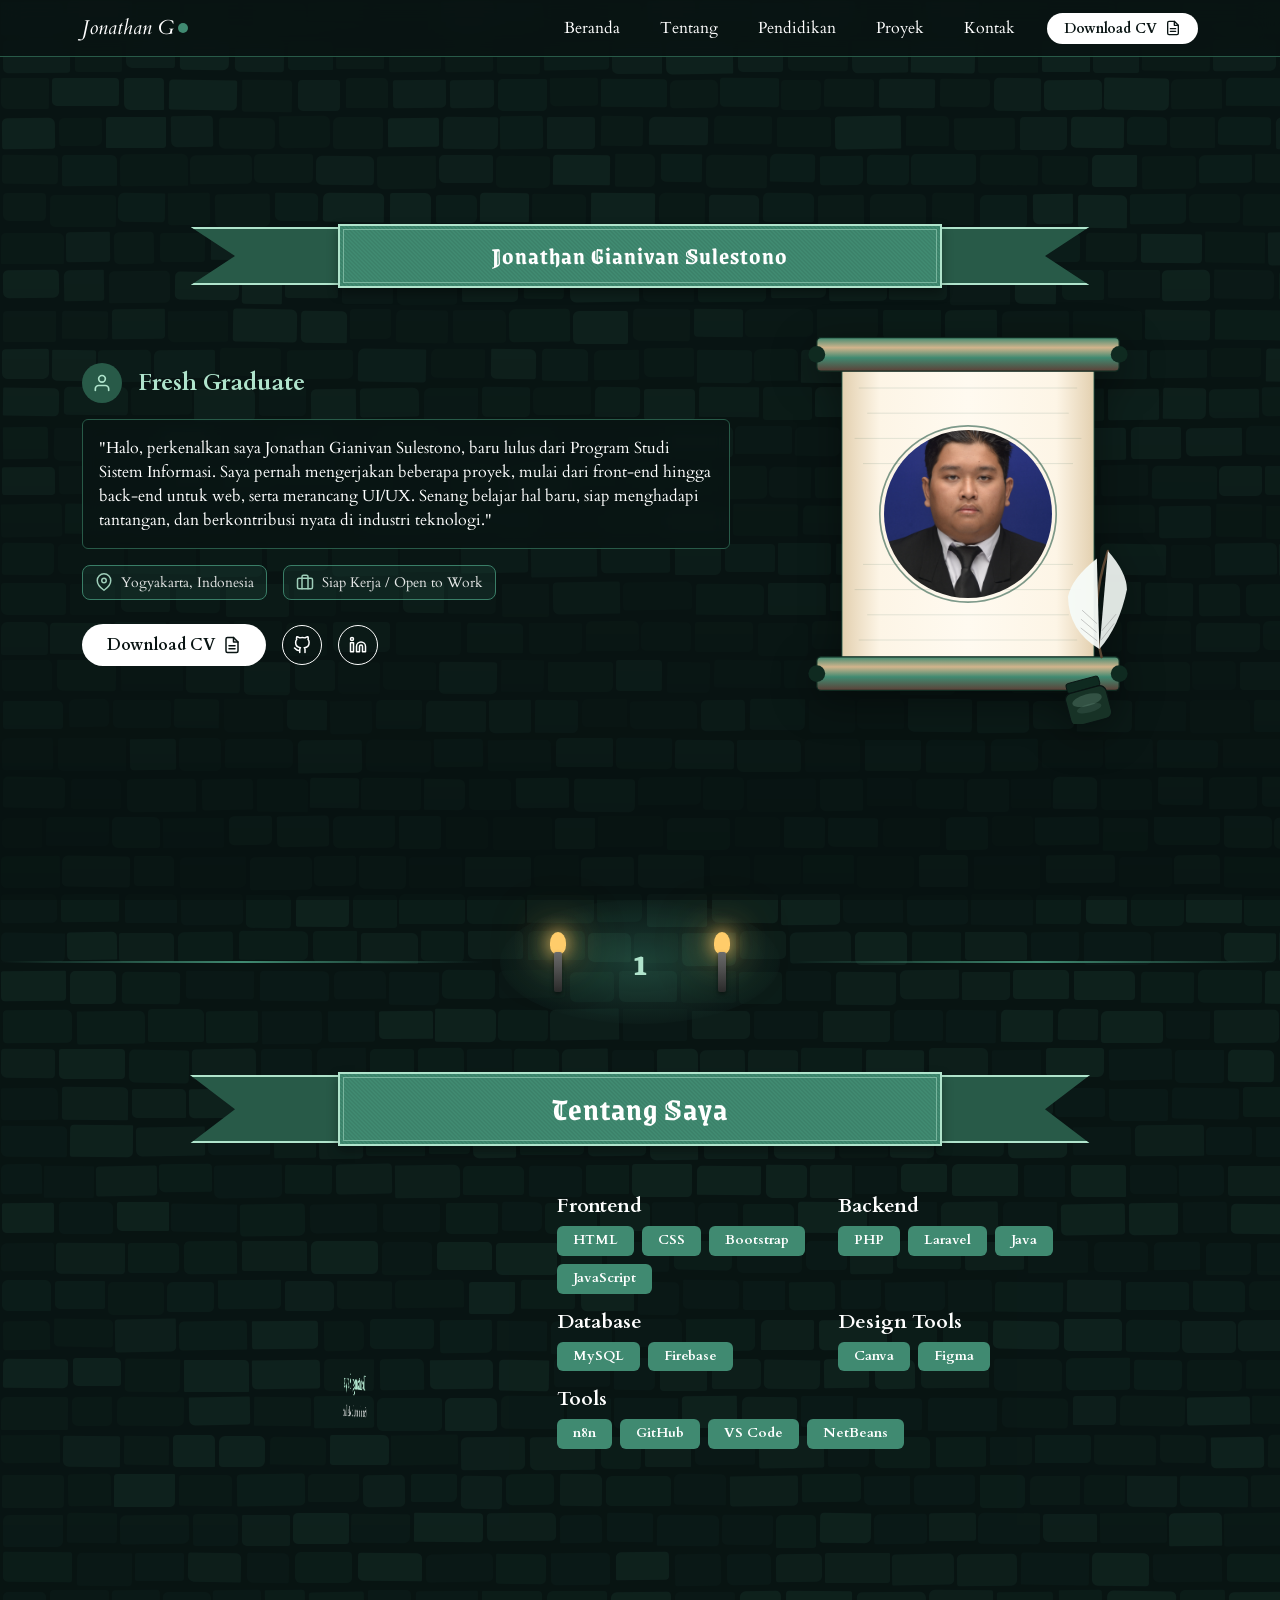
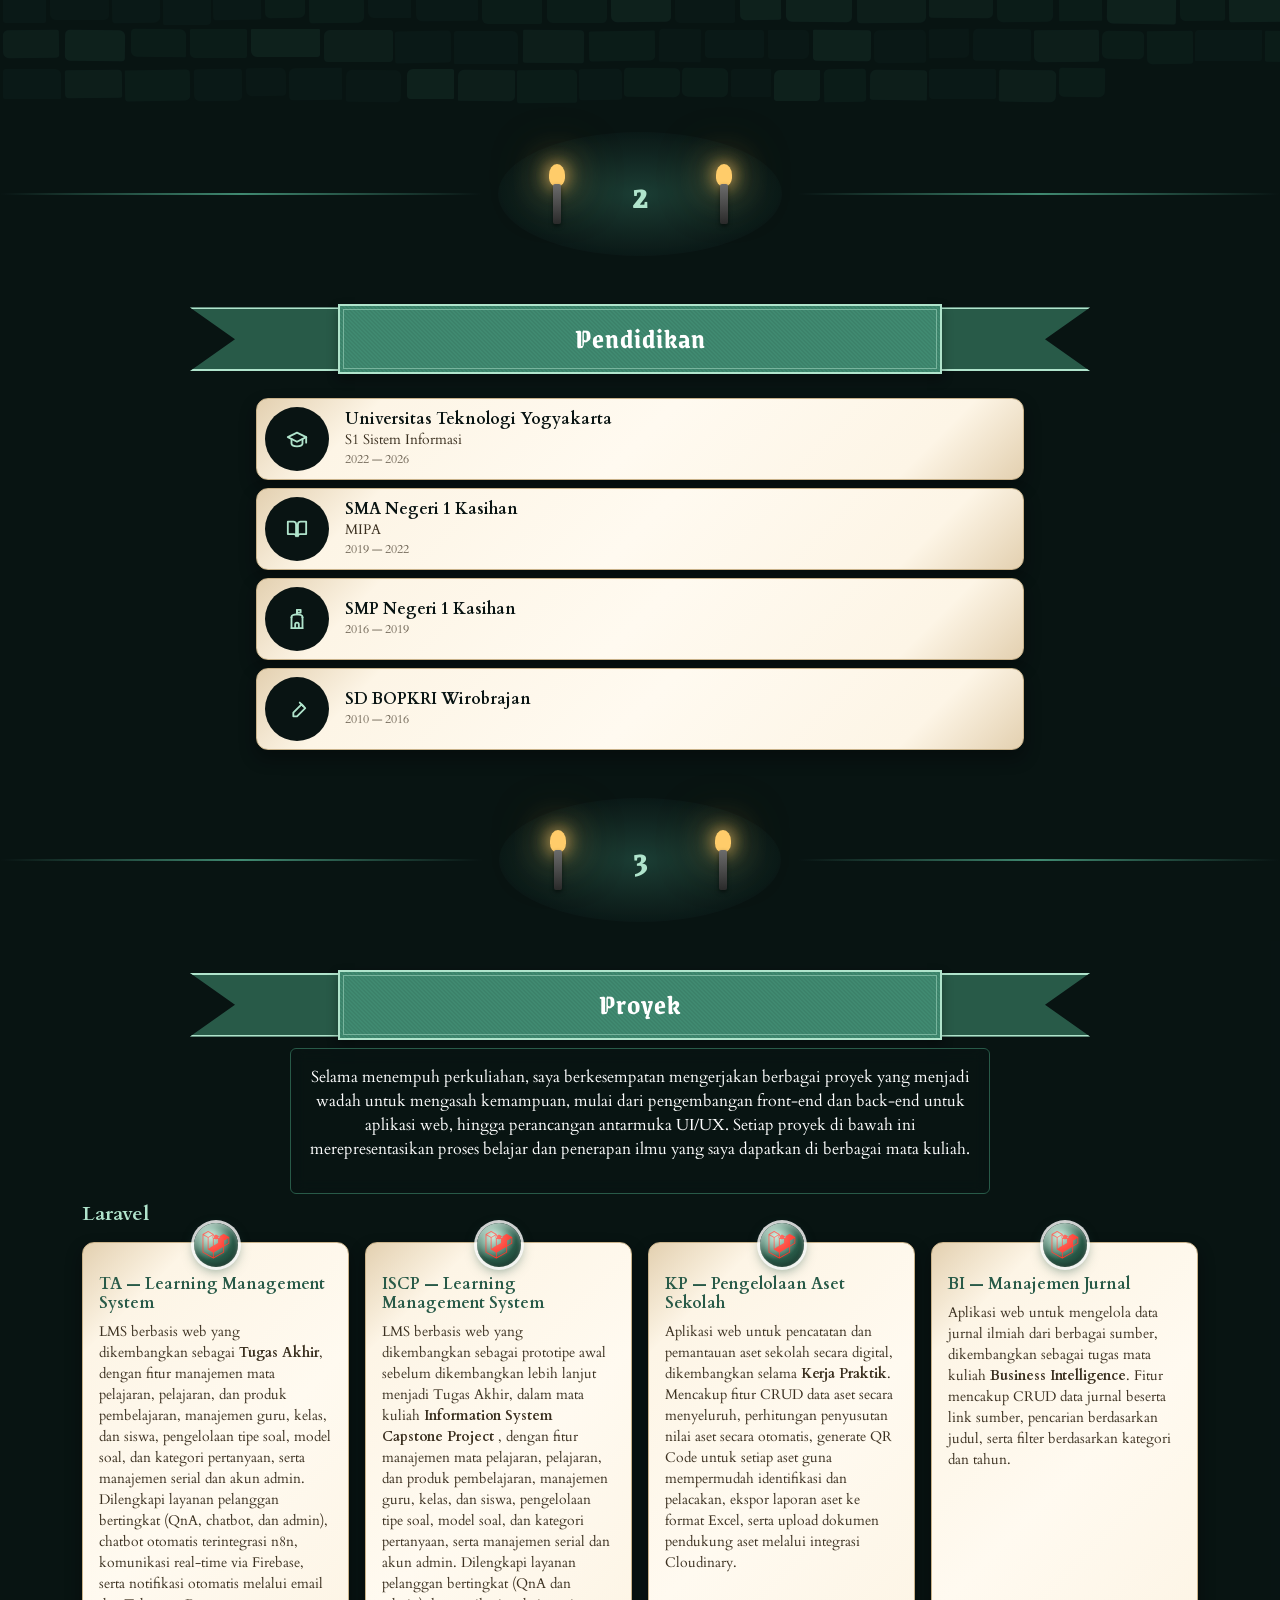
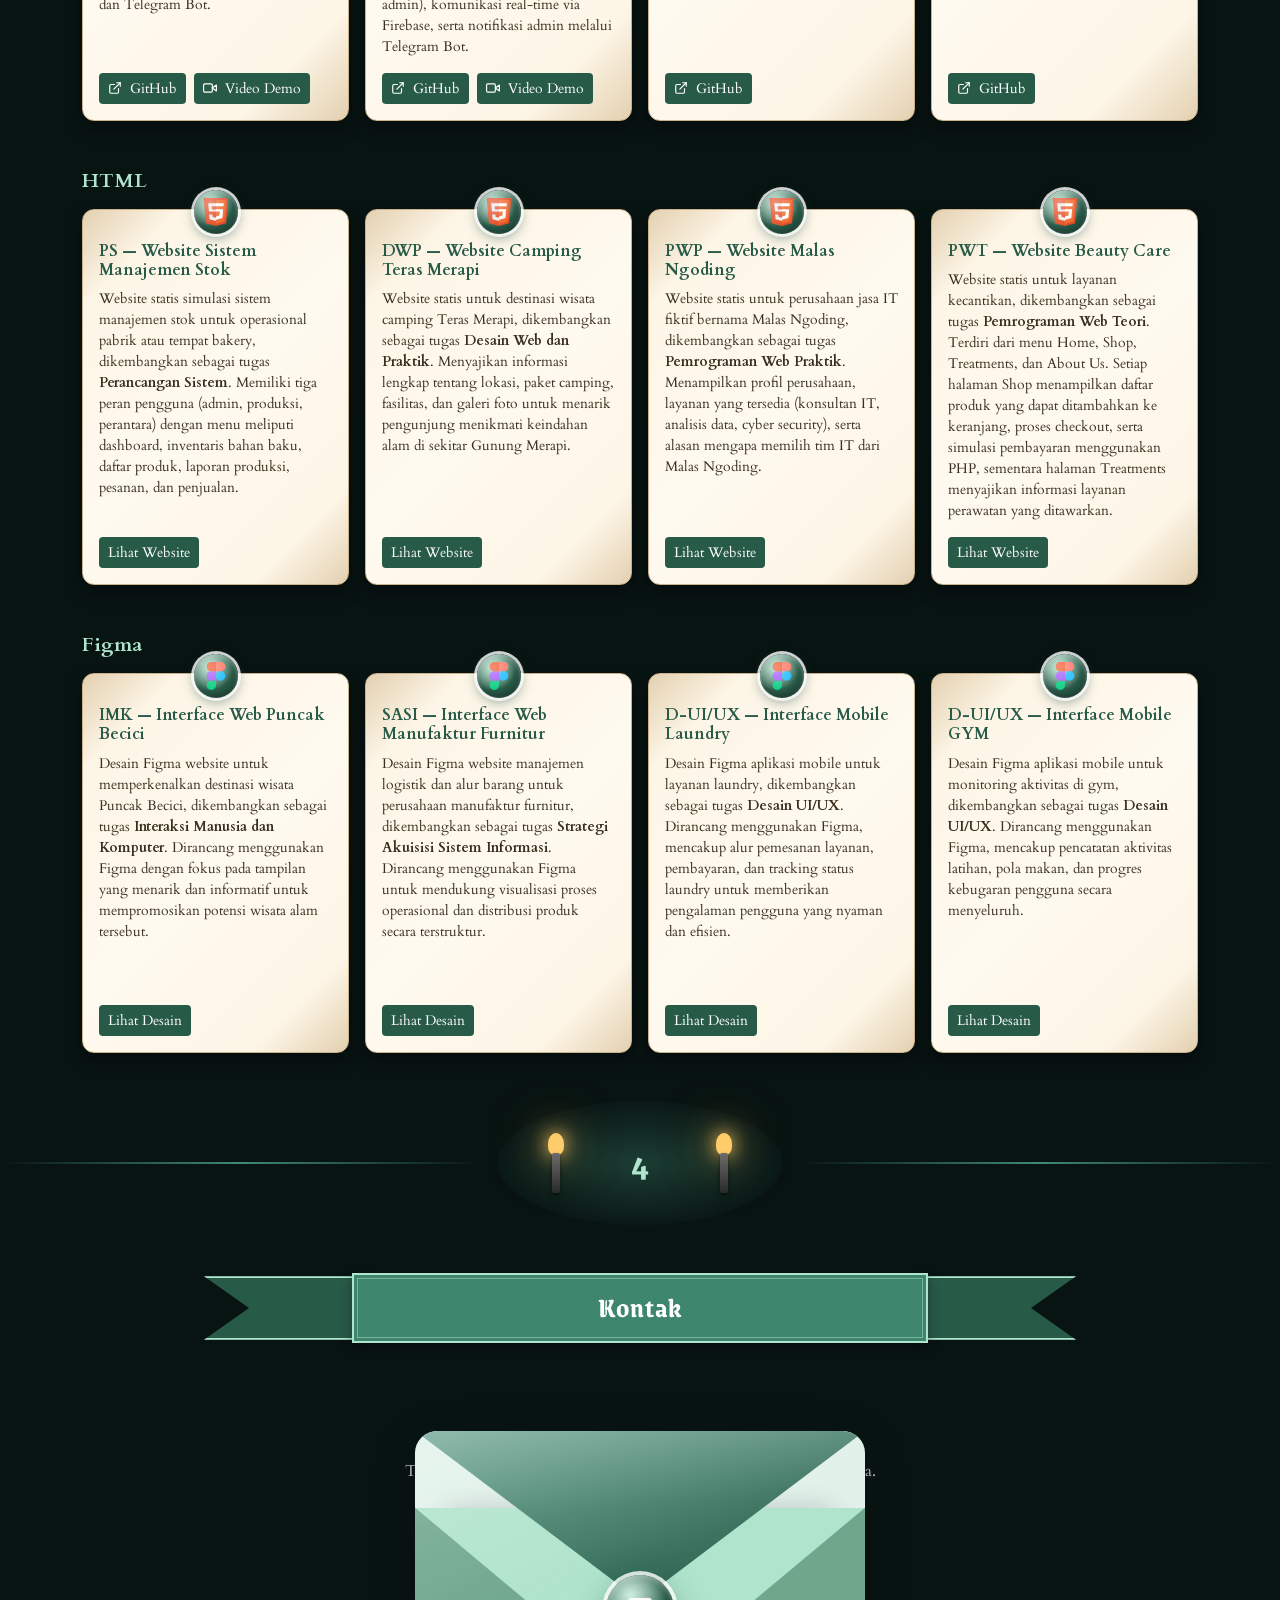
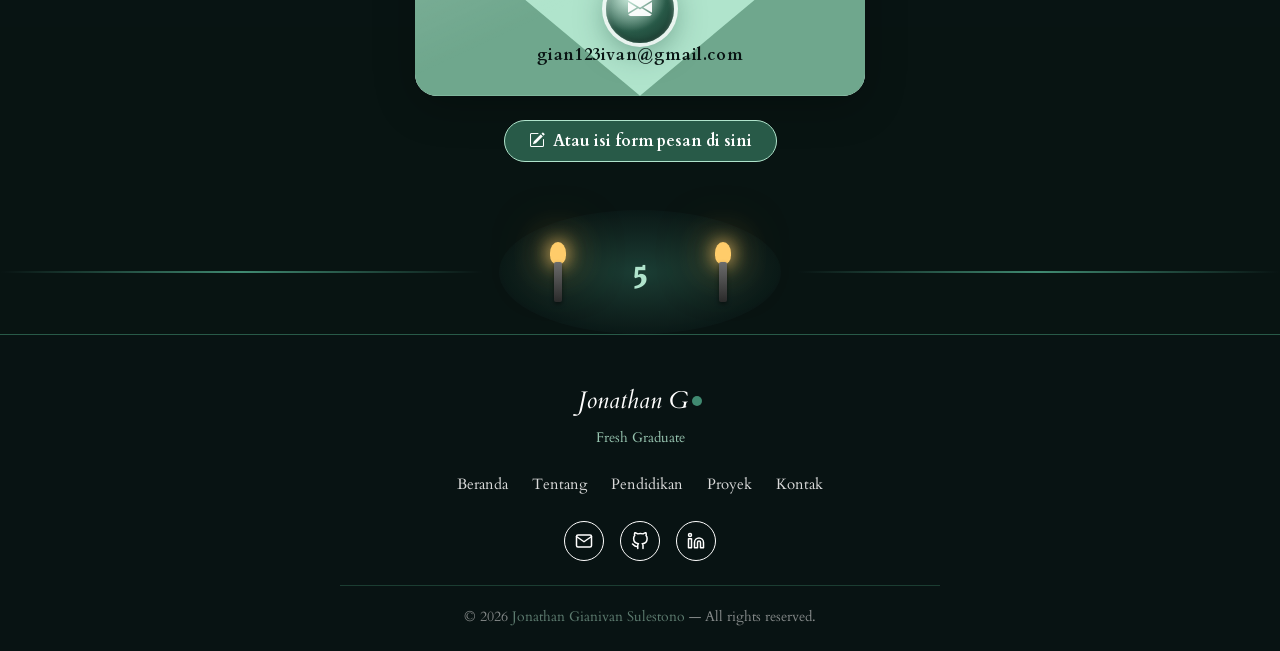
==== portfolio.html @ 13517a2b "Update portfolio.html" ====
<!doctype html>
<html lang="id">
  <head>
    <meta charset="UTF-8" />
    <meta name="viewport" content="width=device-width, initial-scale=1.0" />
    <title>Portfolio - Jonathan Gianivan Sulestono</title>
    <link
      href="https://cdn.jsdelivr.net/npm/bootstrap@5.3.3/dist/css/bootstrap.min.css"
      rel="stylesheet"
    />
    <link rel="stylesheet" href="style.css" />
    <link rel="preconnect" href="https://fonts.googleapis.com" />
    <link rel="preconnect" href="https://fonts.gstatic.com" crossorigin />

    <link
      href="https://fonts.googleapis.com/css2?family=Cardo:wght@400;700&family=Grenze+Gotisch:wght@400;700&display=swap"
      rel="stylesheet"
    />
    <link
      href="https://cdn.jsdelivr.net/npm/bootstrap-icons@1.11.3/font/bootstrap-icons.min.css"
      rel="stylesheet"
    />
    <!-- AOS (Animate On Scroll) -->
    <link
      href="https://cdn.jsdelivr.net/npm/aos@2.3.4/dist/aos.css"
      rel="stylesheet"
    />
  </head>
  <body>
    <!-- Portal Transition Overlay -->
    <div id="portalOverlay">
      <img src="assets/Portal.svg" alt="Portal" id="portalImg" />
    </div>
    <!-- Brick Wall Background -->
    <div id="wall"></div>

    <!-- Navigation -->
    <nav class="navbar navbar-expand-md navbar-dark fixed-top">
      <div class="container">
        <a href="#hero" class="navbar-brand d-flex align-items-center">
          <span class="logo-text">Jonathan G</span
          ><span class="logo-dot"></span>
        </a>
        <button
          class="navbar-toggler"
          type="button"
          data-bs-toggle="collapse"
          data-bs-target="#navMobile"
          aria-controls="navMobile"
          aria-expanded="false"
          aria-label="Toggle navigation"
        >
          <span class="navbar-toggler-icon"></span>
        </button>
        <div class="collapse navbar-collapse" id="navMobile">
          <ul
            class="navbar-nav ms-auto align-items-md-center gap-md-4 gap-2 py-2 py-md-0"
          >
            <li class="nav-item">
              <a class="nav-link" href="#hero">Beranda</a>
            </li>
            <li class="nav-item">
              <a class="nav-link" href="#about">Tentang</a>
            </li>
            <li class="nav-item">
              <a class="nav-link" href="#education">Pendidikan</a>
            </li>
            <li class="nav-item">
              <a class="nav-link" href="#projects">Proyek</a>
            </li>
            <li class="nav-item">
              <a class="nav-link" href="#contact">Kontak</a>
            </li>
            <li class="nav-item">
              <a
                href="https://drive.google.com/drive/folders/1d1fPXyRe5qiMPFdgeSohhl-_ti7739BQ?usp=sharing"
                target="_blank"
                rel="noopener noreferrer"
                class="btn btn-cv-nav btn-sm px-3 d-inline-flex align-items-center gap-2"
              >
                Download CV
                <svg
                  width="16"
                  height="16"
                  viewBox="0 0 24 24"
                  fill="none"
                  stroke="currentColor"
                  stroke-width="2"
                  stroke-linecap="round"
                  stroke-linejoin="round"
                >
                  <path
                    d="M14 2H6a2 2 0 0 0-2 2v16a2 2 0 0 0 2 2h12a2 2 0 0 0 2-2V8z"
                  />
                  <polyline points="14 2 14 8 20 8" />
                  <line x1="16" y1="13" x2="8" y2="13" />
                  <line x1="16" y1="17" x2="8" y2="17" />
                </svg>
              </a>
            </li>
          </ul>
        </div>
      </div>
    </nav>

    <!-- Hero Section -->
    <section id="hero" class="hero d-flex align-items-center pt-5">
      <div class="hero-pattern" aria-hidden="true"></div>
      <div class="container position-relative">
        <!-- Ribbon full width -->
        <div class="row mb-3">
          <div class="col-12 d-flex justify-content-center">
            <div
              class="title-ribbon-wrapper"
              data-aos="fade-down"
              data-aos-duration="900"
            >
              <div class="title-ribbon-tail-left"></div>
              <h1 class="title-ribbon-main fs-4 mb-0">
                Jonathan Gianivan Sulestono
              </h1>
              <div class="title-ribbon-tail-right"></div>
            </div>
          </div>
        </div>

        <!-- Teks & Gambar -->
        <div class="row align-items-center g-2">
          <div
            class="col-12 col-md-7 d-flex flex-column gap-3 justify-content-center"
          >
            <!-- Subtitle -->
            <div
              class="d-flex align-items-center gap-3"
              data-aos="fade-right"
              data-aos-duration="800"
              data-aos-delay="150"
            >
              <div
                class="avatar-small d-flex align-items-center justify-content-center flex-shrink-0"
              >
                <svg
                  width="20"
                  height="20"
                  viewBox="0 0 24 24"
                  fill="none"
                  stroke="var(--color-green-light)"
                  stroke-width="2"
                  stroke-linecap="round"
                  stroke-linejoin="round"
                >
                  <path d="M20 21v-2a4 4 0 0 0-4-4H8a4 4 0 0 0-4 4v2" />
                  <circle cx="12" cy="7" r="4" />
                </svg>
              </div>
              <span
                class="fs-4 fw-semibold"
                style="color: var(--color-green-light)"
                >Fresh Graduate</span
              >
            </div>

            <!-- Quote -->
            <div
              class="quote-card rounded p-3"
              data-aos="fade-right"
              data-aos-duration="900"
              data-aos-delay="250"
            >
              <p class="mb-0 opacity-90">
                "Halo, perkenalkan saya Jonathan Gianivan Sulestono, baru lulus
                dari Program Studi Sistem Informasi. Saya pernah mengerjakan
                beberapa proyek, mulai dari front-end hingga back-end untuk web,
                serta merancang UI/UX. Senang belajar hal baru, siap menghadapi
                tantangan, dan berkontribusi nyata di industri teknologi."
              </p>
            </div>

            <!-- Quick Facts -->
            <div
              class="quick-facts d-flex flex-wrap gap-3"
              data-aos="fade-up"
              data-aos-duration="800"
              data-aos-delay="350"
            >
              <div class="quick-fact-item d-flex align-items-center gap-2">
                <svg
                  width="18"
                  height="18"
                  viewBox="0 0 24 24"
                  fill="none"
                  stroke="var(--color-green-light)"
                  stroke-width="2"
                  stroke-linecap="round"
                  stroke-linejoin="round"
                >
                  <path d="M21 10c0 7-9 13-9 13s-9-6-9-13a9 9 0 0 1 18 0z" />
                  <circle cx="12" cy="10" r="3" />
                </svg>
                <span>Yogyakarta, Indonesia</span>
              </div>

              <div class="quick-fact-item d-flex align-items-center gap-2">
                <svg
                  width="18"
                  height="18"
                  viewBox="0 0 24 24"
                  fill="none"
                  stroke="var(--color-green-light)"
                  stroke-width="2"
                  stroke-linecap="round"
                  stroke-linejoin="round"
                >
                  <rect x="2" y="7" width="20" height="14" rx="2" />
                  <path d="M16 21V5a2 2 0 0 0-2-2h-4a2 2 0 0 0-2 2v16" />
                </svg>
                <span>Siap Kerja / Open to Work</span>
              </div>
            </div>

            <!-- Buttons -->
            <div
              class="d-flex align-items-center gap-3 mt-2"
              data-aos="fade-up"
              data-aos-duration="800"
              data-aos-delay="450"
            >
              <a
                href="https://drive.google.com/drive/folders/1d1fPXyRe5qiMPFdgeSohhl-_ti7739BQ?usp=sharing"
                target="_blank"
                rel="noopener noreferrer"
                class="btn btn-cv rounded-pill fw-semibold px-4 py-2 d-inline-flex align-items-center gap-2"
              >
                Download CV
                <svg
                  width="18"
                  height="18"
                  viewBox="0 0 24 24"
                  fill="none"
                  stroke="currentColor"
                  stroke-width="2"
                  stroke-linecap="round"
                  stroke-linejoin="round"
                >
                  <path
                    d="M14 2H6a2 2 0 0 0-2 2v16a2 2 0 0 0 2 2h12a2 2 0 0 0 2-2V8z"
                  />
                  <polyline points="14 2 14 8 20 8" />
                  <line x1="16" y1="13" x2="8" y2="13" />
                  <line x1="16" y1="17" x2="8" y2="17" />
                </svg>
              </a>

              <a
                href="https://github.com/JG1van"
                rel="noopener noreferrer"
                class="social-icon d-flex align-items-center justify-content-center"
                aria-label="GitHub"
              >
                <svg
                  width="18"
                  height="18"
                  viewBox="0 0 24 24"
                  fill="none"
                  stroke="currentColor"
                  stroke-width="2"
                  stroke-linecap="round"
                  stroke-linejoin="round"
                >
                  <path
                    d="M9 19c-5 1.5-5-2.5-7-3m14 6v-3.87a3.37 3.37 0 0 0-.94-2.61c3.14-.35 6.44-1.54 6.44-7A5.44 5.44 0 0 0 20 4.77 5.07 5.07 0 0 0 19.91 1S18.73.65 16 2.48a13.38 13.38 0 0 0-7 0C6.27.65 5.09 1 5.09 1A5.07 5.07 0 0 0 5 4.77a5.44 5.44 0 0 0-1.5 3.78c0 5.42 3.3 6.61 6.44 7A3.37 3.37 0 0 0 9 18.13V22"
                  />
                </svg>
              </a>

              <a
                href="https://linkedin.com/in/jonathan-gianivan-sulestono"
                target="_blank"
                rel="noopener noreferrer"
                class="social-icon d-flex align-items-center justify-content-center"
                aria-label="LinkedIn"
              >
                <svg
                  width="18"
                  height="18"
                  viewBox="0 0 24 24"
                  fill="none"
                  stroke="currentColor"
                  stroke-width="2"
                  stroke-linecap="round"
                  stroke-linejoin="round"
                >
                  <path
                    d="M16 8a6 6 0 0 1 6 6v7h-4v-7a2 2 0 0 0-2-2 2 2 0 0 0-2 2v7h-4v-7a6 6 0 0 1 6-6z"
                  />
                  <rect x="2" y="9" width="4" height="12" />
                  <circle cx="4" cy="4" r="2" />
                </svg>
              </a>
            </div>
          </div>

          <div class="col-12 col-md-5 d-flex justify-content-center">
            <div
              class="scroll-photo"
              data-aos="zoom-in"
              data-aos-duration="1000"
              data-aos-delay="200"
            >
              <svg
                width="420"
                height="420"
                viewBox="0 0 500 500"
                xmlns="http://www.w3.org/2000/svg"
              >
                <defs>
                  <linearGradient
                    id="paperGradient"
                    x1="0%"
                    y1="0%"
                    x2="100%"
                    y2="0%"
                  >
                    <stop
                      offset="0%"
                      style="stop-color: #e3d0b0; stop-opacity: 1"
                    />
                    <stop
                      offset="15%"
                      style="stop-color: #fdf5e6; stop-opacity: 1"
                    />
                    <stop
                      offset="50%"
                      style="stop-color: #fffaf0; stop-opacity: 1"
                    />
                    <stop
                      offset="85%"
                      style="stop-color: #fdf5e6; stop-opacity: 1"
                    />
                    <stop
                      offset="100%"
                      style="stop-color: #e3d0b0; stop-opacity: 1"
                    />
                  </linearGradient>
                  <linearGradient
                    id="rollerGradient"
                    x1="0%"
                    y1="0%"
                    x2="0%"
                    y2="100%"
                  >
                    <stop
                      offset="0%"
                      style="stop-color: #408a71; stop-opacity: 1"
                    />
                    <stop
                      offset="30%"
                      style="stop-color: #d2b48c; stop-opacity: 1"
                    />
                    <stop
                      offset="60%"
                      style="stop-color: #408a71; stop-opacity: 1"
                    />
                    <stop
                      offset="100%"
                      style="stop-color: #5d4037; stop-opacity: 1"
                    />
                  </linearGradient>
                  <clipPath id="clipOval">
                    <circle cx="250" cy="250" r="100" />
                  </clipPath>
                </defs>

                <rect
                  x="100"
                  y="60"
                  width="300"
                  height="380"
                  fill="url(#paperGradient)"
                  stroke="#285A48"
                  stroke-width="1"
                />

                <g stroke="#285A48" stroke-width="0.5" opacity="0.3">
                  <line x1="120" y1="100" x2="380" y2="100" />
                  <line x1="130" y1="130" x2="370" y2="130" />
                  <line x1="115" y1="160" x2="385" y2="160" />
                  <line x1="125" y1="190" x2="375" y2="190" />
                  <line x1="125" y1="310" x2="375" y2="310" />
                  <line x1="115" y1="340" x2="385" y2="340" />
                  <line x1="130" y1="370" x2="370" y2="370" />
                  <line x1="120" y1="400" x2="380" y2="400" />
                </g>

                <g>
                  <rect
                    x="70"
                    y="40"
                    width="360"
                    height="40"
                    rx="5"
                    fill="url(#rollerGradient)"
                    stroke="#0f2a20"
                    stroke-width="1.5"
                  />
                  <circle cx="70" cy="60" r="10" fill="#0f2a20" />
                  <circle cx="430" cy="60" r="10" fill="#0f2a20" />
                </g>

                <g>
                  <rect
                    x="70"
                    y="420"
                    width="360"
                    height="40"
                    rx="5"
                    fill="url(#rollerGradient)"
                    stroke="#0f2a20"
                    stroke-width="1.5"
                  />
                  <circle cx="70" cy="440" r="10" fill="#0f2a20" />
                  <circle cx="430" cy="440" r="10" fill="#0f2a20" />
                </g>

                <circle
                  cx="250"
                  cy="250"
                  r="105"
                  fill="none"
                  stroke="#285A48"
                  stroke-width="2"
                  opacity="0.6"
                />
                <circle
                  cx="250"
                  cy="250"
                  r="98"
                  fill="none"
                  stroke="#408A71"
                  stroke-width="1"
                  opacity="0.7"
                />

                <a
                  href="index.html"
                  id="photoPortalLink"
                  style="cursor: pointer"
                >
                  <g clip-path="url(#clipOval)">
                    <image
                      href="assets/foto.png"
                      x="150"
                      y="150"
                      width="200"
                      height="200"
                      preserveAspectRatio="xMidYMid slice"
                    />
                  </g>
                </a>

                <g transform="translate(320, 320) rotate(-15)">
                  <path
                    d="M 60 120 Q 60 60 100 0"
                    stroke="#5a4633"
                    stroke-width="3"
                    fill="none"
                    stroke-linecap="round"
                  />
                  <path
                    d="M 60 110 Q 30 80 40 40 Q 50 20 85 5"
                    fill="#f6fbf8"
                    opacity="0.95"
                  />
                  <path
                    d="M 60 110 Q 90 90 110 50 Q 115 30 100 0"
                    fill="#f6fbf8"
                    opacity="0.9"
                  />
                  <path
                    d="M 60 100 L 45 80"
                    stroke="#8b8b8b"
                    stroke-width="0.5"
                  />
                  <path
                    d="M 62 90 L 48 70"
                    stroke="#8b8b8b"
                    stroke-width="0.5"
                  />
                  <path
                    d="M 65 80 L 52 60"
                    stroke="#8b8b8b"
                    stroke-width="0.5"
                  />
                  <path
                    d="M 65 100 L 85 85"
                    stroke="#8b8b8b"
                    stroke-width="0.5"
                  />
                  <path
                    d="M 68 90 L 90 75"
                    stroke="#8b8b8b"
                    stroke-width="0.5"
                  />
                  <g transform="translate(-40, 60)">
                    <rect
                      x="50"
                      y="80"
                      width="40"
                      height="12"
                      rx="3"
                      fill="#0f2a20"
                      stroke="#091413"
                      stroke-width="1"
                    />
                    <rect
                      x="45"
                      y="92"
                      width="50"
                      height="40"
                      rx="8"
                      fill="#173226"
                      stroke="#091413"
                      stroke-width="1.5"
                    />
                    <ellipse
                      cx="70"
                      cy="105"
                      rx="18"
                      ry="7"
                      fill="rgba(176,228,204,0.18)"
                    />
                    <ellipse
                      cx="70"
                      cy="115"
                      rx="15"
                      ry="5"
                      fill="rgba(176,228,204,0.1)"
                    />
                  </g>
                </g>
              </svg>
            </div>
          </div>
        </div>
      </div>
    </section>

    <div class="section-divider">
      <span class="divider-line"></span>
      <span class="divider-torches-group">
        <span class="divider-torch">
          <span class="torch-flame"></span>
          <span class="torch-stick"></span>
        </span>

        <span class="divider-number">1</span>

        <span class="divider-torch">
          <span class="torch-flame"></span>
          <span class="torch-stick"></span>
        </span>
      </span>

      <span class="divider-line"></span>
    </div>
    <!-- About & Skills Section -->
    <section id="about" class="section py-5">
      <div class="container">
        <div
          class="d-flex justify-content-center mb-5"
          data-aos="fade-down"
          data-aos-duration="900"
        >
          <div class="title-ribbon-wrapper">
            <div class="title-ribbon-tail-left"></div>
            <h1 class="title-ribbon-main fs-2 mb-0">Tentang Saya</h1>
            <div class="title-ribbon-tail-right"></div>
          </div>
        </div>
        <div class="row g-4 align-items-start">
          <div class="col-md-1"></div>
          <div class="col-12 col-md-4">
            <div
              class="book"
              data-aos="flip-left"
              data-aos-duration="1000"
              data-aos-delay="150"
            >
              <h2>Tentang Saya</h2>
              <p>
                Saya adalah fresh graduate dari Prodi Sistem Informasi,
                Universitas Teknologi Yogyakarta, dengan IPK 3.33. Memiliki
                minat kuat di bidang pengembangan software, mulai dari front-end
                hingga back-end. Pada proyek tugas akhir, saya mengembangkan
                Learning Management System (LMS) berbasis web dengan chatbot
                otomatis, komunikasi real-time, dan sistem notifikasi otomatis.
                Saya juga berpengalaman merancang antarmuka UI/UX menggunakan
                Figma, senang mempelajari hal baru, dan siap berkontribusi nyata
                di industri teknologi.
              </p>
              <div class="cover">
                <div class="cover-text">
                  <h2>Tentang Saya</h2>
                  <h3>(Sentuh untuk Melihat)</h3>
                </div>
              </div>
            </div>
          </div>

          <div class="col-12 col-md-6">
            <div class="row g-3" id="skills">
              <div
                class="col-6"
                data-aos="fade-up"
                data-aos-duration="700"
                data-aos-delay="100"
              >
                <h3 class="fs-5 fw-bold mb-2">Frontend</h3>
                <div class="skills-list d-flex flex-wrap gap-2">
                  <span class="badge rounded-2 px-3 py-2">HTML</span>
                  <span class="badge rounded-2 px-3 py-2">CSS</span>
                  <span class="badge rounded-2 px-3 py-2">Bootstrap</span>
                  <span class="badge rounded-2 px-3 py-2">JavaScript</span>
                </div>
              </div>

              <div
                class="col-6"
                data-aos="fade-up"
                data-aos-duration="700"
                data-aos-delay="200"
              >
                <h3 class="fs-5 fw-bold mb-2">Backend</h3>
                <div class="skills-list d-flex flex-wrap gap-2">
                  <span class="badge rounded-2 px-3 py-2">PHP</span>
                  <span class="badge rounded-2 px-3 py-2">Laravel</span>
                  <span class="badge rounded-2 px-3 py-2">Java</span>
                </div>
              </div>

              <div
                class="col-6"
                data-aos="fade-up"
                data-aos-duration="700"
                data-aos-delay="300"
              >
                <h3 class="fs-5 fw-bold mb-2">Database</h3>
                <div class="skills-list d-flex flex-wrap gap-2">
                  <span class="badge rounded-2 px-3 py-2">MySQL</span>
                  <span class="badge rounded-2 px-3 py-2">Firebase</span>
                </div>
              </div>

              <div
                class="col-6"
                data-aos="fade-up"
                data-aos-duration="700"
                data-aos-delay="400"
              >
                <h3 class="fs-5 fw-bold mb-2">Design Tools</h3>
                <div class="skills-list d-flex flex-wrap gap-2">
                  <span class="badge rounded-2 px-3 py-2">Canva</span>
                  <span class="badge rounded-2 px-3 py-2">Figma</span>
                </div>
              </div>

              <div
                class="col-12"
                data-aos="fade-up"
                data-aos-duration="700"
                data-aos-delay="500"
              >
                <h3 class="fs-5 fw-bold mb-2">Tools</h3>
                <div class="skills-list d-flex flex-wrap gap-2">
                  <span class="badge rounded-2 px-3 py-2">n8n</span>
                  <span class="badge rounded-2 px-3 py-2">GitHub</span>
                  <span class="badge rounded-2 px-3 py-2">VS Code</span>
                  <span class="badge rounded-2 px-3 py-2">NetBeans</span>
                </div>
              </div>
            </div>
          </div>
        </div>
      </div>
    </section>

    <div class="section-divider">
      <span class="divider-line"></span>

      <span class="divider-torches-group">
        <span class="divider-torch">
          <span class="torch-flame"></span>
          <span class="torch-stick"></span>
        </span>

        <span class="divider-number">2</span>

        <span class="divider-torch">
          <span class="torch-flame"></span>
          <span class="torch-stick"></span>
        </span>
      </span>

      <span class="divider-line"></span>
    </div>
    <!-- Education Section -->
    <section id="education" class="section py-5">
      <div class="container">
        <div
          class="d-flex justify-content-center mb-4"
          data-aos="fade-down"
          data-aos-duration="900"
        >
          <div class="title-ribbon-wrapper">
            <div class="title-ribbon-tail-left"></div>
            <h1 class="title-ribbon-main fs-3 mb-0">Pendidikan</h1>
            <div class="title-ribbon-tail-right"></div>
          </div>
        </div>
        <div class="mx-auto" style="max-width: 48rem">
          <!-- S1 - Toga/Wisuda -->
          <div
            class="card card-theme p-2 mb-2"
            data-aos="fade-right"
            data-aos-duration="800"
            data-aos-delay="100"
          >
            <div class="d-flex align-items-center gap-3">
              <div class="education-icon flex-shrink-0">
                <svg
                  width="22"
                  height="22"
                  viewBox="0 0 24 24"
                  fill="none"
                  stroke="var(--color-green-light)"
                  stroke-width="2"
                  stroke-linecap="round"
                  stroke-linejoin="round"
                >
                  <path d="M22 10 12 5 2 10l10 5 10-5Z" />
                  <path d="M6 12v5c0 1.66 2.686 3 6 3s6-1.34 6-3v-5" />
                  <path d="M22 10v6" />
                </svg>
              </div>
              <div>
                <h3 class="fs-6 fw-bold mb-0">
                  Universitas Teknologi Yogyakarta
                </h3>
                <p class="education-major mb-0 small">S1 Sistem Informasi</p>
                <p class="opacity-75 mb-0" style="font-size: 0.75rem">
                  2022 — 2026
                </p>
              </div>
            </div>
          </div>

          <!-- SMA - Buku -->
          <div
            class="card card-theme p-2 mb-2"
            data-aos="fade-right"
            data-aos-duration="800"
            data-aos-delay="200"
          >
            <div class="d-flex align-items-center gap-3">
              <div class="education-icon flex-shrink-0">
                <svg
                  width="22"
                  height="22"
                  viewBox="0 0 24 24"
                  fill="none"
                  stroke="var(--color-green-light)"
                  stroke-width="2"
                  stroke-linecap="round"
                  stroke-linejoin="round"
                >
                  <path d="M2 4h6a3 3 0 0 1 3 3v13a2.5 2.5 0 0 0-2.5-2.5H2Z" />
                  <path
                    d="M22 4h-6a3 3 0 0 0-3 3v13a2.5 2.5 0 0 1 2.5-2.5H22Z"
                  />
                </svg>
              </div>
              <div>
                <h3 class="fs-6 fw-bold mb-0">SMA Negeri 1 Kasihan</h3>
                <p class="education-major mb-0 small">MIPA</p>
                <p class="opacity-75 mb-0" style="font-size: 0.75rem">
                  2019 — 2022
                </p>
              </div>
            </div>
          </div>

          <!-- SMP - Gedung Sekolah -->
          <div
            class="card card-theme p-2 mb-2"
            data-aos="fade-right"
            data-aos-duration="800"
            data-aos-delay="300"
          >
            <div class="d-flex align-items-center gap-3">
              <!-- SMP - Gedung Sekolah -->
              <div class="education-icon flex-shrink-0">
                <svg
                  width="22"
                  height="22"
                  viewBox="0 0 24 24"
                  fill="none"
                  stroke="var(--color-green-light)"
                  stroke-width="2"
                  stroke-linecap="round"
                  stroke-linejoin="round"
                >
                  <path d="M14 22v-4a2 2 0 0 0-2-2v0a2 2 0 0 0-2 2v4" />
                  <path d="M18 10v12" />
                  <path d="M6 10v12" />
                  <path d="M18 22H6" />
                  <path d="M6 10c0-2 2-3 6-3s6 1 6 3" />
                  <path d="M12 2v5" />
                  <path d="M12 2h4v3h-4Z" />
                </svg>
              </div>
              <div>
                <h3 class="fs-6 fw-bold mb-0">SMP Negeri 1 Kasihan</h3>
                <p class="opacity-75 mb-0" style="font-size: 0.75rem">
                  2016 — 2019
                </p>
              </div>
            </div>
          </div>

          <!-- SD - Pensil -->
          <div
            class="card card-theme p-2"
            data-aos="fade-right"
            data-aos-duration="800"
            data-aos-delay="400"
          >
            <div class="d-flex align-items-center gap-3">
              <div class="education-icon flex-shrink-0">
                <svg
                  width="22"
                  height="22"
                  viewBox="0 0 24 24"
                  fill="none"
                  stroke="var(--color-green-light)"
                  stroke-width="2"
                  stroke-linecap="round"
                  stroke-linejoin="round"
                >
                  <path d="m12 20 9-9-4-4-9 9v4h4Z" />
                  <path d="m15 5 4 4" />
                </svg>
              </div>
              <div>
                <h3 class="fs-6 fw-bold mb-0">SD BOPKRI Wirobrajan</h3>
                <p class="opacity-75 mb-0" style="font-size: 0.75rem">
                  2010 — 2016
                </p>
              </div>
            </div>
          </div>
        </div>
      </div>
    </section>

    <div class="section-divider">
      <span class="divider-line"></span>
      <span class="divider-torches-group">
        <span class="divider-torch">
          <span class="torch-flame"></span>
          <span class="torch-stick"></span>
        </span>

        <span class="divider-number">3</span>

        <span class="divider-torch">
          <span class="torch-flame"></span>
          <span class="torch-stick"></span>
        </span>
      </span>
      <span class="divider-line"></span>
    </div>
    <!-- Projects Section -->
    <section id="projects" class="section py-5">
      <div class="container">
        <div
          class="d-flex justify-content-center mb-2"
          data-aos="fade-down"
          data-aos-duration="900"
        >
          <div class="title-ribbon-wrapper">
            <div class="title-ribbon-tail-left"></div>
            <h1 class="title-ribbon-main fs-3 mb-0">Proyek</h1>
            <div class="title-ribbon-tail-right"></div>
          </div>
        </div>

        <div class="d-flex justify-content-center mb-2">
          <div
            class="quote-card rounded p-3 text-center"
            style="max-width: 700px"
            data-aos="fade-up"
            data-aos-duration="900"
            data-aos-delay="150"
          >
            <p class="mt-0 opacity-90">
              Selama menempuh perkuliahan, saya berkesempatan mengerjakan
              berbagai proyek yang menjadi wadah untuk mengasah kemampuan, mulai
              dari pengembangan front-end dan back-end untuk aplikasi web,
              hingga perancangan antarmuka UI/UX. Setiap proyek di bawah ini
              merepresentasikan proses belajar dan penerapan ilmu yang saya
              dapatkan di berbagai mata kuliah.
            </p>
          </div>
        </div>

        <!-- Laravel Projects -->
        <h3
          class="fs-5 fw-bold mb-3"
          style="color: var(--color-green-light)"
          data-aos="fade-right"
          data-aos-duration="700"
        >
          Laravel
        </h3>
        <div class="row g-3 mb-5">
          <div
            class="col-6 col-md-3"
            data-aos="fade-up"
            data-aos-duration="800"
            data-aos-delay="100"
          >
            <div class="card card-theme h-100 p-3" style="min-height: 320px">
              <div class="card-seal">
                <svg viewBox="0 0 50 52" xmlns="http://www.w3.org/2000/svg">
                  <path
                    fill="#FF2D20"
                    d="M49.626 11.564a.809.809 0 0 1 .028.209v10.972a.8.8 0 0 1-.402.694l-9.209 5.302V39.25c0 .286-.152.55-.4.694L20.42 51.01c-.044.025-.092.041-.14.058-.018.006-.035.017-.054.022a.805.805 0 0 1-.41 0c-.022-.006-.042-.018-.063-.026-.044-.016-.09-.03-.132-.054L.402 39.944A.801.801 0 0 1 0 39.25V6.334c0-.072.01-.142.028-.21.006-.023.02-.044.028-.067.015-.043.029-.086.051-.126.015-.026.037-.047.055-.07.023-.032.044-.065.071-.093.023-.023.053-.04.079-.06.028-.024.053-.05.084-.069h.001l9.61-5.533a.802.802 0 0 1 .8 0l9.61 5.533h.002c.03.02.056.045.083.068.026.02.055.038.078.06.028.029.048.062.072.094.017.023.04.044.054.07.023.041.036.084.052.127.008.023.023.044.029.068a.809.809 0 0 1 .028.209v20.559l7.985-4.597v-10.51c0-.07.01-.141.028-.208.007-.024.02-.045.028-.068.016-.043.03-.086.052-.126.015-.026.037-.048.054-.072.024-.031.044-.064.072-.092.023-.023.052-.04.078-.06.028-.024.054-.05.084-.068h.001l9.611-5.533a.801.801 0 0 1 .8 0l9.61 5.533c.032.018.058.044.085.068.027.02.056.037.079.06.028.028.048.06.072.092.018.024.04.046.054.072.023.04.036.083.052.126.009.023.022.044.028.068Zm-1.573 10.718v-9.124l-3.363 1.936-4.622 2.66v9.124l7.985-4.596Zm-9.586 16.505v-9.13l-4.552 2.61-13.045 7.465v9.222l17.597-10.167ZM1.601 7.719v31.083L19.198 48.97v-9.219l-9.204-5.203-.003-.002-.003-.002c-.028-.017-.052-.04-.078-.06-.023-.018-.049-.033-.069-.052l-.002-.003c-.025-.023-.043-.05-.064-.075-.02-.023-.043-.045-.06-.07l-.001-.003c-.018-.027-.03-.058-.045-.087-.015-.028-.032-.054-.043-.084v-.001c-.011-.03-.017-.064-.024-.096-.007-.029-.017-.058-.02-.088v-.001c-.003-.032-.002-.067-.002-.1 0-.028-.005-.055-.005-.083v-21.11l-4.622-2.66-3.363-1.936Zm8.81-5.994L2.415 6.334l8.005 4.65 8.006-4.65-8.005-4.63Zm4.15 28.657 4.622-2.66V7.719l-3.363 1.936-4.622 2.66v20.51l3.362-1.937Zm18.401-19.24-8.006-4.63-8.006 4.63 8.006 4.65 8.005-4.65Z"
                  />
                </svg>
              </div>
              <div
                class="d-flex justify-content-between align-items-start mb-2"
              >
                <h4 class="fs-6 fw-bold mb-0">
                  TA — Learning Management System
                </h4>
              </div>
              <p class="opacity-90 small mb-3">
                LMS berbasis web yang dikembangkan sebagai
                <strong>Tugas Akhir</strong>, dengan fitur manajemen mata
                pelajaran, pelajaran, dan produk pembelajaran, manajemen guru,
                kelas, dan siswa, pengelolaan tipe soal, model soal, dan
                kategori pertanyaan, serta manajemen serial dan akun admin.
                Dilengkapi layanan pelanggan bertingkat (QnA, chatbot, dan
                admin), chatbot otomatis terintegrasi n8n, komunikasi real-time
                via Firebase, serta notifikasi otomatis melalui email dan
                Telegram Bot.
              </p>
              <div class="mt-auto d-flex flex-wrap gap-2">
                <a
                  href="https://github.com/JG1van/TA_SCI_MEDIA_ONLINE"
                  target="_blank"
                  rel="noopener noreferrer"
                  class="btn btn-github btn-sm d-inline-flex align-items-center gap-2"
                >
                  <svg
                    width="14"
                    height="14"
                    viewBox="0 0 24 24"
                    fill="none"
                    stroke="currentColor"
                    stroke-width="2"
                    stroke-linecap="round"
                    stroke-linejoin="round"
                  >
                    <path
                      d="M18 13v6a2 2 0 0 1-2 2H5a2 2 0 0 1-2-2V8a2 2 0 0 1 2-2h6"
                    />
                    <polyline points="15 3 21 3 21 9" />
                    <line x1="10" y1="14" x2="21" y2="3" />
                  </svg>
                  GitHub
                </a>
                <a
                  href="https://drive.google.com/file/d/1AJ8wd5jqlfGqJYQlc6AP4Zjxo9DJvjCc/view?usp=sharing"
                  target="_blank"
                  rel="noopener noreferrer"
                  class="btn btn-github btn-sm d-inline-flex align-items-center gap-2"
                >
                  <svg
                    width="14"
                    height="14"
                    viewBox="0 0 24 24"
                    fill="none"
                    stroke="currentColor"
                    stroke-width="2"
                    stroke-linecap="round"
                    stroke-linejoin="round"
                  >
                    <polygon points="23 7 16 12 23 17 23 7" />
                    <rect x="1" y="5" width="15" height="14" rx="2" ry="2" />
                  </svg>
                  Video Demo
                </a>
              </div>
            </div>
          </div>

          <div
            class="col-6 col-md-3"
            data-aos="fade-up"
            data-aos-duration="800"
            data-aos-delay="200"
          >
            <div class="card card-theme h-100 p-3" style="min-height: 320px">
              <div class="card-seal">
                <svg viewBox="0 0 50 52" xmlns="http://www.w3.org/2000/svg">
                  <path
                    fill="#FF2D20"
                    d="M49.626 11.564a.809.809 0 0 1 .028.209v10.972a.8.8 0 0 1-.402.694l-9.209 5.302V39.25c0 .286-.152.55-.4.694L20.42 51.01c-.044.025-.092.041-.14.058-.018.006-.035.017-.054.022a.805.805 0 0 1-.41 0c-.022-.006-.042-.018-.063-.026-.044-.016-.09-.03-.132-.054L.402 39.944A.801.801 0 0 1 0 39.25V6.334c0-.072.01-.142.028-.21.006-.023.02-.044.028-.067.015-.043.029-.086.051-.126.015-.026.037-.047.055-.07.023-.032.044-.065.071-.093.023-.023.053-.04.079-.06.028-.024.053-.05.084-.069h.001l9.61-5.533a.802.802 0 0 1 .8 0l9.61 5.533h.002c.03.02.056.045.083.068.026.02.055.038.078.06.028.029.048.062.072.094.017.023.04.044.054.07.023.041.036.084.052.127.008.023.023.044.029.068a.809.809 0 0 1 .028.209v20.559l7.985-4.597v-10.51c0-.07.01-.141.028-.208.007-.024.02-.045.028-.068.016-.043.03-.086.052-.126.015-.026.037-.048.054-.072.024-.031.044-.064.072-.092.023-.023.052-.04.078-.06.028-.024.054-.05.084-.068h.001l9.611-5.533a.801.801 0 0 1 .8 0l9.61 5.533c.032.018.058.044.085.068.027.02.056.037.079.06.028.028.048.06.072.092.018.024.04.046.054.072.023.04.036.083.052.126.009.023.022.044.028.068Zm-1.573 10.718v-9.124l-3.363 1.936-4.622 2.66v9.124l7.985-4.596Zm-9.586 16.505v-9.13l-4.552 2.61-13.045 7.465v9.222l17.597-10.167ZM1.601 7.719v31.083L19.198 48.97v-9.219l-9.204-5.203-.003-.002-.003-.002c-.028-.017-.052-.04-.078-.06-.023-.018-.049-.033-.069-.052l-.002-.003c-.025-.023-.043-.05-.064-.075-.02-.023-.043-.045-.06-.07l-.001-.003c-.018-.027-.03-.058-.045-.087-.015-.028-.032-.054-.043-.084v-.001c-.011-.03-.017-.064-.024-.096-.007-.029-.017-.058-.02-.088v-.001c-.003-.032-.002-.067-.002-.1 0-.028-.005-.055-.005-.083v-21.11l-4.622-2.66-3.363-1.936Zm8.81-5.994L2.415 6.334l8.005 4.65 8.006-4.65-8.005-4.63Zm4.15 28.657 4.622-2.66V7.719l-3.363 1.936-4.622 2.66v20.51l3.362-1.937Zm18.401-19.24-8.006-4.63-8.006 4.63 8.006 4.65 8.005-4.65Z"
                  />
                </svg>
              </div>
              <h4 class="fs-6 fw-bold mb-2">
                ISCP — Learning Management System
              </h4>
              <p class="opacity-90 small mb-3">
                LMS berbasis web yang dikembangkan sebagai prototipe awal
                sebelum dikembangkan lebih lanjut menjadi Tugas Akhir, dalam
                mata kuliah
                <strong>Information System Capstone Project </strong>, dengan
                fitur manajemen mata pelajaran, pelajaran, dan produk
                pembelajaran, manajemen guru, kelas, dan siswa, pengelolaan tipe
                soal, model soal, dan kategori pertanyaan, serta manajemen
                serial dan akun admin. Dilengkapi layanan pelanggan bertingkat
                (QnA dan admin), komunikasi real-time via Firebase, serta
                notifikasi admin melalui Telegram Bot.
              </p>
              <div class="mt-auto d-flex flex-wrap gap-2">
                <a
                  href="https://github.com/JG1van/ISCP_LEARNING_MANAGEMENT_SYSTEM_LARAVEL"
                  target="_blank"
                  rel="noopener noreferrer"
                  class="btn btn-github btn-sm d-inline-flex align-items-center gap-2"
                >
                  <svg
                    width="14"
                    height="14"
                    viewBox="0 0 24 24"
                    fill="none"
                    stroke="currentColor"
                    stroke-width="2"
                    stroke-linecap="round"
                    stroke-linejoin="round"
                  >
                    <path
                      d="M18 13v6a2 2 0 0 1-2 2H5a2 2 0 0 1-2-2V8a2 2 0 0 1 2-2h6"
                    />
                    <polyline points="15 3 21 3 21 9" />
                    <line x1="10" y1="14" x2="21" y2="3" />
                  </svg>
                  GitHub
                </a>
                <a
                  href="https://drive.google.com/file/d/1J3jJYAkiByUUHJSLe2lqYfqFoSqxspPJ/view?usp=sharing"
                  target="_blank"
                  rel="noopener noreferrer"
                  class="btn btn-github btn-sm d-inline-flex align-items-center gap-2"
                >
                  <svg
                    width="14"
                    height="14"
                    viewBox="0 0 24 24"
                    fill="none"
                    stroke="currentColor"
                    stroke-width="2"
                    stroke-linecap="round"
                    stroke-linejoin="round"
                  >
                    <polygon points="23 7 16 12 23 17 23 7" />
                    <rect x="1" y="5" width="15" height="14" rx="2" ry="2" />
                  </svg>
                  Video Demo
                </a>
              </div>
            </div>
          </div>

          <div
            class="col-6 col-md-3"
            data-aos="fade-up"
            data-aos-duration="800"
            data-aos-delay="300"
          >
            <div class="card card-theme h-100 p-3" style="min-height: 320px">
              <div class="card-seal">
                <svg viewBox="0 0 50 52" xmlns="http://www.w3.org/2000/svg">
                  <path
                    fill="#FF2D20"
                    d="M49.626 11.564a.809.809 0 0 1 .028.209v10.972a.8.8 0 0 1-.402.694l-9.209 5.302V39.25c0 .286-.152.55-.4.694L20.42 51.01c-.044.025-.092.041-.14.058-.018.006-.035.017-.054.022a.805.805 0 0 1-.41 0c-.022-.006-.042-.018-.063-.026-.044-.016-.09-.03-.132-.054L.402 39.944A.801.801 0 0 1 0 39.25V6.334c0-.072.01-.142.028-.21.006-.023.02-.044.028-.067.015-.043.029-.086.051-.126.015-.026.037-.047.055-.07.023-.032.044-.065.071-.093.023-.023.053-.04.079-.06.028-.024.053-.05.084-.069h.001l9.61-5.533a.802.802 0 0 1 .8 0l9.61 5.533h.002c.03.02.056.045.083.068.026.02.055.038.078.06.028.029.048.062.072.094.017.023.04.044.054.07.023.041.036.084.052.127.008.023.023.044.029.068a.809.809 0 0 1 .028.209v20.559l7.985-4.597v-10.51c0-.07.01-.141.028-.208.007-.024.02-.045.028-.068.016-.043.03-.086.052-.126.015-.026.037-.048.054-.072.024-.031.044-.064.072-.092.023-.023.052-.04.078-.06.028-.024.054-.05.084-.068h.001l9.611-5.533a.801.801 0 0 1 .8 0l9.61 5.533c.032.018.058.044.085.068.027.02.056.037.079.06.028.028.048.06.072.092.018.024.04.046.054.072.023.04.036.083.052.126.009.023.022.044.028.068Zm-1.573 10.718v-9.124l-3.363 1.936-4.622 2.66v9.124l7.985-4.596Zm-9.586 16.505v-9.13l-4.552 2.61-13.045 7.465v9.222l17.597-10.167ZM1.601 7.719v31.083L19.198 48.97v-9.219l-9.204-5.203-.003-.002-.003-.002c-.028-.017-.052-.04-.078-.06-.023-.018-.049-.033-.069-.052l-.002-.003c-.025-.023-.043-.05-.064-.075-.02-.023-.043-.045-.06-.07l-.001-.003c-.018-.027-.03-.058-.045-.087-.015-.028-.032-.054-.043-.084v-.001c-.011-.03-.017-.064-.024-.096-.007-.029-.017-.058-.02-.088v-.001c-.003-.032-.002-.067-.002-.1 0-.028-.005-.055-.005-.083v-21.11l-4.622-2.66-3.363-1.936Zm8.81-5.994L2.415 6.334l8.005 4.65 8.006-4.65-8.005-4.63Zm4.15 28.657 4.622-2.66V7.719l-3.363 1.936-4.622 2.66v20.51l3.362-1.937Zm18.401-19.24-8.006-4.63-8.006 4.63 8.006 4.65 8.005-4.65Z"
                  />
                </svg>
              </div>
              <h4 class="fs-6 fw-bold mb-2">KP — Pengelolaan Aset Sekolah</h4>
              <p class="opacity-90 small mb-3">
                Aplikasi web untuk pencatatan dan pemantauan aset sekolah secara
                digital, dikembangkan selama
                <strong>Kerja Praktik</strong>. Mencakup fitur CRUD data aset
                secara menyeluruh, perhitungan penyusutan nilai aset secara
                otomatis, generate QR Code untuk setiap aset guna mempermudah
                identifikasi dan pelacakan, ekspor laporan aset ke format Excel,
                serta upload dokumen pendukung aset melalui integrasi
                Cloudinary.
              </p>
              <div class="mt-auto">
                <a
                  href="https://github.com/JG1van/KP_PENGELOLAAN_ASET_LARAVEL"
                  target="_blank"
                  rel="noopener noreferrer"
                  class="btn btn-github btn-sm d-inline-flex align-items-center gap-2"
                >
                  <svg
                    width="14"
                    height="14"
                    viewBox="0 0 24 24"
                    fill="none"
                    stroke="currentColor"
                    stroke-width="2"
                    stroke-linecap="round"
                    stroke-linejoin="round"
                  >
                    <path
                      d="M18 13v6a2 2 0 0 1-2 2H5a2 2 0 0 1-2-2V8a2 2 0 0 1 2-2h6"
                    />
                    <polyline points="15 3 21 3 21 9" />
                    <line x1="10" y1="14" x2="21" y2="3" />
                  </svg>
                  GitHub
                </a>
              </div>
            </div>
          </div>

          <div
            class="col-6 col-md-3"
            data-aos="fade-up"
            data-aos-duration="800"
            data-aos-delay="400"
          >
            <div class="card card-theme h-100 p-3" style="min-height: 320px">
              <div class="card-seal">
                <svg viewBox="0 0 50 52" xmlns="http://www.w3.org/2000/svg">
                  <path
                    fill="#FF2D20"
                    d="M49.626 11.564a.809.809 0 0 1 .028.209v10.972a.8.8 0 0 1-.402.694l-9.209 5.302V39.25c0 .286-.152.55-.4.694L20.42 51.01c-.044.025-.092.041-.14.058-.018.006-.035.017-.054.022a.805.805 0 0 1-.41 0c-.022-.006-.042-.018-.063-.026-.044-.016-.09-.03-.132-.054L.402 39.944A.801.801 0 0 1 0 39.25V6.334c0-.072.01-.142.028-.21.006-.023.02-.044.028-.067.015-.043.029-.086.051-.126.015-.026.037-.047.055-.07.023-.032.044-.065.071-.093.023-.023.053-.04.079-.06.028-.024.053-.05.084-.069h.001l9.61-5.533a.802.802 0 0 1 .8 0l9.61 5.533h.002c.03.02.056.045.083.068.026.02.055.038.078.06.028.029.048.062.072.094.017.023.04.044.054.07.023.041.036.084.052.127.008.023.023.044.029.068a.809.809 0 0 1 .028.209v20.559l7.985-4.597v-10.51c0-.07.01-.141.028-.208.007-.024.02-.045.028-.068.016-.043.03-.086.052-.126.015-.026.037-.048.054-.072.024-.031.044-.064.072-.092.023-.023.052-.04.078-.06.028-.024.054-.05.084-.068h.001l9.611-5.533a.801.801 0 0 1 .8 0l9.61 5.533c.032.018.058.044.085.068.027.02.056.037.079.06.028.028.048.06.072.092.018.024.04.046.054.072.023.04.036.083.052.126.009.023.022.044.028.068Zm-1.573 10.718v-9.124l-3.363 1.936-4.622 2.66v9.124l7.985-4.596Zm-9.586 16.505v-9.13l-4.552 2.61-13.045 7.465v9.222l17.597-10.167ZM1.601 7.719v31.083L19.198 48.97v-9.219l-9.204-5.203-.003-.002-.003-.002c-.028-.017-.052-.04-.078-.06-.023-.018-.049-.033-.069-.052l-.002-.003c-.025-.023-.043-.05-.064-.075-.02-.023-.043-.045-.06-.07l-.001-.003c-.018-.027-.03-.058-.045-.087-.015-.028-.032-.054-.043-.084v-.001c-.011-.03-.017-.064-.024-.096-.007-.029-.017-.058-.02-.088v-.001c-.003-.032-.002-.067-.002-.1 0-.028-.005-.055-.005-.083v-21.11l-4.622-2.66-3.363-1.936Zm8.81-5.994L2.415 6.334l8.005 4.65 8.006-4.65-8.005-4.63Zm4.15 28.657 4.622-2.66V7.719l-3.363 1.936-4.622 2.66v20.51l3.362-1.937Zm18.401-19.24-8.006-4.63-8.006 4.63 8.006 4.65 8.005-4.65Z"
                  />
                </svg>
              </div>
              <h4 class="fs-6 fw-bold mb-2">BI — Manajemen Jurnal</h4>
              <p class="opacity-90 small mb-3">
                Aplikasi web untuk mengelola data jurnal ilmiah dari berbagai
                sumber, dikembangkan sebagai tugas mata kuliah
                <strong>Business Intelligence</strong>. Fitur mencakup CRUD data
                jurnal beserta link sumber, pencarian berdasarkan judul, serta
                filter berdasarkan kategori dan tahun.
              </p>
              <div class="mt-auto">
                <a
                  href="https://github.com/JG1van/BI_MANAJEMAN_JURNAL_LARAVEL"
                  target="_blank"
                  rel="noopener noreferrer"
                  class="btn btn-github btn-sm d-inline-flex align-items-center gap-2"
                >
                  <svg
                    width="14"
                    height="14"
                    viewBox="0 0 24 24"
                    fill="none"
                    stroke="currentColor"
                    stroke-width="2"
                    stroke-linecap="round"
                    stroke-linejoin="round"
                  >
                    <path
                      d="M18 13v6a2 2 0 0 1-2 2H5a2 2 0 0 1-2-2V8a2 2 0 0 1 2-2h6"
                    />
                    <polyline points="15 3 21 3 21 9" />
                    <line x1="10" y1="14" x2="21" y2="3" />
                  </svg>
                  GitHub
                </a>
              </div>
            </div>
          </div>
        </div>

        <!-- HTML Projects -->
        <h3
          class="fs-5 fw-bold mb-3"
          style="color: var(--color-green-light)"
          data-aos="fade-right"
          data-aos-duration="700"
        >
          HTML
        </h3>
        <div class="row g-3 mb-5">
          <div
            class="col-6 col-md-3"
            data-aos="fade-up"
            data-aos-duration="800"
            data-aos-delay="100"
          >
            <div class="card card-theme h-100 p-3" style="min-height: 280px">
              <div class="card-seal">
                <svg viewBox="0 0 512 512" xmlns="http://www.w3.org/2000/svg">
                  <path fill="#E44D26" d="M71 460L30 0h451l-41 460-185 52z" />
                  <path fill="#F16529" d="M256 472l149-41 35-394H256z" />
                  <path
                    fill="#EBEBEB"
                    d="M256 208h-75l-5-58h80V94H114l14 154h128v-40zm0 154l-63-17-4-45h-58l7 89 118 33v-60z"
                  />
                  <path
                    fill="#FFF"
                    d="M256 208v40h70l-7 74-63 17v60l116-32 1-13 13-149H256zm0-114v58h137l1-14 4-44H256z"
                  />
                </svg>
              </div>
              <h4 class="fs-6 fw-bold mb-2">
                PS — Website Sistem Manajemen Stok
              </h4>
              <p class="opacity-90 small mb-3">
                Website statis simulasi sistem manajemen stok untuk operasional
                pabrik atau tempat bakery, dikembangkan sebagai tugas
                <strong>Perancangan Sistem</strong>. Memiliki tiga peran
                pengguna (admin, produksi, perantara) dengan menu meliputi
                dashboard, inventaris bahan baku, daftar produk, laporan
                produksi, pesanan, dan penjualan.
              </p>
              <div class="mt-auto">
                <a
                  href="https://jg1van.github.io/Sistem-Manajemen-Stok/"
                  target="_blank"
                  rel="noopener noreferrer"
                  class="btn btn-github btn-sm d-inline-flex align-items-center gap-2"
                >
                  Lihat Website
                </a>
              </div>
            </div>
          </div>

          <div
            class="col-6 col-md-3"
            data-aos="fade-up"
            data-aos-duration="800"
            data-aos-delay="200"
          >
            <div class="card card-theme h-100 p-3" style="min-height: 280px">
              <div class="card-seal">
                <svg viewBox="0 0 512 512" xmlns="http://www.w3.org/2000/svg">
                  <path fill="#E44D26" d="M71 460L30 0h451l-41 460-185 52z" />
                  <path fill="#F16529" d="M256 472l149-41 35-394H256z" />
                  <path
                    fill="#EBEBEB"
                    d="M256 208h-75l-5-58h80V94H114l14 154h128v-40zm0 154l-63-17-4-45h-58l7 89 118 33v-60z"
                  />
                  <path
                    fill="#FFF"
                    d="M256 208v40h70l-7 74-63 17v60l116-32 1-13 13-149H256zm0-114v58h137l1-14 4-44H256z"
                  />
                </svg>
              </div>
              <h4 class="fs-6 fw-bold mb-2">
                DWP — Website Camping Teras Merapi
              </h4>
              <p class="opacity-90 small mb-3">
                Website statis untuk destinasi wisata camping Teras Merapi,
                dikembangkan sebagai tugas
                <strong>Desain Web dan Praktik</strong>. Menyajikan informasi
                lengkap tentang lokasi, paket camping, fasilitas, dan galeri
                foto untuk menarik pengunjung menikmati keindahan alam di
                sekitar Gunung Merapi.
              </p>
              <div class="mt-auto">
                <a
                  href="https://jg1van.github.io/-Tugas-Desain-Web-Praktik/customers/1-HOME/"
                  target="_blank"
                  rel="noopener noreferrer"
                  class="btn btn-github btn-sm d-inline-flex align-items-center gap-2"
                >
                  Lihat Website
                </a>
              </div>
            </div>
          </div>

          <div
            class="col-6 col-md-3"
            data-aos="fade-up"
            data-aos-duration="800"
            data-aos-delay="300"
          >
            <div class="card card-theme h-100 p-3" style="min-height: 280px">
              <div class="card-seal">
                <svg viewBox="0 0 512 512" xmlns="http://www.w3.org/2000/svg">
                  <path fill="#E44D26" d="M71 460L30 0h451l-41 460-185 52z" />
                  <path fill="#F16529" d="M256 472l149-41 35-394H256z" />
                  <path
                    fill="#EBEBEB"
                    d="M256 208h-75l-5-58h80V94H114l14 154h128v-40zm0 154l-63-17-4-45h-58l7 89 118 33v-60z"
                  />
                  <path
                    fill="#FFF"
                    d="M256 208v40h70l-7 74-63 17v60l116-32 1-13 13-149H256zm0-114v58h137l1-14 4-44H256z"
                  />
                </svg>
              </div>
              <h4 class="fs-6 fw-bold mb-2">PWP — Website Malas Ngoding</h4>
              <p class="opacity-90 small mb-3">
                Website statis untuk perusahaan jasa IT fiktif bernama Malas
                Ngoding, dikembangkan sebagai tugas
                <strong>Pemrograman Web Praktik</strong>. Menampilkan profil
                perusahaan, layanan yang tersedia (konsultan IT, analisis data,
                cyber security), serta alasan mengapa memilih tim IT dari Malas
                Ngoding.
              </p>
              <div class="mt-auto">
                <a
                  href="https://jg1van.github.io/Malas-Ngoding/"
                  target="_blank"
                  rel="noopener noreferrer"
                  class="btn btn-github btn-sm d-inline-flex align-items-center gap-2"
                >
                  Lihat Website
                </a>
              </div>
            </div>
          </div>

          <div
            class="col-6 col-md-3"
            data-aos="fade-up"
            data-aos-duration="800"
            data-aos-delay="400"
          >
            <div class="card card-theme h-100 p-3" style="min-height: 280px">
              <div class="card-seal">
                <svg viewBox="0 0 512 512" xmlns="http://www.w3.org/2000/svg">
                  <path fill="#E44D26" d="M71 460L30 0h451l-41 460-185 52z" />
                  <path fill="#F16529" d="M256 472l149-41 35-394H256z" />
                  <path
                    fill="#EBEBEB"
                    d="M256 208h-75l-5-58h80V94H114l14 154h128v-40zm0 154l-63-17-4-45h-58l7 89 118 33v-60z"
                  />
                  <path
                    fill="#FFF"
                    d="M256 208v40h70l-7 74-63 17v60l116-32 1-13 13-149H256zm0-114v58h137l1-14 4-44H256z"
                  />
                </svg>
              </div>
              <h4 class="fs-6 fw-bold mb-2">PWT — Website Beauty Care</h4>
              <p class="opacity-90 small mb-3">
                Website statis untuk layanan kecantikan, dikembangkan sebagai
                tugas <strong>Pemrograman Web Teori</strong>. Terdiri dari menu
                Home, Shop, Treatments, dan About Us. Setiap halaman Shop
                menampilkan daftar produk yang dapat ditambahkan ke keranjang,
                proses checkout, serta simulasi pembayaran menggunakan PHP,
                sementara halaman Treatments menyajikan informasi layanan
                perawatan yang ditawarkan.
              </p>
              <div class="mt-auto">
                <a
                  href="https://jg1van.github.io/web_cip_beauty/customers/home-nasa/isi/index.html"
                  target="_blank"
                  rel="noopener noreferrer"
                  class="btn btn-github btn-sm d-inline-flex align-items-center gap-2"
                >
                  Lihat Website
                </a>
              </div>
            </div>
          </div>
        </div>

        <!-- Figma Projects -->
        <h3
          class="fs-5 fw-bold mb-3"
          style="color: var(--color-green-light)"
          data-aos="fade-right"
          data-aos-duration="700"
        >
          Figma
        </h3>
        <div class="row g-3">
          <div
            class="col-6 col-md-3"
            data-aos="fade-up"
            data-aos-duration="800"
            data-aos-delay="100"
          >
            <div class="card card-theme h-100 p-3" style="min-height: 380px">
              <div class="card-seal">
                <svg viewBox="0 0 200 300" xmlns="http://www.w3.org/2000/svg">
                  <path
                    fill="#0acf83"
                    d="M50 300c27.6 0 50-22.4 50-50v-50H50c-27.6 0-50 22.4-50 50s22.4 50 50 50z"
                  />
                  <path
                    fill="#a259ff"
                    d="M0 150c0-27.6 22.4-50 50-50h50v100H50c-27.6 0-50-22.4-50-50z"
                  />
                  <path
                    fill="#f24e1e"
                    d="M0 50C0 22.4 22.4 0 50 0h50v100H50C22.4 100 0 77.6 0 50z"
                  />
                  <path
                    fill="#ff7262"
                    d="M100 0h50c27.6 0 50 22.4 50 50s-22.4 50-50 50h-50V0z"
                  />
                  <path
                    fill="#1abcfe"
                    d="M200 150c0 27.6-22.4 50-50 50s-50-22.4-50-50 22.4-50 50-50 50 22.4 50 50z"
                  />
                </svg>
              </div>
              <h4 class="fs-6 fw-bold mb-2">
                IMK — Interface Web Puncak Becici
              </h4>
              <p class="opacity-90 small mb-3">
                Desain Figma website untuk memperkenalkan destinasi wisata
                Puncak Becici, dikembangkan sebagai tugas
                <strong>Interaksi Manusia dan Komputer</strong>. Dirancang
                menggunakan Figma dengan fokus pada tampilan yang menarik dan
                informatif untuk mempromosikan potensi wisata alam tersebut.
              </p>
              <div class="mt-auto">
                <a
                  href="https://www.figma.com/design/NGb0GfHGyKCXfqLXnu7kT0/Kelompok-3-New?node-id=0-1&t=7ptYi5gRWbO5kJfj-1"
                  target="_blank"
                  rel="noopener noreferrer"
                  class="btn btn-github btn-sm d-inline-flex align-items-center gap-2"
                >
                  Lihat Desain
                </a>
              </div>
            </div>
          </div>

          <div
            class="col-6 col-md-3"
            data-aos="fade-up"
            data-aos-duration="800"
            data-aos-delay="200"
          >
            <div class="card card-theme h-100 p-3" style="min-height: 380px">
              <div class="card-seal">
                <svg viewBox="0 0 200 300" xmlns="http://www.w3.org/2000/svg">
                  <path
                    fill="#0acf83"
                    d="M50 300c27.6 0 50-22.4 50-50v-50H50c-27.6 0-50 22.4-50 50s22.4 50 50 50z"
                  />
                  <path
                    fill="#a259ff"
                    d="M0 150c0-27.6 22.4-50 50-50h50v100H50c-27.6 0-50-22.4-50-50z"
                  />
                  <path
                    fill="#f24e1e"
                    d="M0 50C0 22.4 22.4 0 50 0h50v100H50C22.4 100 0 77.6 0 50z"
                  />
                  <path
                    fill="#ff7262"
                    d="M100 0h50c27.6 0 50 22.4 50 50s-22.4 50-50 50h-50V0z"
                  />
                  <path
                    fill="#1abcfe"
                    d="M200 150c0 27.6-22.4 50-50 50s-50-22.4-50-50 22.4-50 50-50 50 22.4 50 50z"
                  />
                </svg>
              </div>
              <h4 class="fs-6 fw-bold mb-2">
                SASI — Interface Web Manufaktur Furnitur
              </h4>
              <p class="opacity-90 small mb-3">
                Desain Figma website manajemen logistik dan alur barang untuk
                perusahaan manufaktur furnitur, dikembangkan sebagai tugas
                <strong>Strategi Akuisisi Sistem Informasi</strong>. Dirancang
                menggunakan Figma untuk mendukung visualisasi proses operasional
                dan distribusi produk secara terstruktur.
              </p>
              <div class="mt-auto">
                <a
                  href="https://www.figma.com/design/tmPbL9ZQJ9dqWYrBJg4ifm/Interface-Web-Manufaktur-Furnitur?node-id=0-1&t=82TdDPrkBYek9FFd-1"
                  target="_blank"
                  rel="noopener noreferrer"
                  class="btn btn-github btn-sm d-inline-flex align-items-center gap-2"
                >
                  Lihat Desain
                </a>
              </div>
            </div>
          </div>

          <div
            class="col-6 col-md-3"
            data-aos="fade-up"
            data-aos-duration="800"
            data-aos-delay="300"
          >
            <div class="card card-theme h-100 p-3" style="min-height: 380px">
              <div class="card-seal">
                <svg viewBox="0 0 200 300" xmlns="http://www.w3.org/2000/svg">
                  <path
                    fill="#0acf83"
                    d="M50 300c27.6 0 50-22.4 50-50v-50H50c-27.6 0-50 22.4-50 50s22.4 50 50 50z"
                  />
                  <path
                    fill="#a259ff"
                    d="M0 150c0-27.6 22.4-50 50-50h50v100H50c-27.6 0-50-22.4-50-50z"
                  />
                  <path
                    fill="#f24e1e"
                    d="M0 50C0 22.4 22.4 0 50 0h50v100H50C22.4 100 0 77.6 0 50z"
                  />
                  <path
                    fill="#ff7262"
                    d="M100 0h50c27.6 0 50 22.4 50 50s-22.4 50-50 50h-50V0z"
                  />
                  <path
                    fill="#1abcfe"
                    d="M200 150c0 27.6-22.4 50-50 50s-50-22.4-50-50 22.4-50 50-50 50 22.4 50 50z"
                  />
                </svg>
              </div>
              <h4 class="fs-6 fw-bold mb-2">
                D-UI/UX — Interface Mobile Laundry
              </h4>
              <p class="opacity-90 small mb-3">
                Desain Figma aplikasi mobile untuk layanan laundry, dikembangkan
                sebagai tugas <strong>Desain UI/UX</strong>. Dirancang
                menggunakan Figma, mencakup alur pemesanan layanan, pembayaran,
                dan tracking status laundry untuk memberikan pengalaman pengguna
                yang nyaman dan efisien.
              </p>
              <div class="mt-auto">
                <a
                  href="https://www.figma.com/design/OygkmoRSHTFkj63vAYXLuQ/UI-UX-laundry?node-id=8-1834&t=gr1yymIbWGQM3umM-1"
                  target="_blank"
                  rel="noopener noreferrer"
                  class="btn btn-github btn-sm d-inline-flex align-items-center gap-2"
                >
                  Lihat Desain
                </a>
              </div>
            </div>
          </div>

          <div
            class="col-6 col-md-3"
            data-aos="fade-up"
            data-aos-duration="800"
            data-aos-delay="400"
          >
            <div class="card card-theme h-100 p-3" style="min-height: 380px">
              <div class="card-seal">
                <svg viewBox="0 0 200 300" xmlns="http://www.w3.org/2000/svg">
                  <path
                    fill="#0acf83"
                    d="M50 300c27.6 0 50-22.4 50-50v-50H50c-27.6 0-50 22.4-50 50s22.4 50 50 50z"
                  />
                  <path
                    fill="#a259ff"
                    d="M0 150c0-27.6 22.4-50 50-50h50v100H50c-27.6 0-50-22.4-50-50z"
                  />
                  <path
                    fill="#f24e1e"
                    d="M0 50C0 22.4 22.4 0 50 0h50v100H50C22.4 100 0 77.6 0 50z"
                  />
                  <path
                    fill="#ff7262"
                    d="M100 0h50c27.6 0 50 22.4 50 50s-22.4 50-50 50h-50V0z"
                  />
                  <path
                    fill="#1abcfe"
                    d="M200 150c0 27.6-22.4 50-50 50s-50-22.4-50-50 22.4-50 50-50 50 22.4 50 50z"
                  />
                </svg>
              </div>
              <h4 class="fs-6 fw-bold mb-2">D-UI/UX — Interface Mobile GYM</h4>
              <p class="opacity-90 small mb-3">
                Desain Figma aplikasi mobile untuk monitoring aktivitas di gym,
                dikembangkan sebagai tugas <strong>Desain UI/UX</strong>.
                Dirancang menggunakan Figma, mencakup pencatatan aktivitas
                latihan, pola makan, dan progres kebugaran pengguna secara
                menyeluruh.
              </p>
              <div class="mt-auto">
                <a
                  href="https://www.figma.com/design/wqAejS9pGpQt3l5Djv3Yes/UI-UX-Aplikasi-Pelacak-Aktivitas-Kebugaran?node-id=0-1&t=2ePcjXVskwmFriUS-1"
                  target="_blank"
                  rel="noopener noreferrer"
                  class="btn btn-github btn-sm d-inline-flex align-items-center gap-2"
                >
                  Lihat Desain
                </a>
              </div>
            </div>
          </div>
        </div>
      </div>
    </section>

    <div class="section-divider">
      <span class="divider-line"></span>
      <span class="divider-torches-group">
        <span class="divider-torch">
          <span class="torch-flame"></span>
          <span class="torch-stick"></span>
        </span>

        <span class="divider-number">4</span>

        <span class="divider-torch">
          <span class="torch-flame"></span>
          <span class="torch-stick"></span>
        </span>
      </span>

      <span class="divider-line"></span>
    </div>
    <!-- Contact Section -->
    <section id="contact" class="section py-5">
      <div class="container text-center" style="max-width: 56rem">
        <div
          class="d-flex justify-content-center mb-3"
          data-aos="fade-down"
          data-aos-duration="900"
        >
          <div class="title-ribbon-wrapper">
            <div class="title-ribbon-tail-left"></div>
            <h1 class="title-ribbon-main fs-3 mb-0">Kontak</h1>
            <div class="title-ribbon-tail-right"></div>
          </div>
        </div>
        <p
          class="opacity-75 mb-5"
          data-aos="fade-up"
          data-aos-duration="700"
          data-aos-delay="100"
        >
          Tertarik untuk berkolaborasi? Jangan ragu untuk menghubungi saya.
        </p>

        <div
          class="d-flex justify-content-center"
          data-aos="zoom-in"
          data-aos-duration="900"
          data-aos-delay="150"
        >
          <div class="envelope-card">
            <a
              href="https://mail.google.com/mail/?view=cm&fs=1&to=gian123ivan@gmail.com"
              target="_blank"
              rel="noopener noreferrer"
              class="envelope-link"
              aria-label="Kirim Email lewat Gmail"
            >
              <div class="envelope">
                <div class="env-shadow"></div>
                <div class="env-bottom"></div>
                <div class="env-left"></div>
                <div class="env-right"></div>
                <div class="env-paper">
                  <div class="env-paper-lines">
                    <i></i><i></i><i></i><i></i>
                  </div>
                </div>
                <div class="env-flap">
                  <div class="env-flap-face"></div>
                </div>
                <div class="env-label">gian123ivan@gmail.com</div>
                <div class="env-shine"></div>
              </div>
            </a>
            <div class="env-seal"><i class="bi bi-envelope-fill"></i></div>
          </div>
        </div>

        <!-- Alternatif: buka form pesan -->
        <div
          class="mt-4"
          data-aos="fade-up"
          data-aos-duration="700"
          data-aos-delay="250"
        >
          <button
            type="button"
            class="btn btn-contact-alt rounded-pill px-4 py-2 d-inline-flex align-items-center gap-2 mx-auto"
            data-bs-toggle="modal"
            data-bs-target="#contactFormModal"
          >
            <i class="bi bi-pencil-square"></i>
            Atau isi form pesan di sini
          </button>
        </div>
      </div>
    </section>

    <div class="section-divider">
      <span class="divider-line"></span>
      <span class="divider-torches-group">
        <span class="divider-torch">
          <span class="torch-flame"></span>
          <span class="torch-stick"></span>
        </span>

        <span class="divider-number">5</span>

        <span class="divider-torch">
          <span class="torch-flame"></span>
          <span class="torch-stick"></span>
        </span>
      </span>
      <span class="divider-line"></span>
    </div>
    <!-- Contact Form Modal -->
    <div
      class="modal fade"
      id="contactFormModal"
      tabindex="-1"
      aria-labelledby="contactFormModalLabel"
      aria-hidden="true"
    >
      <div class="modal-dialog modal-dialog-centered">
        <div class="modal-content contact-modal-content">
          <div class="modal-header border-0">
            <h5 class="modal-title" id="contactFormModalLabel">Kirim Pesan</h5>
            <button
              type="button"
              class="btn-close"
              data-bs-dismiss="modal"
              aria-label="Tutup"
            ></button>
          </div>
          <div class="modal-body">
            <form id="contactForm">
              <div class="mb-3">
                <label for="contactName" class="form-label">Nama</label>
                <input
                  type="text"
                  class="form-control"
                  id="contactName"
                  name="name"
                  required
                />
              </div>
              <div class="mb-3">
                <label for="contactEmail" class="form-label">Email Kamu</label>
                <input
                  type="email"
                  class="form-control"
                  id="contactEmail"
                  name="email"
                  required
                />
              </div>
              <div class="mb-3">
                <label for="contactMessage" class="form-label">Pesan</label>
                <textarea
                  class="form-control"
                  id="contactMessage"
                  name="message"
                  rows="4"
                  required
                ></textarea>
              </div>
              <div id="contactFormStatus" class="small mb-2"></div>
              <button
                type="submit"
                class="btn btn-contact-alt rounded-pill px-4 py-2 w-100"
                id="contactFormSubmitBtn"
              >
                Kirim Pesan
              </button>
            </form>
          </div>
        </div>
      </div>
    </div>

    <footer class="site-footer">
      <div class="container">
        <!-- Logo & Tagline -->
        <div
          class="footer-top text-center"
          data-aos="fade-up"
          data-aos-duration="700"
        >
          <a
            href="#hero"
            class="footer-logo d-inline-flex align-items-center justify-content-center"
          >
            <span class="logo-text">Jonathan G</span
            ><span class="logo-dot"></span>
          </a>
          <p class="footer-tagline mt-2 mb-0">Fresh Graduate</p>
        </div>

        <!-- Menu Navigasi -->
        <nav
          class="footer-nav"
          data-aos="fade-up"
          data-aos-duration="700"
          data-aos-delay="100"
        >
          <ul
            class="footer-menu d-flex flex-wrap justify-content-center gap-4 list-unstyled mb-0"
          >
            <li><a href="#hero">Beranda</a></li>
            <li><a href="#about">Tentang</a></li>
            <li><a href="#education">Pendidikan</a></li>
            <li><a href="#projects">Proyek</a></li>
            <li><a href="#contact">Kontak</a></li>
          </ul>
        </nav>

        <!-- Sosial Media -->
        <div
          class="footer-social d-flex justify-content-center gap-3"
          data-aos="fade-up"
          data-aos-duration="700"
          data-aos-delay="200"
        >
          <a
            href="mailto:gian123ivan@gmail.com"
            class="social-icon d-flex align-items-center justify-content-center"
            aria-label="Email"
          >
            <svg
              width="18"
              height="18"
              viewBox="0 0 24 24"
              fill="none"
              stroke="currentColor"
              stroke-width="2"
              stroke-linecap="round"
              stroke-linejoin="round"
            >
              <path
                d="M4 4h16c1.1 0 2 .9 2 2v12c0 1.1-.9 2-2 2H4c-1.1 0-2-.9-2-2V6c0-1.1.9-2 2-2z"
              />
              <polyline points="22,6 12,13 2,6" />
            </svg>
          </a>

          <a
            href="https://github.com/JG1van"
            target="_blank"
            rel="noopener noreferrer"
            class="social-icon d-flex align-items-center justify-content-center"
            aria-label="GitHub"
          >
            <svg
              width="18"
              height="18"
              viewBox="0 0 24 24"
              fill="none"
              stroke="currentColor"
              stroke-width="2"
              stroke-linecap="round"
              stroke-linejoin="round"
            >
              <path
                d="M9 19c-5 1.5-5-2.5-7-3m14 6v-3.87a3.37 3.37 0 0 0-.94-2.61c3.14-.35 6.44-1.54 6.44-7A5.44 5.44 0 0 0 20 4.77 5.07 5.07 0 0 0 19.91 1S18.73.65 16 2.48a13.38 13.38 0 0 0-7 0C6.27.65 5.09 1 5.09 1A5.07 5.07 0 0 0 5 4.77a5.44 5.44 0 0 0-1.5 3.78c0 5.42 3.3 6.61 6.44 7A3.37 3.37 0 0 0 9 18.13V22"
              />
            </svg>
          </a>

          <a
            href="https://linkedin.com/in/jonathan-gianivan-sulestono"
            target="_blank"
            rel="noopener noreferrer"
            class="social-icon d-flex align-items-center justify-content-center"
            aria-label="LinkedIn"
          >
            <svg
              width="18"
              height="18"
              viewBox="0 0 24 24"
              fill="none"
              stroke="currentColor"
              stroke-width="2"
              stroke-linecap="round"
              stroke-linejoin="round"
            >
              <path
                d="M16 8a6 6 0 0 1 6 6v7h-4v-7a2 2 0 0 0-2-2 2 2 0 0 0-2 2v7h-4v-7a6 6 0 0 1 6-6z"
              />
              <rect x="2" y="9" width="4" height="12" />
              <circle cx="4" cy="4" r="2" />
            </svg>
          </a>
        </div>

        <hr class="footer-divider" />

        <!-- Copyright -->
        <div class="footer-bottom text-center">
          <p class="opacity-50 small mb-0">
            &copy; 2026
            <a href="#hero" class="footer-name-link"
              >Jonathan Gianivan Sulestono</a
            >
            — All rights reserved.
          </p>
        </div>
      </div>
    </footer>
    <script src="https://cdn.jsdelivr.net/npm/bootstrap@5.3.3/dist/js/bootstrap.bundle.min.js"></script>
    <!-- AOS JS -->
    <script src="https://cdn.jsdelivr.net/npm/aos@2.3.4/dist/aos.js"></script>
    <script>
      (function () {
        const overlay = document.getElementById("portalOverlay");
        const photoLink = document.getElementById("photoPortalLink");
        if (!overlay || !photoLink) return;

        photoLink.addEventListener("click", function (e) {
          e.preventDefault();
          const targetUrl = photoLink.getAttribute("href");

          overlay.classList.add("active");

          // tunggu animasi portal sebelum pindah halaman
          setTimeout(function () {
            window.location.href = targetUrl;
          }, 900); // sesuaikan dengan durasi animasi portal kamu
        });
      })();

      // Brick Wall Generator
      (function () {
        const wall = document.getElementById("wall");
        if (!wall) return;
        const rows = 15;
        const bricksPerRow = 12;
        const colors = ["#1a3a2e", "#285A48", "#1e4d3a", "#326b55", "#163328"];
        const totalBricks = Math.floor(rows * bricksPerRow * 2.2);

        function buildWall() {
          wall.innerHTML = ""; // reset biar tidak menumpuk saat resize

          // Luas area yang perlu ditutup (120vw x 120vh sesuai CSS #wall)
          const wallWidth = window.innerWidth * 1.2;
          const wallHeight = window.innerHeight * 1.2;
          const wallArea = wallWidth * wallHeight;

          // Rata-rata luas 1 bata (lebar ~55px, tinggi ~31px, + margin)
          const avgBrickArea = 60 * 34;

          // Buffer 1.4x biar random size tidak menyisakan celah
          const totalBricks = Math.ceil((wallArea / avgBrickArea) * 1.4);

          for (let i = 0; i < totalBricks; i++) {
            const brick = document.createElement("div");
            brick.classList.add("brick");

            const width = Math.floor(Math.random() * 30) + 40;
            const height = Math.floor(Math.random() * 6) + 28;
            brick.style.width = `${width}px`;
            brick.style.height = `${height}px`;

            brick.style.backgroundColor =
              colors[Math.floor(Math.random() * colors.length)];

            const b1 = Math.floor(Math.random() * 6) + 1;
            const b2 = Math.floor(Math.random() * 6) + 1;
            const b3 = Math.floor(Math.random() * 6) + 1;
            const b4 = Math.floor(Math.random() * 6) + 1;
            brick.style.borderRadius =
              b1 + "px " + b2 + "px " + b3 + "px " + b4 + "px";

            const rotation = (Math.random() * 2 - 1).toFixed(1);
            brick.style.transform = "rotate(" + rotation + "deg)";

            const marginX = Math.floor(Math.random() * 3) + 1;
            const marginY = Math.floor(Math.random() * 3) + 1;
            brick.style.margin = marginY + "px " + marginX + "px";

            wall.appendChild(brick);
          }
        }

        buildWall();

        // Bangun ulang tembok saat ukuran layar berubah (misal buka di tab lain / resize window)
        let resizeTimer;
        window.addEventListener("resize", () => {
          clearTimeout(resizeTimer);
          resizeTimer = setTimeout(buildWall, 300);
        });
      })();

      // Contact Form -> Formspree (no backend/PHP needed)
      (function () {
        const FORMSPREE_ENDPOINT = "https://formspree.io/f/xykqnrkg";

        const form = document.getElementById("contactForm");
        const status = document.getElementById("contactFormStatus");
        const submitBtn = document.getElementById("contactFormSubmitBtn");
        if (!form) return;

        form.addEventListener("submit", async function (e) {
          e.preventDefault();
          status.textContent = "";
          status.className = "small mb-2";
          submitBtn.disabled = true;
          submitBtn.textContent = "Mengirim...";

          try {
            const formData = new FormData(form);
            const res = await fetch(FORMSPREE_ENDPOINT, {
              method: "POST",
              body: formData,
              headers: { Accept: "application/json" },
            });

            if (res.ok) {
              status.textContent =
                "Pesan berhasil terkirim! Terima kasih sudah menghubungi saya.";
              status.classList.add("text-success");
              form.reset();
            } else {
              const data = await res.json().catch(() => null);
              status.textContent =
                (data &&
                  data.errors &&
                  data.errors.map((e) => e.message).join(", ")) ||
                "Gagal mengirim pesan. Coba lagi atau kirim lewat Gmail.";
              status.classList.add("text-danger");
            }
          } catch (err) {
            status.textContent =
              "Terjadi kesalahan jaringan. Coba lagi atau kirim lewat Gmail.";
            status.classList.add("text-danger");
          } finally {
            submitBtn.disabled = false;
            submitBtn.textContent = "Kirim Pesan";
          }
        });
      })();

      // Init AOS
      AOS.init({
        once: false, // animasi muncul & hilang lagi tiap scroll (naik/turun)
        mirror: true, // elemen animasi ulang saat discroll ke atas
        duration: 800,
        easing: "ease-out-cubic",
        offset: 80,
      });
    </script>
  </body>
</html>
---- style.css ----
/* ===== Theme Variables (SATU root untuk semua warna) ===== */
:root {
    /* Warna utama */
    --color-dark: #091413;
    --color-green-dark: #285A48;
    --color-green-mid: #408A71;
    --color-green-light: #B0E4CC;
    --bs-body-bg: var(--color-dark);
    --bs-body-color: #fff;

    /* Warna kertas / paper theme (card, book, envelope, modal) */
    --color-paper-1: #e3d0b0;
    --color-paper-2: #fdf5e6;
    --color-paper-3: #fffaf0;
    --color-paper-border: #c9b28a;
    --color-paper-text: #3a2f1f;
    --paper-gradient: linear-gradient(135deg,
            var(--color-paper-1) 0%,
            var(--color-paper-2) 15%,
            var(--color-paper-3) 50%,
            var(--color-paper-2) 85%,
            var(--color-paper-1) 100%);

    /* Warna seal / stempel */
    --seal-gradient: radial-gradient(circle at 36% 30%,
            var(--color-green-light),
            var(--color-green-dark) 55%,
            #163027);

    /* Warna amplop (envelope contact) */
    --color-envelope-bg: #e2f2eb;
    --color-envelope-side: #6FA78D;
    --color-glow: rgba(40, 90, 72, 0.35);
}

*,
*::before,
*::after {
    box-sizing: border-box;
    margin: 0;
    padding: 0;
    scrollbar-width: none;
    -ms-overflow-style: none;
}

::-webkit-scrollbar {
    display: none;
}

html {
    scroll-behavior: smooth;
    overflow-y: auto;
}

body {
    font-family: "Cardo", serif;
    background-color: var(--color-dark);
    position: relative;
}

body::after {
    content: "";
    position: fixed;
    bottom: 0;
    left: 0;
    width: 100%;
    height: 70%;
    background: linear-gradient(to top, rgba(0, 0, 0, 0.6), transparent);
    pointer-events: none;
    z-index: -1;
}

/* ===== Portal Transition Overlay ===== */
#portalOverlay {
    position: fixed;
    inset: 0;
    z-index: 9999;
    background-color: var(--color-dark);
    opacity: 0;
    visibility: hidden;
    display: flex;
    align-items: center;
    justify-content: center;
    transition: opacity 0.6s ease, visibility 0.6s ease;
    pointer-events: none;
}

#portalOverlay.active {
    opacity: 1;
    visibility: visible;
    pointer-events: all;
}

#portalOverlay img {
    width: min(80vw, 600px);
    height: auto;
}

h1 {
    font-family: "Grenze Gotisch", cursive;
}

a {
    text-decoration: none;
}

/* ===== Brick Wall Background ===== */
#wall {
    position: fixed;
    top: 0;
    left: 0;
    width: 120vw;
    height: 120vh;
    display: flex;
    flex-wrap: wrap;
    align-content: flex-start;
    z-index: -2;
    pointer-events: none;
}

/* ===== Navbar ===== */
.navbar {
    background-color: rgba(9, 20, 19, 0.92) !important;
    backdrop-filter: blur(12px);
    border-bottom: 1px solid var(--color-green-dark);
}

.logo-text {
    font-style: italic;
}

.logo-dot {
    width: 10px;
    height: 10px;
    border-radius: 50%;
    background-color: var(--color-green-mid);
    display: inline-block;
    margin-left: 4px;
}

.nav-link {
    color: #fff !important;
}

.nav-link:hover {
    color: var(--color-green-light) !important;
}

.btn-cv-nav,
.btn-cv {
    background-color: #fff;
    color: var(--color-dark) !important;
    border-radius: 50rem;
    font-weight: 600;
}

.btn-cv-nav:hover,
.btn-cv:hover {
    background-color: var(--color-green-light);
}

/* ===== Section Divider (Obor) ===== */
.section-divider {
    display: flex;
    align-items: center;
    justify-content: center;
    gap: 1rem;
    width: 100%;

    padding: 0;
    background-color: rgba(9, 20, 19, 0.85);
}

.section-divider .divider-line {
    flex: 1;
    height: 2px;
    background: linear-gradient(to right,
            transparent,
            var(--color-green-mid),
            transparent);
}

.section-divider .divider-number {
    font-family: "Grenze Gotisch", cursive;
    color: var(--color-green-light);
    font-size: 2.4rem;
    font-weight: 700;
    flex-shrink: 0;
    padding: 0 0.25rem;

}



/* Obor (batang + api) */
.divider-torch {
    position: relative;
    width: 14px;
    height: 60px;
    flex-shrink: 0;
    display: flex;
    justify-content: center;
}

.divider-torch .torch-stick {
    position: absolute;
    bottom: 0;
    width: 8px;
    height: 40px;
    background: linear-gradient(to bottom, #6c6c6c, #2a2a2a);
    border-radius: 2px;
    box-shadow: 0 2px 4px rgba(0, 0, 0, 0.5);
}

.divider-torch .torch-flame {
    position: absolute;
    top: 0;
    left: 50%;
    transform: translateX(-50%);
    width: 16px;
    height: 22px;
    background: #ffcc6a;
    border-radius: 50% 50% 40% 40%;
    box-shadow:
        0 0 18px #ffcc6a,
        0 0 36px #e39b39,
        0 0 55px rgba(255, 204, 106, 0.5);
    animation: divider-burn 0.6s infinite alternate;
    transform-origin: center bottom;
}

@keyframes divider-burn {
    0% {
        transform: translate(-50%, 0) scale(1) rotate(-2deg);
        opacity: 0.85;
    }

    100% {
        transform: translate(-50%, -6px) scale(1.15) rotate(2deg);
        opacity: 1;
    }
}

.divider-torches-group {
    position: relative;
    display: flex;
    align-items: center;
    gap: 4rem;
    padding: 2rem 3.2rem;
    border-radius: 50%;
    background: radial-gradient(ellipse at center,
            rgba(64, 138, 113, 0.35) 0%,
            rgba(64, 138, 113, 0.15) 45%,
            rgba(9, 20, 19, 0.4) 80%,
            transparent 100%);
    flex-shrink: 0;
}

/* ===== Quick Facts ===== */
.quick-fact-item {
    font-size: 0.9rem;
    color: #fff;
    opacity: 0.9;
    background-color: rgba(64, 138, 113, 0.15);
    border: 1px solid var(--color-green-mid);
    border-radius: 0.5rem;
    padding: 6px 12px;
}

/* ===== Hero ===== */
.hero {
    min-height: 100vh;
    background-color: rgba(9, 20, 19, 0.85);
    position: relative;
    overflow: hidden;
}

.hero-pattern {
    position: absolute;
    inset: 0;
    opacity: 0.08;
}

.badge-hero {
    background-color: var(--color-green-mid) !important;
    border-radius: 50rem;
}

.avatar-small {
    width: 40px;
    height: 40px;
    border-radius: 50%;
    background-color: var(--color-green-dark);
}

.quote-card {
    border: 1px solid var(--color-green-dark);
    background-color: rgba(9, 20, 19, 0.75);
    backdrop-filter: blur(8px);
    max-width: 100%;
    width: 100%;
}

.social-icon {
    width: 40px;
    height: 40px;
    border-radius: 50%;
    border: 1px solid #fff;
    color: #fff;
    transition: background-color 0.2s, border-color 0.2s;
}

.social-icon:hover {
    background-color: var(--color-green-mid);
    border-color: var(--color-green-mid);
}

.scroll-photo {
    width: 100%;
    max-width: 420px;
    filter: drop-shadow(0 10px 20px rgba(0, 0, 0, 0.4));
}

.scroll-photo svg {
    width: 100%;
    height: auto;
    display: block;
}

.photo-circle {
    position: relative;
    width: 288px;
    height: 288px;
}

.photo-border {
    position: absolute;
    inset: 0;
    border-radius: 50%;
    border: 4px solid rgba(176, 228, 204, 0.3);
}

.photo-placeholder {
    position: absolute;
    inset: 8px;
    border-radius: 50%;
    background-color: var(--color-green-dark);
    display: flex;
    align-items: center;
    justify-content: center;
    overflow: hidden;
}

@media (min-width: 640px) {
    .photo-circle {
        width: 384px;
        height: 384px;
    }
}

@media (min-width: 1024px) {
    .photo-circle {
        width: 450px;
        height: 450px;
    }
}

.education-icon {
    width: 44px;
    height: 44px;
    border-radius: 50%;
    background-color: #0a1f1a;
    display: flex;
    align-items: center;
    justify-content: center;
}

/* ===== Section umum ===== */
.section {
    background-color: rgba(9, 20, 19, 0.85);
}


/* ===== Projects — Paper Theme ===== */
.card-theme {
    background: var(--paper-gradient);
    border: 1px solid var(--color-paper-border);
    border-radius: 0.75rem;
    color: var(--color-dark);
    box-shadow: 0 8px 16px rgba(0, 0, 0, 0.35);
    position: relative;
    overflow: visible;
}

.card-seal {
    position: absolute;
    top: -20px;
    left: 50%;
    transform: translateX(-50%);
    width: 44px;
    height: 44px;
    border-radius: 50%;
    display: flex;
    align-items: center;
    justify-content: center;
    font-size: 18px;
    color: rgba(255, 255, 255, .95);
    z-index: 5;
    background: var(--seal-gradient);
    box-shadow:
        0 0 0 3px rgba(255, 255, 255, .8),
        0 4px 12px rgba(40, 90, 72, .5),
        inset 0 2px 4px rgba(255, 255, 255, .38),
        inset 0 -2px 4px rgba(0, 0, 0, .2);
}

.card-seal::before {
    content: '';
    position: absolute;
    inset: 0;
    border-radius: 50%;
    background: radial-gradient(circle at 36% 30%, rgba(255, 255, 255, .38), transparent 58%);
}

.card-seal svg {
    width: 28px;
    height: 28px;
}

.card-theme h4 {
    color: var(--color-green-dark);
    margin-top: 1rem;
}

.card-theme p {
    color: var(--color-paper-text);
}

.card-theme .badge.project-label {
    background-color: var(--color-green-dark);
    color: #fff !important;
}

.card-theme .btn-github {
    background-color: var(--color-green-dark);
    color: #fff;
}

.card-theme .btn-github:hover {
    background-color: var(--color-green-mid);
}

/* ===== Book Flip Effect ===== */
.book {
    position: relative;
    display: flex;
    align-items: center;
    justify-content: center;
    flex-direction: column;
    padding-block: 40px 70px;
    padding-inline: 20px;
    aspect-ratio: 400 / 560;
    max-width: 350px;
    width: 100%;
    margin: 0 auto;
    background: var(--paper-gradient);
    border-radius: 0.75rem;
    perspective: 2000px;
    border: 0.5px solid var(--color-green-mid);

    /* === Efek tumpukan halaman (page stack) === */
    box-shadow:
        3px 4px 0 0 #e6dcc0,
        6px 8px 0 0 #dccfa8,
        9px 12px 0 0 #d2c090,
        12px 16px 0 0 #c7b177,
        0 22px 35px rgba(0, 0, 0, 0.45);
}

/* Spine / lipatan sampul di sisi kiri */
.book::after {
    content: "";
    position: absolute;
    top: 4px;
    bottom: 4px;
    left: 0;
    width: 14px;
    border-radius: 0.75rem 0 0 0.75rem;
    background: linear-gradient(to right,
            rgba(0, 0, 0, 0.35),
            rgba(0, 0, 0, 0.08) 60%,
            transparent);
    z-index: 3;
    pointer-events: none;
}

/* Highlight tipis di tepi kanan biar kesan glossy hardcover */
.book::before {
    content: "";
    position: absolute;
    inset: 0;
    border-radius: 0.75rem;
    box-shadow: inset -6px 0 10px -6px rgba(255, 255, 255, 0.4);
    z-index: 3;
    pointer-events: none;
}

.book h2 {
    font-weight: bold;
    color: var(--color-dark);
    text-align: center;
}

.book p {
    text-align: left;
    font-size: 0.9rem;
    color: var(--color-dark);
    opacity: 0.9;
    padding: 6px 20px;
}

.cover {
    top: 0;
    left: 0;
    position: absolute;
    background-color: var(--color-green-dark);
    background-image: url("assets/book-cover.svg");
    background-size: contain;
    background-repeat: no-repeat;
    background-position: center;
    width: 100%;
    height: 100%;
    border-radius: 0.75rem;
    cursor: pointer;
    transition: transform 0.5s ease-in-out;
    transform-origin: 0;
    box-shadow: 0px 10px 15px rgba(0, 0, 0, 0.4);
    display: flex;
    flex-direction: column;
    align-items: center;
    justify-content: center;
    backface-visibility: hidden;
    transform-style: preserve-3d;
    border: 1.5px solid var(--color-green-light);
    padding: 0;
}

.cover .cover-text {
    position: absolute;
    top: 42%;
    left: 50%;
    transform: translate(-50%, -50%);
    text-align: center;
    width: 60%;
}

.cover h2 {
    color: var(--color-green-light);
    font-size: 1.3rem;
    margin-bottom: 0.5rem;
}

.cover h3 {
    color: #fff;
    font-size: 0.85rem;
    font-weight: normal;
    opacity: 0.85;
}

.book:hover .cover,
.book:focus-within .cover {
    transform: rotateY(-80deg);
    box-shadow: 1px 1px 10px rgba(255, 255, 255, 0.5);
}

@media only screen and (max-width: 540px) {
    .book {
        padding-block: 20px;
        padding-inline: 10px;
    }

    .cover {
        display: none;
    }
}

/* ===== Skills ===== */
.skills-list .badge {
    background-color: var(--color-green-mid) !important;
    font-size: 0.85rem;
    font-weight: 600;
}

/* ===== Projects ===== */
.project-label {
    background-color: var(--color-green-light);
    color: var(--color-dark) !important;
}

.features-list {
    list-style: none;
    padding-left: 0;
}

.features-list li::before {
    content: "•";
    color: var(--color-green-light);
    margin-right: 0.5rem;
}

.tech-badge {
    background-color: var(--color-dark) !important;
    color: var(--color-green-light) !important;
    border: 1px solid var(--color-green-mid);
}

.btn-github {
    background-color: var(--color-green-mid);
    color: #fff;
}

.btn-github:hover {
    background-color: var(--color-green-light);
    color: var(--color-dark);
}

/* ===== Education ===== */
.education-icon {
    width: 64px;
    height: 64px;
    border-radius: 50%;
    background-color: var(--color-dark);
    display: flex;
    align-items: center;
    justify-content: center;
}

.education-major {
    color: var(--color-green-light);
}

/* ===== Contact ===== */
.contact-card {
    background-color: rgba(40, 90, 72, 0.85);
    border-radius: 0.75rem;
    transition: background-color 0.2s;
    color: #fff;
}

.contact-card:hover {
    background-color: var(--color-green-mid);
}

.footer {
    border-top: 1px solid var(--color-green-dark);
}

/* ===== Section Title Ribbon ===== */
.title-ribbon-wrapper {
    position: relative;
    display: inline-flex;
    align-items: center;
    justify-content: center;
    margin: 0 auto;
    width: 100%;
    max-width: 900px;
}

.title-ribbon-main {
    background-color: var(--color-green-mid);
    color: #fff;
    border: 2px solid var(--color-green-light);
    padding: 16px 60px;
    font-weight: bold;
    letter-spacing: 1px;
    position: relative;
    z-index: 10;
    flex: 1;
    text-align: center;
    box-shadow: 0 5px 10px rgba(0, 0, 0, 0.35);
    background-image: linear-gradient(45deg,
            rgba(0, 0, 0, 0.06) 25%,
            transparent 25%,
            transparent 50%,
            rgba(0, 0, 0, 0.06) 50%,
            rgba(0, 0, 0, 0.06) 75%,
            transparent 75%,
            transparent);
    background-size: 4px 4px;
    margin: 0;
}

.title-ribbon-main::before {
    content: "";
    position: absolute;
    top: 3px;
    left: 3px;
    right: 3px;
    bottom: 3px;
    border: 1px solid var(--color-green-light);
    opacity: 0.5;
    pointer-events: none;
}

.title-ribbon-tail-left,
.title-ribbon-tail-right {
    position: relative;
    top: 0;
    height: calc(100% - 6px);
    width: 150px;
    background-color: var(--color-green-dark);
    border: 2px solid var(--color-green-light);
    z-index: 1;
    align-self: center;
    flex-shrink: 0;
}

.title-ribbon-tail-left {
    clip-path: polygon(0 0, 100% 0, 100% 100%, 0 100%, 30% 50%);
    margin-right: -2px;
}

.title-ribbon-tail-right {
    clip-path: polygon(0 0, 100% 0, 70% 50%, 100% 100%, 0 100%);
    margin-left: -2px;
}

/* Hilang total di tablet/HP */
@media (max-width: 768px) {

    .title-ribbon-tail-left,
    .title-ribbon-tail-right {
        display: none;
    }

    .title-ribbon-main {
        padding: 12px 24px;
        font-size: 1.1rem;
    }

    .title-ribbon-wrapper {
        max-width: 100%;
    }
}

/* ===== Footer ===== */
.site-footer {
    background-color: rgba(9, 20, 19, 0.95);
    border-top: 1px solid var(--color-green-dark);
    padding: 48px 0 24px;
    position: relative;
}

.footer-logo {
    text-decoration: none;
}

.footer-logo .logo-text {
    font-style: italic;
    font-size: 1.5rem;
    color: #fff;
}

.footer-tagline {
    color: var(--color-green-light);
    font-size: 0.9rem;
    opacity: 0.85;
}

.footer-nav {
    margin: 24px 0;
}

.footer-menu li a {
    color: #fff;
    text-decoration: none;
    font-size: 0.95rem;
    opacity: 0.85;
    transition: color 0.2s, opacity 0.2s;
}

.footer-menu li a:hover {
    color: var(--color-green-light);
    opacity: 1;
}

.footer-social {
    margin-bottom: 24px;
}

.footer-divider {
    border: none;
    border-top: 1px solid var(--color-green-dark);
    opacity: 0.6;
    max-width: 600px;
    margin: 0 auto 20px;
}

.footer-bottom p {
    color: #fff;
}

.footer-name-link {
    color: var(--color-green-light) !important;
    text-decoration: none;
}

.footer-name-link:hover {
    text-decoration: underline;
}

@media (max-width: 480px) {
    .footer-menu {
        gap: 12px !important;
        font-size: 0.85rem;
    }
}

/* ===== Envelope Contact Effect ===== */
.envelope-link {
    text-decoration: none;
    display: block;
}

.envelope {
    width: 450px;
    height: 265px;
    position: relative;
    cursor: pointer;
    border-radius: 22px;
    overflow: hidden;
    z-index: 2;
    perspective: 900px;
    transition: transform .48s cubic-bezier(.22, .68, 0, 1.35), filter .48s ease;
    background: var(--color-envelope-bg);
}

.envelope:hover {
    transform: translateY(-22px) scale(1.03);
}

.env-shadow {
    position: absolute;
    inset: 0;
    border-radius: 22px;
    pointer-events: none;
    transition: box-shadow .48s ease;
    box-shadow: 0 10px 40px var(--color-glow), 0 2px 10px rgba(0, 0, 0, .3);
}

.envelope:hover .env-shadow {
    box-shadow: 0 32px 80px var(--color-glow), 0 6px 22px rgba(0, 0, 0, .35);
}

.env-bottom {
    position: absolute;
    left: 0;
    right: 0;
    bottom: 0;
    height: 188px;
    border-radius: 0 0 22px 22px;
    z-index: 1;
    background: var(--color-green-light);
}

.env-left,
.env-right {
    position: absolute;
    bottom: 0;
    height: 188px;
    width: 50%;
    z-index: 2;
    background: var(--color-envelope-side);
}

.env-left {
    left: 0;
    clip-path: polygon(0 0, 0 100%, 100% 100%);
}

.env-right {
    right: 0;
    clip-path: polygon(100% 0, 0 100%, 100% 100%);
}

.env-paper {
    position: absolute;
    left: 30px;
    right: 30px;
    bottom: 24px;
    height: 155px;
    border-radius: 10px 10px 14px 14px;
    z-index: 0;
    box-shadow: 0 -8px 28px rgba(0, 0, 0, 0.2);
    transition: transform .52s cubic-bezier(.22, .68, 0, 1.4);
    background: var(--paper-gradient);
    border: 1px solid rgba(40, 90, 72, .3);
}

.envelope:hover .env-paper {
    transform: translateY(-58px);
}

.env-paper-lines {
    position: absolute;
    inset: 0;
    border-radius: inherit;
    overflow: hidden;
}

.env-paper-lines i {
    position: absolute;
    left: 22px;
    right: 22px;
    height: 1.5px;
    border-radius: 2px;
    display: block;
    background: rgba(40, 90, 72, .35);
}

.env-paper-lines i:nth-child(1) {
    top: 24px;
}

.env-paper-lines i:nth-child(2) {
    top: 42px;
}

.env-paper-lines i:nth-child(3) {
    top: 60px;
}

.env-paper-lines i:nth-child(4) {
    top: 78px;
}

.env-flap {
    position: absolute;
    top: 0;
    left: 0;
    right: 0;
    height: 170px;
    border-radius: 22px 22px 0 0;
    transform-origin: top center;
    transform-style: preserve-3d;
    z-index: 6;
    overflow: hidden;
    transition: transform .58s cubic-bezier(.22, .68, 0, 1.15);
}

.envelope:hover .env-flap {
    transform: rotateX(-68deg);
}

.env-flap-face {
    position: absolute;
    inset: 0;
    border-radius: 22px 22px 0 0;
    clip-path: polygon(0 0, 100% 0, 50% 100%);
    backface-visibility: hidden;
    background: linear-gradient(160deg, var(--color-green-mid), var(--color-green-dark));
}

.env-flap-face::after {
    content: '';
    position: absolute;
    inset: 0;
    clip-path: polygon(0 0, 100% 0, 50% 100%);
    background: linear-gradient(175deg, rgba(255, 255, 255, .28) 0%, rgba(255, 255, 255, .08) 45%, transparent 100%);
}

.env-seal {
    position: absolute;
    top: 178px;
    left: 50%;
    transform: translate(-50%, -50%);
    width: 68px;
    height: 68px;
    border-radius: 50%;
    z-index: 9;
    display: flex;
    align-items: center;
    justify-content: center;
    font-size: 24px;
    color: rgba(255, 255, 255, .95);
    pointer-events: none;
    transition: transform .58s cubic-bezier(.22, .68, 0, 1.4), box-shadow .45s ease;
    background: var(--seal-gradient);
    box-shadow:
        0 0 0 4px rgba(255, 255, 255, .8),
        0 8px 30px rgba(40, 90, 72, .5),
        inset 0 2px 5px rgba(255, 255, 255, .38),
        inset 0 -2px 5px rgba(0, 0, 0, .2);
}

.env-seal::before {
    content: '';
    position: absolute;
    inset: 0;
    border-radius: 50%;
    background: radial-gradient(circle at 36% 30%, rgba(255, 255, 255, .38), transparent 58%);
}

.envelope-card:hover .env-seal {
    transform: translate(-50%, calc(-50% - 126px)) scale(1.18);
    box-shadow:
        0 0 0 4px rgba(255, 255, 255, .9),
        0 18px 50px rgba(40, 90, 72, .65),
        inset 0 2px 5px rgba(255, 255, 255, .38),
        inset 0 -2px 5px rgba(0, 0, 0, .2);
}

.env-label {
    position: absolute;
    bottom: 28px;
    width: 100%;
    text-align: center;
    z-index: 8;
    font-family: "Cardo", serif;
    font-weight: 700;
    font-size: 16.5px;
    letter-spacing: .6px;
    color: var(--color-dark);
}

.env-shine {
    position: absolute;
    inset: 0;
    border-radius: 22px;
    pointer-events: none;
    background: linear-gradient(155deg, rgba(255, 255, 255, .2) 0%, transparent 52%);
    z-index: 10;
}

.envelope-card {
    position: relative;
    display: inline-block;
    border-radius: 24px;
    box-shadow: 0 10px 40px rgba(0, 0, 0, .25);
}

/* Mobile */
@media (max-width: 860px) {
    .envelope {
        width: 310px;
        height: 214px;
    }

    .env-flap {
        height: 136px;
    }

    .env-seal {
        top: 118px;
        width: 56px;
        height: 56px;
        font-size: 20px;
    }

    .envelope:hover .env-seal {
        transform: translate(-50%, calc(-50% - 98px)) scale(1.16);
    }

    .env-bottom,
    .env-left,
    .env-right {
        height: 150px;
    }

    .env-paper {
        left: 20px;
        right: 20px;
        height: 120px;
    }

    .envelope:hover .env-paper {
        transform: translateY(-44px);
    }
}

@media (max-width: 580px) {
    .envelope {
        width: 280px;
        height: 192px;
    }

    .env-bottom,
    .env-left,
    .env-right {
        height: 136px;
    }

    .env-flap {
        height: 122px;
    }

    .env-paper {
        left: 16px;
        right: 16px;
        height: 106px;
    }

    .envelope:hover .env-paper {
        transform: translateY(-38px);
    }

    .env-seal {
        top: 106px;
        width: 52px;
        height: 52px;
        font-size: 18px;
    }

    .envelope:hover .env-seal {
        transform: translate(-50%, calc(-50% - 88px)) scale(1.15);
    }
}

/* ===== Contact: Tombol Alternatif Form Pesan ===== */
.btn-contact-alt {
    background-color: var(--color-green-dark);
    color: #fff;
    border: 1px solid var(--color-green-light);
    font-weight: 600;
    transition: background-color 0.2s, color 0.2s;
}

.btn-contact-alt:hover {
    background-color: var(--color-green-light);
    color: var(--color-dark);
}

/* ===== Contact Form Modal ===== */
.contact-modal-content {
    background: var(--paper-gradient);
    border: 1px solid var(--color-paper-border);
    border-radius: 0.75rem;
    color: var(--color-dark);
}

.contact-modal-content .modal-title {
    font-family: "Grenze Gotisch", cursive;
    color: var(--color-green-dark);
}

.contact-modal-content .form-label {
    color: var(--color-dark);
    font-weight: 600;
}

.contact-modal-content .form-control {
    background-color: var(--color-paper-3);
    border: 1px solid var(--color-paper-border);
    color: var(--color-dark);
}

.contact-modal-content .form-control:focus {
    background-color: var(--color-paper-3);
    border-color: var(--color-green-mid);
    box-shadow: 0 0 0 0.2rem rgba(64, 138, 113, 0.25);
    color: var(--color-dark);
}

#contactFormStatus.text-success {
    color: var(--color-green-dark) !important;
}

/* ===== AOS Fine-tuning (biar sesuai tema perkamen/medieval) ===== */
[data-aos] {
    pointer-events: auto;
}

/* transisi custom biar lebih halus & "berat" seperti kertas/perkamen */
[data-aos="fade-up"],
[data-aos="fade-down"],
[data-aos="fade-right"],
[data-aos="fade-left"] {
    transition-timing-function: cubic-bezier(0.22, 0.68, 0, 1) !important;
}

[data-aos="zoom-in"] {
    transition-timing-function: cubic-bezier(0.34, 1.56, 0.64, 1) !important;
}
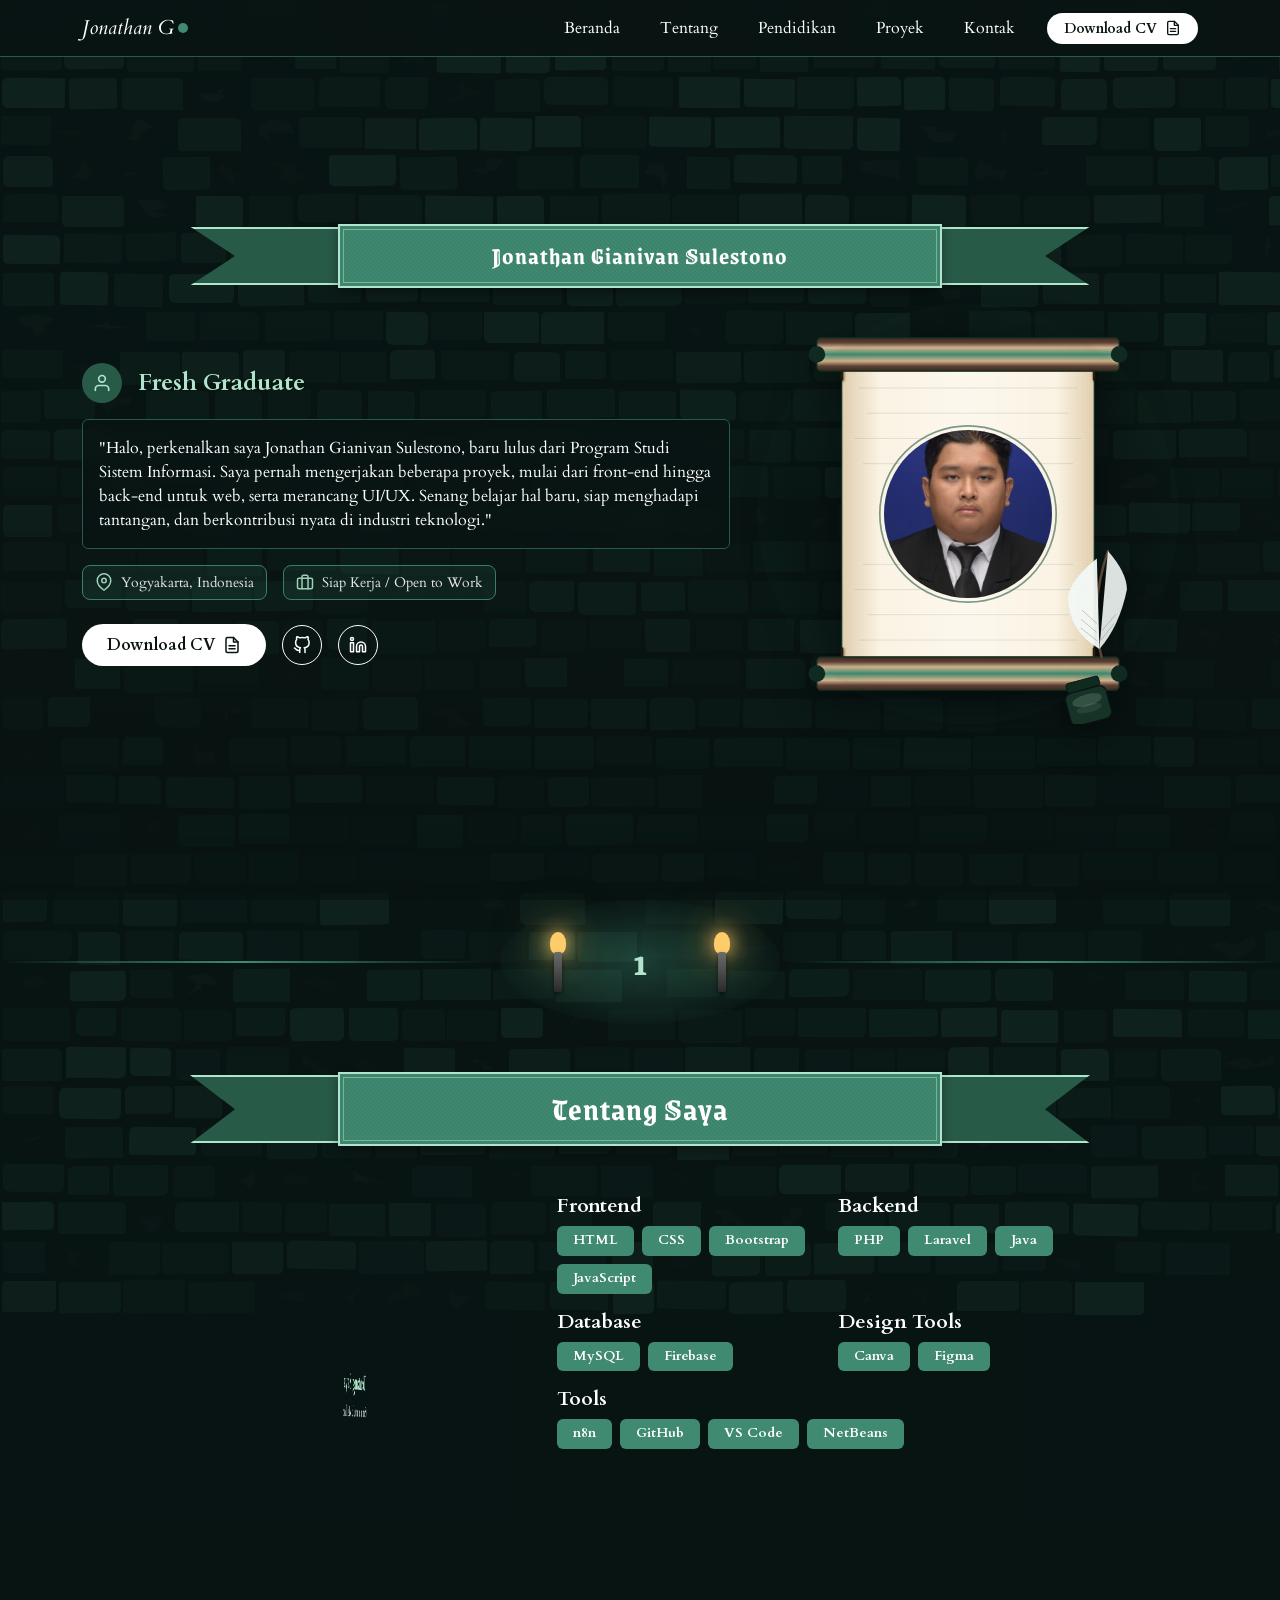
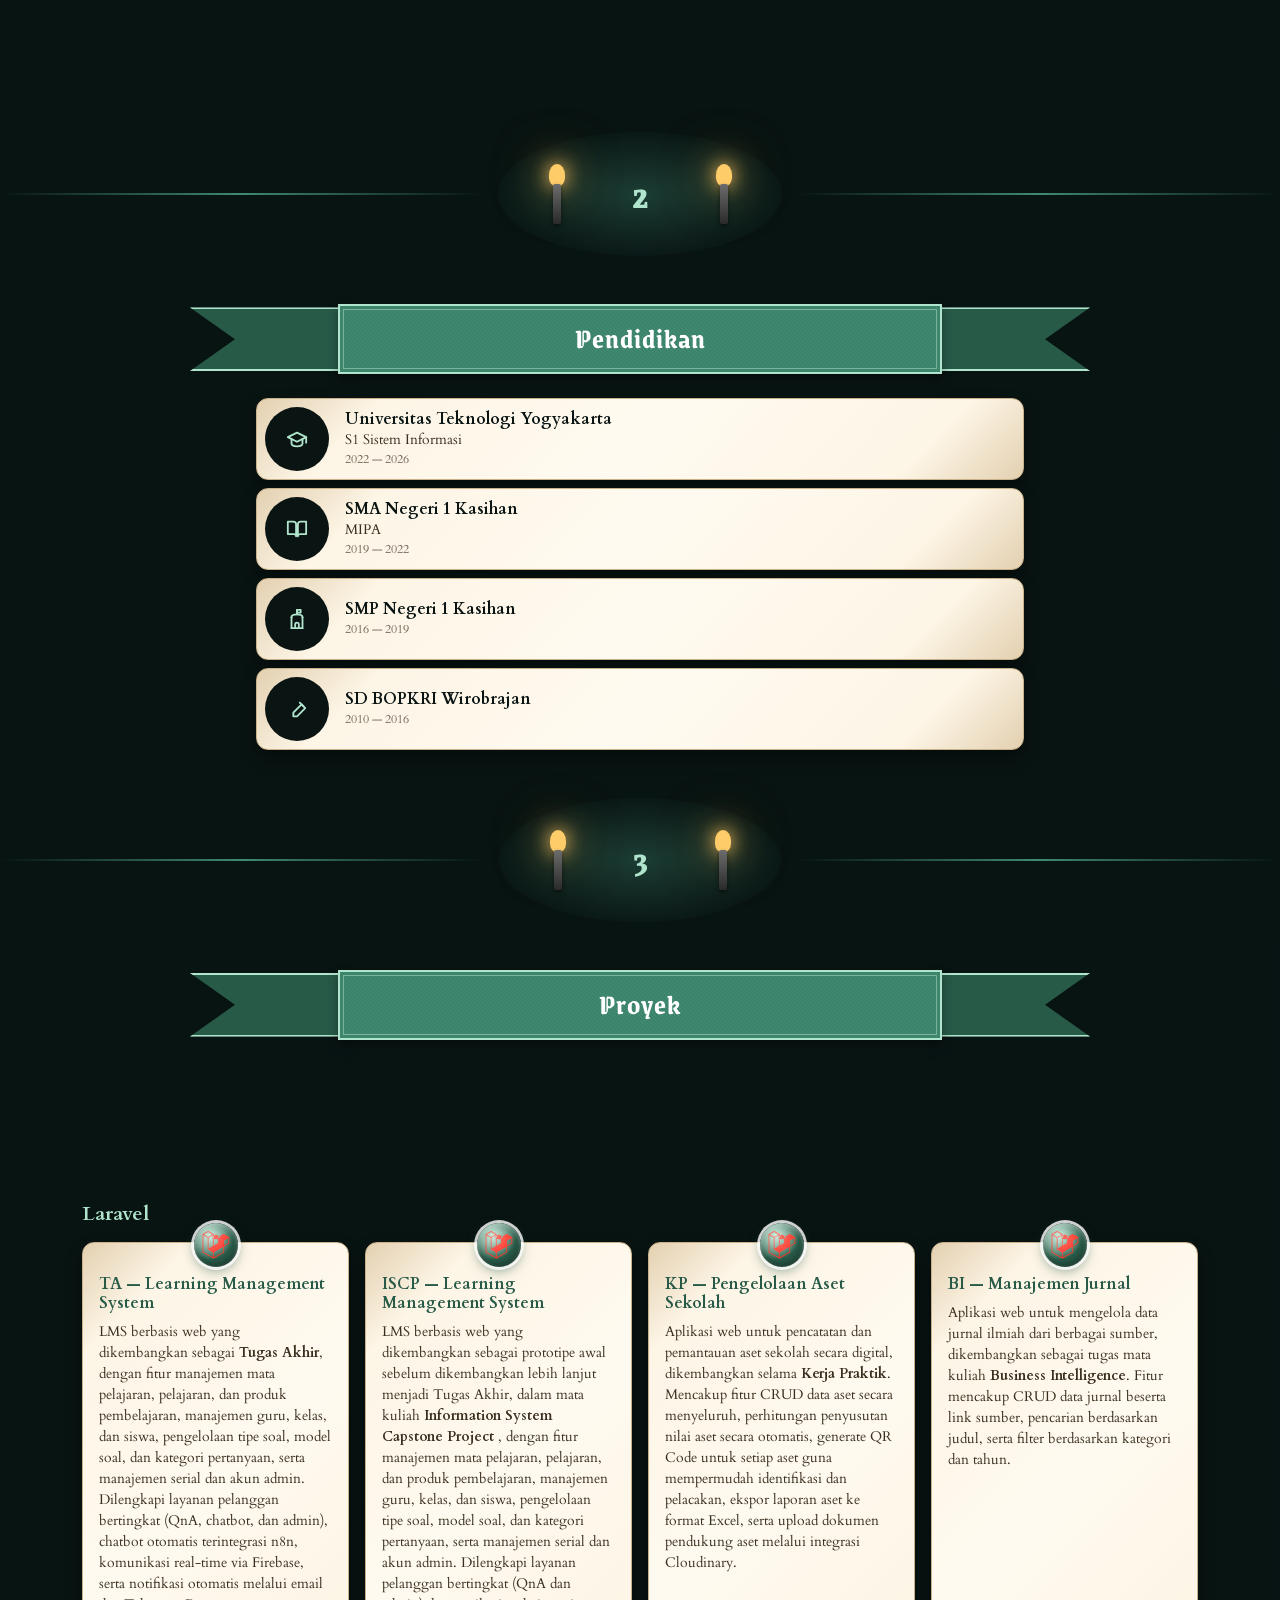
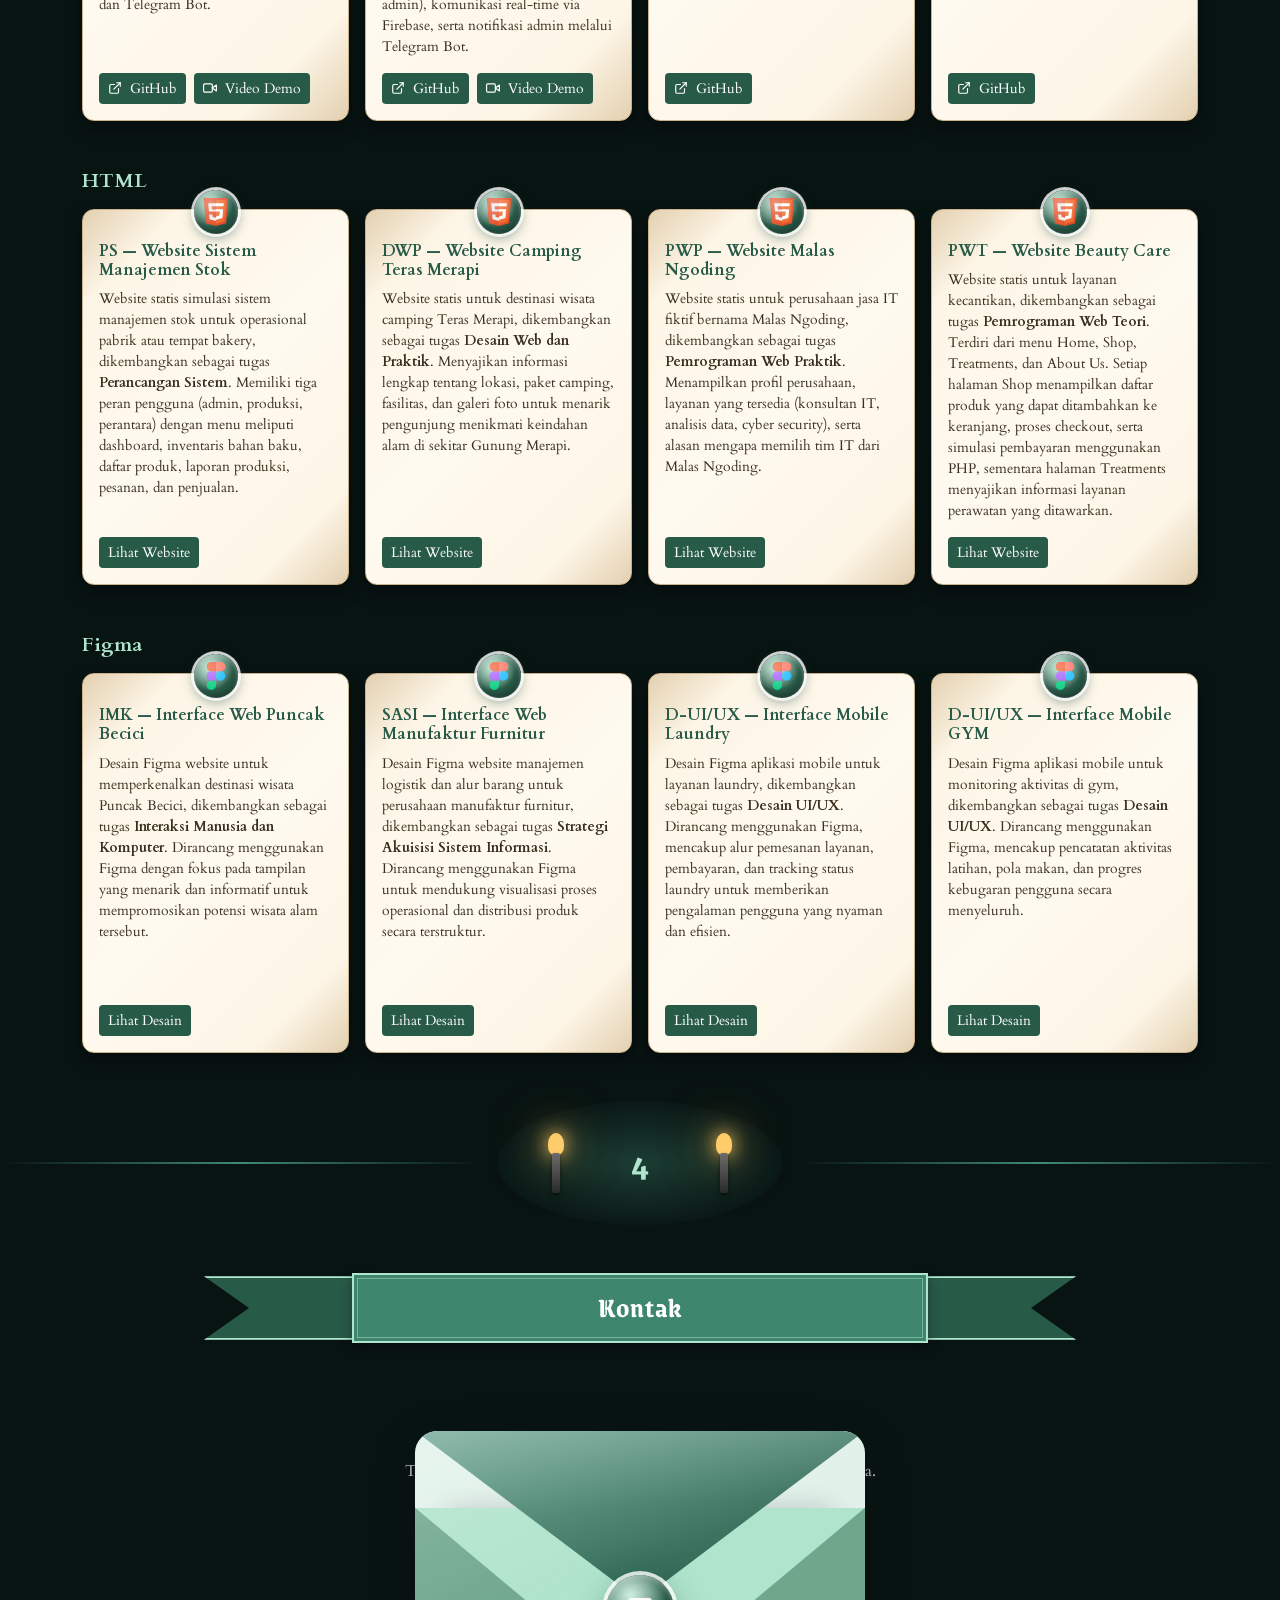
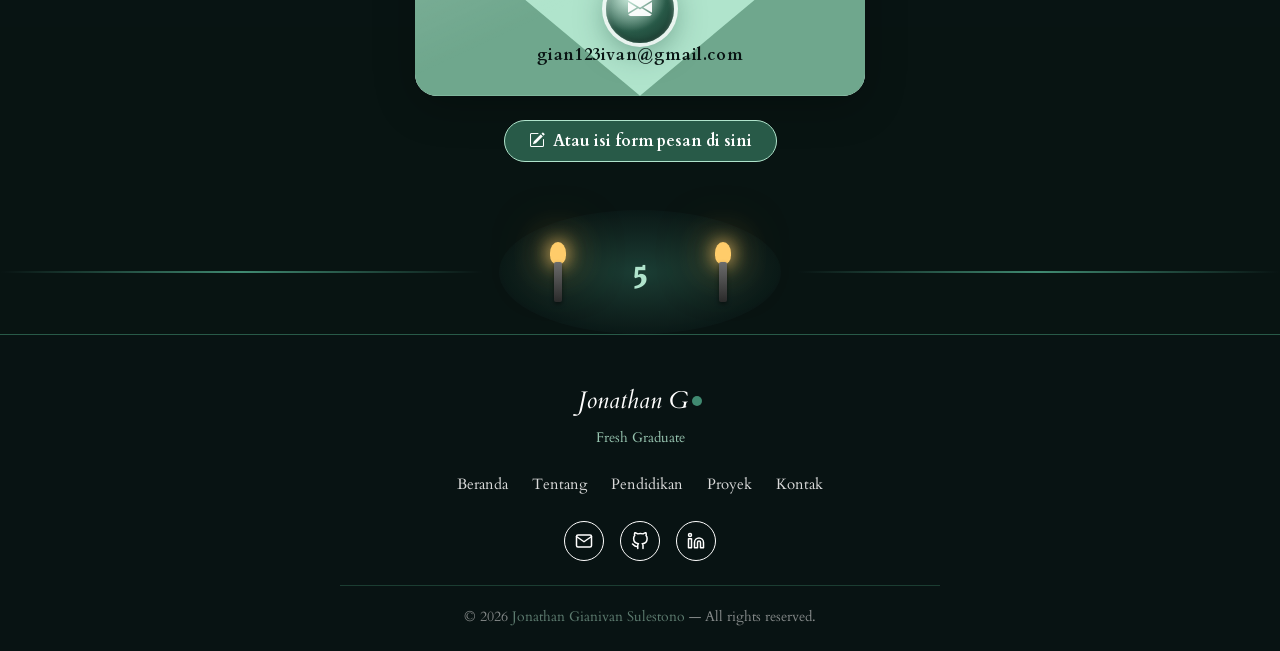
==== commit f3f13f40: "." ====
--- a/portfolio.html
+++ b/portfolio.html
@@ -4,6 +4,7 @@
     <meta charset="UTF-8" />
     <meta name="viewport" content="width=device-width, initial-scale=1.0" />
     <title>Portfolio - Jonathan Gianivan Sulestono</title>
+
     <link
       href="https://cdn.jsdelivr.net/npm/bootstrap@5.3.3/dist/css/bootstrap.min.css"
       rel="stylesheet"
@@ -351,19 +352,31 @@
                   >
                     <stop
                       offset="0%"
-                      style="stop-color: #408a71; stop-opacity: 1"
+                      style="stop-color: #3a2a1a; stop-opacity: 1"
+                    />
+                    <stop
+                      offset="15%"
+                      style="stop-color: #5d4037; stop-opacity: 1"
                     />
                     <stop
                       offset="30%"
                       style="stop-color: #d2b48c; stop-opacity: 1"
                     />
                     <stop
-                      offset="60%"
+                      offset="50%"
                       style="stop-color: #408a71; stop-opacity: 1"
                     />
                     <stop
+                      offset="70%"
+                      style="stop-color: #d2b48c; stop-opacity: 1"
+                    />
+                    <stop
+                      offset="85%"
+                      style="stop-color: #5d4037; stop-opacity: 1"
+                    />
+                    <stop
                       offset="100%"
-                      style="stop-color: #5d4037; stop-opacity: 1"
+                      style="stop-color: #3a2a1a; stop-opacity: 1"
                     />
                   </linearGradient>
                   <clipPath id="clipOval">
@@ -391,6 +404,25 @@
                   <line x1="130" y1="370" x2="370" y2="370" />
                   <line x1="120" y1="400" x2="380" y2="400" />
                 </g>
+
+                <!-- Iron brackets at 4 corners (rusty iron) -->
+                <g stroke="#2a1a0a" stroke-width="3" fill="none" filter="url(#bracketShadow)">
+                  <!-- Top-left bracket -->
+                  <path d="M 100 60 L 100 90 M 100 60 L 130 60" stroke-linecap="round"/>
+                  <!-- Top-right bracket -->
+                  <path d="M 400 60 L 400 90 M 400 60 L 370 60" stroke-linecap="round"/>
+                  <!-- Bottom-left bracket -->
+                  <path d="M 100 440 L 100 410 M 100 440 L 130 440" stroke-linecap="round"/>
+                  <!-- Bottom-right bracket -->
+                  <path d="M 400 440 L 400 410 M 400 440 L 370 440" stroke-linecap="round"/>
+                </g>
+
+                <!-- Bracket shadow filter -->
+                <defs>
+                  <filter id="bracketShadow" x="-20%" y="-20%" width="140%" height="140%">
+                    <feDropShadow dx="1" dy="1" stdDeviation="1" flood-color="#1a0a00" flood-opacity="0.6"/>
+                  </filter>
+                </defs>
 
                 <g>
                   <rect
@@ -578,7 +610,7 @@
           </div>
         </div>
         <div class="row g-4 align-items-start">
-          <div class="col-md-1"></div>
+          <div class="col-md-1 d-none d-md-block"></div>
           <div class="col-12 col-md-4">
             <div
               class="book"
@@ -1928,65 +1960,113 @@
           e.preventDefault();
           const targetUrl = photoLink.getAttribute("href");
 
-          overlay.classList.add("active");
-
-          // tunggu animasi portal sebelum pindah halaman
+          overlay.classList.add("active", "portal-exit");
+          
+          // Screen shake effect
+          document.body.classList.add("portal-shaking");
+          setTimeout(() => document.body.classList.remove("portal-shaking"), 150);
+
+          // tunggu animasi portal sebelum pindah halaman, lalu cleanup
           setTimeout(function () {
+            overlay.classList.remove("active", "portal-exit");
             window.location.href = targetUrl;
           }, 900); // sesuaikan dengan durasi animasi portal kamu
         });
       })();
 
+      // Reset portal state on page show (back button / bfcache)
+      window.addEventListener("pageshow", (e) => {
+        const overlay = document.getElementById("portalOverlay");
+        if (overlay) overlay.classList.remove("active", "portal-enter", "portal-exit");
+      });
+
       // Brick Wall Generator
       (function () {
         const wall = document.getElementById("wall");
         if (!wall) return;
-        const rows = 15;
-        const bricksPerRow = 12;
-        const colors = ["#1a3a2e", "#285A48", "#1e4d3a", "#326b55", "#163328"];
-        const totalBricks = Math.floor(rows * bricksPerRow * 2.2);
-
+
+        // Color palette matching index.html CSS variables
+        const colors = [
+          "var(--brick-1)",
+          "var(--brick-2)",
+          "var(--brick-3)",
+          "var(--brick-4)",
+          "var(--brick-5)",
+        ];
+
+        // ===== Unified Wall Generator (same as index.html) =====
+        // 70% solid, 15% hole (skip), 15% ruin (clip-path/opacity)
         function buildWall() {
-          wall.innerHTML = ""; // reset biar tidak menumpuk saat resize
-
-          // Luas area yang perlu ditutup (120vw x 120vh sesuai CSS #wall)
+          wall.innerHTML = "";
+
           const wallWidth = window.innerWidth * 1.2;
           const wallHeight = window.innerHeight * 1.2;
           const wallArea = wallWidth * wallHeight;
 
-          // Rata-rata luas 1 bata (lebar ~55px, tinggi ~31px, + margin)
-          const avgBrickArea = 60 * 34;
-
-          // Buffer 1.4x biar random size tidak menyisakan celah
-          const totalBricks = Math.ceil((wallArea / avgBrickArea) * 1.4);
-
-          for (let i = 0; i < totalBricks; i++) {
-            const brick = document.createElement("div");
-            brick.classList.add("brick");
-
-            const width = Math.floor(Math.random() * 30) + 40;
-            const height = Math.floor(Math.random() * 6) + 28;
-            brick.style.width = `${width}px`;
-            brick.style.height = `${height}px`;
-
-            brick.style.backgroundColor =
-              colors[Math.floor(Math.random() * colors.length)];
-
-            const b1 = Math.floor(Math.random() * 6) + 1;
-            const b2 = Math.floor(Math.random() * 6) + 1;
-            const b3 = Math.floor(Math.random() * 6) + 1;
-            const b4 = Math.floor(Math.random() * 6) + 1;
-            brick.style.borderRadius =
-              b1 + "px " + b2 + "px " + b3 + "px " + b4 + "px";
-
-            const rotation = (Math.random() * 2 - 1).toFixed(1);
-            brick.style.transform = "rotate(" + rotation + "deg)";
-
-            const marginX = Math.floor(Math.random() * 3) + 1;
-            const marginY = Math.floor(Math.random() * 3) + 1;
-            brick.style.margin = marginY + "px " + marginX + "px";
-
-            wall.appendChild(brick);
+          const avgBrickWidth = 55;
+          const avgBrickHeight = 34;
+          const avgBrickArea = avgBrickWidth * avgBrickHeight;
+
+          const cols = Math.ceil(wallWidth / avgBrickWidth) + 2;
+          const rows = Math.ceil(wallHeight / avgBrickHeight) + 2;
+
+          function cellRandom(row, col, salt) {
+            let x = Math.sin(row * 12.9898 + col * 78.233 + salt) * 43758.5453;
+            return x - Math.floor(x);
+          }
+
+          for (let row = 0; row < rows; row++) {
+            for (let col = 0; col < cols; col++) {
+              const rand = cellRandom(row, col, 0);
+
+              // 15% hole - skip this cell entirely (gap kosong)
+              if (rand < 0.15) continue;
+
+              const brick = document.createElement("div");
+              brick.classList.add("brick");
+
+              const width = Math.floor(30 * cellRandom(row, col, 1)) + 40;
+              const height = Math.floor(6 * cellRandom(row, col, 2)) + 28;
+              brick.style.width = `${width}px`;
+              brick.style.height = `${height}px`;
+
+              const colorIdx = Math.floor(cellRandom(row, col, 3) * colors.length);
+              brick.style.backgroundColor = colors[colorIdx];
+
+              // 15% ruin bricks
+              const ruinRand = cellRandom(row, col, 4);
+              if (ruinRand < 0.15) {
+                brick.classList.add("ruin");
+                brick.dataset.ruin = "true";
+                const pts = [];
+                for (let p = 0; p < 8; p++) {
+                  const angle = (p / 8) * Math.PI * 2;
+                  const radiusVariation = 0.4 + 0.6 * cellRandom(row, col, 5 + p);
+                  const rx = 0.5 + (radiusVariation - 0.5) * Math.cos(angle);
+                  const ry = 0.5 + (radiusVariation - 0.5) * Math.sin(angle);
+                  pts.push(`${rx * 100}% ${ry * 100}%`);
+                }
+                brick.style.clipPath = `polygon(${pts.join(", ")})`;
+                brick.style.opacity = "0.35";
+                brick.style.filter = "grayscale(0.6)";
+              } else {
+                const b1 = Math.floor(cellRandom(row, col, 13) * 6) + 1;
+                const b2 = Math.floor(cellRandom(row, col, 14) * 6) + 1;
+                const b3 = Math.floor(cellRandom(row, col, 15) * 6) + 1;
+                const b4 = Math.floor(cellRandom(row, col, 16) * 6) + 1;
+                brick.style.borderRadius =
+                  b1 + "px " + b2 + "px " + b3 + "px " + b4 + "px";
+              }
+
+              const rotation = (cellRandom(row, col, 17) * 2 - 1).toFixed(1);
+              brick.style.transform = "rotate(" + rotation + "deg)";
+
+              const marginX = Math.floor(cellRandom(row, col, 18) * 3) + 1;
+              const marginY = Math.floor(cellRandom(row, col, 19) * 3) + 1;
+              brick.style.margin = marginY + "px " + marginX + "px";
+
+              wall.appendChild(brick);
+            }
           }
         }
 
--- a/style.css
+++ b/style.css
@@ -31,6 +31,13 @@
     --color-envelope-bg: #e2f2eb;
     --color-envelope-side: #6FA78D;
     --color-glow: rgba(40, 90, 72, 0.35);
+
+
+    --brick-1: #1a3a2e;
+    --brick-2: #285a48;
+    --brick-3: #1e4d3a;
+    --brick-4: #326b55;
+    --brick-5: #163328;
 }
 
 *,
@@ -91,9 +98,128 @@
     pointer-events: all;
 }
 
+#portalOverlay.active img {
+    filter: url(#portalDistort);
+    animation: portal-distort-pulse 2s ease-in-out infinite alternate;
+}
+
 #portalOverlay img {
     width: min(80vw, 600px);
     height: auto;
+    transition: filter 0.3s ease;
+}
+
+/* Portal distortion pulse animation */
+@keyframes portal-distort-pulse {
+    0% {
+        filter: url(#portalDistort);
+    }
+
+    100% {
+        filter: url(#portalDistort);
+    }
+}
+
+/* Screen shake when portal activates */
+@keyframes portal-shake {
+
+    0%,
+    100% {
+        transform: translateX(0);
+    }
+
+    20% {
+        transform: translateX(-4px) rotate(-0.5deg);
+    }
+
+    40% {
+        transform: translateX(4px) rotate(0.5deg);
+    }
+
+    60% {
+        transform: translateX(-3px) rotate(-0.3deg);
+    }
+
+    80% {
+        transform: translateX(3px) rotate(0.3deg);
+    }
+}
+
+body.portal-shaking {
+    animation: portal-shake 0.15s ease-in-out;
+}
+
+/* Portal exit animation (portfolio -> index) - zoom swallow */
+#portalOverlay.portal-exit.active {
+    opacity: 1;
+    visibility: visible;
+    pointer-events: all;
+}
+
+#portalOverlay.portal-exit.active img {
+    filter: url(#portalDistort);
+    animation: portal-exit-zoom 0.8s cubic-bezier(0.55, 0, 0.1, 1) forwards;
+}
+
+@keyframes portal-exit-zoom {
+    0% {
+        transform: scale(0) rotate(0deg);
+        opacity: 0;
+    }
+
+    20% {
+        transform: scale(0.3) rotate(-2deg);
+        opacity: 1;
+    }
+
+    60% {
+        transform: scale(1.15) rotate(1deg);
+        opacity: 1;
+    }
+
+    100% {
+        transform: scale(2.5) rotate(0deg);
+        opacity: 0;
+    }
+}
+
+/* Portal enter animation (index -> portfolio) - subtle swell */
+#portalOverlay.portal-enter.active img {
+    animation: portal-enter-swell 0.9s cubic-bezier(0.25, 0.46, 0.45, 0.94) forwards;
+}
+
+@keyframes portal-enter-swell {
+    0% {
+        transform: scale(0.8);
+        opacity: 0;
+    }
+
+    40% {
+        transform: scale(1.05);
+        opacity: 1;
+    }
+
+    100% {
+        transform: scale(1);
+        opacity: 1;
+    }
+}
+
+/* Reduced motion guards */
+@media (prefers-reduced-motion: reduce) {
+    #portalOverlay.active img {
+        animation: none;
+        filter: none;
+    }
+
+    body.portal-shaking {
+        animation: none;
+    }
+
+    #portalOverlay.portal-exit.active img,
+    #portalOverlay.portal-enter.active img {
+        animation: none;
+    }
 }
 
 h1 {
@@ -116,6 +242,272 @@
     align-content: flex-start;
     z-index: -2;
     pointer-events: none;
+}
+
+/* Moisture sheen - subtle moving gradient overlay */
+#wall::after {
+    content: "";
+    position: absolute;
+    inset: 0;
+    background:
+        linear-gradient(180deg,
+            transparent 0%,
+            rgba(45, 90, 61, 0.03) 25%,
+            transparent 50%,
+            rgba(45, 90, 61, 0.02) 75%,
+            transparent 100%);
+    animation: moisture-sheen 25s linear infinite;
+    pointer-events: none;
+    z-index: 1;
+}
+
+@keyframes moisture-sheen {
+    0% {
+        transform: translateY(0);
+    }
+
+    100% {
+        transform: translateY(-120vh);
+    }
+}
+
+/* Ambient spores rising from holes/ruin */
+#wall::before {
+    content: "";
+    position: absolute;
+    inset: 0;
+    background-image:
+        radial-gradient(circle at 15% 85%, rgba(76, 120, 85, 0.15) 1px, transparent 1px),
+        radial-gradient(circle at 35% 92%, rgba(76, 120, 85, 0.1) 1px, transparent 1px),
+        radial-gradient(circle at 60% 78%, rgba(76, 120, 85, 0.12) 1px, transparent 1px),
+        radial-gradient(circle at 85% 88%, rgba(76, 120, 85, 0.08) 1px, transparent 1px),
+        radial-gradient(circle at 45% 95%, rgba(76, 120, 85, 0.1) 1px, transparent 1px),
+        radial-gradient(circle at 75% 82%, rgba(76, 120, 85, 0.15) 1px, transparent 1px);
+    background-size:
+        200px 200px,
+        180px 180px,
+        220px 220px,
+        160px 160px,
+        190px 190px,
+        210px 210px;
+    animation: spore-rise 20s linear infinite;
+    pointer-events: none;
+    opacity: 0.4;
+    z-index: 1;
+}
+
+@keyframes spore-rise {
+    0% {
+        transform: translateY(0);
+        opacity: 0.3;
+    }
+
+    50% {
+        opacity: 0.5;
+    }
+
+    100% {
+        transform: translateY(-120vh);
+        opacity: 0;
+    }
+}
+
+/* ===== Ruin Brick Animations ===== */
+.brick.ruin {
+    transition: opacity 0.3s ease, filter 0.3s ease, box-shadow 0.3s ease;
+}
+
+/* Moss pulse - subtle breathing effect (always runs, respects reduced-motion for vibration only) */
+.brick.ruin {
+    animation: moss-pulse 10s ease-in-out infinite alternate;
+}
+
+@keyframes moss-pulse {
+    0% {
+        opacity: 0.35;
+        filter: grayscale(0.6);
+    }
+
+    100% {
+        opacity: 0.5;
+        filter: grayscale(0.4);
+    }
+}
+
+/* Crack glow on hover - subtle green glow at edges */
+.brick.ruin:hover {
+    opacity: 0.6 !important;
+    filter: grayscale(0.3) !important;
+    box-shadow:
+        0 0 8px rgba(45, 90, 61, 0.6),
+        0 0 16px rgba(45, 90, 61, 0.3),
+        inset 0 0 8px rgba(45, 90, 61, 0.2);
+    z-index: 10;
+}
+
+/* Spore particles emanating from ruin bricks on hover */
+.brick.ruin::after {
+    content: "";
+    position: absolute;
+    inset: -20px;
+    background-image:
+        radial-gradient(circle at 50% 100%, rgba(76, 120, 85, 0.2) 2px, transparent 2px),
+        radial-gradient(circle at 30% 100%, rgba(76, 120, 85, 0.15) 1px, transparent 1px),
+        radial-gradient(circle at 70% 100%, rgba(76, 120, 85, 0.15) 1px, transparent 1px);
+    background-size: 30px 30px;
+    opacity: 0;
+    animation: brick-spores 3s ease-out forwards;
+    pointer-events: none;
+    z-index: -1;
+}
+
+@keyframes brick-spores {
+    0% {
+        opacity: 0;
+        transform: translateY(0) scale(1);
+    }
+
+    30% {
+        opacity: 0.4;
+    }
+
+    100% {
+        opacity: 0;
+        transform: translateY(-40px) scale(1.5);
+    }
+}
+
+/* Trigger spores on hover */
+.brick.ruin:hover::after {
+    animation: brick-spores 2s ease-out forwards;
+}
+
+/* Subtle vibration on ruin bricks - guarded by reduced-motion */
+@media (prefers-reduced-motion: no-preference) {
+    .brick.ruin {
+        animation: moss-pulse 10s ease-in-out infinite alternate, ruin-micro-vibrate 8s ease-in-out infinite;
+    }
+}
+
+@keyframes ruin-micro-vibrate {
+
+    0%,
+    100% {
+        transform: rotate(var(--rot, 0deg)) translateX(0);
+    }
+
+    25% {
+        transform: rotate(var(--rot, 0deg)) translateX(-0.5px);
+    }
+
+    75% {
+        transform: rotate(var(--rot, 0deg)) translateX(0.5px);
+    }
+}
+
+/* ===== Reduced Motion Guards (only for vibration & portal shake) ===== */
+@media (prefers-reduced-motion: reduce) {
+    .brick.ruin {
+        animation: moss-pulse 10s ease-in-out infinite alternate;
+        /* keep ambient pulse */
+    }
+
+    #portalOverlay.active img {
+        animation: none;
+        filter: none;
+    }
+
+    body.portal-shaking {
+        animation: none;
+    }
+
+    #portalOverlay.portal-exit.active img,
+    #portalOverlay.portal-enter.active img {
+        animation: none;
+    }
+
+    .scroll-photo {
+        transition: none;
+    }
+
+    .scroll-photo:hover {
+        transform: none;
+        filter: none;
+        box-shadow: none;
+    }
+
+    .title-ribbon-tail-left,
+    .title-ribbon-tail-right {
+        animation: none;
+    }
+}
+
+/* ===== Scroll Photo Frame — Dungeon Vibe ===== */
+.scroll-photo {
+    position: relative;
+    filter: drop-shadow(0 10px 30px rgba(0, 0, 0, 0.5));
+}
+
+/* Parchment texture overlay */
+.scroll-photo::before {
+    content: "";
+    position: absolute;
+    inset: 0;
+    background-image:
+        repeating-linear-gradient(0deg,
+            transparent,
+            transparent 1px,
+            rgba(0, 0, 0, 0.02) 1px,
+            rgba(0, 0, 0, 0.02) 2px),
+        repeating-linear-gradient(90deg,
+            transparent,
+            transparent 1px,
+            rgba(0, 0, 0, 0.015) 1px,
+            rgba(0, 0, 0, 0.015) 2px);
+    background-size: 4px 4px;
+    pointer-events: none;
+    opacity: 0.6;
+    z-index: 2;
+    border-radius: 50%;
+}
+
+/* Photo vignette — inner shadow + subtle green tint */
+.scroll-photo svg {
+    filter:
+        drop-shadow(0 0 30px rgba(0, 0, 0, 0.6)) drop-shadow(inset 0 0 40px rgba(0, 0, 0, 0.4));
+}
+
+/* Subtle green tint overlay on photo */
+.scroll-photo::after {
+    content: "";
+    position: absolute;
+    inset: 0;
+    background: radial-gradient(ellipse at center, transparent 60%, rgba(45, 90, 61, 0.15) 100%);
+    pointer-events: none;
+    z-index: 3;
+    border-radius: 50%;
+}
+
+/* Hover whisper — subtle scale, rotate, green glow */
+@media (prefers-reduced-motion: no-preference) {
+    .scroll-photo {
+        transition: transform 0.4s cubic-bezier(0.25, 0.46, 0.45, 0.94),
+            filter 0.4s cubic-bezier(0.25, 0.46, 0.45, 0.94),
+            box-shadow 0.4s cubic-bezier(0.25, 0.46, 0.45, 0.94);
+    }
+
+    .scroll-photo:hover {
+        transform: scale(1.025) rotate(-0.3deg);
+        filter:
+            drop-shadow(0 0 40px rgba(45, 90, 61, 0.4)) drop-shadow(0 15px 35px rgba(0, 0, 0, 0.5)) drop-shadow(inset 0 0 50px rgba(0, 0, 0, 0.5));
+        box-shadow: 0 0 60px rgba(45, 90, 61, 0.25);
+    }
+}
+
+/* Iron bracket hover glow */
+.scroll-photo:hover g[filter="url(#bracketShadow)"] path {
+    stroke: #5d4037;
+    filter: drop-shadow(0 0 4px rgba(93, 64, 55, 0.8));
 }
 
 /* ===== Navbar ===== */
@@ -725,6 +1117,39 @@
     margin-left: -2px;
 }
 
+/* ===== Ribbon Sway Animation (subtle, respects reduced-motion) ===== */
+@media (prefers-reduced-motion: no-preference) {
+    .title-ribbon-tail-left {
+        animation: ribbon-sway-left 6s ease-in-out infinite alternate;
+        transform-origin: right center;
+    }
+
+    .title-ribbon-tail-right {
+        animation: ribbon-sway-right 6.5s ease-in-out infinite alternate;
+        transform-origin: left center;
+    }
+}
+
+@keyframes ribbon-sway-left {
+    0% {
+        transform: translateX(0) rotate(0deg);
+    }
+
+    100% {
+        transform: translateX(-4px) rotate(-1deg);
+    }
+}
+
+@keyframes ribbon-sway-right {
+    0% {
+        transform: translateX(0) rotate(0deg);
+    }
+
+    100% {
+        transform: translateX(4px) rotate(1deg);
+    }
+}
+
 /* Hilang total di tablet/HP */
 @media (max-width: 768px) {
 
@@ -1171,13 +1596,21 @@
 }
 
 /* transisi custom biar lebih halus & "berat" seperti kertas/perkamen */
+/* ease-out-expo feel: cubic-bezier(0.16, 1, 0.3, 1) - smooth start, gentle end */
 [data-aos="fade-up"],
 [data-aos="fade-down"],
 [data-aos="fade-right"],
 [data-aos="fade-left"] {
-    transition-timing-function: cubic-bezier(0.22, 0.68, 0, 1) !important;
-}
-
+    transition-timing-function: cubic-bezier(0.16, 1, 0.3, 1) !important;
+}
+
+/* zoom-in dengan slight overshoot untuk feel "kertas nge-pop" */
 [data-aos="zoom-in"] {
     transition-timing-function: cubic-bezier(0.34, 1.56, 0.64, 1) !important;
+}
+
+/* ribbon wrapper specific: fade-down dengan delay halus */
+.title-ribbon-wrapper[data-aos="fade-down"] {
+    transition-timing-function: cubic-bezier(0.22, 1, 0.36, 1) !important;
+    transition-duration: 1000ms !important;
 }
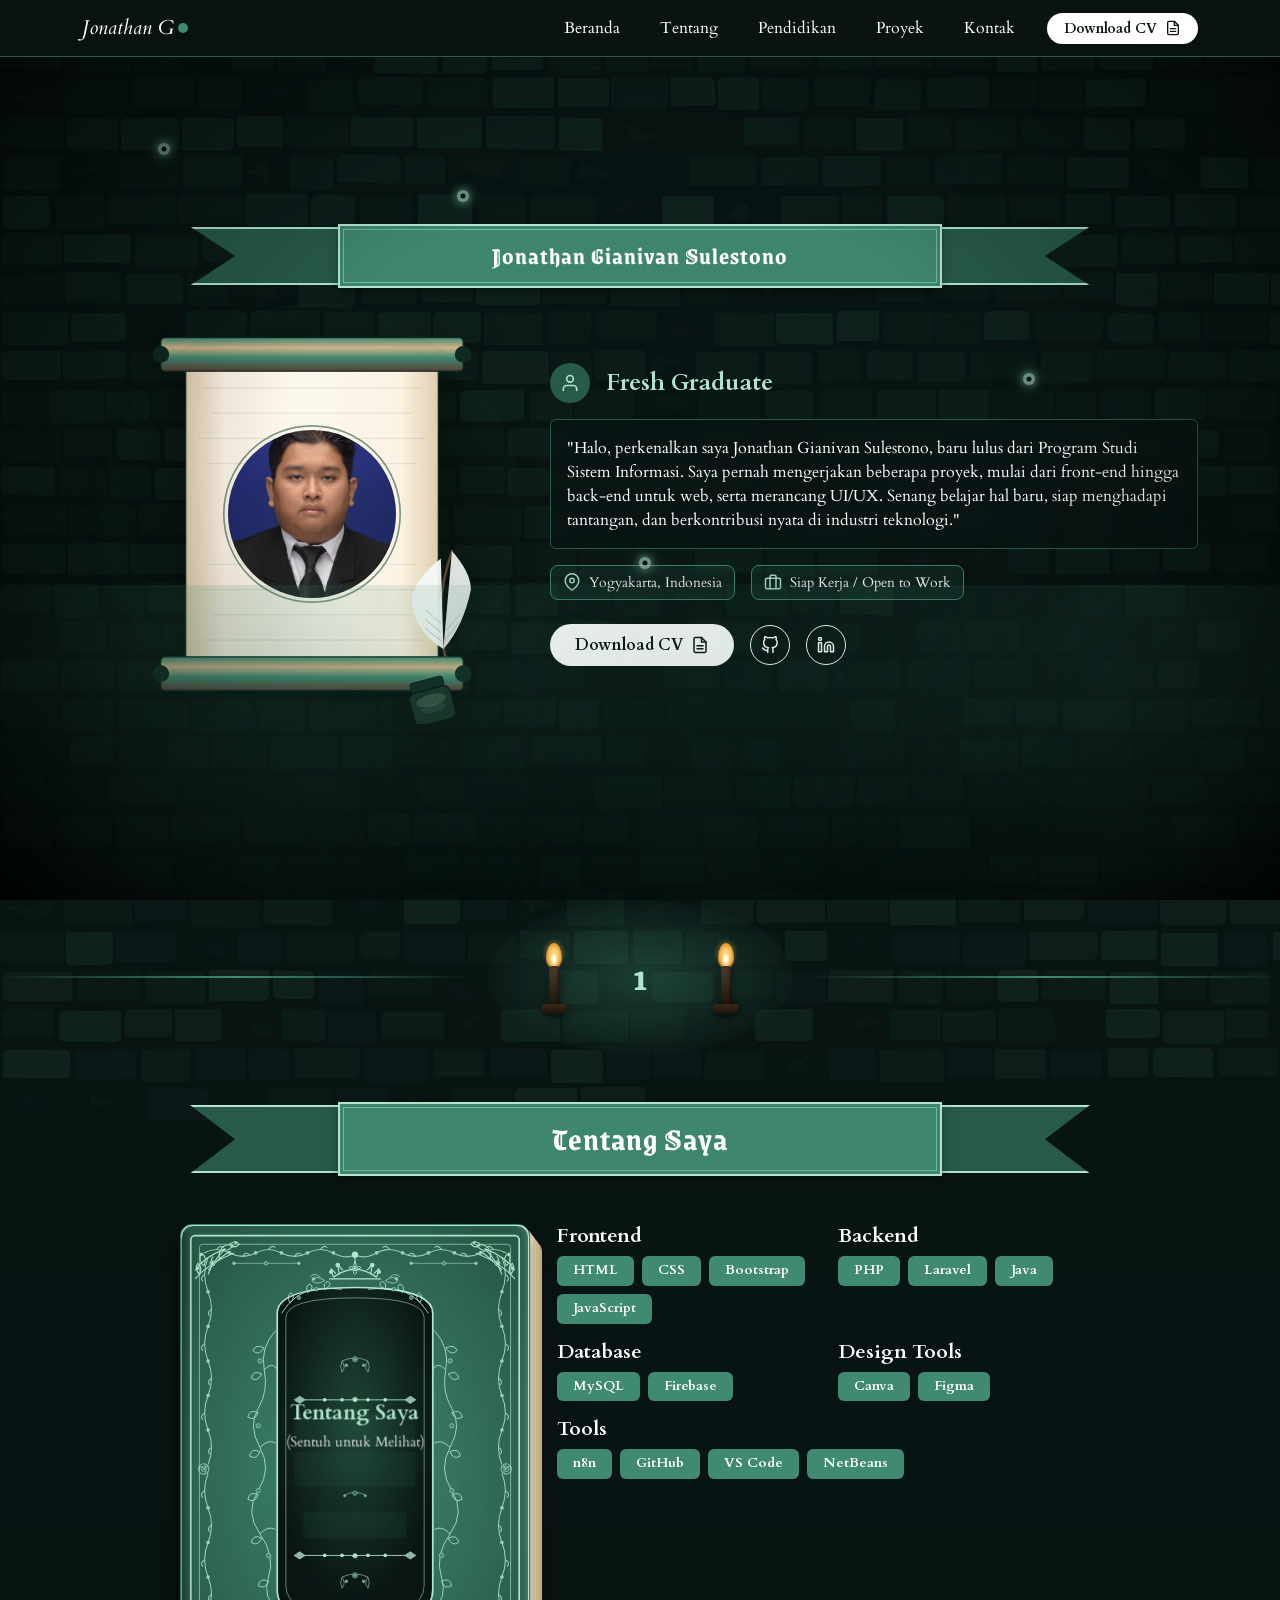
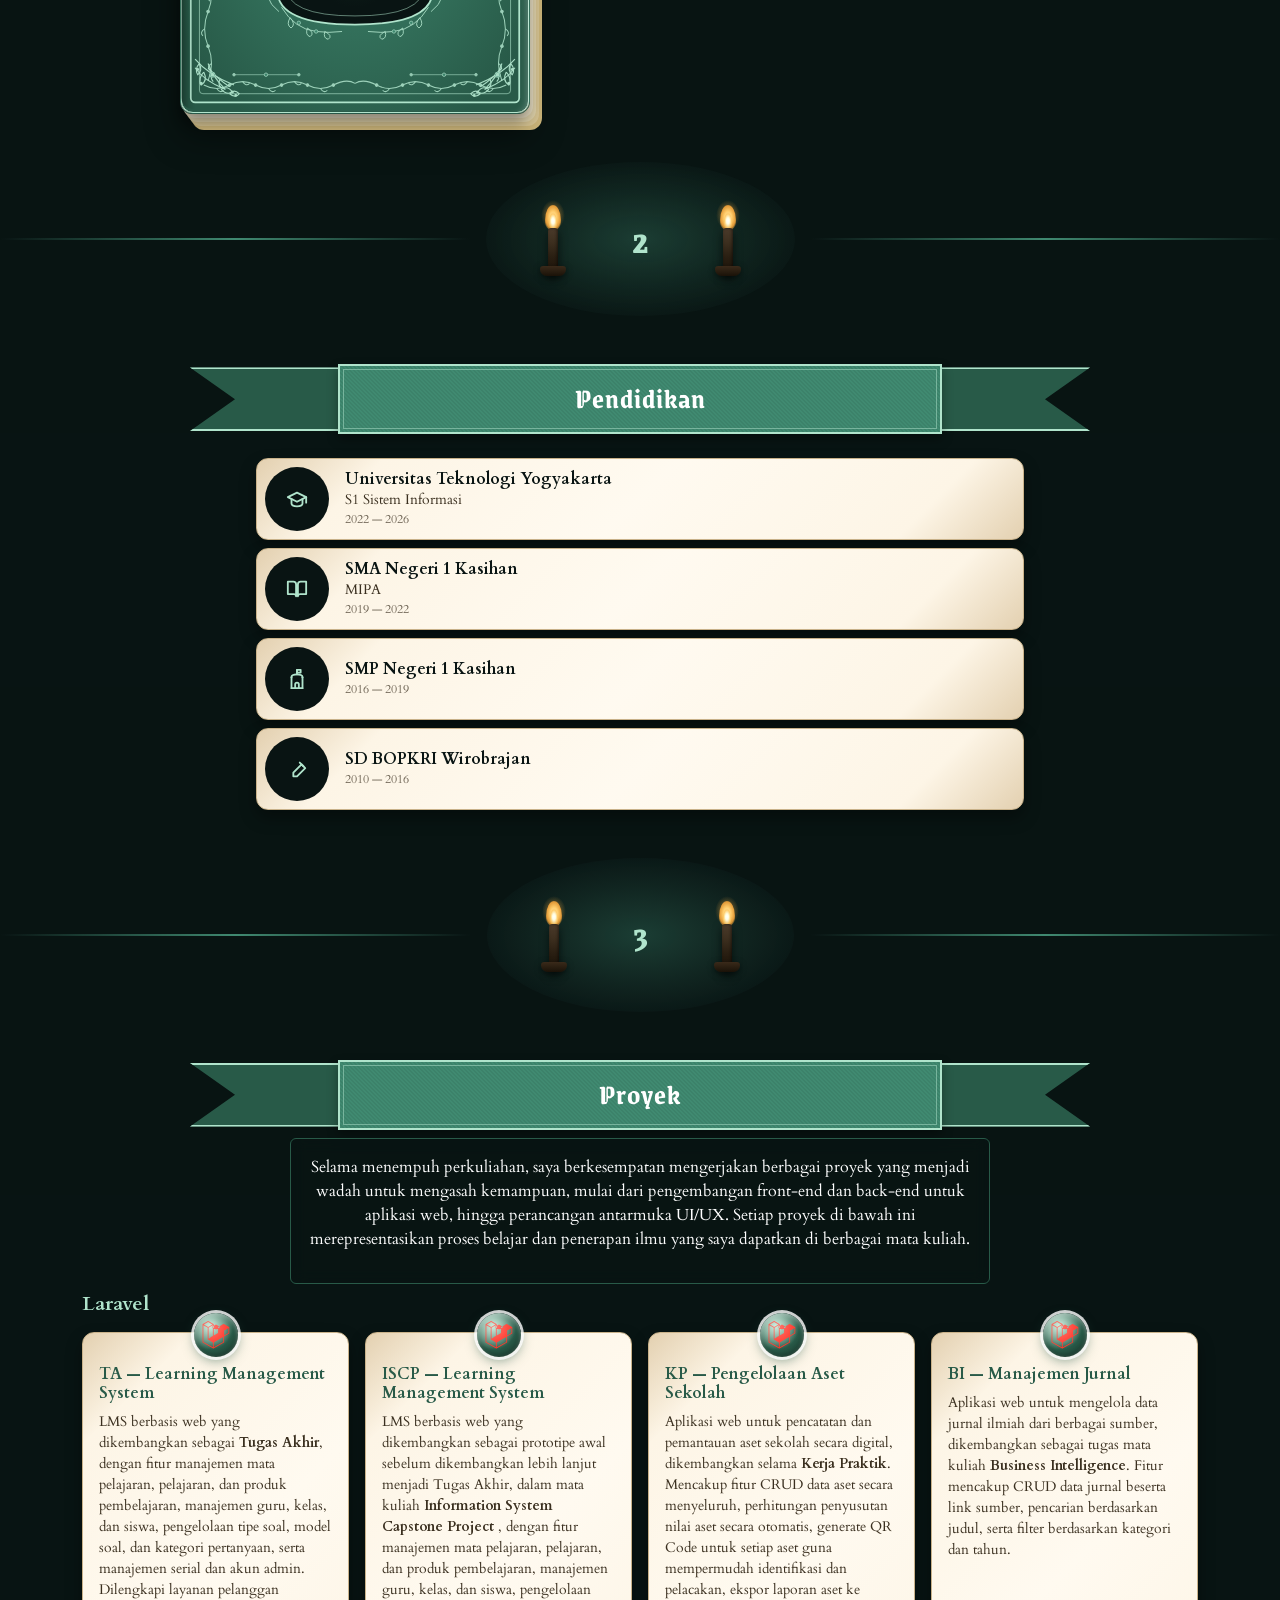
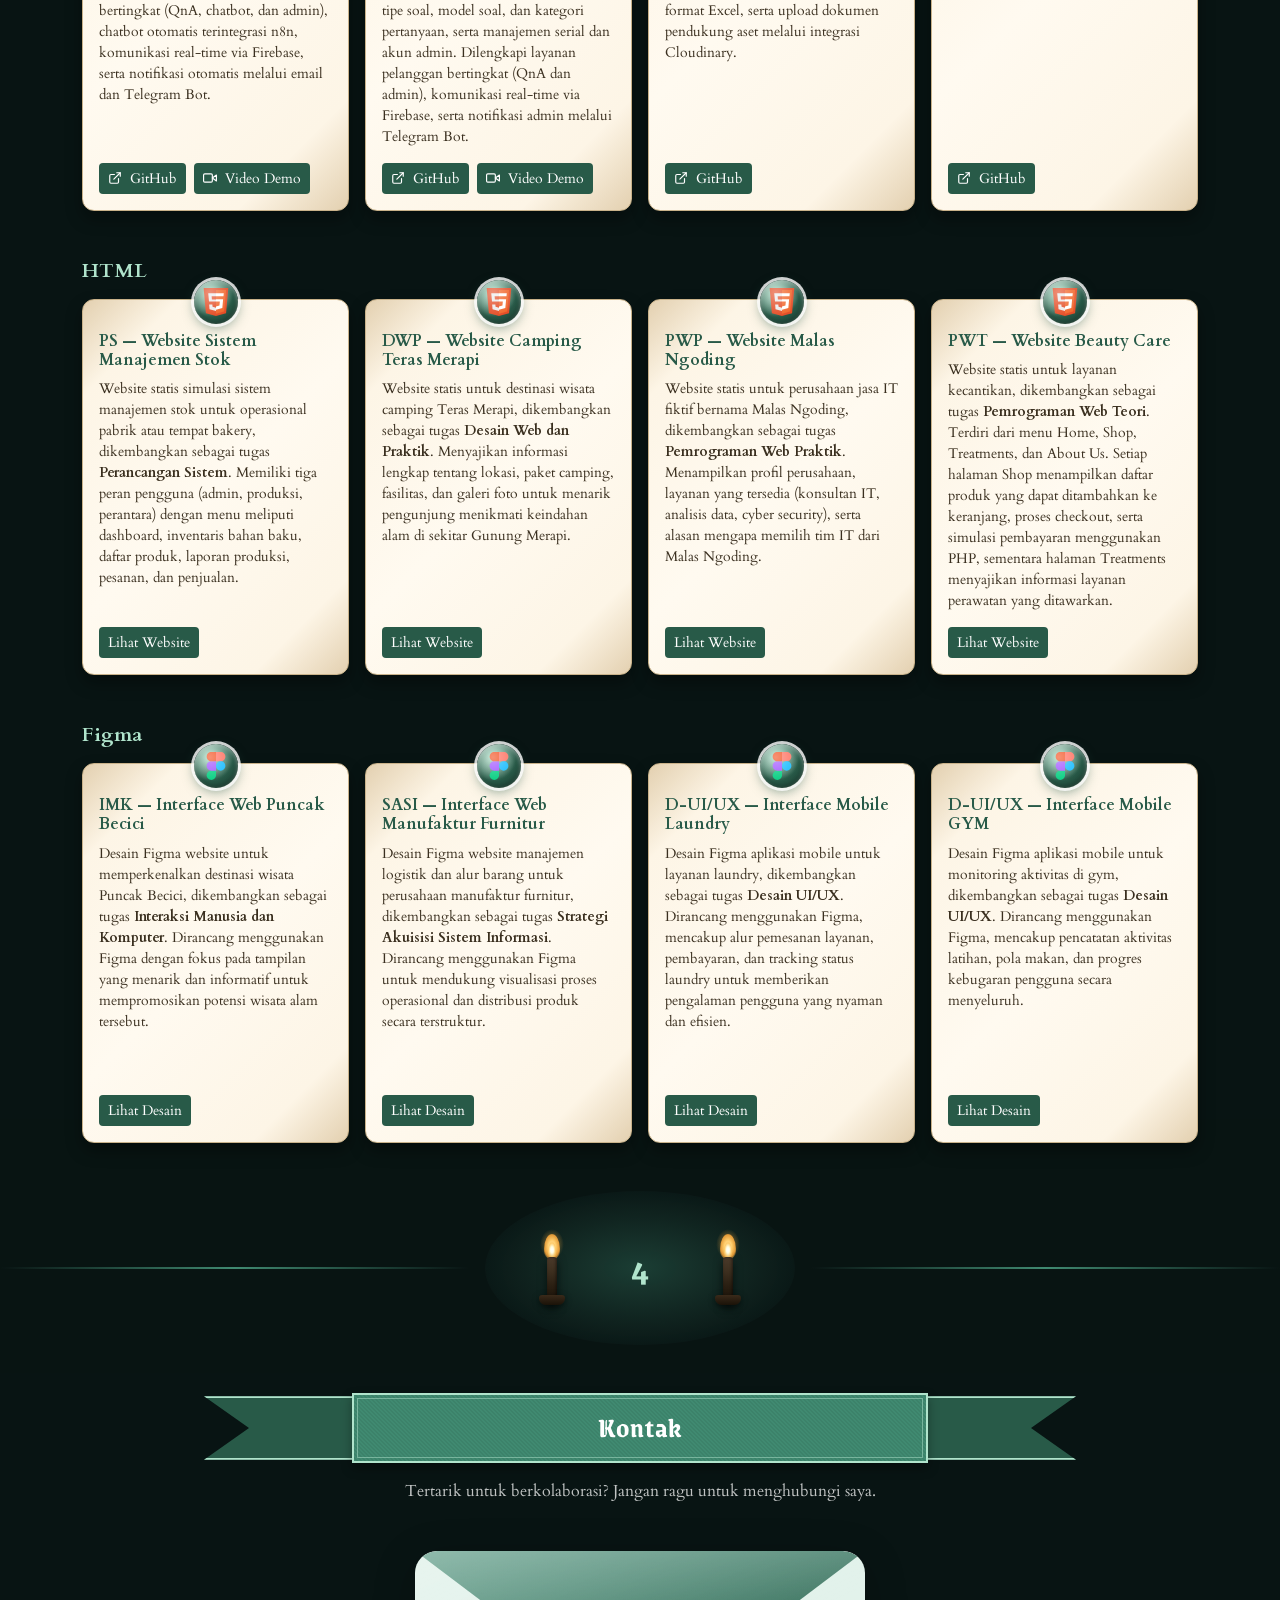
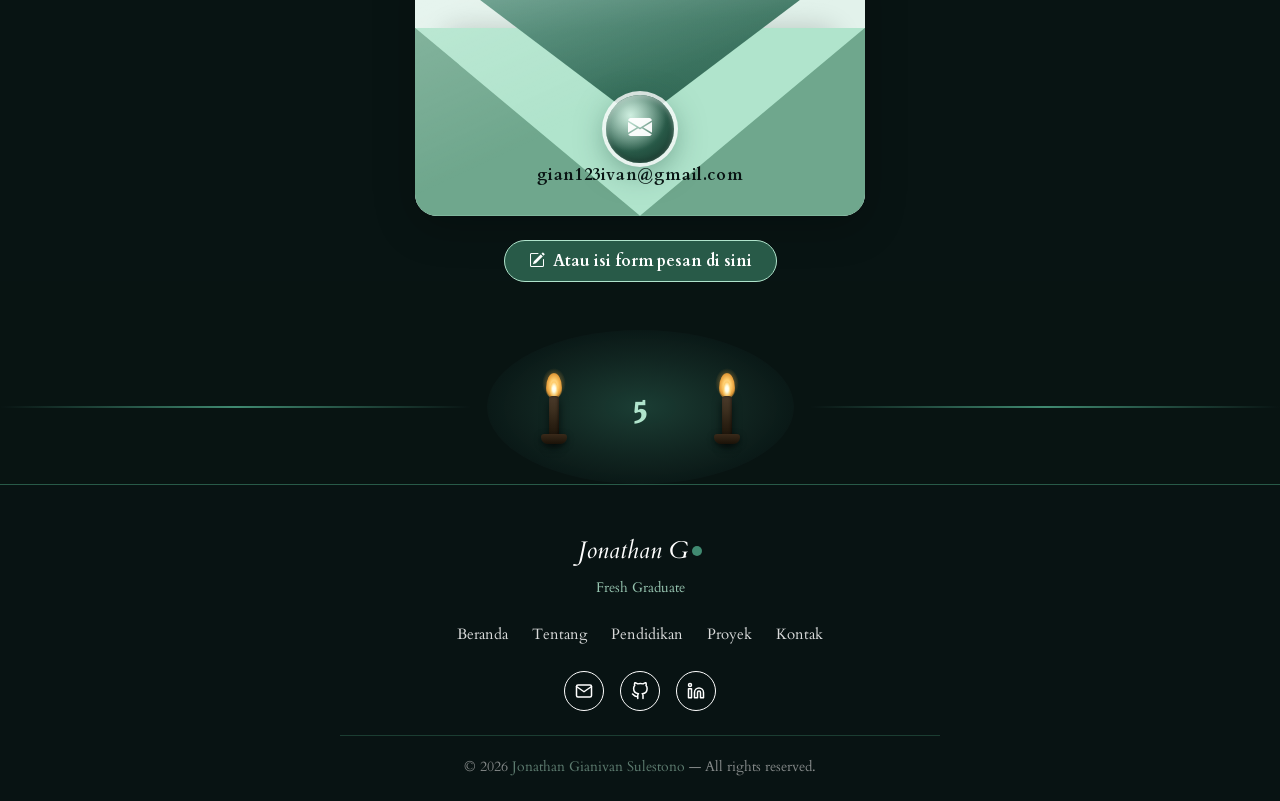
==== commit df55c4c0: "." ====
--- a/portfolio.html
+++ b/portfolio.html
@@ -34,6 +34,15 @@
     </div>
     <!-- Brick Wall Background -->
     <div id="wall"></div>
+
+    <!-- Dungeon Ambience -->
+    <div class="dungeon-vignette" aria-hidden="true"></div>
+    <div class="dungeon-fog" aria-hidden="true">
+      <div class="dungeon-fog__blob"></div>
+      <div class="dungeon-fog__blob"></div>
+      <div class="dungeon-fog__blob"></div>
+    </div>
+    <div class="dungeon-eyes" id="dungeonEyes" aria-hidden="true"></div>
 
     <!-- Navigation -->
     <nav class="navbar navbar-expand-md navbar-dark fixed-top">
@@ -128,7 +137,7 @@
         <!-- Teks & Gambar -->
         <div class="row align-items-center g-2">
           <div
-            class="col-12 col-md-7 d-flex flex-column gap-3 justify-content-center"
+            class="col-12 col-md-7 d-flex flex-column gap-3 justify-content-center order-2 order-md-2"
           >
             <!-- Subtitle -->
             <div
@@ -301,7 +310,9 @@
             </div>
           </div>
 
-          <div class="col-12 col-md-5 d-flex justify-content-center">
+          <div
+            class="col-12 col-md-5 d-flex justify-content-center order-1 order-md-1"
+          >
             <div
               class="scroll-photo"
               data-aos="zoom-in"
@@ -352,31 +363,19 @@
                   >
                     <stop
                       offset="0%"
-                      style="stop-color: #3a2a1a; stop-opacity: 1"
-                    />
-                    <stop
-                      offset="15%"
-                      style="stop-color: #5d4037; stop-opacity: 1"
+                      style="stop-color: #408a71; stop-opacity: 1"
                     />
                     <stop
                       offset="30%"
                       style="stop-color: #d2b48c; stop-opacity: 1"
                     />
                     <stop
-                      offset="50%"
+                      offset="60%"
                       style="stop-color: #408a71; stop-opacity: 1"
                     />
                     <stop
-                      offset="70%"
-                      style="stop-color: #d2b48c; stop-opacity: 1"
-                    />
-                    <stop
-                      offset="85%"
+                      offset="100%"
                       style="stop-color: #5d4037; stop-opacity: 1"
-                    />
-                    <stop
-                      offset="100%"
-                      style="stop-color: #3a2a1a; stop-opacity: 1"
                     />
                   </linearGradient>
                   <clipPath id="clipOval">
@@ -404,25 +403,6 @@
                   <line x1="130" y1="370" x2="370" y2="370" />
                   <line x1="120" y1="400" x2="380" y2="400" />
                 </g>
-
-                <!-- Iron brackets at 4 corners (rusty iron) -->
-                <g stroke="#2a1a0a" stroke-width="3" fill="none" filter="url(#bracketShadow)">
-                  <!-- Top-left bracket -->
-                  <path d="M 100 60 L 100 90 M 100 60 L 130 60" stroke-linecap="round"/>
-                  <!-- Top-right bracket -->
-                  <path d="M 400 60 L 400 90 M 400 60 L 370 60" stroke-linecap="round"/>
-                  <!-- Bottom-left bracket -->
-                  <path d="M 100 440 L 100 410 M 100 440 L 130 440" stroke-linecap="round"/>
-                  <!-- Bottom-right bracket -->
-                  <path d="M 400 440 L 400 410 M 400 440 L 370 440" stroke-linecap="round"/>
-                </g>
-
-                <!-- Bracket shadow filter -->
-                <defs>
-                  <filter id="bracketShadow" x="-20%" y="-20%" width="140%" height="140%">
-                    <feDropShadow dx="1" dy="1" stdDeviation="1" flood-color="#1a0a00" flood-opacity="0.6"/>
-                  </filter>
-                </defs>
 
                 <g>
                   <rect
@@ -581,15 +561,31 @@
       <span class="divider-line"></span>
       <span class="divider-torches-group">
         <span class="divider-torch">
-          <span class="torch-flame"></span>
+          <span class="torch-flame-wrap">
+            <span class="torch-flame torch-flame__outer"></span>
+            <span class="torch-flame torch-flame__core"></span>
+            <span class="torch-flame torch-flame__inner"></span>
+            <span class="torch-ember"></span>
+            <span class="torch-ember"></span>
+            <span class="torch-ember"></span>
+          </span>
           <span class="torch-stick"></span>
+          <span class="torch-base"></span>
         </span>
 
         <span class="divider-number">1</span>
 
         <span class="divider-torch">
-          <span class="torch-flame"></span>
+          <span class="torch-flame-wrap">
+            <span class="torch-flame torch-flame__outer"></span>
+            <span class="torch-flame torch-flame__core"></span>
+            <span class="torch-flame torch-flame__inner"></span>
+            <span class="torch-ember"></span>
+            <span class="torch-ember"></span>
+            <span class="torch-ember"></span>
+          </span>
           <span class="torch-stick"></span>
+          <span class="torch-base"></span>
         </span>
       </span>
 
@@ -721,15 +717,31 @@
 
       <span class="divider-torches-group">
         <span class="divider-torch">
-          <span class="torch-flame"></span>
+          <span class="torch-flame-wrap">
+            <span class="torch-flame torch-flame__outer"></span>
+            <span class="torch-flame torch-flame__core"></span>
+            <span class="torch-flame torch-flame__inner"></span>
+            <span class="torch-ember"></span>
+            <span class="torch-ember"></span>
+            <span class="torch-ember"></span>
+          </span>
           <span class="torch-stick"></span>
+          <span class="torch-base"></span>
         </span>
 
         <span class="divider-number">2</span>
 
         <span class="divider-torch">
-          <span class="torch-flame"></span>
+          <span class="torch-flame-wrap">
+            <span class="torch-flame torch-flame__outer"></span>
+            <span class="torch-flame torch-flame__core"></span>
+            <span class="torch-flame torch-flame__inner"></span>
+            <span class="torch-ember"></span>
+            <span class="torch-ember"></span>
+            <span class="torch-ember"></span>
+          </span>
           <span class="torch-stick"></span>
+          <span class="torch-base"></span>
         </span>
       </span>
 
@@ -898,15 +910,31 @@
       <span class="divider-line"></span>
       <span class="divider-torches-group">
         <span class="divider-torch">
-          <span class="torch-flame"></span>
+          <span class="torch-flame-wrap">
+            <span class="torch-flame torch-flame__outer"></span>
+            <span class="torch-flame torch-flame__core"></span>
+            <span class="torch-flame torch-flame__inner"></span>
+            <span class="torch-ember"></span>
+            <span class="torch-ember"></span>
+            <span class="torch-ember"></span>
+          </span>
           <span class="torch-stick"></span>
+          <span class="torch-base"></span>
         </span>
 
         <span class="divider-number">3</span>
 
         <span class="divider-torch">
-          <span class="torch-flame"></span>
+          <span class="torch-flame-wrap">
+            <span class="torch-flame torch-flame__outer"></span>
+            <span class="torch-flame torch-flame__core"></span>
+            <span class="torch-flame torch-flame__inner"></span>
+            <span class="torch-ember"></span>
+            <span class="torch-ember"></span>
+            <span class="torch-ember"></span>
+          </span>
           <span class="torch-stick"></span>
+          <span class="torch-base"></span>
         </span>
       </span>
       <span class="divider-line"></span>
@@ -1645,15 +1673,31 @@
       <span class="divider-line"></span>
       <span class="divider-torches-group">
         <span class="divider-torch">
-          <span class="torch-flame"></span>
+          <span class="torch-flame-wrap">
+            <span class="torch-flame torch-flame__outer"></span>
+            <span class="torch-flame torch-flame__core"></span>
+            <span class="torch-flame torch-flame__inner"></span>
+            <span class="torch-ember"></span>
+            <span class="torch-ember"></span>
+            <span class="torch-ember"></span>
+          </span>
           <span class="torch-stick"></span>
+          <span class="torch-base"></span>
         </span>
 
         <span class="divider-number">4</span>
 
         <span class="divider-torch">
-          <span class="torch-flame"></span>
+          <span class="torch-flame-wrap">
+            <span class="torch-flame torch-flame__outer"></span>
+            <span class="torch-flame torch-flame__core"></span>
+            <span class="torch-flame torch-flame__inner"></span>
+            <span class="torch-ember"></span>
+            <span class="torch-ember"></span>
+            <span class="torch-ember"></span>
+          </span>
           <span class="torch-stick"></span>
+          <span class="torch-base"></span>
         </span>
       </span>
 
@@ -1741,15 +1785,31 @@
       <span class="divider-line"></span>
       <span class="divider-torches-group">
         <span class="divider-torch">
-          <span class="torch-flame"></span>
+          <span class="torch-flame-wrap">
+            <span class="torch-flame torch-flame__outer"></span>
+            <span class="torch-flame torch-flame__core"></span>
+            <span class="torch-flame torch-flame__inner"></span>
+            <span class="torch-ember"></span>
+            <span class="torch-ember"></span>
+            <span class="torch-ember"></span>
+          </span>
           <span class="torch-stick"></span>
+          <span class="torch-base"></span>
         </span>
 
         <span class="divider-number">5</span>
 
         <span class="divider-torch">
-          <span class="torch-flame"></span>
+          <span class="torch-flame-wrap">
+            <span class="torch-flame torch-flame__outer"></span>
+            <span class="torch-flame torch-flame__core"></span>
+            <span class="torch-flame torch-flame__inner"></span>
+            <span class="torch-ember"></span>
+            <span class="torch-ember"></span>
+            <span class="torch-ember"></span>
+          </span>
           <span class="torch-stick"></span>
+          <span class="torch-base"></span>
         </span>
       </span>
       <span class="divider-line"></span>
@@ -1980,6 +2040,51 @@
         if (overlay) overlay.classList.remove("active", "portal-enter", "portal-exit");
       });
 
+      // ===== Mata mengintip - sekali saja per sesi =====
+      (function () {
+        const container = document.getElementById("dungeonEyes");
+        if (!container) return;
+        if (sessionStorage.getItem("dungeonEyesShown")) return;
+
+        const count = 4;
+        const eyes = [];
+        for (let i = 0; i < count; i++) {
+          const eye = document.createElement("div");
+          eye.className = "dungeon-eye";
+          const x = 10 + Math.random() * 80;
+          const y = 15 + Math.random() * 60;
+          eye.style.left = x + "%";
+          eye.style.top = y + "%";
+          const pupil = document.createElement("span");
+          pupil.className = "dungeon-eye-pupil";
+          eye.appendChild(pupil);
+          container.appendChild(eye);
+          eyes.push(eye);
+        }
+
+        const wall = document.getElementById("wall");
+        if (!wall) return;
+        const observer = new IntersectionObserver(
+          (entries, obs) => {
+            entries.forEach((entry) => {
+              if (!entry.isIntersecting) return;
+              eyes.forEach((eye, i) => {
+                setTimeout(() => eye.classList.add("visible"), i * 350);
+              });
+              setTimeout(() => {
+                eyes.forEach((eye, i) => {
+                  setTimeout(() => eye.classList.remove("visible"), i * 200);
+                });
+              }, 3000);
+              sessionStorage.setItem("dungeonEyesShown", "true");
+              obs.unobserve(entry.target);
+            });
+          },
+          { threshold: 0.1 },
+        );
+        observer.observe(wall);
+      })();
+
       // Brick Wall Generator
       (function () {
         const wall = document.getElementById("wall");
@@ -1999,16 +2104,16 @@
         function buildWall() {
           wall.innerHTML = "";
 
-          const wallWidth = window.innerWidth * 1.2;
-          const wallHeight = window.innerHeight * 1.2;
-          const wallArea = wallWidth * wallHeight;
-
           const avgBrickWidth = 55;
           const avgBrickHeight = 34;
-          const avgBrickArea = avgBrickWidth * avgBrickHeight;
-
-          const cols = Math.ceil(wallWidth / avgBrickWidth) + 2;
-          const rows = Math.ceil(wallHeight / avgBrickHeight) + 2;
+
+          // Cap to visible area + small buffer only
+          const maxCols = Math.ceil(window.innerWidth / avgBrickWidth) + 4;
+          const maxRows = Math.ceil(window.innerHeight / avgBrickHeight) + 4;
+          const cols = maxCols;
+          const rows = maxRows;
+
+          const fragment = document.createDocumentFragment();
 
           function cellRandom(row, col, salt) {
             let x = Math.sin(row * 12.9898 + col * 78.233 + salt) * 43758.5453;
@@ -2065,14 +2170,16 @@
               const marginY = Math.floor(cellRandom(row, col, 19) * 3) + 1;
               brick.style.margin = marginY + "px " + marginX + "px";
 
-              wall.appendChild(brick);
+              fragment.appendChild(brick);
             }
           }
+
+          wall.appendChild(fragment);
         }
 
         buildWall();
 
-        // Bangun ulang tembok saat ukuran layar berubah (misal buka di tab lain / resize window)
+        // Bangun ulang tembok saat ukuran layar berubah (debounced)
         let resizeTimer;
         window.addEventListener("resize", () => {
           clearTimeout(resizeTimer);
@@ -2131,8 +2238,8 @@
 
       // Init AOS
       AOS.init({
-        once: false, // animasi muncul & hilang lagi tiap scroll (naik/turun)
-        mirror: true, // elemen animasi ulang saat discroll ke atas
+        once: true,
+        mirror: false,
         duration: 800,
         easing: "ease-out-cubic",
         offset: 80,
--- a/style.css
+++ b/style.css
@@ -38,6 +38,9 @@
     --brick-3: #1e4d3a;
     --brick-4: #326b55;
     --brick-5: #163328;
+
+    /* Warna bingkai pergamen skill (ridge/groove) */
+    --warna7: #7a5c3a;
 }
 
 *,
@@ -405,7 +408,123 @@
     }
 }
 
-/* ===== Reduced Motion Guards (only for vibration & portal shake) ===== */
+/* ===== Dungeon Vignette ===== */
+.dungeon-vignette {
+    position: fixed;
+    inset: 0;
+    pointer-events: none;
+    z-index: 100;
+    background: radial-gradient(ellipse at center,
+            transparent 40%,
+            rgba(0, 0, 0, 0.15) 60%,
+            rgba(0, 0, 0, 0.45) 85%,
+            rgba(0, 0, 0, 0.85) 100%);
+}
+
+/* ===== Dungeon Fog ===== */
+.dungeon-fog {
+    position: fixed;
+    bottom: 0;
+    left: 0;
+    width: 100%;
+    height: 35vh;
+    pointer-events: none;
+    z-index: 90;
+    overflow: hidden;
+}
+
+.dungeon-fog__blob {
+    position: absolute;
+    bottom: -10vw;
+    border-radius: 50%;
+    filter: blur(70px);
+    opacity: 0.2;
+    will-change: transform;
+    animation: fog-drift 30s ease-in-out infinite alternate;
+}
+
+.dungeon-fog__blob:nth-child(1) {
+    width: 60vw;
+    height: 60vw;
+    left: -10%;
+    background: radial-gradient(circle, var(--color-green-mid), transparent 70%);
+    animation-duration: 35s;
+}
+
+.dungeon-fog__blob:nth-child(2) {
+    width: 50vw;
+    height: 50vw;
+    left: 30%;
+    background: radial-gradient(circle, var(--color-green-dark), transparent 70%);
+    animation-duration: 42s;
+    animation-delay: -12s;
+}
+
+.dungeon-fog__blob:nth-child(3) {
+    width: 55vw;
+    height: 55vw;
+    left: 60%;
+    background: radial-gradient(circle, var(--color-green-mid), transparent 70%);
+    animation-duration: 38s;
+    animation-delay: -20s;
+}
+
+@keyframes fog-drift {
+    0% {
+        transform: translateX(0) scale(1);
+        opacity: 0.15;
+    }
+
+    50% {
+        transform: translateX(12vw) scale(1.08);
+        opacity: 0.25;
+    }
+
+    100% {
+        transform: translateX(-5vw) scale(0.95);
+        opacity: 0.18;
+    }
+}
+
+/* ===== Peeking Eyes ===== */
+.dungeon-eyes {
+    position: fixed;
+    inset: 0;
+    pointer-events: none;
+    z-index: 95;
+}
+
+.dungeon-eye {
+    position: absolute;
+    width: 12px;
+    height: 12px;
+    border-radius: 50%;
+    background: var(--color-green-light);
+    box-shadow:
+            0 0 8px var(--color-green-light),
+            0 0 16px var(--color-green-mid);
+    opacity: 0;
+    transform: scale(0.4);
+    transition: opacity 0.8s ease, transform 0.8s ease;
+}
+
+.dungeon-eye.visible {
+    opacity: 0.6;
+    transform: scale(1);
+}
+
+.dungeon-eye .dungeon-eye-pupil {
+    position: absolute;
+    top: 50%;
+    left: 50%;
+    transform: translate(-50%, -50%);
+    width: 5px;
+    height: 5px;
+    border-radius: 50%;
+    background: var(--color-dark);
+}
+
+/* ===== Reduced Motion Guards ===== */
 @media (prefers-reduced-motion: reduce) {
     .brick.ruin {
         animation: moss-pulse 10s ease-in-out infinite alternate;
@@ -440,9 +559,43 @@
     .title-ribbon-tail-right {
         animation: none;
     }
-}
-
-/* ===== Scroll Photo Frame — Dungeon Vibe ===== */
+
+    /* Dungeon effects */
+    .dungeon-fog__blob {
+        animation: none;
+        opacity: 0.1;
+    }
+
+    .dungeon-eye {
+        transition: none;
+    }
+
+    .dungeon-eye.visible {
+        opacity: 0.4;
+        transform: scale(1);
+    }
+
+    /* Torch */
+    .divider-torch .torch-flame,
+    .divider-torch .torch-ember,
+    .divider-torches-group {
+        animation: none !important;
+    }
+
+    .divider-torch .torch-flame__core {
+        transform: translateX(-50%) translateY(-6px);
+    }
+
+    .divider-torch .torch-flame__inner {
+        transform: translateX(-50%) translateY(-10px);
+    }
+
+    .divider-torch .torch-ember {
+        display: none;
+    }
+}
+
+/* ===== Scroll Photo (legacy, unused in hero) ===== */
 .scroll-photo {
     position: relative;
     filter: drop-shadow(0 10px 30px rgba(0, 0, 0, 0.5));
@@ -587,8 +740,8 @@
 /* Obor (batang + api) */
 .divider-torch {
     position: relative;
-    width: 14px;
-    height: 60px;
+    width: 22px;
+    height: 74px;
     flex-shrink: 0;
     display: flex;
     justify-content: center;
@@ -597,39 +750,172 @@
 .divider-torch .torch-stick {
     position: absolute;
     bottom: 0;
-    width: 8px;
-    height: 40px;
-    background: linear-gradient(to bottom, #6c6c6c, #2a2a2a);
-    border-radius: 2px;
-    box-shadow: 0 2px 4px rgba(0, 0, 0, 0.5);
-}
-
-.divider-torch .torch-flame {
-    position: absolute;
-    top: 0;
+    width: 10px;
+    height: 48px;
+    background:
+        linear-gradient(180deg, #4a3a2a 0%, #3d2f1f 30%, #2a1f12 60%, #1a1208 100%),
+        repeating-linear-gradient(180deg,
+            transparent,
+            transparent 3px,
+            rgba(0, 0, 0, 0.15) 3px,
+            rgba(0, 0, 0, 0.15) 4px);
+    border-radius: 3px 3px 5px 5px;
+    box-shadow:
+        inset -1px 0 3px rgba(0, 0, 0, 0.5),
+        0 4px 10px rgba(0, 0, 0, 0.6);
+}
+
+.divider-torch .torch-base {
+    position: absolute;
+    bottom: 0;
+    width: 26px;
+    height: 10px;
+    background: linear-gradient(180deg, #3a2a1a, #1a1208);
+    border-radius: 4px 4px 8px 8px;
+    box-shadow: 0 2px 6px rgba(0, 0, 0, 0.5);
+}
+
+.divider-torch .torch-flame-wrap {
+    position: absolute;
+    top: -6px;
     left: 50%;
     transform: translateX(-50%);
+    width: 26px;
+    height: 34px;
+}
+
+.divider-torch .torch-flame {
+    position: absolute;
+    bottom: 0;
+    left: 50%;
+    transform: translateX(-50%);
+    transform-origin: center bottom;
+    border-radius: 50% 50% 40% 40% / 60% 60% 30% 30%;
+}
+
+.divider-torch .torch-flame__outer {
+    width: 24px;
+    height: 30px;
+    background: radial-gradient(ellipse at center,
+        rgba(255, 204, 106, 0.55) 0%,
+        rgba(227, 155, 57, 0.25) 45%,
+        transparent 70%);
+    animation: flame-outer 1.3s ease-in-out infinite alternate;
+}
+
+.divider-torch .torch-flame__core {
     width: 16px;
-    height: 22px;
+    height: 25px;
+    background: radial-gradient(ellipse at center,
+        #fff8e0 0%,
+        #ffcc6a 35%,
+        #e39b39 65%,
+        transparent 85%);
+    filter: blur(0.5px);
+    animation: flame-core 0.7s ease-in-out infinite alternate;
+}
+
+.divider-torch .torch-flame__inner {
+    width: 9px;
+    height: 18px;
+    background: radial-gradient(ellipse at center,
+        #fff 0%,
+        #fffde0 25%,
+        #ffcc6a 55%,
+        transparent 75%);
+    animation: flame-inner 0.45s ease-in-out infinite alternate;
+}
+
+.divider-torch .torch-ember {
+    position: absolute;
+    bottom: 4px;
+    left: 50%;
+    width: 3px;
+    height: 3px;
+    border-radius: 50%;
     background: #ffcc6a;
-    border-radius: 50% 50% 40% 40%;
-    box-shadow:
-        0 0 18px #ffcc6a,
-        0 0 36px #e39b39,
-        0 0 55px rgba(255, 204, 106, 0.5);
-    animation: divider-burn 0.6s infinite alternate;
-    transform-origin: center bottom;
-}
-
-@keyframes divider-burn {
+    opacity: 0;
+    animation: ember-rise 1.6s ease-out infinite;
+}
+
+.divider-torch .torch-ember:nth-of-type(1) {
+    margin-left: -8px;
+}
+
+.divider-torch .torch-ember:nth-of-type(2) {
+    margin-left: 2px;
+    animation-delay: 0.5s;
+}
+
+.divider-torch .torch-ember:nth-of-type(3) {
+    margin-left: 7px;
+    animation-delay: 1s;
+}
+
+@keyframes flame-outer {
     0% {
-        transform: translate(-50%, 0) scale(1) rotate(-2deg);
+        transform: translateX(-50%) scale(0.9) rotate(-1.5deg);
+        opacity: 0.4;
+    }
+
+    50% {
+        transform: translateX(-50%) scale(1.08) rotate(1deg);
+        opacity: 0.6;
+    }
+
+    100% {
+        transform: translateX(-50%) scale(0.95) rotate(-1deg);
+        opacity: 0.45;
+    }
+}
+
+@keyframes flame-core {
+    0% {
+        transform: translateX(-50%) translateY(-2px) rotate(-2.5deg) scale(0.95);
         opacity: 0.85;
     }
 
+    50% {
+        transform: translateX(-50%) translateY(-9px) rotate(2deg) scale(1.1);
+        opacity: 1;
+    }
+
     100% {
-        transform: translate(-50%, -6px) scale(1.15) rotate(2deg);
+        transform: translateX(-50%) translateY(-4px) rotate(-1.5deg) scale(1);
+        opacity: 0.9;
+    }
+}
+
+@keyframes flame-inner {
+    0% {
+        transform: translateX(-50%) translateY(-5px) rotate(-3deg) scale(0.9);
+        opacity: 0.9;
+    }
+
+    50% {
+        transform: translateX(-50%) translateY(-13px) rotate(3deg) scale(1.15);
         opacity: 1;
+    }
+
+    100% {
+        transform: translateX(-50%) translateY(-7px) rotate(-2deg) scale(0.95);
+        opacity: 0.9;
+    }
+}
+
+@keyframes ember-rise {
+    0% {
+        transform: translateY(0) scale(0.5);
+        opacity: 0;
+    }
+
+    20% {
+        opacity: 0.7;
+    }
+
+    100% {
+        transform: translateY(-38px) scale(1.3);
+        opacity: 0;
     }
 }
 
@@ -638,7 +924,7 @@
     display: flex;
     align-items: center;
     gap: 4rem;
-    padding: 2rem 3.2rem;
+    padding: 2.5rem 3.5rem;
     border-radius: 50%;
     background: radial-gradient(ellipse at center,
             rgba(64, 138, 113, 0.35) 0%,
@@ -646,6 +932,25 @@
             rgba(9, 20, 19, 0.4) 80%,
             transparent 100%);
     flex-shrink: 0;
+    animation: torch-glow-pulse 4s ease-in-out infinite alternate;
+}
+
+@keyframes torch-glow-pulse {
+    0% {
+        background: radial-gradient(ellipse at center,
+                rgba(64, 138, 113, 0.32) 0%,
+                rgba(64, 138, 113, 0.14) 45%,
+                rgba(9, 20, 19, 0.4) 80%,
+                transparent 100%);
+    }
+
+    100% {
+        background: radial-gradient(ellipse at center,
+                rgba(64, 138, 113, 0.45) 0%,
+                rgba(64, 138, 113, 0.22) 45%,
+                rgba(9, 20, 19, 0.35) 75%,
+                transparent 100%);
+    }
 }
 
 /* ===== Quick Facts ===== */
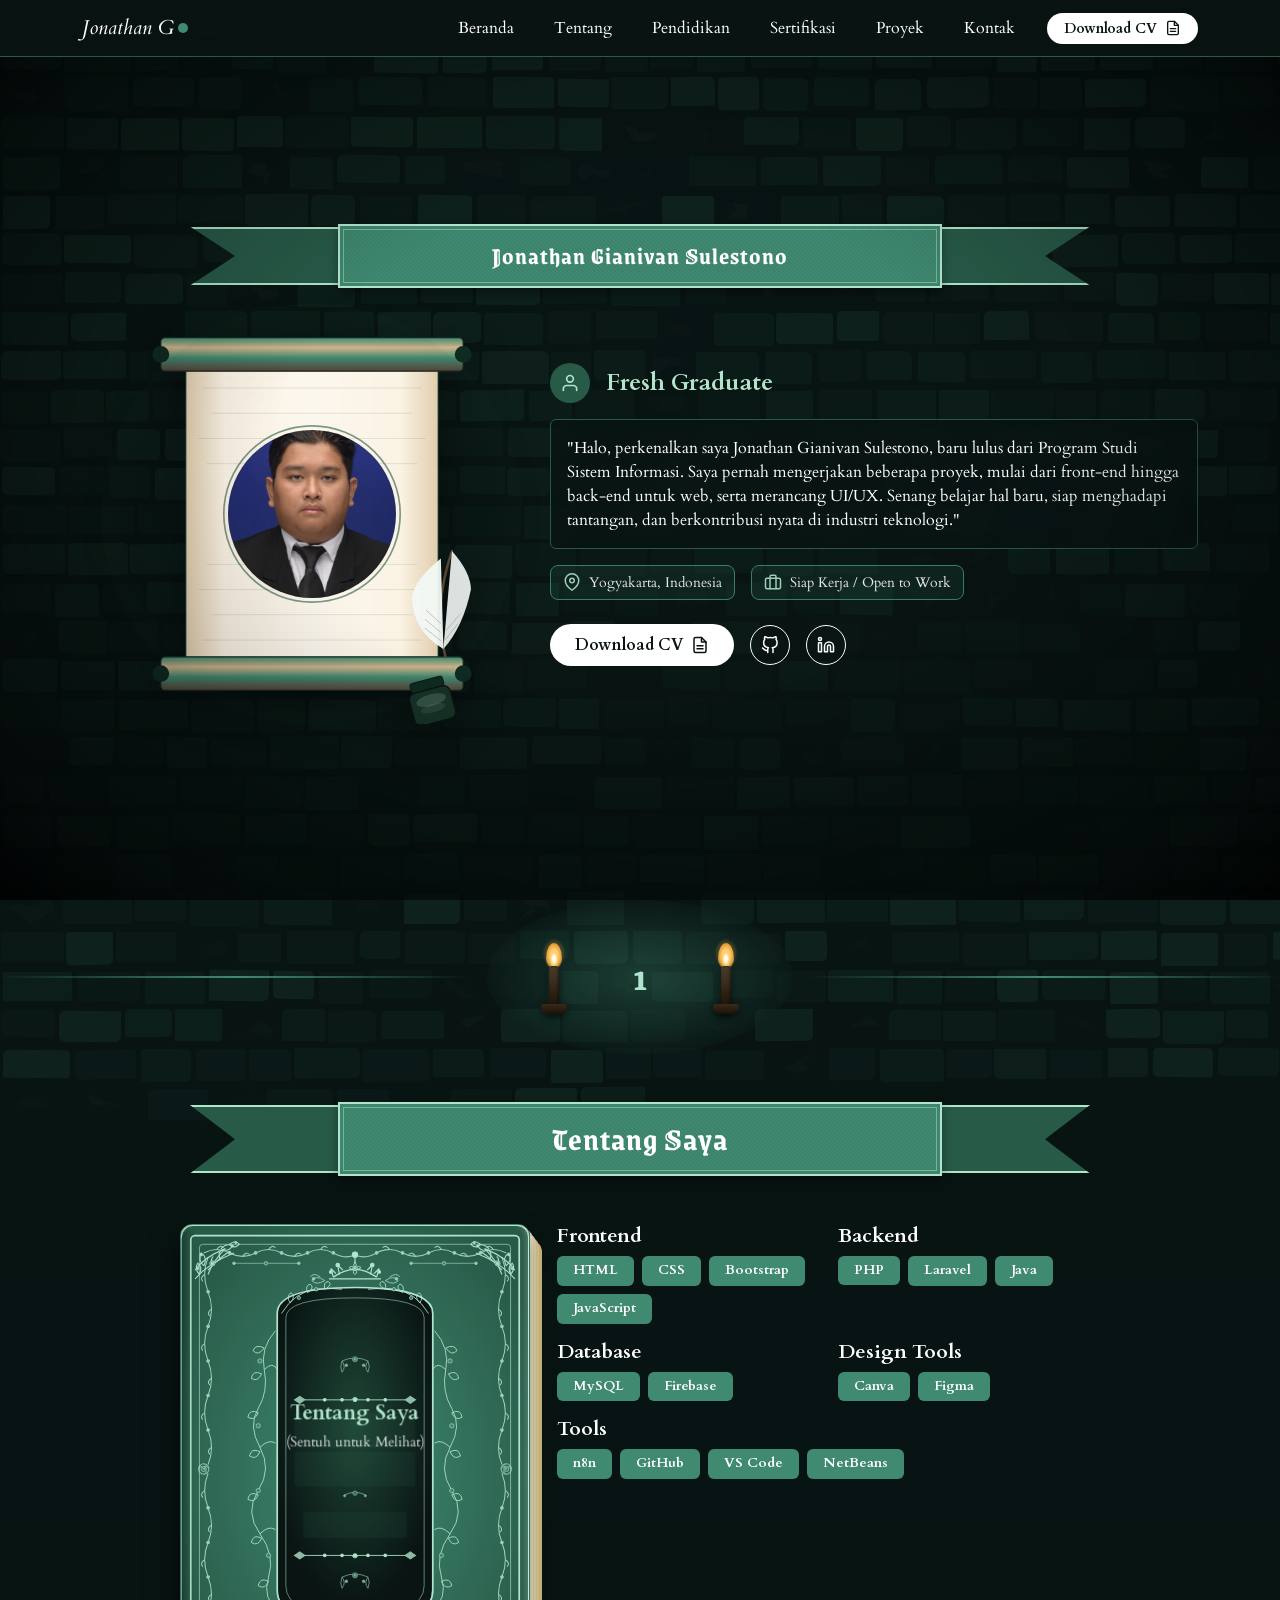
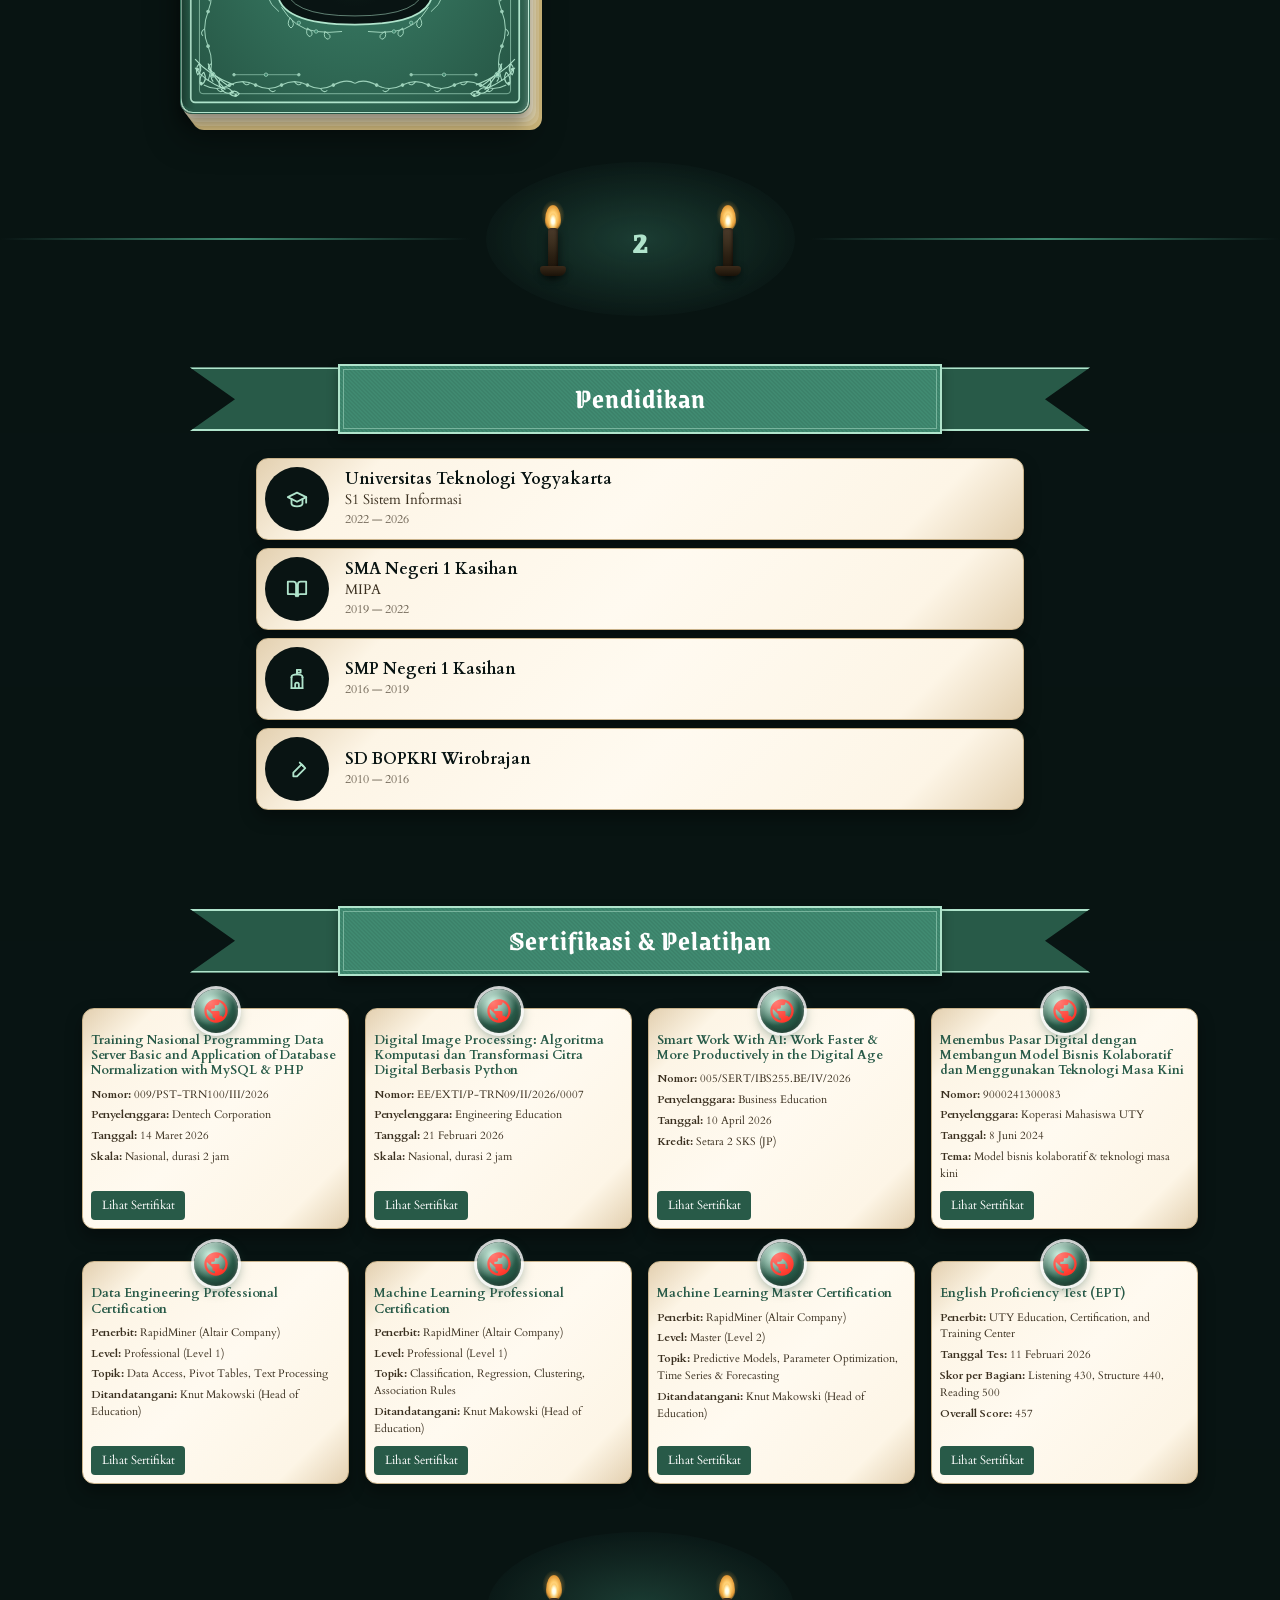
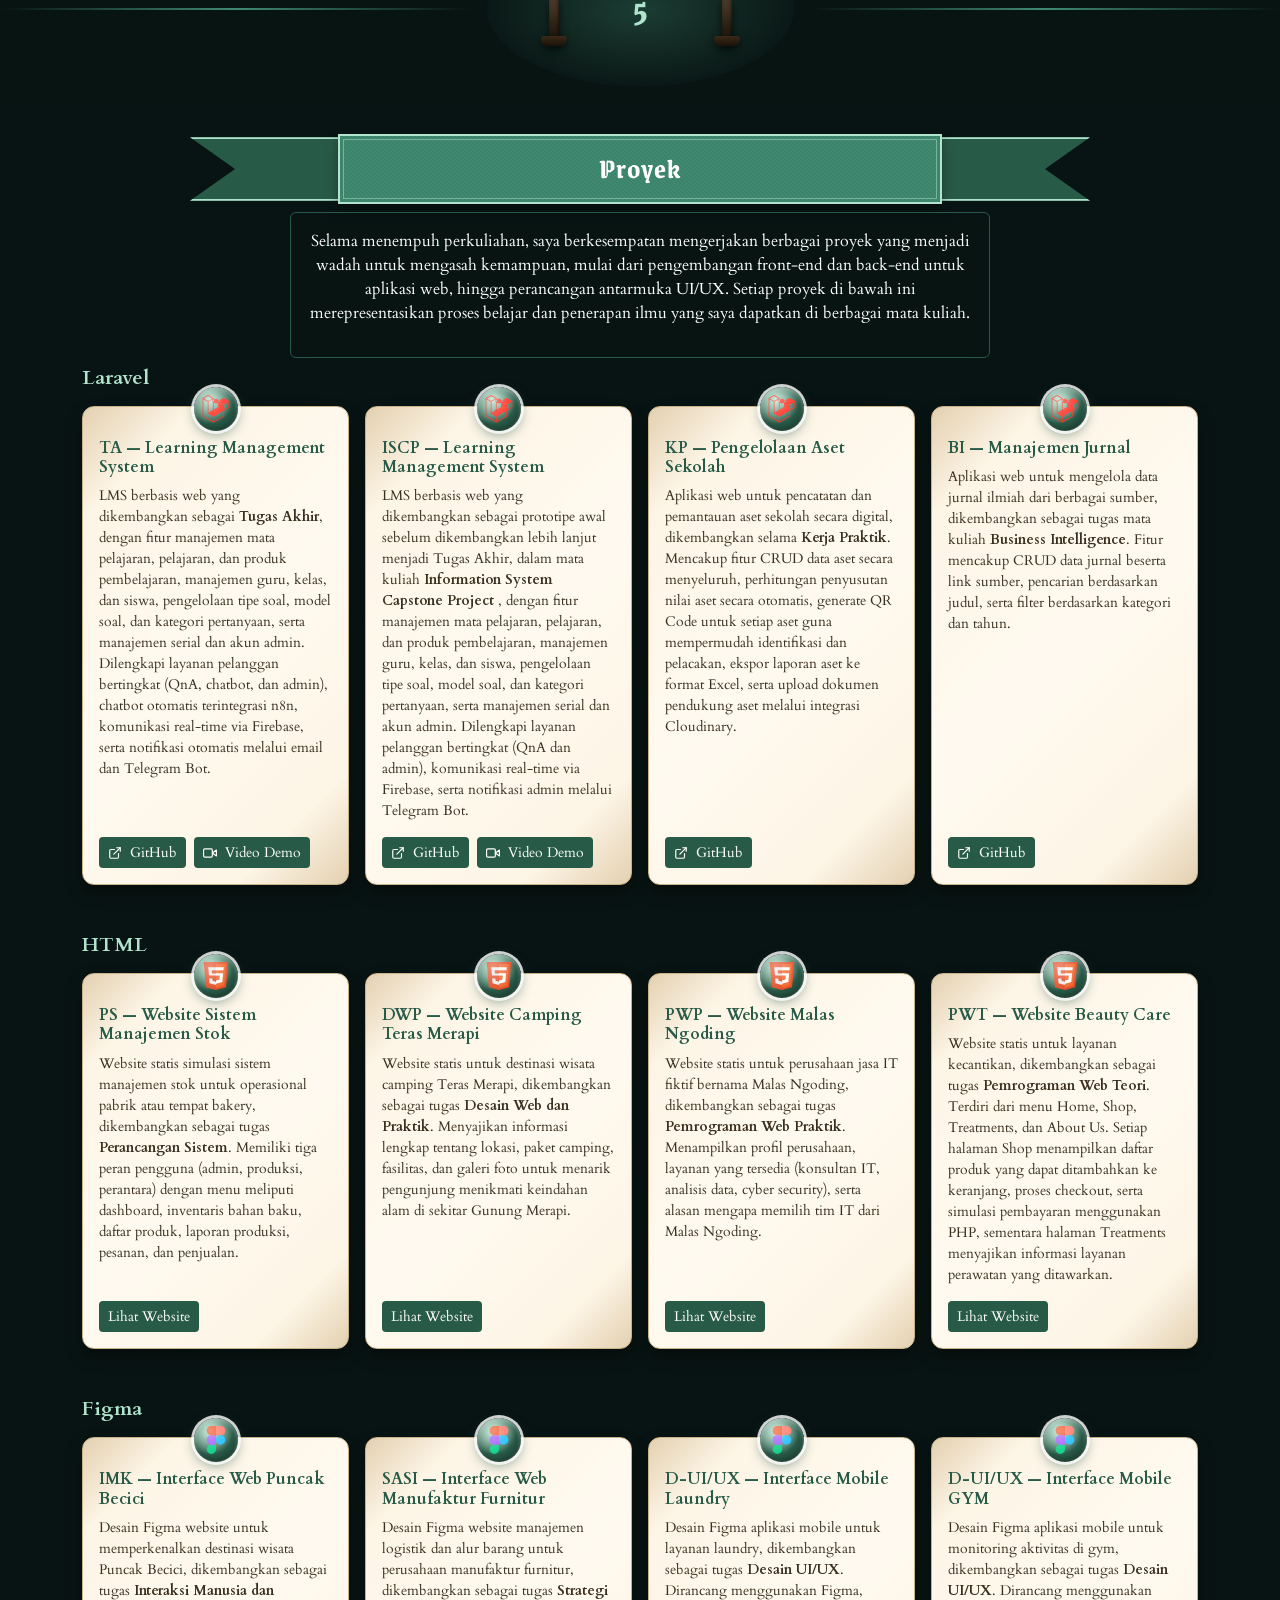
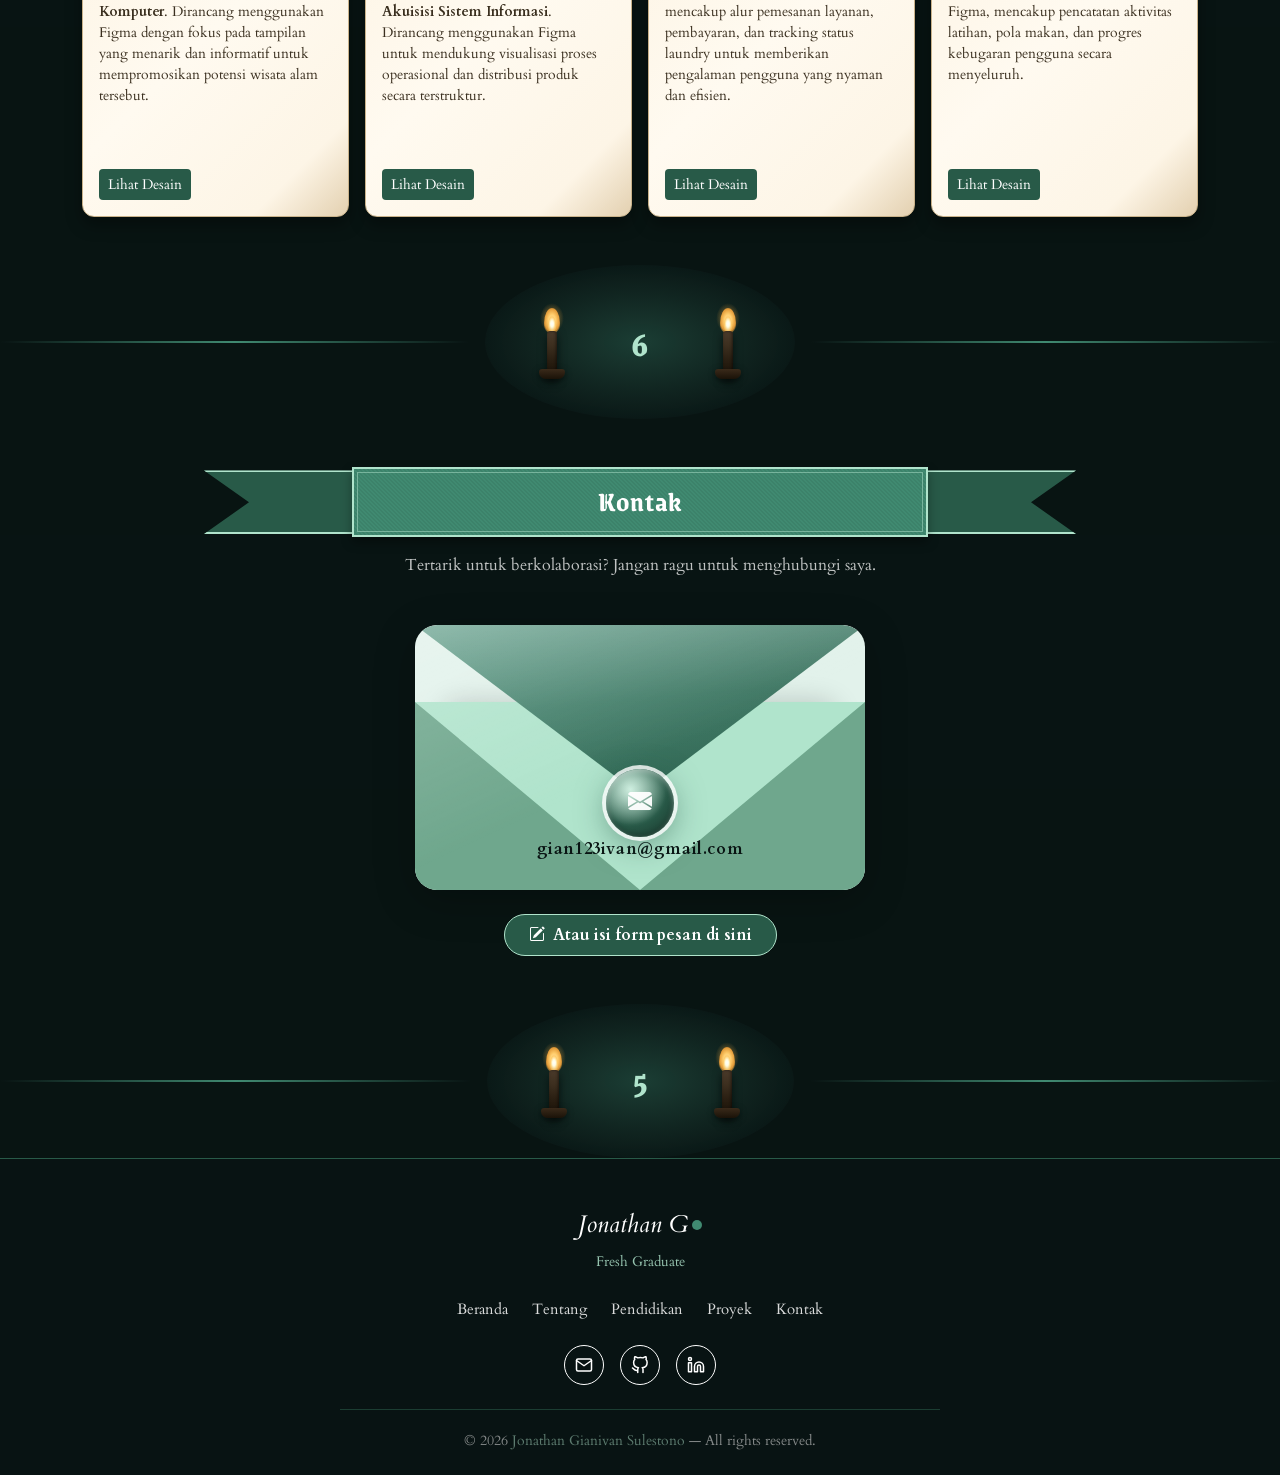
==== commit 68a4d01f: "informasi baru" ====
--- a/portfolio.html
+++ b/portfolio.html
@@ -37,12 +37,6 @@
 
     <!-- Dungeon Ambience -->
     <div class="dungeon-vignette" aria-hidden="true"></div>
-    <div class="dungeon-fog" aria-hidden="true">
-      <div class="dungeon-fog__blob"></div>
-      <div class="dungeon-fog__blob"></div>
-      <div class="dungeon-fog__blob"></div>
-    </div>
-    <div class="dungeon-eyes" id="dungeonEyes" aria-hidden="true"></div>
 
     <!-- Navigation -->
     <nav class="navbar navbar-expand-md navbar-dark fixed-top">
@@ -74,6 +68,9 @@
             </li>
             <li class="nav-item">
               <a class="nav-link" href="#education">Pendidikan</a>
+            </li>
+            <li class="nav-item">
+              <a class="nav-link" href="#certifications">Sertifikasi</a>
             </li>
             <li class="nav-item">
               <a class="nav-link" href="#projects">Proyek</a>
@@ -906,6 +903,446 @@
       </div>
     </section>
 
+    <!-- Sertifikasi & Pelatihan Section -->
+    <section id="certifications" class="section py-5">
+      <div class="container">
+        <div
+          class="d-flex justify-content-center mb-2"
+          data-aos="fade-down"
+          data-aos-duration="900"
+        >
+          <div class="title-ribbon-wrapper">
+            <div class="title-ribbon-tail-left"></div>
+            <h1 class="title-ribbon-main fs-3 mb-0">Sertifikasi & Pelatihan</h1>
+            <div class="title-ribbon-tail-right"></div>
+          </div>
+        </div>
+        <div class="row g-3 row-cols-2 row-cols-md-3 row-cols-lg-4 mt-3">
+          <!-- Card 1: Seminar Data Server -->
+          <div
+            class="col"
+            data-aos="fade-up"
+            data-aos-duration="800"
+            data-aos-delay="100"
+          >
+            <div class="card card-theme h-100 p-2" style="min-height: 200px">
+              <div class="card-seal">
+                <svg
+                  viewBox="0 0 24 24"
+                  xmlns="http://www.w3.org/2000/svg"
+                  width="22"
+                  height="22"
+                >
+                  <path
+                    fill="#FF2D20"
+                    d="M12 2C6.48 2 2 6.48 2 12s4.48 10 10 10 10-4.48 10-10S17.52 2 12 2zm-1 17.93c-3.95-.49-7-3.85-7-7.93 0-.62.08-1.21.21-1.79L9 15v1c0 1.1.9 2 2 2v1.93zm6.9-2.54c-.26-.81-1-1.39-1.9-1.39h-1v-3c0-.55-.45-1-1-1H8v-2h2c.55 0 1-.45 1-1V7h2c1.1 0 2-.9 2-2v-.41c2.93 1.19 5 4.06 5 7.41 0 2.08-.8 3.97-2.1 5.39z"
+                  />
+                </svg>
+              </div>
+              <h4 class="fs-7 fw-bold mb-2" style="font-size: 0.8rem">
+                Training Nasional Programming Data Server Basic and Application
+                of Database Normalization with MySQL & PHP
+              </h4>
+              <p class="opacity-90 mb-1" style="font-size: 0.7rem">
+                <strong>Nomor:</strong> 009/PST-TRN100/III/2026
+              </p>
+              <p class="opacity-90 mb-1" style="font-size: 0.7rem">
+                <strong>Penyelenggara:</strong> Dentech Corporation
+              </p>
+              <p class="opacity-90 mb-1" style="font-size: 0.7rem">
+                <strong>Tanggal:</strong> 14 Maret 2026
+              </p>
+              <p class="opacity-90 mb-2" style="font-size: 0.7rem">
+                <strong>Skala:</strong> Nasional, durasi 2 jam
+              </p>
+              <div class="mt-auto">
+                <a
+                  href="assets/certificates/seminar-data-server-2026.pdf"
+                  target="_blank"
+                  rel="noopener noreferrer"
+                  class="btn btn-github btn-sm d-inline-flex align-items-center gap-2"
+                  id="cert-data-server-2026"
+                  style="font-size: 0.75rem; padding: 0.3rem 0.6rem"
+                >
+                  Lihat Sertifikat
+                </a>
+              </div>
+            </div>
+          </div>
+
+          <!-- Card 2: Seminar Digital Image Processing -->
+          <div
+            class="col"
+            data-aos="fade-up"
+            data-aos-duration="800"
+            data-aos-delay="150"
+          >
+            <div class="card card-theme h-100 p-2" style="min-height: 200px">
+              <div class="card-seal">
+                <svg
+                  viewBox="0 0 24 24"
+                  xmlns="http://www.w3.org/2000/svg"
+                  width="22"
+                  height="22"
+                >
+                  <path
+                    fill="#FF2D20"
+                    d="M12 2C6.48 2 2 6.48 2 12s4.48 10 10 10 10-4.48 10-10S17.52 2 12 2zm-1 17.93c-3.95-.49-7-3.85-7-7.93 0-.62.08-1.21.21-1.79L9 15v1c0 1.1.9 2 2 2v1.93zm6.9-2.54c-.26-.81-1-1.39-1.9-1.39h-1v-3c0-.55-.45-1-1-1H8v-2h2c.55 0 1-.45 1-1V7h2c1.1 0 2-.9 2-2v-.41c2.93 1.19 5 4.06 5 7.41 0 2.08-.8 3.97-2.1 5.39z"
+                  />
+                </svg>
+              </div>
+              <h4 class="fw-bold mb-2" style="font-size: 0.8rem">
+                Digital Image Processing: Algoritma Komputasi dan Transformasi
+                Citra Digital Berbasis Python
+              </h4>
+              <p class="opacity-90 mb-1" style="font-size: 0.7rem">
+                <strong>Nomor:</strong> EE/EXTI/P-TRN09/II/2026/0007
+              </p>
+              <p class="opacity-90 mb-1" style="font-size: 0.7rem">
+                <strong>Penyelenggara:</strong> Engineering Education
+              </p>
+              <p class="opacity-90 mb-1" style="font-size: 0.7rem">
+                <strong>Tanggal:</strong> 21 Februari 2026
+              </p>
+              <p class="opacity-90 mb-2" style="font-size: 0.7rem">
+                <strong>Skala:</strong> Nasional, durasi 2 jam
+              </p>
+              <div class="mt-auto">
+                <a
+                  href="assets/certificates/seminar-digital-image-processing-2026.pdf"
+                  target="_blank"
+                  rel="noopener noreferrer"
+                  class="btn btn-github btn-sm d-inline-flex align-items-center gap-2"
+                  id="cert-digital-image-processing-2026"
+                  style="font-size: 0.75rem; padding: 0.3rem 0.6rem"
+                >
+                  Lihat Sertifikat
+                </a>
+              </div>
+            </div>
+          </div>
+
+          <!-- Card 3: Seminar Smart Work AI -->
+          <div
+            class="col"
+            data-aos="fade-up"
+            data-aos-duration="800"
+            data-aos-delay="200"
+          >
+            <div class="card card-theme h-100 p-2" style="min-height: 200px">
+              <div class="card-seal">
+                <svg
+                  viewBox="0 0 24 24"
+                  xmlns="http://www.w3.org/2000/svg"
+                  width="22"
+                  height="22"
+                >
+                  <path
+                    fill="#FF2D20"
+                    d="M12 2C6.48 2 2 6.48 2 12s4.48 10 10 10 10-4.48 10-10S17.52 2 12 2zm-1 17.93c-3.95-.49-7-3.85-7-7.93 0-.62.08-1.21.21-1.79L9 15v1c0 1.1.9 2 2 2v1.93zm6.9-2.54c-.26-.81-1-1.39-1.9-1.39h-1v-3c0-.55-.45-1-1-1H8v-2h2c.55 0 1-.45 1-1V7h2c1.1 0 2-.9 2-2v-.41c2.93 1.19 5 4.06 5 7.41 0 2.08-.8 3.97-2.1 5.39z"
+                  />
+                </svg>
+              </div>
+              <h4 class="fw-bold mb-2" style="font-size: 0.8rem">
+                Smart Work With AI: Work Faster & More Productively in the
+                Digital Age
+              </h4>
+              <p class="opacity-90 mb-1" style="font-size: 0.7rem">
+                <strong>Nomor:</strong> 005/SERT/IBS255.BE/IV/2026
+              </p>
+              <p class="opacity-90 mb-1" style="font-size: 0.7rem">
+                <strong>Penyelenggara:</strong> Business Education
+              </p>
+              <p class="opacity-90 mb-1" style="font-size: 0.7rem">
+                <strong>Tanggal:</strong> 10 April 2026
+              </p>
+              <p class="opacity-90 mb-2" style="font-size: 0.7rem">
+                <strong>Kredit:</strong> Setara 2 SKS (JP)
+              </p>
+              <div class="mt-auto">
+                <a
+                  href="assets/certificates/seminar-smart-work-ai-2026.pdf"
+                  target="_blank"
+                  rel="noopener noreferrer"
+                  class="btn btn-github btn-sm d-inline-flex align-items-center gap-2"
+                  id="cert-smart-work-ai-2026"
+                  style="font-size: 0.75rem; padding: 0.3rem 0.6rem"
+                >
+                  Lihat Sertifikat
+                </a>
+              </div>
+            </div>
+          </div>
+
+          <!-- Card 4: Seminar Pasar Digital -->
+          <div
+            class="col"
+            data-aos="fade-up"
+            data-aos-duration="800"
+            data-aos-delay="250"
+          >
+            <div class="card card-theme h-100 p-2" style="min-height: 200px">
+              <div class="card-seal">
+                <svg
+                  viewBox="0 0 24 24"
+                  xmlns="http://www.w3.org/2000/svg"
+                  width="22"
+                  height="22"
+                >
+                  <path
+                    fill="#FF2D20"
+                    d="M12 2C6.48 2 2 6.48 2 12s4.48 10 10 10 10-4.48 10-10S17.52 2 12 2zm-1 17.93c-3.95-.49-7-3.85-7-7.93 0-.62.08-1.21.21-1.79L9 15v1c0 1.1.9 2 2 2v1.93zm6.9-2.54c-.26-.81-1-1.39-1.9-1.39h-1v-3c0-.55-.45-1-1-1H8v-2h2c.55 0 1-.45 1-1V7h2c1.1 0 2-.9 2-2v-.41c2.93 1.19 5 4.06 5 7.41 0 2.08-.8 3.97-2.1 5.39z"
+                  />
+                </svg>
+              </div>
+              <h4 class="fw-bold mb-2" style="font-size: 0.8rem">
+                Menembus Pasar Digital dengan Membangun Model Bisnis Kolaboratif
+                dan Menggunakan Teknologi Masa Kini
+              </h4>
+              <p class="opacity-90 mb-1" style="font-size: 0.7rem">
+                <strong>Nomor:</strong> 9000241300083
+              </p>
+              <p class="opacity-90 mb-1" style="font-size: 0.7rem">
+                <strong>Penyelenggara:</strong> Koperasi Mahasiswa UTY
+              </p>
+              <p class="opacity-90 mb-1" style="font-size: 0.7rem">
+                <strong>Tanggal:</strong> 8 Juni 2024
+              </p>
+              <p class="opacity-90 mb-2" style="font-size: 0.7rem">
+                <strong>Tema:</strong> Model bisnis kolaboratif & teknologi masa
+                kini
+              </p>
+              <div class="mt-auto">
+                <a
+                  href="assets/certificates/seminar-pasar-digital-2024.pdf"
+                  target="_blank"
+                  rel="noopener noreferrer"
+                  class="btn btn-github btn-sm d-inline-flex align-items-center gap-2"
+                  id="cert-pasar-digital-2024"
+                  style="font-size: 0.75rem; padding: 0.3rem 0.6rem"
+                >
+                  Lihat Sertifikat
+                </a>
+              </div>
+            </div>
+          </div>
+        </div>
+        <div class="row g-3 row-cols-2 row-cols-md-3 row-cols-lg-4 mt-3">
+          <!-- Card 5: Data Engineering Professional Certification -->
+          <div
+            class="col"
+            data-aos="fade-up"
+            data-aos-duration="800"
+            data-aos-delay="300"
+          >
+            <div class="card card-theme h-100 p-2" style="min-height: 200px">
+              <div class="card-seal">
+                <svg
+                  viewBox="0 0 24 24"
+                  xmlns="http://www.w3.org/2000/svg"
+                  width="22"
+                  height="22"
+                >
+                  <path
+                    fill="#FF2D20"
+                    d="M12 2C6.48 2 2 6.48 2 12s4.48 10 10 10 10-4.48 10-10S17.52 2 12 2zm-1 17.93c-3.95-.49-7-3.85-7-7.93 0-.62.08-1.21.21-1.79L9 15v1c0 1.1.9 2 2 2v1.93zm6.9-2.54c-.26-.81-1-1.39-1.9-1.39h-1v-3c0-.55-.45-1-1-1H8v-2h2c.55 0 1-.45 1-1V7h2c1.1 0 2-.9 2-2v-.41c2.93 1.19 5 4.06 5 7.41 0 2.08-.8 3.97-2.1 5.39z"
+                  />
+                </svg>
+              </div>
+              <h4 class="fw-bold mb-2" style="font-size: 0.8rem">
+                Data Engineering Professional Certification
+              </h4>
+              <p class="opacity-90 mb-1" style="font-size: 0.7rem">
+                <strong>Penerbit:</strong> RapidMiner (Altair Company)
+              </p>
+              <p class="opacity-90 mb-1" style="font-size: 0.7rem">
+                <strong>Level:</strong> Professional (Level 1)
+              </p>
+              <p class="opacity-90 mb-1" style="font-size: 0.7rem">
+                <strong>Topik:</strong> Data Access, Pivot Tables, Text
+                Processing
+              </p>
+              <p class="opacity-90 mb-2" style="font-size: 0.7rem">
+                <strong>Ditandatangani:</strong> Knut Makowski (Head of
+                Education)
+              </p>
+              <div class="mt-auto">
+                <a
+                  href="assets/certificates/cert-data-engineering-rapidminer.pdf"
+                  target="_blank"
+                  rel="noopener noreferrer"
+                  class="btn btn-github btn-sm d-inline-flex align-items-center gap-2"
+                  id="cert-data-engineering-rapidminer"
+                  style="font-size: 0.75rem; padding: 0.3rem 0.6rem"
+                >
+                  Lihat Sertifikat
+                </a>
+              </div>
+            </div>
+          </div>
+
+          <!-- Card 6: Machine Learning Professional Certification -->
+          <div
+            class="col"
+            data-aos="fade-up"
+            data-aos-duration="800"
+            data-aos-delay="350"
+          >
+            <div class="card card-theme h-100 p-2" style="min-height: 200px">
+              <div class="card-seal">
+                <svg
+                  viewBox="0 0 24 24"
+                  xmlns="http://www.w3.org/2000/svg"
+                  width="22"
+                  height="22"
+                >
+                  <path
+                    fill="#FF2D20"
+                    d="M12 2C6.48 2 2 6.48 2 12s4.48 10 10 10 10-4.48 10-10S17.52 2 12 2zm-1 17.93c-3.95-.49-7-3.85-7-7.93 0-.62.08-1.21.21-1.79L9 15v1c0 1.1.9 2 2 2v1.93zm6.9-2.54c-.26-.81-1-1.39-1.9-1.39h-1v-3c0-.55-.45-1-1-1H8v-2h2c.55 0 1-.45 1-1V7h2c1.1 0 2-.9 2-2v-.41c2.93 1.19 5 4.06 5 7.41 0 2.08-.8 3.97-2.1 5.39z"
+                  />
+                </svg>
+              </div>
+              <h4 class="fw-bold mb-2" style="font-size: 0.8rem">
+                Machine Learning Professional Certification
+              </h4>
+              <p class="opacity-90 mb-1" style="font-size: 0.7rem">
+                <strong>Penerbit:</strong> RapidMiner (Altair Company)
+              </p>
+              <p class="opacity-90 mb-1" style="font-size: 0.7rem">
+                <strong>Level:</strong> Professional (Level 1)
+              </p>
+              <p class="opacity-90 mb-1" style="font-size: 0.7rem">
+                <strong>Topik:</strong> Classification, Regression, Clustering,
+                Association Rules
+              </p>
+              <p class="opacity-90 mb-2" style="font-size: 0.7rem">
+                <strong>Ditandatangani:</strong> Knut Makowski (Head of
+                Education)
+              </p>
+              <div class="mt-auto">
+                <a
+                  href="assets/certificates/cert-machine-learning-professional-rapidminer.pdf"
+                  target="_blank"
+                  rel="noopener noreferrer"
+                  class="btn btn-github btn-sm d-inline-flex align-items-center gap-2"
+                  id="cert-ml-professional-rapidminer"
+                  style="font-size: 0.75rem; padding: 0.3rem 0.6rem"
+                >
+                  Lihat Sertifikat
+                </a>
+              </div>
+            </div>
+          </div>
+
+          <!-- Card 7: Machine Learning Master Certification -->
+          <div
+            class="col"
+            data-aos="fade-up"
+            data-aos-duration="800"
+            data-aos-delay="400"
+          >
+            <div class="card card-theme h-100 p-2" style="min-height: 200px">
+              <div class="card-seal">
+                <svg
+                  viewBox="0 0 24 24"
+                  xmlns="http://www.w3.org/2000/svg"
+                  width="22"
+                  height="22"
+                >
+                  <path
+                    fill="#FF2D20"
+                    d="M12 2C6.48 2 2 6.48 2 12s4.48 10 10 10 10-4.48 10-10S17.52 2 12 2zm-1 17.93c-3.95-.49-7-3.85-7-7.93 0-.62.08-1.21.21-1.79L9 15v1c0 1.1.9 2 2 2v1.93zm6.9-2.54c-.26-.81-1-1.39-1.9-1.39h-1v-3c0-.55-.45-1-1-1H8v-2h2c1.1 0 2-.9 2-2v-.41c2.93 1.19 5 4.06 5 7.41 0 2.08-.8 3.97-2.1 5.39z"
+                  />
+                </svg>
+              </div>
+              <h4 class="fw-bold mb-2" style="font-size: 0.8rem">
+                Machine Learning Master Certification
+              </h4>
+              <p class="opacity-90 mb-1" style="font-size: 0.7rem">
+                <strong>Penerbit:</strong> RapidMiner (Altair Company)
+              </p>
+              <p class="opacity-90 mb-1" style="font-size: 0.7rem">
+                <strong>Level:</strong> Master (Level 2)
+              </p>
+              <p class="opacity-90 mb-1" style="font-size: 0.7rem">
+                <strong>Topik:</strong> Predictive Models, Parameter
+                Optimization, Time Series & Forecasting
+              </p>
+              <p class="opacity-90 mb-2" style="font-size: 0.7rem">
+                <strong>Ditandatangani:</strong> Knut Makowski (Head of
+                Education)
+              </p>
+              <div class="mt-auto">
+                <a
+                  href="assets/certificates/cert-machine-learning-master-rapidminer.pdf"
+                  target="_blank"
+                  rel="noopener noreferrer"
+                  class="btn btn-github btn-sm d-inline-flex align-items-center gap-2"
+                  id="cert-ml-master-rapidminer"
+                  style="font-size: 0.75rem; padding: 0.3rem 0.6rem"
+                >
+                  Lihat Sertifikat
+                </a>
+              </div>
+            </div>
+          </div>
+
+          <!-- Card 8: English Proficiency Test -->
+          <div
+            class="col"
+            data-aos="fade-up"
+            data-aos-duration="800"
+            data-aos-delay="450"
+          >
+            <div class="card card-theme h-100 p-2" style="min-height: 200px">
+              <div class="card-seal">
+                <svg
+                  viewBox="0 0 24 24"
+                  xmlns="http://www.w3.org/2000/svg"
+                  width="22"
+                  height="22"
+                >
+                  <path
+                    fill="#FF2D20"
+                    d="M12 2C6.48 2 2 6.48 2 12s4.48 10 10 10 10-4.48 10-10S17.52 2 12 2zm-1 17.93c-3.95-.49-7-3.85-7-7.93 0-.62.08-1.21.21-1.79L9 15v1c0 1.1.9 2 2 2v1.93zm6.9-2.54c-.26-.81-1-1.39-1.9-1.39h-1v-3c0-.55-.45-1-1-1H8v-2h2c.55 0 1-.45 1-1V7h2c1.1 0 2-.9 2-2v-.41c2.93 1.19 5 4.06 5 7.41 0 2.08-.8 3.97-2.1 5.39z"
+                  />
+                </svg>
+              </div>
+              <h4 class="fw-bold mb-2" style="font-size: 0.8rem">
+                English Proficiency Test (EPT)
+              </h4>
+              <p class="opacity-90 mb-1" style="font-size: 0.7rem">
+                <strong>Penerbit:</strong> UTY Education, Certification, and
+                Training Center
+              </p>
+              <p class="opacity-90 mb-1" style="font-size: 0.7rem">
+                <strong>Tanggal Tes:</strong> 11 Februari 2026
+              </p>
+              <p class="opacity-90 mb-1" style="font-size: 0.7rem">
+                <strong>Skor per Bagian:</strong> Listening 430, Structure 440,
+                Reading 500
+              </p>
+              <p class="opacity-90 mb-2" style="font-size: 0.7rem">
+                <strong>Overall Score:</strong> 457
+              </p>
+              <div class="mt-auto">
+                <a
+                  href="assets/certificates/english-proficiency-test-2026.pdf"
+                  target="_blank"
+                  rel="noopener noreferrer"
+                  class="btn btn-github btn-sm d-inline-flex align-items-center gap-2"
+                  id="cert-english-proficiency-2026"
+                  style="font-size: 0.75rem; padding: 0.3rem 0.6rem"
+                >
+                  Lihat Sertifikat
+                </a>
+              </div>
+            </div>
+          </div>
+        </div>
+      </div>
+    </section>
+
     <div class="section-divider">
       <span class="divider-line"></span>
       <span class="divider-torches-group">
@@ -922,7 +1359,7 @@
           <span class="torch-base"></span>
         </span>
 
-        <span class="divider-number">3</span>
+        <span class="divider-number">5</span>
 
         <span class="divider-torch">
           <span class="torch-flame-wrap">
@@ -1685,7 +2122,7 @@
           <span class="torch-base"></span>
         </span>
 
-        <span class="divider-number">4</span>
+        <span class="divider-number">6</span>
 
         <span class="divider-torch">
           <span class="torch-flame-wrap">
@@ -2021,10 +2458,13 @@
           const targetUrl = photoLink.getAttribute("href");
 
           overlay.classList.add("active", "portal-exit");
-          
+
           // Screen shake effect
           document.body.classList.add("portal-shaking");
-          setTimeout(() => document.body.classList.remove("portal-shaking"), 150);
+          setTimeout(
+            () => document.body.classList.remove("portal-shaking"),
+            150,
+          );
 
           // tunggu animasi portal sebelum pindah halaman, lalu cleanup
           setTimeout(function () {
@@ -2037,53 +2477,9 @@
       // Reset portal state on page show (back button / bfcache)
       window.addEventListener("pageshow", (e) => {
         const overlay = document.getElementById("portalOverlay");
-        if (overlay) overlay.classList.remove("active", "portal-enter", "portal-exit");
+        if (overlay)
+          overlay.classList.remove("active", "portal-enter", "portal-exit");
       });
-
-      // ===== Mata mengintip - sekali saja per sesi =====
-      (function () {
-        const container = document.getElementById("dungeonEyes");
-        if (!container) return;
-        if (sessionStorage.getItem("dungeonEyesShown")) return;
-
-        const count = 4;
-        const eyes = [];
-        for (let i = 0; i < count; i++) {
-          const eye = document.createElement("div");
-          eye.className = "dungeon-eye";
-          const x = 10 + Math.random() * 80;
-          const y = 15 + Math.random() * 60;
-          eye.style.left = x + "%";
-          eye.style.top = y + "%";
-          const pupil = document.createElement("span");
-          pupil.className = "dungeon-eye-pupil";
-          eye.appendChild(pupil);
-          container.appendChild(eye);
-          eyes.push(eye);
-        }
-
-        const wall = document.getElementById("wall");
-        if (!wall) return;
-        const observer = new IntersectionObserver(
-          (entries, obs) => {
-            entries.forEach((entry) => {
-              if (!entry.isIntersecting) return;
-              eyes.forEach((eye, i) => {
-                setTimeout(() => eye.classList.add("visible"), i * 350);
-              });
-              setTimeout(() => {
-                eyes.forEach((eye, i) => {
-                  setTimeout(() => eye.classList.remove("visible"), i * 200);
-                });
-              }, 3000);
-              sessionStorage.setItem("dungeonEyesShown", "true");
-              obs.unobserve(entry.target);
-            });
-          },
-          { threshold: 0.1 },
-        );
-        observer.observe(wall);
-      })();
 
       // Brick Wall Generator
       (function () {
@@ -2135,7 +2531,9 @@
               brick.style.width = `${width}px`;
               brick.style.height = `${height}px`;
 
-              const colorIdx = Math.floor(cellRandom(row, col, 3) * colors.length);
+              const colorIdx = Math.floor(
+                cellRandom(row, col, 3) * colors.length,
+              );
               brick.style.backgroundColor = colors[colorIdx];
 
               // 15% ruin bricks
@@ -2146,7 +2544,8 @@
                 const pts = [];
                 for (let p = 0; p < 8; p++) {
                   const angle = (p / 8) * Math.PI * 2;
-                  const radiusVariation = 0.4 + 0.6 * cellRandom(row, col, 5 + p);
+                  const radiusVariation =
+                    0.4 + 0.6 * cellRandom(row, col, 5 + p);
                   const rx = 0.5 + (radiusVariation - 0.5) * Math.cos(angle);
                   const ry = 0.5 + (radiusVariation - 0.5) * Math.sin(angle);
                   pts.push(`${rx * 100}% ${ry * 100}%`);
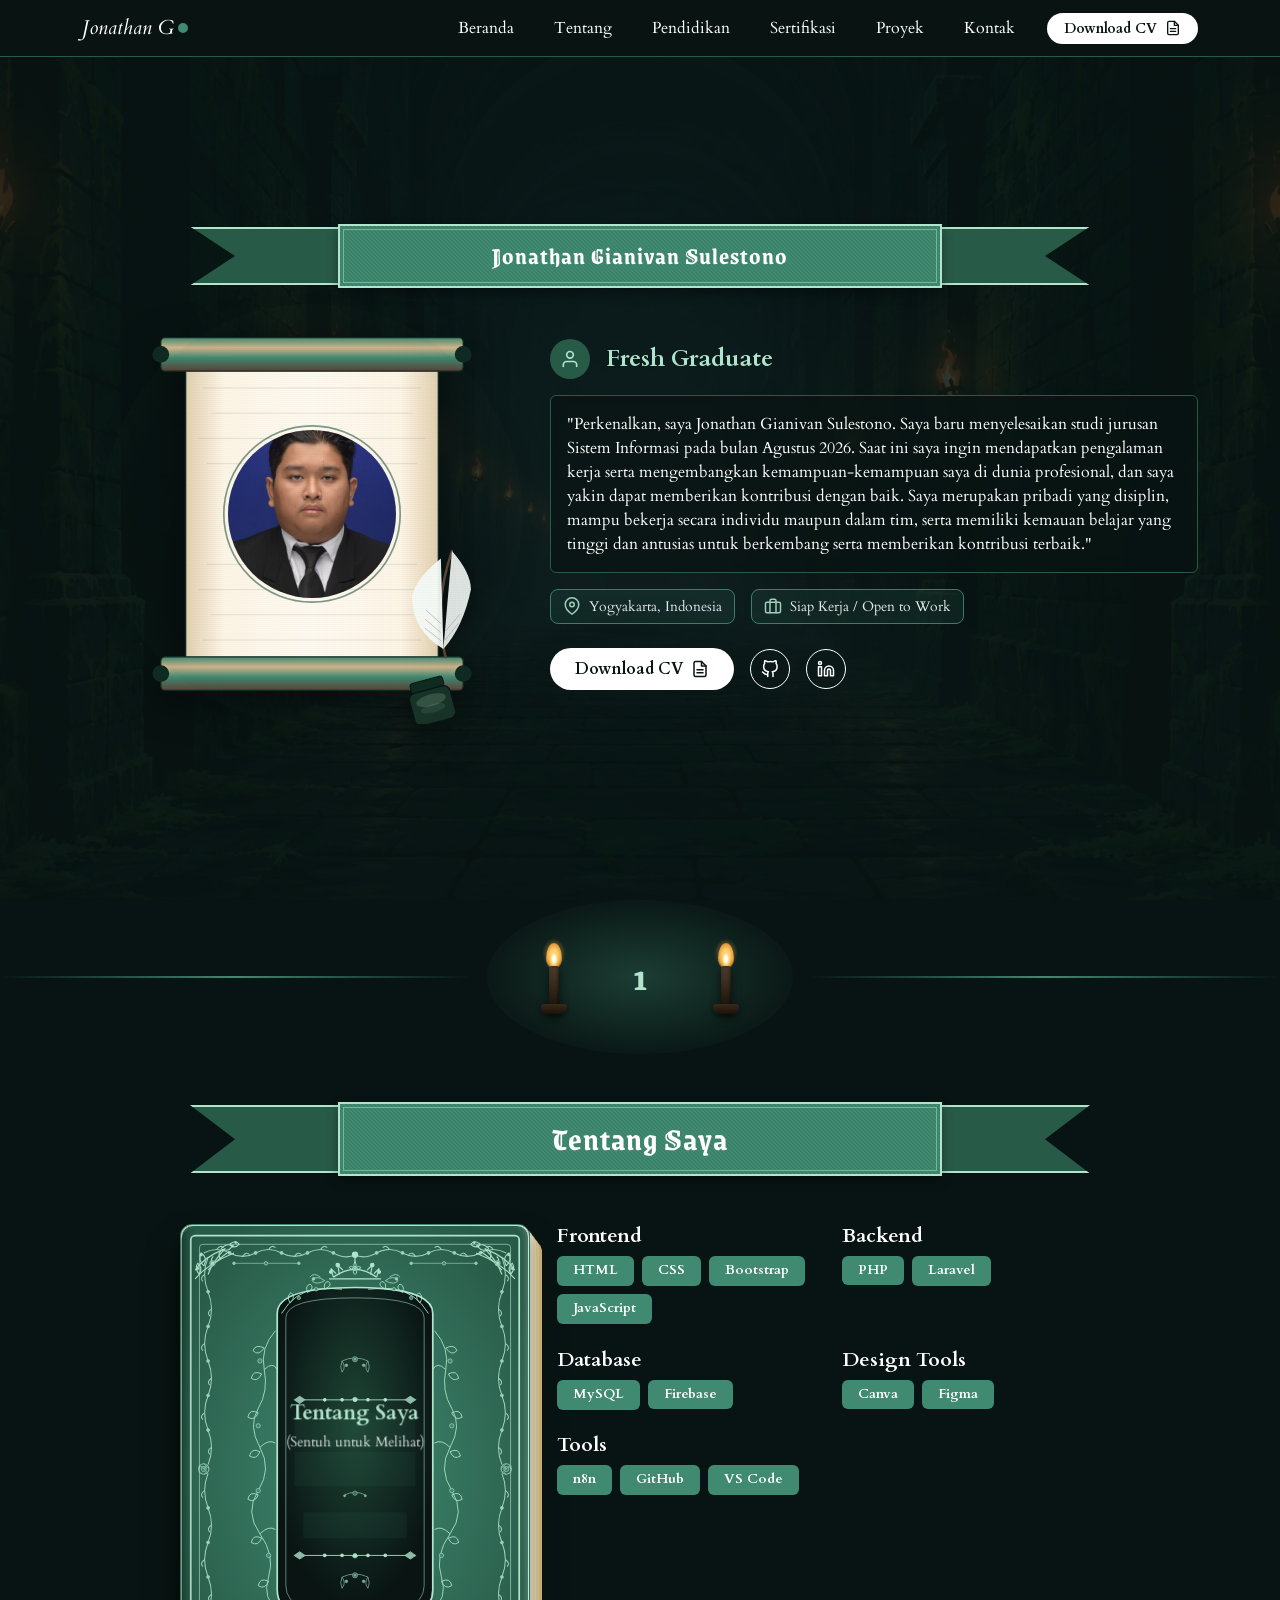
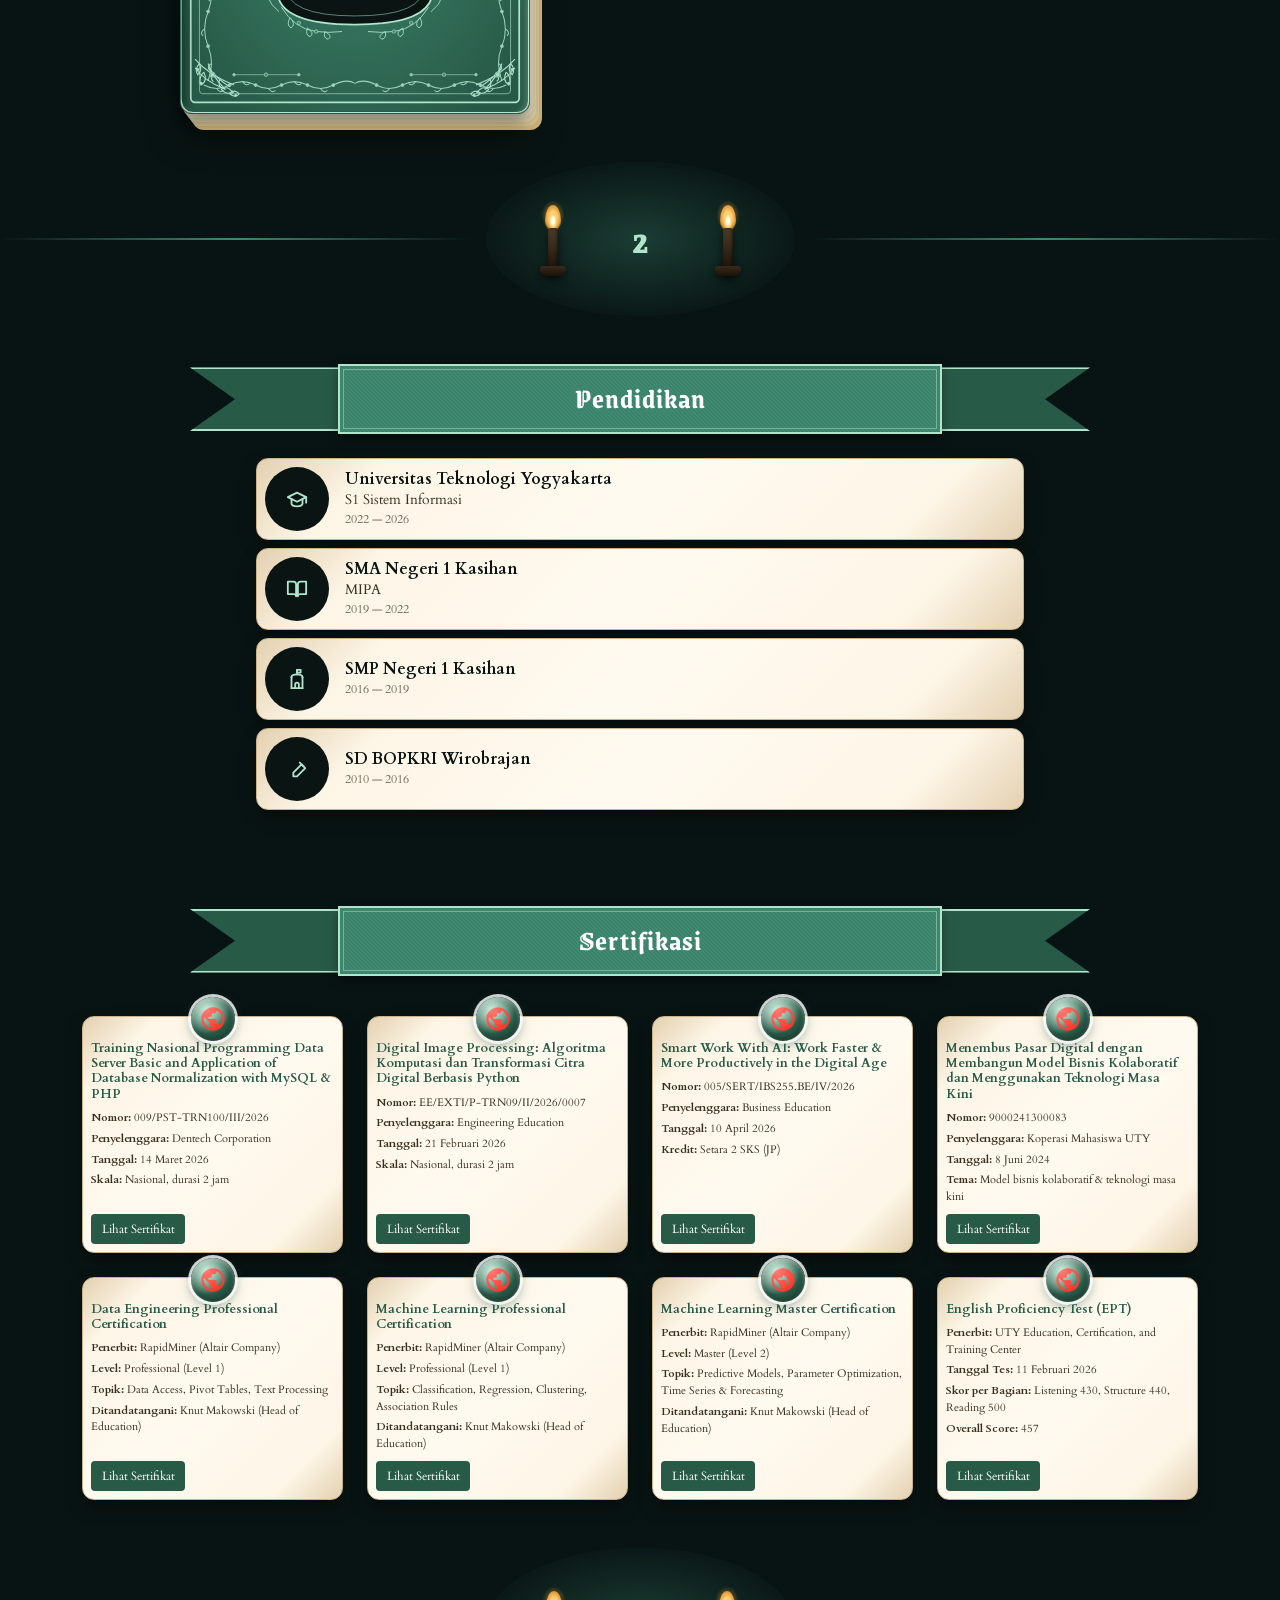
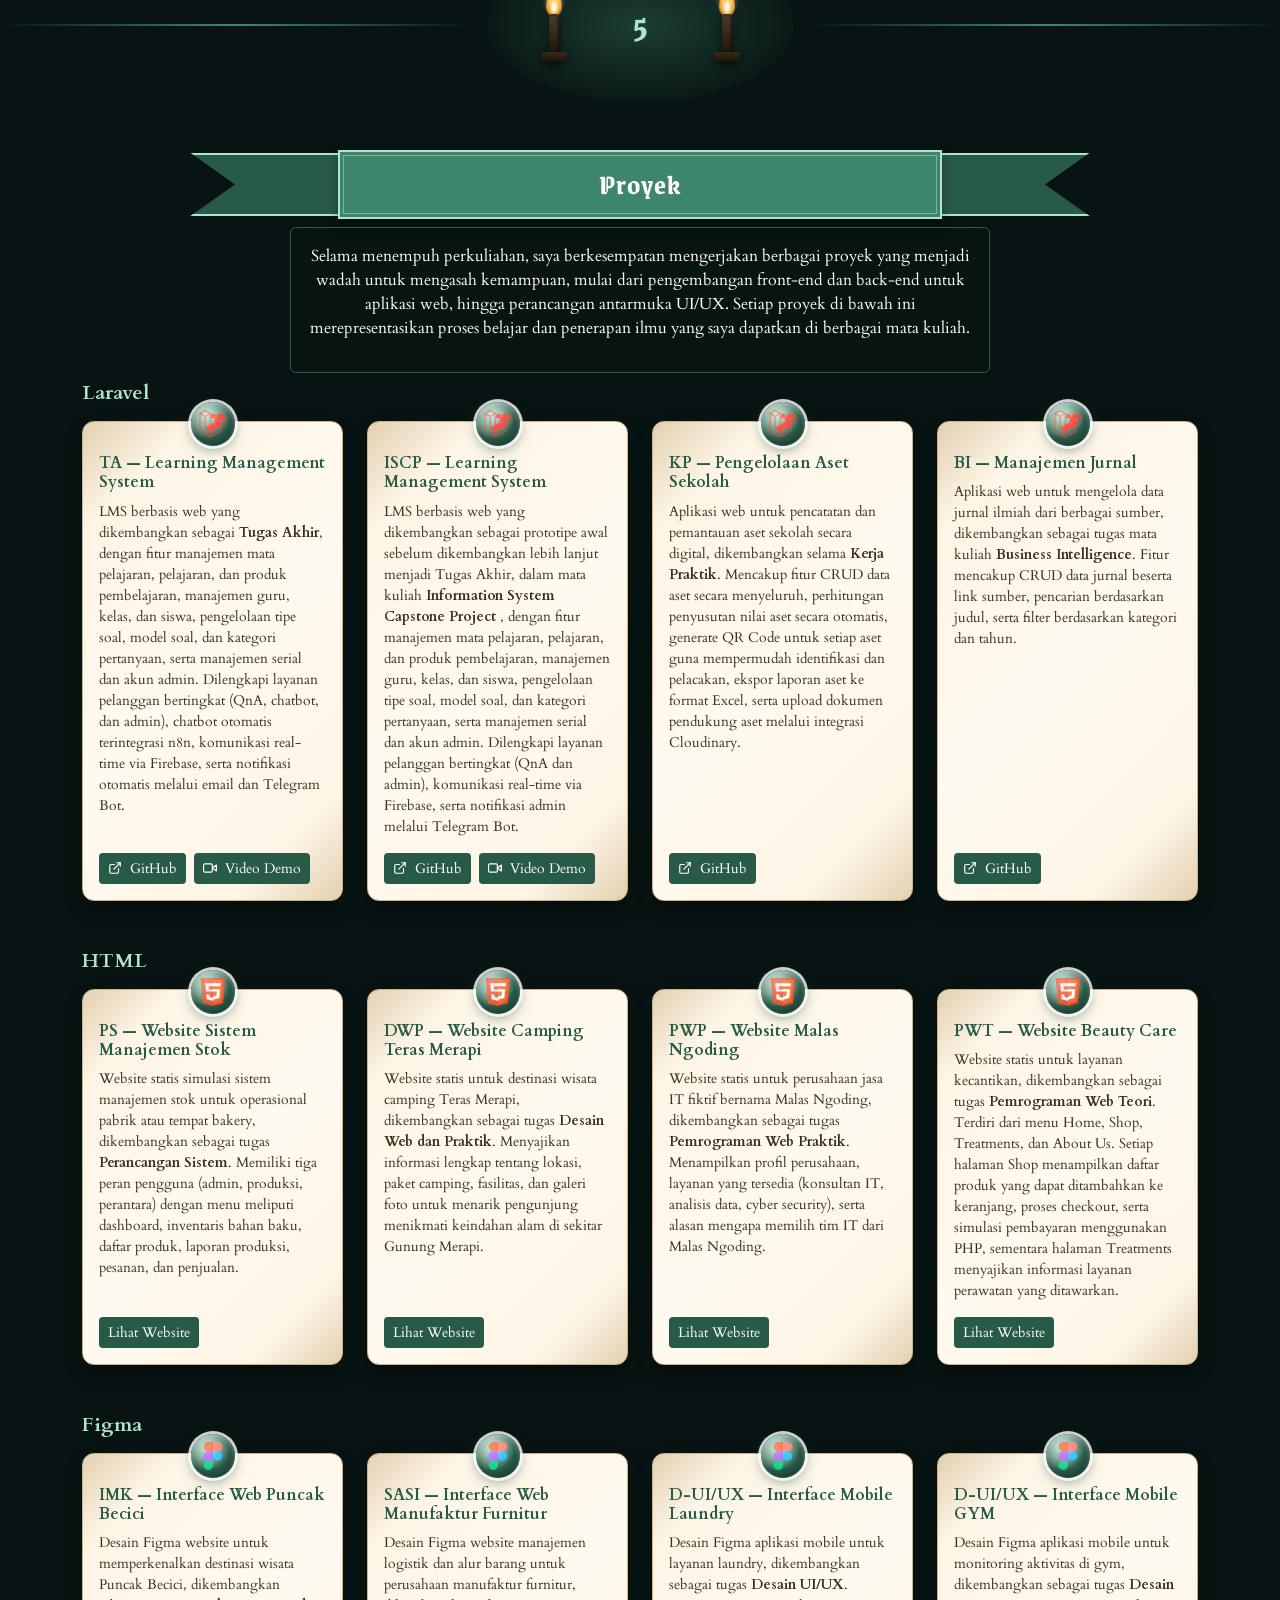
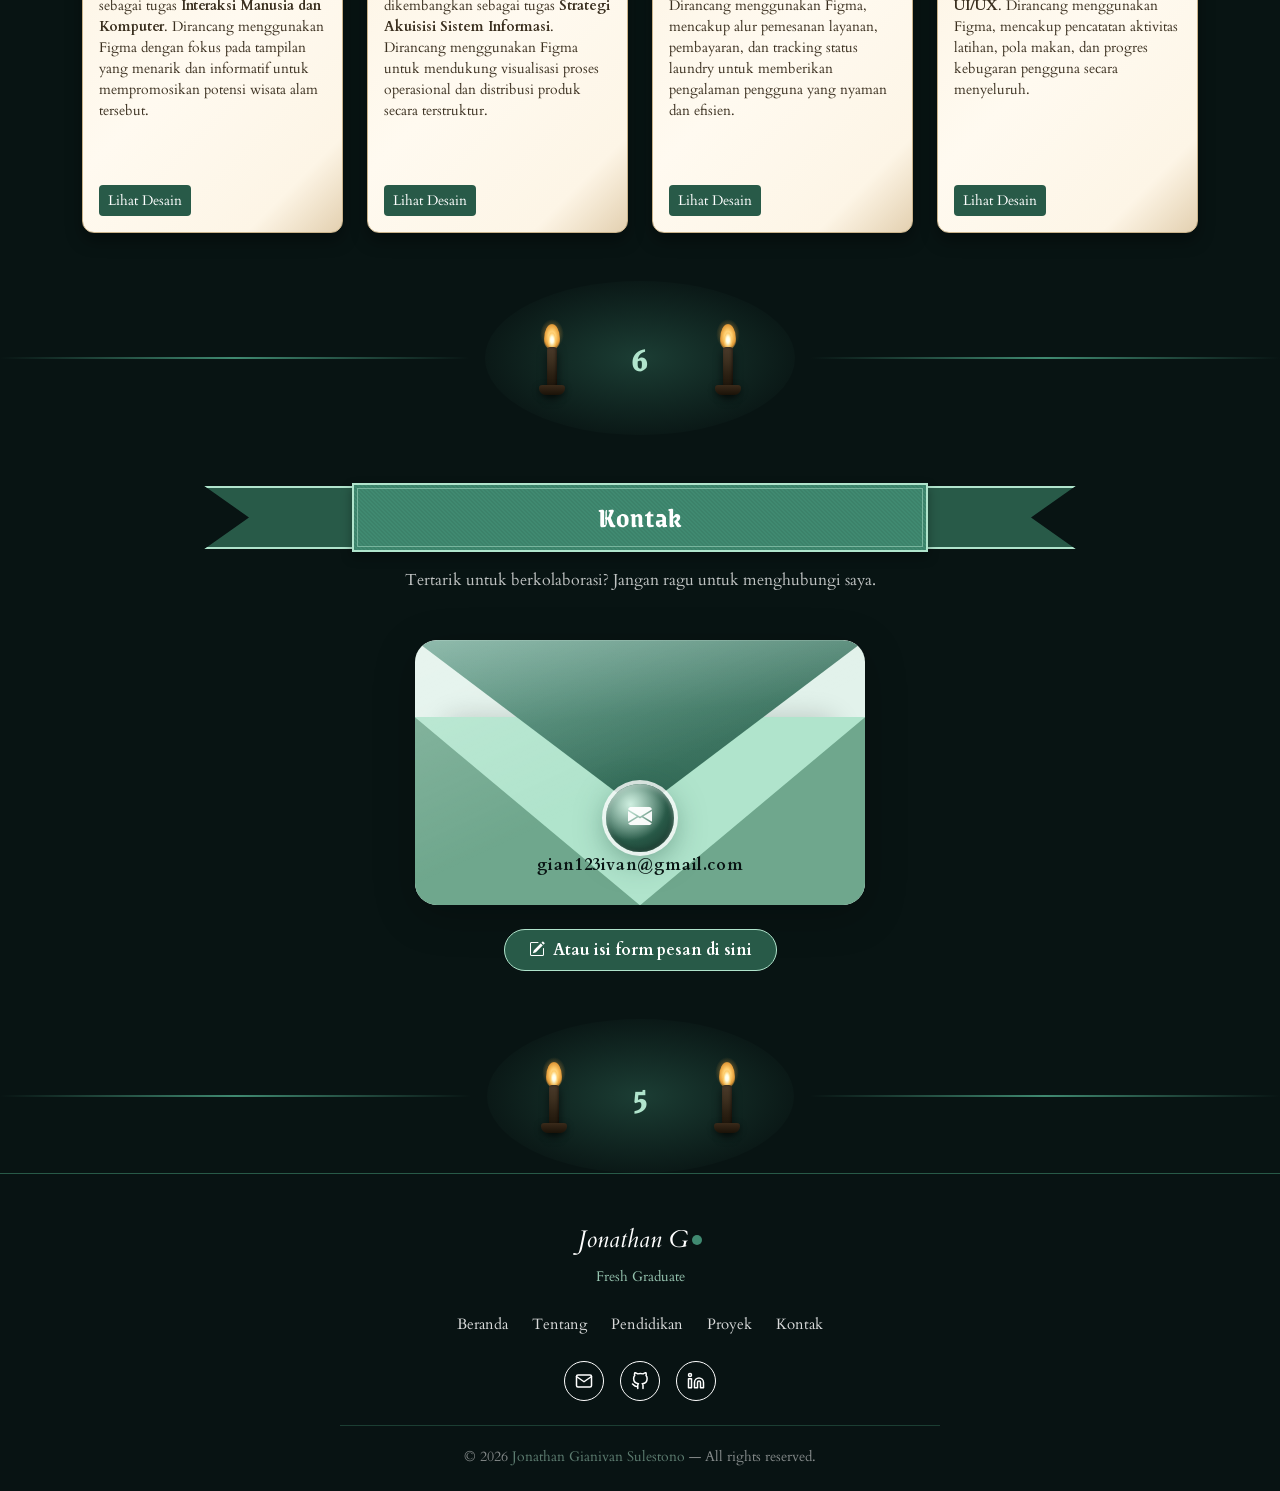
==== commit 9600af87: "ganti latar belakang" ====
--- a/portfolio.html
+++ b/portfolio.html
@@ -32,11 +32,6 @@
     <div id="portalOverlay">
       <img src="assets/Portal.svg" alt="Portal" id="portalImg" />
     </div>
-    <!-- Brick Wall Background -->
-    <div id="wall"></div>
-
-    <!-- Dungeon Ambience -->
-    <div class="dungeon-vignette" aria-hidden="true"></div>
 
     <!-- Navigation -->
     <nav class="navbar navbar-expand-md navbar-dark fixed-top">
@@ -112,7 +107,6 @@
 
     <!-- Hero Section -->
     <section id="hero" class="hero d-flex align-items-center pt-5">
-      <div class="hero-pattern" aria-hidden="true"></div>
       <div class="container position-relative">
         <!-- Ribbon full width -->
         <div class="row mb-3">
@@ -175,11 +169,14 @@
               data-aos-delay="250"
             >
               <p class="mb-0 opacity-90">
-                "Halo, perkenalkan saya Jonathan Gianivan Sulestono, baru lulus
-                dari Program Studi Sistem Informasi. Saya pernah mengerjakan
-                beberapa proyek, mulai dari front-end hingga back-end untuk web,
-                serta merancang UI/UX. Senang belajar hal baru, siap menghadapi
-                tantangan, dan berkontribusi nyata di industri teknologi."
+                "Perkenalkan, saya Jonathan Gianivan Sulestono. Saya baru
+                menyelesaikan studi jurusan Sistem Informasi pada bulan Agustus
+                2026. Saat ini saya ingin mendapatkan pengalaman kerja serta
+                mengembangkan kemampuan-kemampuan saya di dunia profesional, dan
+                saya yakin dapat memberikan kontribusi dengan baik. Saya
+                merupakan pribadi yang disiplin, mampu bekerja secara individu
+                maupun dalam tim, serta memiliki kemauan belajar yang tinggi dan
+                antusias untuk berkembang serta memberikan kontribusi terbaik."
               </p>
             </div>
 
@@ -633,7 +630,7 @@
           </div>
 
           <div class="col-12 col-md-6">
-            <div class="row g-3" id="skills">
+            <div class="row g-4" id="skills">
               <div
                 class="col-6"
                 data-aos="fade-up"
@@ -659,7 +656,6 @@
                 <div class="skills-list d-flex flex-wrap gap-2">
                   <span class="badge rounded-2 px-3 py-2">PHP</span>
                   <span class="badge rounded-2 px-3 py-2">Laravel</span>
-                  <span class="badge rounded-2 px-3 py-2">Java</span>
                 </div>
               </div>
 
@@ -700,7 +696,6 @@
                   <span class="badge rounded-2 px-3 py-2">n8n</span>
                   <span class="badge rounded-2 px-3 py-2">GitHub</span>
                   <span class="badge rounded-2 px-3 py-2">VS Code</span>
-                  <span class="badge rounded-2 px-3 py-2">NetBeans</span>
                 </div>
               </div>
             </div>
@@ -903,7 +898,7 @@
       </div>
     </section>
 
-    <!-- Sertifikasi & Pelatihan Section -->
+    <!-- Sertifikasi Section -->
     <section id="certifications" class="section py-5">
       <div class="container">
         <div
@@ -913,11 +908,11 @@
         >
           <div class="title-ribbon-wrapper">
             <div class="title-ribbon-tail-left"></div>
-            <h1 class="title-ribbon-main fs-3 mb-0">Sertifikasi & Pelatihan</h1>
+            <h1 class="title-ribbon-main fs-3 mb-0">Sertifikasi</h1>
             <div class="title-ribbon-tail-right"></div>
           </div>
         </div>
-        <div class="row g-3 row-cols-2 row-cols-md-3 row-cols-lg-4 mt-3">
+        <div class="row g-4 row-cols-2 row-cols-md-3 row-cols-lg-4 mt-3">
           <!-- Card 1: Seminar Data Server -->
           <div
             class="col"
@@ -1126,8 +1121,6 @@
               </div>
             </div>
           </div>
-        </div>
-        <div class="row g-3 row-cols-2 row-cols-md-3 row-cols-lg-4 mt-3">
           <!-- Card 5: Data Engineering Professional Certification -->
           <div
             class="col"
@@ -1419,7 +1412,7 @@
         >
           Laravel
         </h3>
-        <div class="row g-3 mb-5">
+        <div class="row g-4 mb-5">
           <div
             class="col-6 col-md-3"
             data-aos="fade-up"
@@ -1700,7 +1693,7 @@
         >
           HTML
         </h3>
-        <div class="row g-3 mb-5">
+        <div class="row g-4 mb-5">
           <div
             class="col-6 col-md-3"
             data-aos="fade-up"
@@ -1888,7 +1881,7 @@
         >
           Figma
         </h3>
-        <div class="row g-3">
+        <div class="row g-4">
           <div
             class="col-6 col-md-3"
             data-aos="fade-up"
@@ -2481,111 +2474,6 @@
           overlay.classList.remove("active", "portal-enter", "portal-exit");
       });
 
-      // Brick Wall Generator
-      (function () {
-        const wall = document.getElementById("wall");
-        if (!wall) return;
-
-        // Color palette matching index.html CSS variables
-        const colors = [
-          "var(--brick-1)",
-          "var(--brick-2)",
-          "var(--brick-3)",
-          "var(--brick-4)",
-          "var(--brick-5)",
-        ];
-
-        // ===== Unified Wall Generator (same as index.html) =====
-        // 70% solid, 15% hole (skip), 15% ruin (clip-path/opacity)
-        function buildWall() {
-          wall.innerHTML = "";
-
-          const avgBrickWidth = 55;
-          const avgBrickHeight = 34;
-
-          // Cap to visible area + small buffer only
-          const maxCols = Math.ceil(window.innerWidth / avgBrickWidth) + 4;
-          const maxRows = Math.ceil(window.innerHeight / avgBrickHeight) + 4;
-          const cols = maxCols;
-          const rows = maxRows;
-
-          const fragment = document.createDocumentFragment();
-
-          function cellRandom(row, col, salt) {
-            let x = Math.sin(row * 12.9898 + col * 78.233 + salt) * 43758.5453;
-            return x - Math.floor(x);
-          }
-
-          for (let row = 0; row < rows; row++) {
-            for (let col = 0; col < cols; col++) {
-              const rand = cellRandom(row, col, 0);
-
-              // 15% hole - skip this cell entirely (gap kosong)
-              if (rand < 0.15) continue;
-
-              const brick = document.createElement("div");
-              brick.classList.add("brick");
-
-              const width = Math.floor(30 * cellRandom(row, col, 1)) + 40;
-              const height = Math.floor(6 * cellRandom(row, col, 2)) + 28;
-              brick.style.width = `${width}px`;
-              brick.style.height = `${height}px`;
-
-              const colorIdx = Math.floor(
-                cellRandom(row, col, 3) * colors.length,
-              );
-              brick.style.backgroundColor = colors[colorIdx];
-
-              // 15% ruin bricks
-              const ruinRand = cellRandom(row, col, 4);
-              if (ruinRand < 0.15) {
-                brick.classList.add("ruin");
-                brick.dataset.ruin = "true";
-                const pts = [];
-                for (let p = 0; p < 8; p++) {
-                  const angle = (p / 8) * Math.PI * 2;
-                  const radiusVariation =
-                    0.4 + 0.6 * cellRandom(row, col, 5 + p);
-                  const rx = 0.5 + (radiusVariation - 0.5) * Math.cos(angle);
-                  const ry = 0.5 + (radiusVariation - 0.5) * Math.sin(angle);
-                  pts.push(`${rx * 100}% ${ry * 100}%`);
-                }
-                brick.style.clipPath = `polygon(${pts.join(", ")})`;
-                brick.style.opacity = "0.35";
-                brick.style.filter = "grayscale(0.6)";
-              } else {
-                const b1 = Math.floor(cellRandom(row, col, 13) * 6) + 1;
-                const b2 = Math.floor(cellRandom(row, col, 14) * 6) + 1;
-                const b3 = Math.floor(cellRandom(row, col, 15) * 6) + 1;
-                const b4 = Math.floor(cellRandom(row, col, 16) * 6) + 1;
-                brick.style.borderRadius =
-                  b1 + "px " + b2 + "px " + b3 + "px " + b4 + "px";
-              }
-
-              const rotation = (cellRandom(row, col, 17) * 2 - 1).toFixed(1);
-              brick.style.transform = "rotate(" + rotation + "deg)";
-
-              const marginX = Math.floor(cellRandom(row, col, 18) * 3) + 1;
-              const marginY = Math.floor(cellRandom(row, col, 19) * 3) + 1;
-              brick.style.margin = marginY + "px " + marginX + "px";
-
-              fragment.appendChild(brick);
-            }
-          }
-
-          wall.appendChild(fragment);
-        }
-
-        buildWall();
-
-        // Bangun ulang tembok saat ukuran layar berubah (debounced)
-        let resizeTimer;
-        window.addEventListener("resize", () => {
-          clearTimeout(resizeTimer);
-          resizeTimer = setTimeout(buildWall, 300);
-        });
-      })();
-
       // Contact Form -> Formspree (no backend/PHP needed)
       (function () {
         const FORMSPREE_ENDPOINT = "https://formspree.io/f/xykqnrkg";
--- a/style.css
+++ b/style.css
@@ -66,19 +66,22 @@
     font-family: "Cardo", serif;
     background-color: var(--color-dark);
     position: relative;
-}
-
+    background-image: url('assets/background.svg');
+    background-size: cover;
+    background-position: center;
+    background-repeat: no-repeat;
+    background-attachment: fixed;
+}
+
+/* Hide old CSS backgrounds */
+#wall,
+.dungeon-vignette,
+.hero-pattern,
 body::after {
-    content: "";
-    position: fixed;
-    bottom: 0;
-    left: 0;
-    width: 100%;
-    height: 70%;
-    background: linear-gradient(to top, rgba(0, 0, 0, 0.6), transparent);
-    pointer-events: none;
-    z-index: -1;
-}
+    display: none !important;
+}
+
+
 
 /* ===== Portal Transition Overlay ===== */
 #portalOverlay {
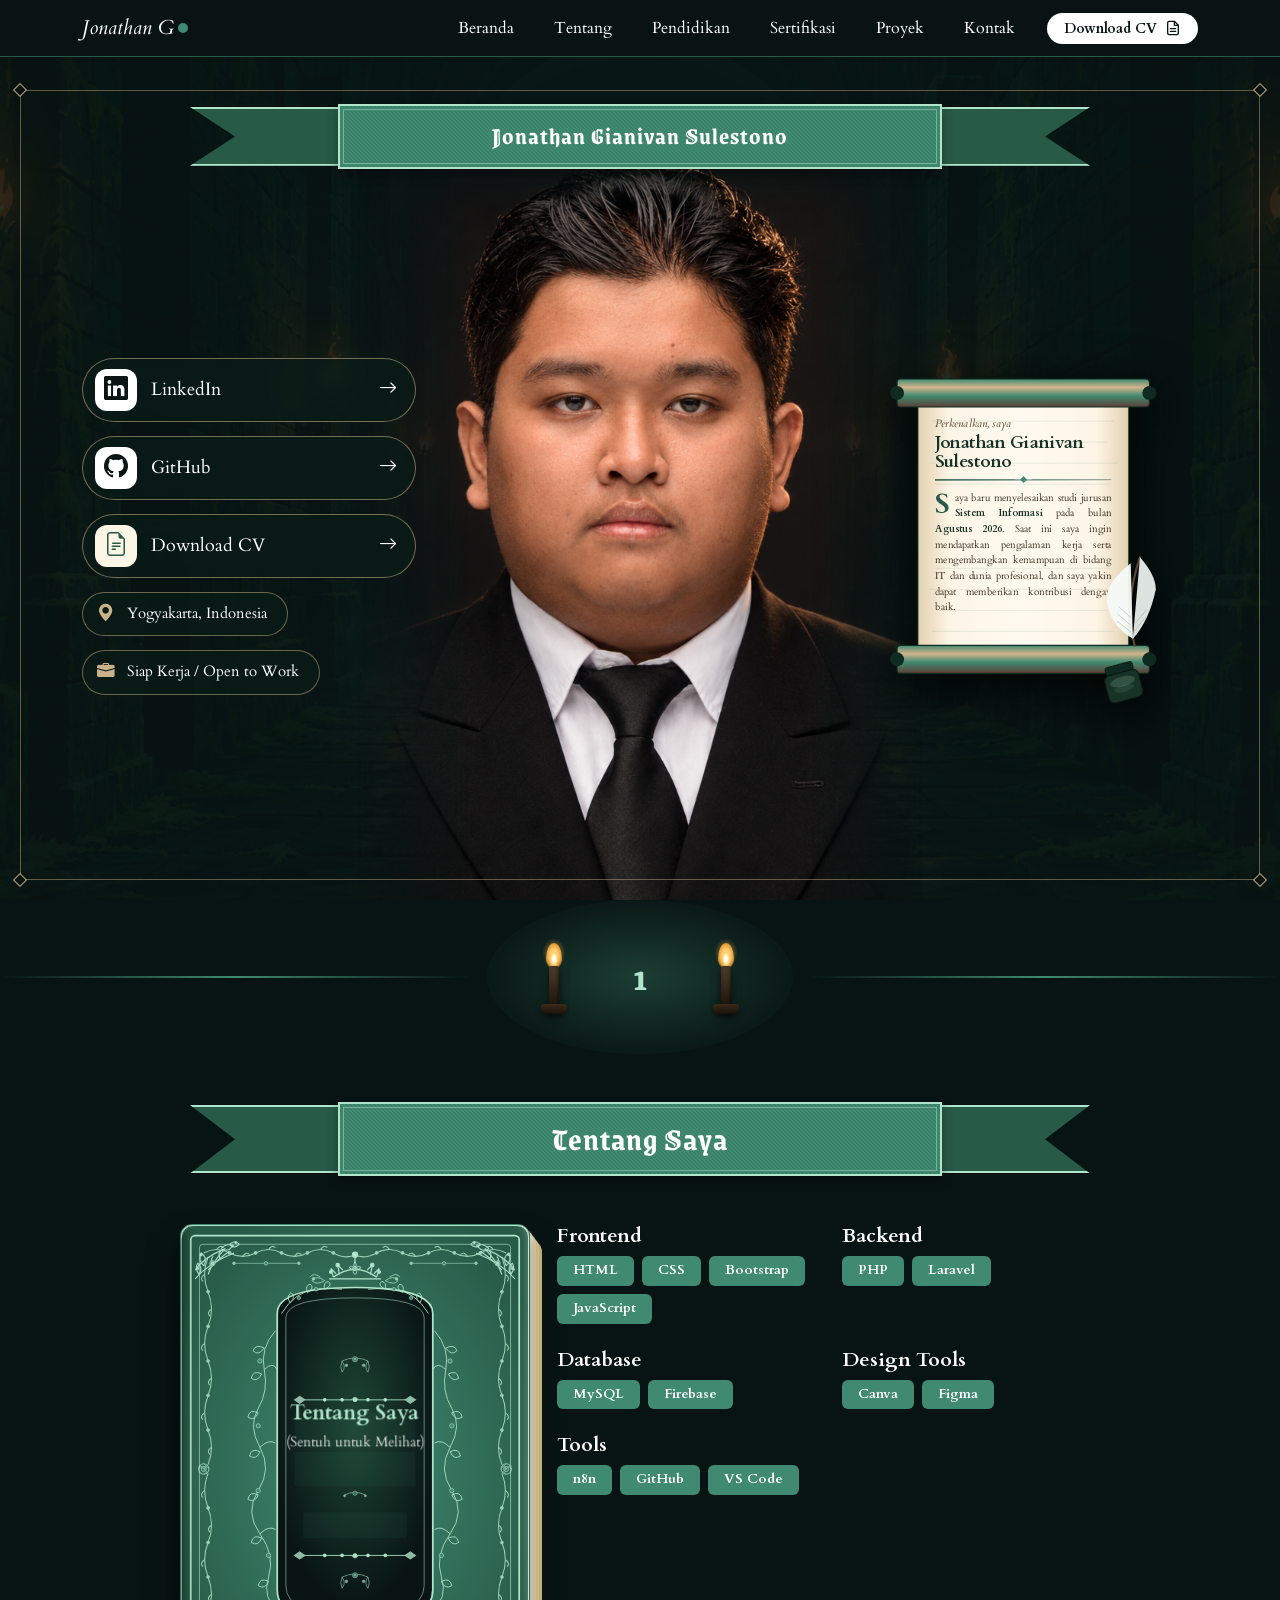
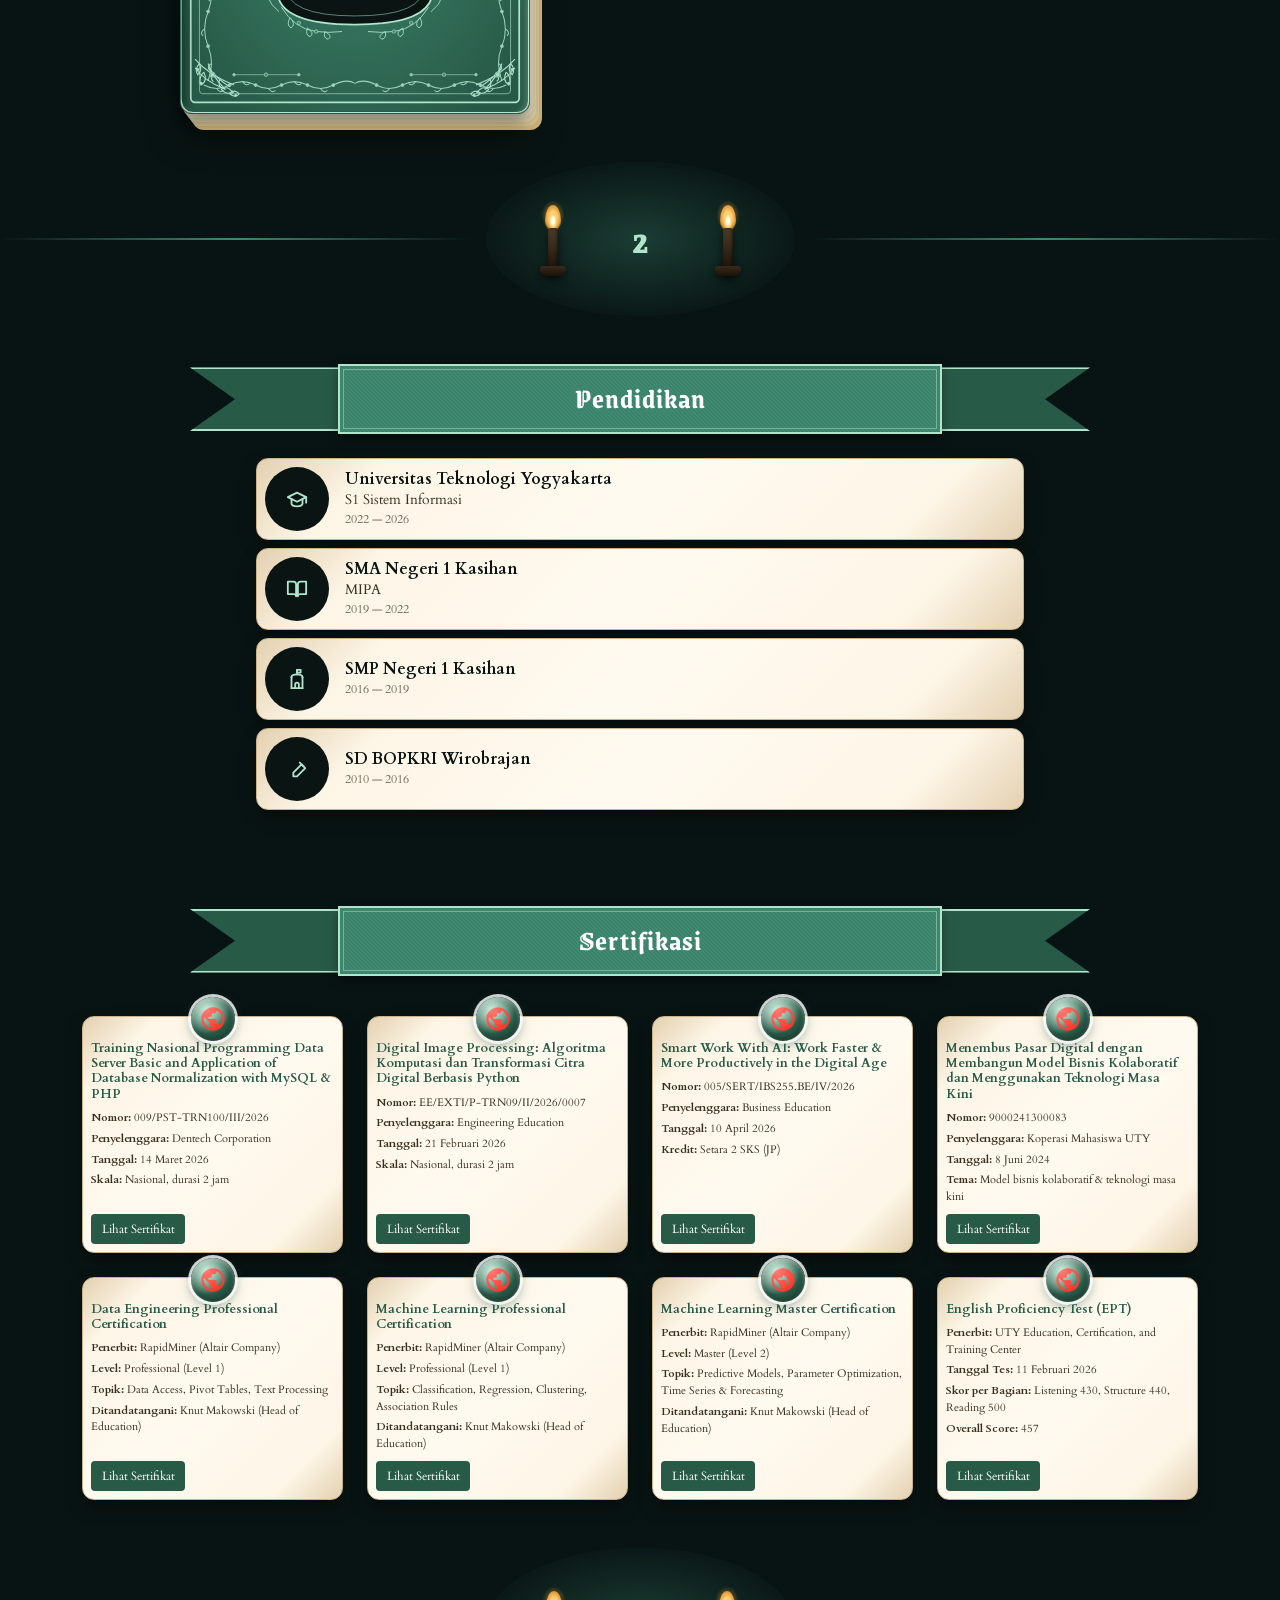
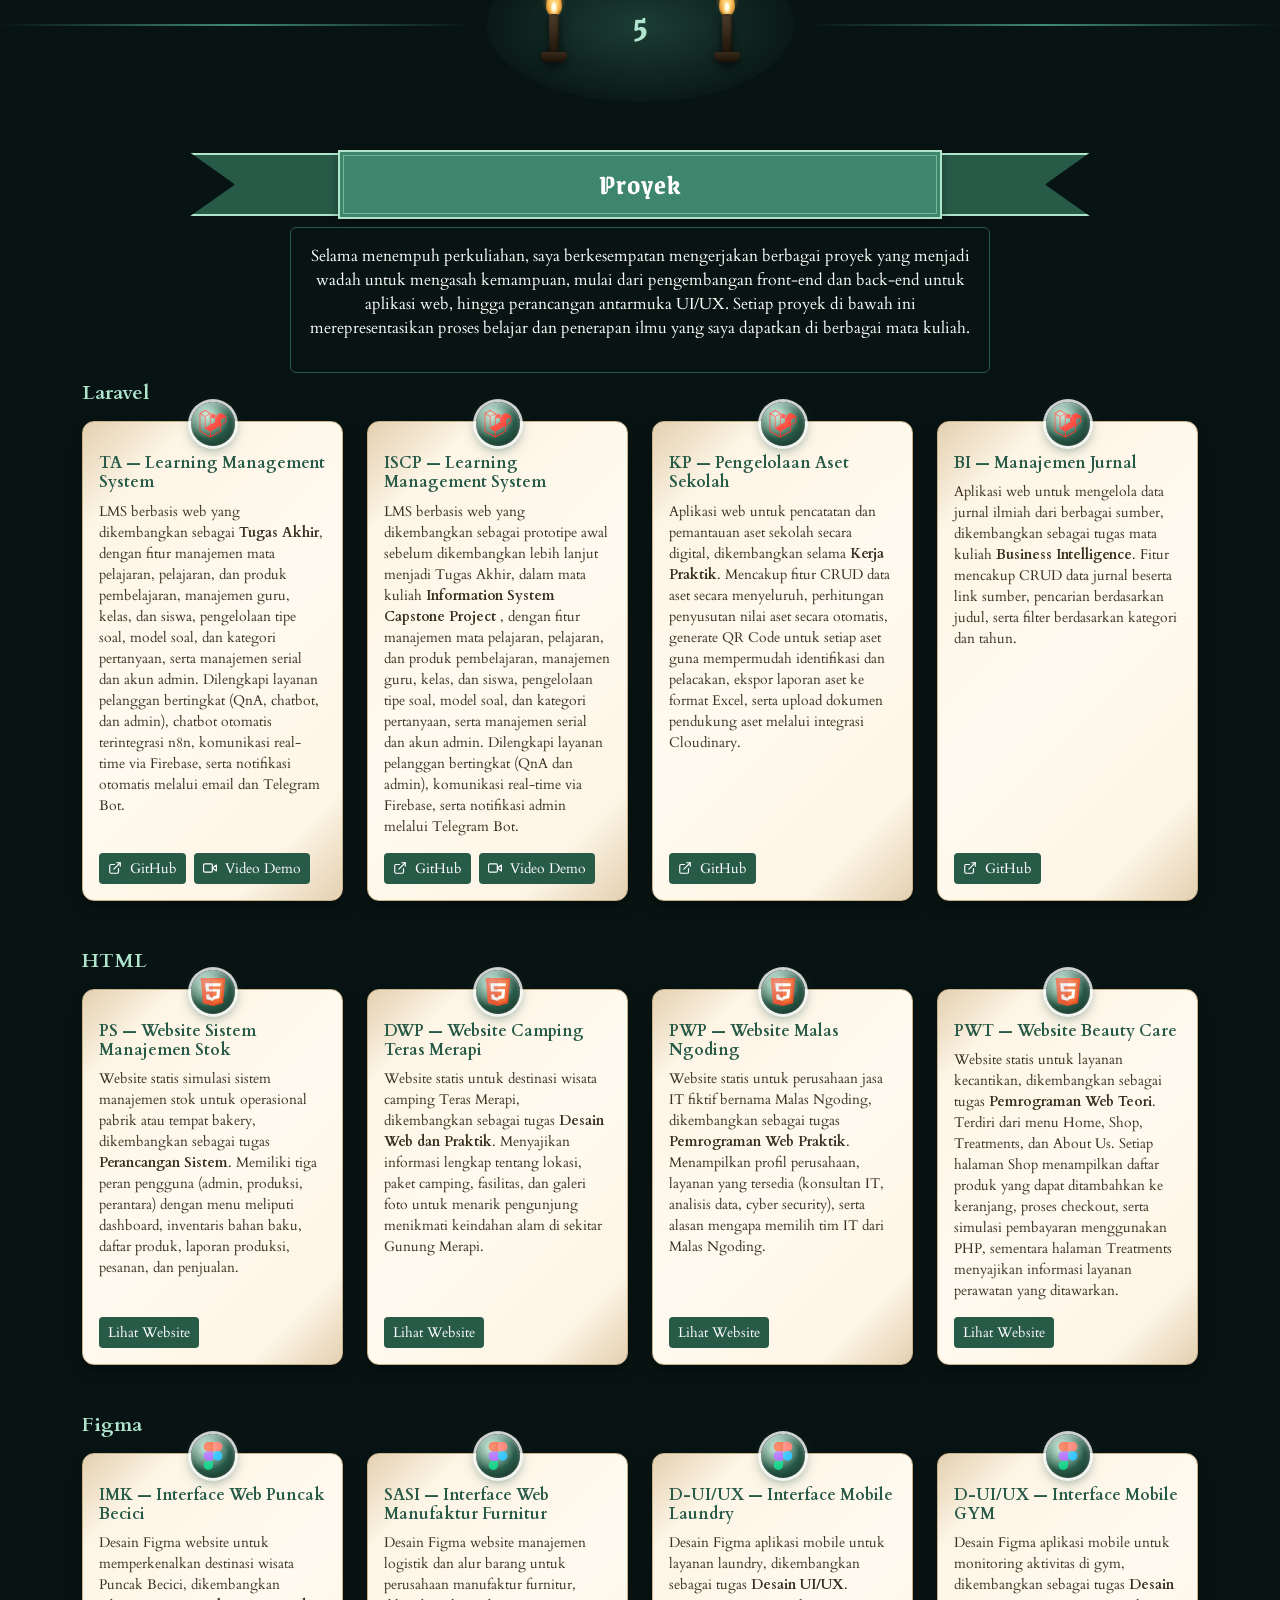
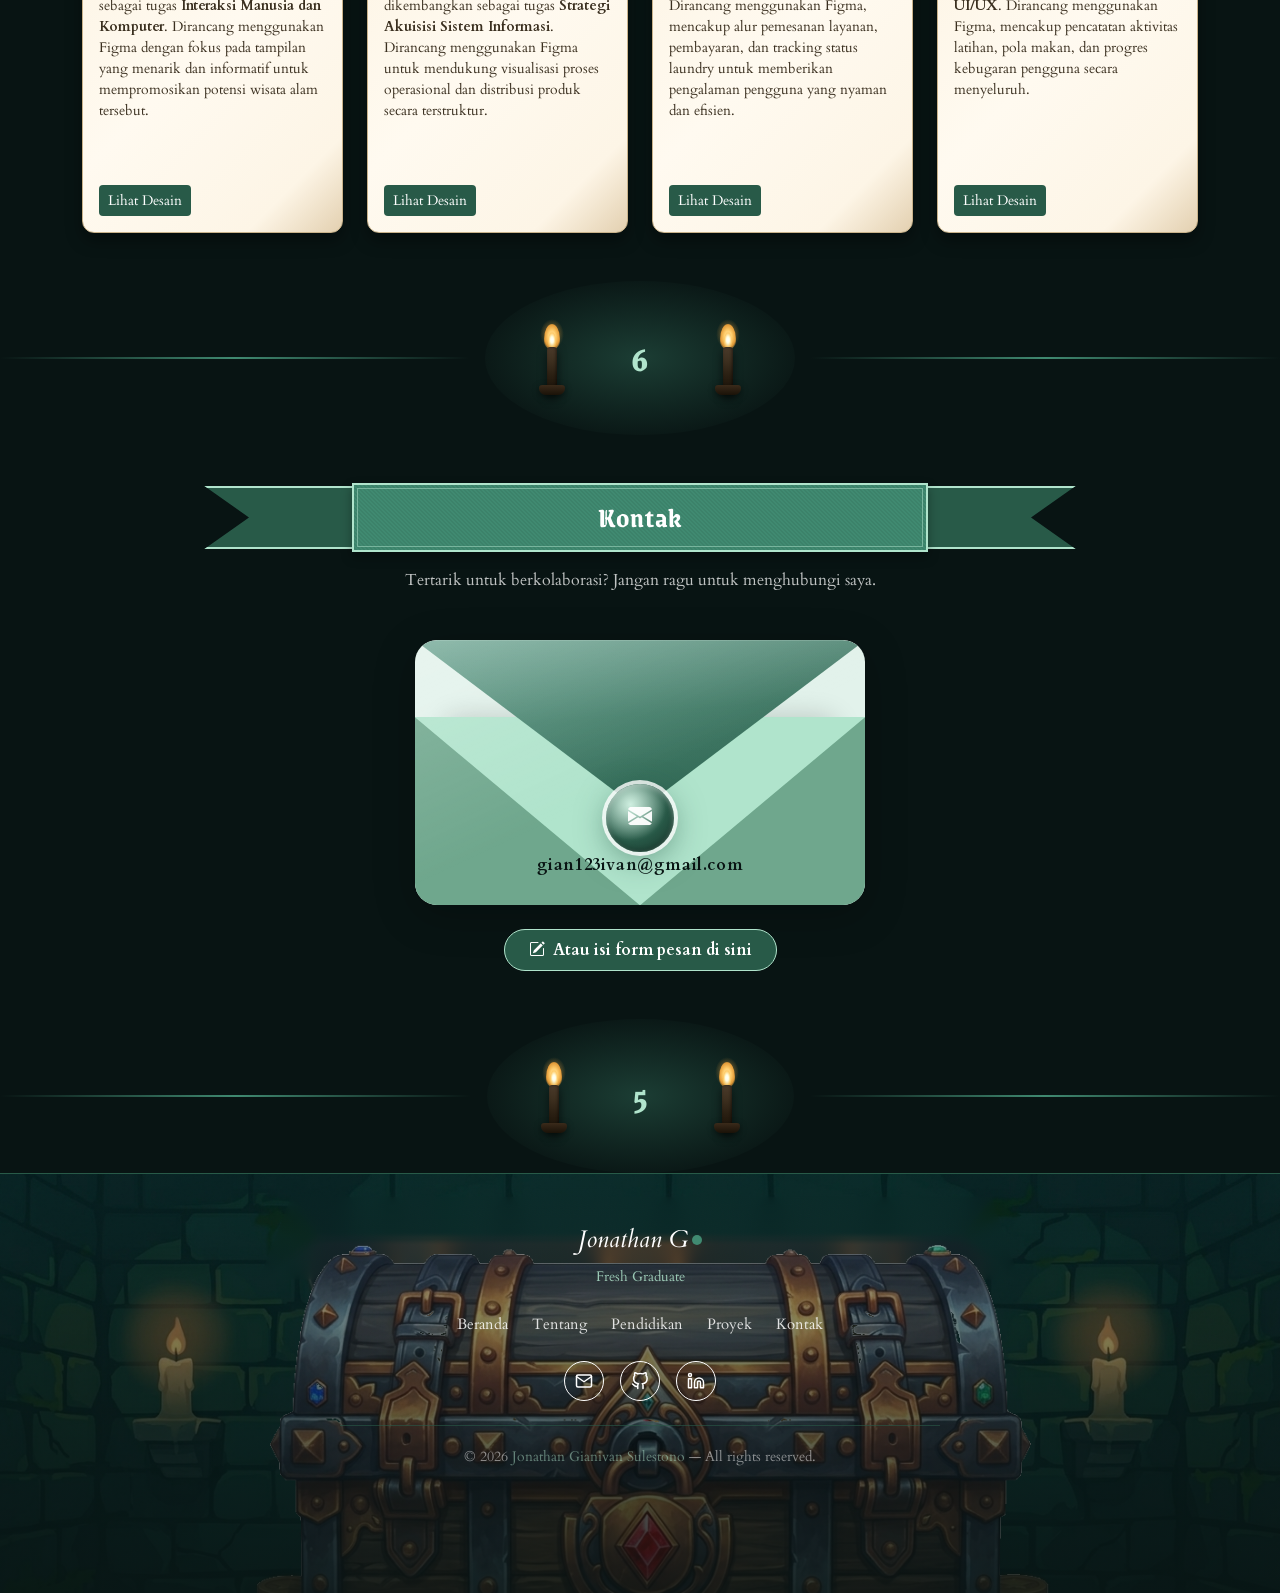
==== commit 52bacd1b: "new bacgroudn" ====
--- a/portfolio.html
+++ b/portfolio.html
@@ -27,6 +27,7 @@
       rel="stylesheet"
     />
   </head>
+
   <body>
     <!-- Portal Transition Overlay -->
     <div id="portalOverlay">
@@ -106,447 +107,399 @@
     </nav>
 
     <!-- Hero Section -->
-    <section id="hero" class="hero d-flex align-items-center pt-5">
-      <div class="container position-relative">
-        <!-- Ribbon full width -->
-        <div class="row mb-3">
-          <div class="col-12 d-flex justify-content-center">
-            <div
-              class="title-ribbon-wrapper"
-              data-aos="fade-down"
-              data-aos-duration="900"
+    <!-- Hero Section: ganti seluruh <section id="hero"> ... </section> dengan ini -->
+    <section id="hero" class="hero hero-full">
+      <!-- Bingkai emas + ornamen sudut -->
+      <div class="hero-frame" aria-hidden="true">
+        <i class="c tl"></i><i class="c tr"></i><i class="c bl"></i
+        ><i class="c br"></i>
+      </div>
+
+      <!-- Foto di tengah (tetap jadi link portal ke index.html) -->
+      <div class="hero-photo" data-aos="fade-in" data-aos-duration="1200">
+        <a
+          href="index.html"
+          id="photoPortalLink"
+          aria-label="Kembali ke gerbang"
+        >
+          <img src="assets/foto-hero.png" alt="Jonathan Gianivan Sulestono" />
+        </a>
+      </div>
+
+      <div class="container-xl hero-inner">
+        <!-- Ribbon nama -->
+        <div class="d-flex justify-content-center">
+          <div
+            class="title-ribbon-wrapper"
+            data-aos="fade-down"
+            data-aos-duration="900"
+          >
+            <div class="title-ribbon-tail-left"></div>
+            <h1 class="title-ribbon-main fs-4 mb-0">
+              Jonathan Gianivan Sulestono
+            </h1>
+            <div class="title-ribbon-tail-right"></div>
+          </div>
+        </div>
+
+        <div class="hero-grid">
+          <!-- KIRI: tautan + info singkat -->
+          <div
+            class="hero-links"
+            data-aos="fade-right"
+            data-aos-duration="900"
+            data-aos-delay="250"
+          >
+            <a
+              class="hero-link"
+              href="https://linkedin.com/in/jonathan-gianivan-sulestono"
+              target="_blank"
+              rel="noopener noreferrer"
             >
-              <div class="title-ribbon-tail-left"></div>
-              <h1 class="title-ribbon-main fs-4 mb-0">
-                Jonathan Gianivan Sulestono
-              </h1>
-              <div class="title-ribbon-tail-right"></div>
-            </div>
-          </div>
-        </div>
-
-        <!-- Teks & Gambar -->
-        <div class="row align-items-center g-2">
-          <div
-            class="col-12 col-md-7 d-flex flex-column gap-3 justify-content-center order-2 order-md-2"
-          >
-            <!-- Subtitle -->
-            <div
-              class="d-flex align-items-center gap-3"
-              data-aos="fade-right"
-              data-aos-duration="800"
-              data-aos-delay="150"
+              <span class="hero-link-icon hero-link-icon--light"
+                ><i class="bi bi-linkedin"></i
+              ></span>
+              <span class="hero-link-label">LinkedIn</span>
+              <i class="bi bi-arrow-right hero-link-arrow"></i>
+            </a>
+            <a
+              class="hero-link"
+              href="https://github.com/JG1van"
+              target="_blank"
+              rel="noopener noreferrer"
             >
-              <div
-                class="avatar-small d-flex align-items-center justify-content-center flex-shrink-0"
+              <span class="hero-link-icon hero-link-icon--light"
+                ><i class="bi bi-github"></i
+              ></span>
+              <span class="hero-link-label">GitHub</span>
+              <i class="bi bi-arrow-right hero-link-arrow"></i>
+            </a>
+            <a
+              class="hero-link"
+              href="https://drive.google.com/drive/folders/1d1fPXyRe5qiMPFdgeSohhl-_ti7739BQ?usp=sharing"
+              target="_blank"
+              rel="noopener noreferrer"
+            >
+              <span class="hero-link-icon hero-link-icon--paper"
+                ><i class="bi bi-file-earmark-text"></i
+              ></span>
+              <span class="hero-link-label">Download CV</span>
+              <i class="bi bi-arrow-right hero-link-arrow"></i>
+            </a>
+
+            <div class="hero-pill">
+              <i class="bi bi-geo-alt-fill"></i
+              ><span>Yogyakarta, Indonesia</span>
+            </div>
+            <div class="hero-pill">
+              <i class="bi bi-briefcase-fill"></i
+              ><span>Siap Kerja / Open to Work</span>
+            </div>
+          </div>
+
+          <!-- KANAN: gulungan perkamen -->
+          <!-- Gulungan perkenalan: gaya SVG lama (gradien kertas + roller + bulatan ujung + pena bulu + tinta), isi teks -->
+          <div
+            class="hero-scroll"
+            data-aos="fade-left"
+            data-aos-duration="1000"
+            data-aos-delay="350"
+          >
+            <svg
+              class="hero-scroll-svg"
+              viewBox="0 0 500 500"
+              xmlns="http://www.w3.org/2000/svg"
+              role="img"
+              aria-label="Perkenalan Jonathan Gianivan Sulestono"
+            >
+              <defs>
+                <!-- id dibuat unik supaya tidak bentrok dengan SVG lama di halaman yang sama -->
+                <linearGradient
+                  id="introPaperGrad"
+                  x1="0%"
+                  y1="0%"
+                  x2="100%"
+                  y2="0%"
+                >
+                  <stop
+                    offset="0%"
+                    style="stop-color: #e3d0b0; stop-opacity: 1"
+                  />
+                  <stop
+                    offset="15%"
+                    style="stop-color: #fdf5e6; stop-opacity: 1"
+                  />
+                  <stop
+                    offset="50%"
+                    style="stop-color: #fffaf0; stop-opacity: 1"
+                  />
+                  <stop
+                    offset="85%"
+                    style="stop-color: #fdf5e6; stop-opacity: 1"
+                  />
+                  <stop
+                    offset="100%"
+                    style="stop-color: #e3d0b0; stop-opacity: 1"
+                  />
+                </linearGradient>
+                <linearGradient
+                  id="introRollerGrad"
+                  x1="0%"
+                  y1="0%"
+                  x2="0%"
+                  y2="100%"
+                >
+                  <stop
+                    offset="0%"
+                    style="stop-color: #408a71; stop-opacity: 1"
+                  />
+                  <stop
+                    offset="30%"
+                    style="stop-color: #d2b48c; stop-opacity: 1"
+                  />
+                  <stop
+                    offset="60%"
+                    style="stop-color: #408a71; stop-opacity: 1"
+                  />
+                  <stop
+                    offset="100%"
+                    style="stop-color: #5d4037; stop-opacity: 1"
+                  />
+                </linearGradient>
+              </defs>
+
+              <!-- Kertas -->
+              <rect
+                x="100"
+                y="60"
+                width="300"
+                height="380"
+                fill="url(#introPaperGrad)"
+                stroke="#285A48"
+                stroke-width="1"
+              />
+
+              <!-- Garis kertas (sama seperti yang lama, hanya di tepi atas & bawah) -->
+              <g stroke="#285A48" stroke-width="0.5" opacity="0.3">
+                <line x1="120" y1="100" x2="380" y2="100" />
+                <line x1="130" y1="130" x2="370" y2="130" />
+                <line x1="115" y1="160" x2="385" y2="160" />
+                <line x1="125" y1="190" x2="375" y2="190" />
+                <line x1="125" y1="310" x2="375" y2="310" />
+                <line x1="115" y1="340" x2="385" y2="340" />
+                <line x1="130" y1="370" x2="370" y2="370" />
+                <line x1="120" y1="400" x2="380" y2="400" />
+              </g>
+
+              <!-- Roller atas -->
+              <g>
+                <rect
+                  x="70"
+                  y="40"
+                  width="360"
+                  height="40"
+                  rx="5"
+                  fill="url(#introRollerGrad)"
+                  stroke="#0f2a20"
+                  stroke-width="1.5"
+                />
+                <circle cx="70" cy="60" r="10" fill="#0f2a20" />
+                <circle cx="430" cy="60" r="10" fill="#0f2a20" />
+              </g>
+
+              <!-- Roller bawah -->
+              <g>
+                <rect
+                  x="70"
+                  y="420"
+                  width="360"
+                  height="40"
+                  rx="5"
+                  fill="url(#introRollerGrad)"
+                  stroke="#0f2a20"
+                  stroke-width="1.5"
+                />
+                <circle cx="70" cy="440" r="10" fill="#0f2a20" />
+                <circle cx="430" cy="440" r="10" fill="#0f2a20" />
+              </g>
+
+              <!-- Teks (HTML di dalam SVG, otomatis wrap) -->
+              <foreignObject x="124" y="92" width="252" height="316">
+                <div xmlns="http://www.w3.org/1999/xhtml" class="scroll-text">
+                  <p class="scroll-greet">Perkenalkan, saya</p>
+                  <h2>Jonathan Gianivan Sulestono</h2>
+                  <span class="scroll-rule"><i></i></span>
+                  <p class="scroll-body">
+                    Saya baru menyelesaikan studi jurusan
+                    <strong>Sistem Informasi</strong> pada bulan
+                    <strong>Agustus 2026</strong>. Saat ini saya ingin
+                    mendapatkan pengalaman kerja serta mengembangkan kemampuan
+                    di bidang IT dan dunia profesional, dan saya yakin dapat
+                    memberikan kontribusi dengan baik.
+                  </p>
+                </div>
+              </foreignObject>
+
+              <!-- Pena bulu + tinta: persis dari SVG lama, posisi pojok kanan bawah -->
+              <g
+                transform="translate(320, 320) rotate(-15)"
+                pointer-events="none"
               >
-                <svg
-                  width="20"
-                  height="20"
-                  viewBox="0 0 24 24"
+                <path
+                  d="M 60 120 Q 60 60 100 0"
+                  stroke="#5a4633"
+                  stroke-width="3"
                   fill="none"
-                  stroke="var(--color-green-light)"
-                  stroke-width="2"
                   stroke-linecap="round"
-                  stroke-linejoin="round"
-                >
-                  <path d="M20 21v-2a4 4 0 0 0-4-4H8a4 4 0 0 0-4 4v2" />
-                  <circle cx="12" cy="7" r="4" />
-                </svg>
-              </div>
-              <span
-                class="fs-4 fw-semibold"
-                style="color: var(--color-green-light)"
-                >Fresh Graduate</span
-              >
-            </div>
-
-            <!-- Quote -->
-            <div
-              class="quote-card rounded p-3"
-              data-aos="fade-right"
-              data-aos-duration="900"
-              data-aos-delay="250"
-            >
-              <p class="mb-0 opacity-90">
-                "Perkenalkan, saya Jonathan Gianivan Sulestono. Saya baru
-                menyelesaikan studi jurusan Sistem Informasi pada bulan Agustus
-                2026. Saat ini saya ingin mendapatkan pengalaman kerja serta
-                mengembangkan kemampuan-kemampuan saya di dunia profesional, dan
-                saya yakin dapat memberikan kontribusi dengan baik. Saya
-                merupakan pribadi yang disiplin, mampu bekerja secara individu
-                maupun dalam tim, serta memiliki kemauan belajar yang tinggi dan
-                antusias untuk berkembang serta memberikan kontribusi terbaik."
-              </p>
-            </div>
-
-            <!-- Quick Facts -->
-            <div
-              class="quick-facts d-flex flex-wrap gap-3"
-              data-aos="fade-up"
-              data-aos-duration="800"
-              data-aos-delay="350"
-            >
-              <div class="quick-fact-item d-flex align-items-center gap-2">
-                <svg
-                  width="18"
-                  height="18"
-                  viewBox="0 0 24 24"
-                  fill="none"
-                  stroke="var(--color-green-light)"
-                  stroke-width="2"
-                  stroke-linecap="round"
-                  stroke-linejoin="round"
-                >
-                  <path d="M21 10c0 7-9 13-9 13s-9-6-9-13a9 9 0 0 1 18 0z" />
-                  <circle cx="12" cy="10" r="3" />
-                </svg>
-                <span>Yogyakarta, Indonesia</span>
-              </div>
-
-              <div class="quick-fact-item d-flex align-items-center gap-2">
-                <svg
-                  width="18"
-                  height="18"
-                  viewBox="0 0 24 24"
-                  fill="none"
-                  stroke="var(--color-green-light)"
-                  stroke-width="2"
-                  stroke-linecap="round"
-                  stroke-linejoin="round"
-                >
-                  <rect x="2" y="7" width="20" height="14" rx="2" />
-                  <path d="M16 21V5a2 2 0 0 0-2-2h-4a2 2 0 0 0-2 2v16" />
-                </svg>
-                <span>Siap Kerja / Open to Work</span>
-              </div>
-            </div>
-
-            <!-- Buttons -->
-            <div
-              class="d-flex align-items-center gap-3 mt-2"
-              data-aos="fade-up"
-              data-aos-duration="800"
-              data-aos-delay="450"
-            >
-              <a
-                href="https://drive.google.com/drive/folders/1d1fPXyRe5qiMPFdgeSohhl-_ti7739BQ?usp=sharing"
-                target="_blank"
-                rel="noopener noreferrer"
-                class="btn btn-cv rounded-pill fw-semibold px-4 py-2 d-inline-flex align-items-center gap-2"
-              >
-                Download CV
-                <svg
-                  width="18"
-                  height="18"
-                  viewBox="0 0 24 24"
-                  fill="none"
-                  stroke="currentColor"
-                  stroke-width="2"
-                  stroke-linecap="round"
-                  stroke-linejoin="round"
-                >
-                  <path
-                    d="M14 2H6a2 2 0 0 0-2 2v16a2 2 0 0 0 2 2h12a2 2 0 0 0 2-2V8z"
-                  />
-                  <polyline points="14 2 14 8 20 8" />
-                  <line x1="16" y1="13" x2="8" y2="13" />
-                  <line x1="16" y1="17" x2="8" y2="17" />
-                </svg>
-              </a>
-
-              <a
-                href="https://github.com/JG1van"
-                rel="noopener noreferrer"
-                class="social-icon d-flex align-items-center justify-content-center"
-                aria-label="GitHub"
-              >
-                <svg
-                  width="18"
-                  height="18"
-                  viewBox="0 0 24 24"
-                  fill="none"
-                  stroke="currentColor"
-                  stroke-width="2"
-                  stroke-linecap="round"
-                  stroke-linejoin="round"
-                >
-                  <path
-                    d="M9 19c-5 1.5-5-2.5-7-3m14 6v-3.87a3.37 3.37 0 0 0-.94-2.61c3.14-.35 6.44-1.54 6.44-7A5.44 5.44 0 0 0 20 4.77 5.07 5.07 0 0 0 19.91 1S18.73.65 16 2.48a13.38 13.38 0 0 0-7 0C6.27.65 5.09 1 5.09 1A5.07 5.07 0 0 0 5 4.77a5.44 5.44 0 0 0-1.5 3.78c0 5.42 3.3 6.61 6.44 7A3.37 3.37 0 0 0 9 18.13V22"
-                  />
-                </svg>
-              </a>
-
-              <a
-                href="https://linkedin.com/in/jonathan-gianivan-sulestono"
-                target="_blank"
-                rel="noopener noreferrer"
-                class="social-icon d-flex align-items-center justify-content-center"
-                aria-label="LinkedIn"
-              >
-                <svg
-                  width="18"
-                  height="18"
-                  viewBox="0 0 24 24"
-                  fill="none"
-                  stroke="currentColor"
-                  stroke-width="2"
-                  stroke-linecap="round"
-                  stroke-linejoin="round"
-                >
-                  <path
-                    d="M16 8a6 6 0 0 1 6 6v7h-4v-7a2 2 0 0 0-2-2 2 2 0 0 0-2 2v7h-4v-7a6 6 0 0 1 6-6z"
-                  />
-                  <rect x="2" y="9" width="4" height="12" />
-                  <circle cx="4" cy="4" r="2" />
-                </svg>
-              </a>
-            </div>
-          </div>
-
-          <div
-            class="col-12 col-md-5 d-flex justify-content-center order-1 order-md-1"
-          >
-            <div
-              class="scroll-photo"
-              data-aos="zoom-in"
-              data-aos-duration="1000"
-              data-aos-delay="200"
-            >
-              <svg
-                width="420"
-                height="420"
-                viewBox="0 0 500 500"
-                xmlns="http://www.w3.org/2000/svg"
-              >
-                <defs>
-                  <linearGradient
-                    id="paperGradient"
-                    x1="0%"
-                    y1="0%"
-                    x2="100%"
-                    y2="0%"
-                  >
-                    <stop
-                      offset="0%"
-                      style="stop-color: #e3d0b0; stop-opacity: 1"
-                    />
-                    <stop
-                      offset="15%"
-                      style="stop-color: #fdf5e6; stop-opacity: 1"
-                    />
-                    <stop
-                      offset="50%"
-                      style="stop-color: #fffaf0; stop-opacity: 1"
-                    />
-                    <stop
-                      offset="85%"
-                      style="stop-color: #fdf5e6; stop-opacity: 1"
-                    />
-                    <stop
-                      offset="100%"
-                      style="stop-color: #e3d0b0; stop-opacity: 1"
-                    />
-                  </linearGradient>
-                  <linearGradient
-                    id="rollerGradient"
-                    x1="0%"
-                    y1="0%"
-                    x2="0%"
-                    y2="100%"
-                  >
-                    <stop
-                      offset="0%"
-                      style="stop-color: #408a71; stop-opacity: 1"
-                    />
-                    <stop
-                      offset="30%"
-                      style="stop-color: #d2b48c; stop-opacity: 1"
-                    />
-                    <stop
-                      offset="60%"
-                      style="stop-color: #408a71; stop-opacity: 1"
-                    />
-                    <stop
-                      offset="100%"
-                      style="stop-color: #5d4037; stop-opacity: 1"
-                    />
-                  </linearGradient>
-                  <clipPath id="clipOval">
-                    <circle cx="250" cy="250" r="100" />
-                  </clipPath>
-                </defs>
-
-                <rect
-                  x="100"
-                  y="60"
-                  width="300"
-                  height="380"
-                  fill="url(#paperGradient)"
-                  stroke="#285A48"
-                  stroke-width="1"
                 />
-
-                <g stroke="#285A48" stroke-width="0.5" opacity="0.3">
-                  <line x1="120" y1="100" x2="380" y2="100" />
-                  <line x1="130" y1="130" x2="370" y2="130" />
-                  <line x1="115" y1="160" x2="385" y2="160" />
-                  <line x1="125" y1="190" x2="375" y2="190" />
-                  <line x1="125" y1="310" x2="375" y2="310" />
-                  <line x1="115" y1="340" x2="385" y2="340" />
-                  <line x1="130" y1="370" x2="370" y2="370" />
-                  <line x1="120" y1="400" x2="380" y2="400" />
+                <path
+                  d="M 60 110 Q 30 80 40 40 Q 50 20 85 5"
+                  fill="#f6fbf8"
+                  opacity="0.95"
+                />
+                <path
+                  d="M 60 110 Q 90 90 110 50 Q 115 30 100 0"
+                  fill="#f6fbf8"
+                  opacity="0.9"
+                />
+                <path
+                  d="M 60 100 L 45 80"
+                  stroke="#8b8b8b"
+                  stroke-width="0.5"
+                />
+                <path d="M 62 90 L 48 70" stroke="#8b8b8b" stroke-width="0.5" />
+                <path d="M 65 80 L 52 60" stroke="#8b8b8b" stroke-width="0.5" />
+                <path
+                  d="M 65 100 L 85 85"
+                  stroke="#8b8b8b"
+                  stroke-width="0.5"
+                />
+                <path d="M 68 90 L 90 75" stroke="#8b8b8b" stroke-width="0.5" />
+                <g transform="translate(-40, 60)">
+                  <rect
+                    x="50"
+                    y="80"
+                    width="40"
+                    height="12"
+                    rx="3"
+                    fill="#0f2a20"
+                    stroke="#091413"
+                    stroke-width="1"
+                  />
+                  <rect
+                    x="45"
+                    y="92"
+                    width="50"
+                    height="40"
+                    rx="8"
+                    fill="#173226"
+                    stroke="#091413"
+                    stroke-width="1.5"
+                  />
+                  <ellipse
+                    cx="70"
+                    cy="105"
+                    rx="18"
+                    ry="7"
+                    fill="rgba(176,228,204,0.18)"
+                  />
+                  <ellipse
+                    cx="70"
+                    cy="115"
+                    rx="15"
+                    ry="5"
+                    fill="rgba(176,228,204,0.1)"
+                  />
                 </g>
-
-                <g>
-                  <rect
-                    x="70"
-                    y="40"
-                    width="360"
-                    height="40"
-                    rx="5"
-                    fill="url(#rollerGradient)"
-                    stroke="#0f2a20"
-                    stroke-width="1.5"
-                  />
-                  <circle cx="70" cy="60" r="10" fill="#0f2a20" />
-                  <circle cx="430" cy="60" r="10" fill="#0f2a20" />
-                </g>
-
-                <g>
-                  <rect
-                    x="70"
-                    y="420"
-                    width="360"
-                    height="40"
-                    rx="5"
-                    fill="url(#rollerGradient)"
-                    stroke="#0f2a20"
-                    stroke-width="1.5"
-                  />
-                  <circle cx="70" cy="440" r="10" fill="#0f2a20" />
-                  <circle cx="430" cy="440" r="10" fill="#0f2a20" />
-                </g>
-
-                <circle
-                  cx="250"
-                  cy="250"
-                  r="105"
-                  fill="none"
-                  stroke="#285A48"
-                  stroke-width="2"
-                  opacity="0.6"
-                />
-                <circle
-                  cx="250"
-                  cy="250"
-                  r="98"
-                  fill="none"
-                  stroke="#408A71"
-                  stroke-width="1"
-                  opacity="0.7"
-                />
-
-                <a
-                  href="index.html"
-                  id="photoPortalLink"
-                  style="cursor: pointer"
-                >
-                  <g clip-path="url(#clipOval)">
-                    <image
-                      href="assets/foto.png"
-                      x="150"
-                      y="150"
-                      width="200"
-                      height="200"
-                      preserveAspectRatio="xMidYMid slice"
-                    />
-                  </g>
-                </a>
-
-                <g transform="translate(320, 320) rotate(-15)">
-                  <path
-                    d="M 60 120 Q 60 60 100 0"
-                    stroke="#5a4633"
-                    stroke-width="3"
-                    fill="none"
-                    stroke-linecap="round"
-                  />
-                  <path
-                    d="M 60 110 Q 30 80 40 40 Q 50 20 85 5"
-                    fill="#f6fbf8"
-                    opacity="0.95"
-                  />
-                  <path
-                    d="M 60 110 Q 90 90 110 50 Q 115 30 100 0"
-                    fill="#f6fbf8"
-                    opacity="0.9"
-                  />
-                  <path
-                    d="M 60 100 L 45 80"
-                    stroke="#8b8b8b"
-                    stroke-width="0.5"
-                  />
-                  <path
-                    d="M 62 90 L 48 70"
-                    stroke="#8b8b8b"
-                    stroke-width="0.5"
-                  />
-                  <path
-                    d="M 65 80 L 52 60"
-                    stroke="#8b8b8b"
-                    stroke-width="0.5"
-                  />
-                  <path
-                    d="M 65 100 L 85 85"
-                    stroke="#8b8b8b"
-                    stroke-width="0.5"
-                  />
-                  <path
-                    d="M 68 90 L 90 75"
-                    stroke="#8b8b8b"
-                    stroke-width="0.5"
-                  />
-                  <g transform="translate(-40, 60)">
-                    <rect
-                      x="50"
-                      y="80"
-                      width="40"
-                      height="12"
-                      rx="3"
-                      fill="#0f2a20"
-                      stroke="#091413"
-                      stroke-width="1"
-                    />
-                    <rect
-                      x="45"
-                      y="92"
-                      width="50"
-                      height="40"
-                      rx="8"
-                      fill="#173226"
-                      stroke="#091413"
-                      stroke-width="1.5"
-                    />
-                    <ellipse
-                      cx="70"
-                      cy="105"
-                      rx="18"
-                      ry="7"
-                      fill="rgba(176,228,204,0.18)"
-                    />
-                    <ellipse
-                      cx="70"
-                      cy="115"
-                      rx="15"
-                      ry="5"
-                      fill="rgba(176,228,204,0.1)"
-                    />
-                  </g>
-                </g>
-              </svg>
-            </div>
-          </div>
+              </g>
+            </svg>
+          </div>
+
+          <style>
+            /* HAPUS CSS lama: .hero-scroll, .scroll-roller, .scroll-paper, .scroll-quill.
+     Ganti dengan ini: */
+            .hero-scroll {
+              display: flex;
+              justify-content: center;
+              width: 100%;
+            }
+            .hero-scroll-svg {
+              width: 100%;
+              max-width: 560px;
+              height: auto;
+              overflow: visible;
+              filter: drop-shadow(0 14px 22px rgba(0, 0, 0, 0.45));
+            }
+            .hero-scroll-svg .scroll-text {
+              height: 100%;
+              box-sizing: border-box;
+              font-family: inherit;
+              color: #2b2118;
+              overflow: hidden;
+            }
+            .hero-scroll-svg .scroll-greet {
+              margin: 0 0 2px;
+              font-size: 15px;
+              font-style: italic;
+              letter-spacing: 0.02em;
+              color: #5a4633;
+            }
+            .hero-scroll-svg .scroll-text h2 {
+              margin: 0;
+              font-size: 25px;
+              line-height: 1.08;
+              font-weight: 700;
+              letter-spacing: -0.01em;
+              color: #173226;
+            }
+            /* Garis ornamen: dua garis tipis dengan belah ketupat di tengah */
+            .hero-scroll-svg .scroll-rule {
+              display: flex;
+              align-items: center;
+              gap: 8px;
+              margin: 12px 0 14px;
+            }
+            .hero-scroll-svg .scroll-rule::before,
+            .hero-scroll-svg .scroll-rule::after {
+              content: "";
+              flex: 1;
+              height: 1px;
+              background: #285a48;
+              opacity: 0.55;
+            }
+            .hero-scroll-svg .scroll-rule i {
+              width: 7px;
+              height: 7px;
+              background: #408a71;
+              transform: rotate(45deg);
+            }
+            .hero-scroll-svg .scroll-body {
+              margin: 0;
+              font-size: 14px;
+              line-height: 1.6;
+              text-align: justify;
+              hyphens: auto;
+              color: #3b2f22;
+            }
+            .hero-scroll-svg .scroll-body strong {
+              font-weight: 600;
+              color: #173226;
+            }
+            /* Huruf awal paragraf dibuat besar (drop cap) */
+            .hero-scroll-svg .scroll-body::first-letter {
+              float: left;
+              font-size: 2.9em;
+              line-height: 0.8;
+              padding: 4px 6px 0 0;
+              font-weight: 700;
+              color: #285a48;
+            }
+            @media (max-width: 767px) {
+              .hero-scroll-svg {
+                max-width: 440px;
+              }
+            }
+          </style>
         </div>
       </div>
     </section>
--- a/style.css
+++ b/style.css
@@ -504,8 +504,8 @@
     border-radius: 50%;
     background: var(--color-green-light);
     box-shadow:
-            0 0 8px var(--color-green-light),
-            0 0 16px var(--color-green-mid);
+        0 0 8px var(--color-green-light),
+        0 0 16px var(--color-green-mid);
     opacity: 0;
     transform: scale(0.4);
     transition: opacity 0.8s ease, transform 0.8s ease;
@@ -800,9 +800,9 @@
     width: 24px;
     height: 30px;
     background: radial-gradient(ellipse at center,
-        rgba(255, 204, 106, 0.55) 0%,
-        rgba(227, 155, 57, 0.25) 45%,
-        transparent 70%);
+            rgba(255, 204, 106, 0.55) 0%,
+            rgba(227, 155, 57, 0.25) 45%,
+            transparent 70%);
     animation: flame-outer 1.3s ease-in-out infinite alternate;
 }
 
@@ -810,10 +810,10 @@
     width: 16px;
     height: 25px;
     background: radial-gradient(ellipse at center,
-        #fff8e0 0%,
-        #ffcc6a 35%,
-        #e39b39 65%,
-        transparent 85%);
+            #fff8e0 0%,
+            #ffcc6a 35%,
+            #e39b39 65%,
+            transparent 85%);
     filter: blur(0.5px);
     animation: flame-core 0.7s ease-in-out infinite alternate;
 }
@@ -822,10 +822,10 @@
     width: 9px;
     height: 18px;
     background: radial-gradient(ellipse at center,
-        #fff 0%,
-        #fffde0 25%,
-        #ffcc6a 55%,
-        transparent 75%);
+            #fff 0%,
+            #fffde0 25%,
+            #ffcc6a 55%,
+            transparent 75%);
     animation: flame-inner 0.45s ease-in-out infinite alternate;
 }
 
@@ -1921,4 +1921,384 @@
 .title-ribbon-wrapper[data-aos="fade-down"] {
     transition-timing-function: cubic-bezier(0.22, 1, 0.36, 1) !important;
     transition-duration: 1000ms !important;
+}
+
+.site-footer {
+    position: relative;
+    overflow: hidden;
+    min-height: 420px;
+}
+
+.site-footer::before {
+    content: "";
+    position: absolute;
+    inset: 0;
+    z-index: 0;
+    background-image: url('assets/treasure-chest-open.svg');
+    background-size: cover;
+    background-position: center top;
+    background-repeat: no-repeat;
+}
+
+.site-footer::after {
+    content: "";
+    position: absolute;
+    inset: 0;
+    z-index: 1;
+    background-image:
+        linear-gradient(180deg,
+            rgba(9, 20, 19, 0.3) 0%,
+            rgba(9, 20, 19, 0.55) 45%,
+            rgba(9, 20, 19, 0.85) 100%),
+        url('assets/treasure-chest-closed.svg');
+    background-size: cover, cover;
+    background-position: center, center top;
+    background-repeat: no-repeat, no-repeat;
+    transition: opacity 700ms ease-in-out;
+    pointer-events: none;
+}
+
+.site-footer:hover::after {
+    opacity: 0;
+}
+
+.site-footer .container {
+    position: relative;
+    z-index: 2;
+}
+
+
+/* ===== HERO (ganti seluruh isi <style> di portfolio.html dengan ini) ===== */
+:root {
+    --gold: #c9b28a;
+}
+
+.hero {
+    padding-top: 76px;
+}
+
+/* ruang untuk navbar fixed, supaya ribbon tidak terpotong */
+
+.hero-inner {
+    position: relative;
+    z-index: 3;
+    display: flex;
+    flex-direction: column;
+    min-height: calc(100vh - 76px);
+    padding-block: 28px 40px;
+}
+
+/* --- Bingkai emas + ornamen sudut --- */
+.hero-frame {
+    position: absolute;
+    inset: 90px 20px 20px;
+    border: 1px solid rgba(201, 178, 138, 0.45);
+    z-index: 2;
+    pointer-events: none;
+}
+
+.hero-frame .c {
+    position: absolute;
+    width: 10px;
+    height: 10px;
+    background: var(--color-dark);
+    border: 1px solid var(--gold);
+    transform: rotate(45deg);
+}
+
+.hero-frame .tl {
+    top: -6px;
+    left: -6px;
+}
+
+.hero-frame .tr {
+    top: -6px;
+    right: -6px;
+}
+
+.hero-frame .bl {
+    bottom: -6px;
+    left: -6px;
+}
+
+.hero-frame .br {
+    bottom: -6px;
+    right: -6px;
+}
+
+/* --- Foto tengah, menyatu ke latar --- */
+.hero-photo {
+    position: absolute;
+    top: 120px;
+    bottom: 0;
+    left: 0;
+    right: 0;
+    margin: 0 auto;
+    width: min(44vw, 700px);
+    z-index: 1;
+    pointer-events: none;
+    -webkit-mask-image:
+        linear-gradient(to right,
+            transparent 0%,
+            #000 20%,
+            #000 80%,
+            transparent 100%),
+        linear-gradient(to bottom, transparent 0%, #000 12%, #000 100%);
+    -webkit-mask-composite: source-in;
+    mask-image:
+        linear-gradient(to right,
+            transparent 0%,
+            #000 20%,
+            #000 80%,
+            transparent 100%),
+        linear-gradient(to bottom, transparent 0%, #000 12%, #000 100%);
+    mask-composite: intersect;
+}
+
+.hero-photo a {
+    display: block;
+    height: 100%;
+    pointer-events: auto;
+}
+
+.hero-photo img {
+    width: 100%;
+    height: 100%;
+    object-fit: cover;
+    object-position: center top;
+}
+
+/* --- Grid: kiri tautan | tengah foto | kanan gulungan --- */
+.hero-grid {
+    margin-top: auto;
+    margin-bottom: auto;
+    padding-top: 24px;
+    display: grid;
+    grid-template-columns: minmax(0, 1fr) minmax(0, 1.15fr) minmax(0, 1.05fr);
+    align-items: center;
+    gap: 24px;
+}
+
+/* --- Kiri --- */
+.hero-links {
+    grid-column: 1;
+    display: flex;
+    flex-direction: column;
+    gap: 14px;
+    max-width: 340px;
+}
+
+.hero-link {
+    display: flex;
+    align-items: center;
+    gap: 14px;
+    padding: 10px 18px 10px 12px;
+    color: #fff;
+    font-size: 1.15rem;
+    background: rgba(9, 28, 24, 0.78);
+    border: 1px solid rgba(201, 178, 138, 0.55);
+    border-radius: 999px;
+    backdrop-filter: blur(6px);
+    transition:
+        border-color 0.2s,
+        background-color 0.2s,
+        transform 0.2s;
+}
+
+.hero-link:hover {
+    color: #fff;
+    background: rgba(40, 90, 72, 0.7);
+    border-color: var(--color-green-light);
+}
+
+.hero-link:hover .hero-link-arrow {
+    transform: translateX(4px);
+}
+
+.hero-link:focus-visible,
+.hero-pill:focus-visible {
+    outline: 2px solid var(--color-green-light);
+    outline-offset: 3px;
+}
+
+.hero-link-icon {
+    width: 42px;
+    height: 42px;
+    flex-shrink: 0;
+    display: grid;
+    place-items: center;
+    border-radius: 12px;
+    font-size: 1.5rem;
+}
+
+.hero-link-icon--light {
+    background: #fff;
+    color: var(--color-dark);
+}
+
+.hero-link-icon--paper {
+    background: var(--color-paper-2);
+    color: var(--color-green-dark);
+}
+
+.hero-link-label {
+    flex: 1;
+}
+
+.hero-link-arrow {
+    transition: transform 0.2s;
+}
+
+.hero-pill {
+    display: flex;
+    align-items: center;
+    gap: 12px;
+    width: fit-content;
+    padding: 8px 20px 8px 14px;
+    font-size: 0.95rem;
+    color: #fff;
+    white-space: nowrap;
+    background: rgba(9, 28, 24, 0.78);
+    border: 1px solid rgba(201, 178, 138, 0.5);
+    border-radius: 999px;
+}
+
+.hero-pill i {
+    color: var(--gold);
+    font-size: 1.1rem;
+}
+
+/* --- Kanan: gulungan perkamen (gaya SVG lama) --- */
+.hero-scroll {
+    grid-column: 3;
+    position: relative;
+    filter: drop-shadow(0 12px 22px rgba(0, 0, 0, 0.55));
+}
+
+.scroll-roller {
+    position: relative;
+    z-index: 2;
+    height: 24px;
+    margin: 0 -10px;
+    border-radius: 6px;
+    border: 1.5px solid #0f2a20;
+    background: linear-gradient(180deg,
+            #408a71 0%,
+            #d2b48c 35%,
+            #408a71 65%,
+            #5d4037 100%);
+}
+
+.scroll-roller::before,
+.scroll-roller::after {
+    /* tutup ujung gulungan */
+    content: "";
+    position: absolute;
+    top: 50%;
+    width: 20px;
+    height: 20px;
+    margin-top: -10px;
+    border-radius: 50%;
+    background: #0f2a20;
+}
+
+.scroll-roller::before {
+    left: -8px;
+}
+
+.scroll-roller::after {
+    right: -8px;
+}
+
+.scroll-paper {
+    position: relative;
+    padding: 26px 30px 54px;
+    color: var(--color-paper-text);
+    background:
+        repeating-linear-gradient(180deg,
+            transparent 0 33px,
+            rgba(40, 90, 72, 0.18) 33px 34px),
+        linear-gradient(90deg,
+            #e3d0b0 0%,
+            #fdf5e6 15%,
+            #fffaf0 50%,
+            #fdf5e6 85%,
+            #e3d0b0 100%);
+    border-inline: 1px solid var(--color-green-dark);
+}
+
+.scroll-paper h2 {
+    font-family: "Cardo", serif;
+    font-weight: 700;
+    font-size: clamp(1.35rem, 1.9vw, 1.9rem);
+    line-height: 1.2;
+    color: var(--color-green-dark);
+    margin: 0 0 12px;
+}
+
+.scroll-rule {
+    display: block;
+    height: 2px;
+    margin-bottom: 14px;
+    background: linear-gradient(90deg,
+            var(--color-green-dark),
+            rgba(40, 90, 72, 0.15));
+}
+
+.scroll-paper p {
+    margin: 0;
+    max-width: 46ch;
+    font-size: 1.02rem;
+    line-height: 1.7;
+    color: var(--color-paper-text);
+}
+
+.scroll-quill {
+    position: absolute;
+    right: -14px;
+    bottom: -26px;
+    width: 92px;
+    pointer-events: none;
+    filter: drop-shadow(0 4px 6px rgba(0, 0, 0, 0.4));
+}
+
+/* --- Tablet & HP --- */
+@media (max-width: 991.98px) {
+    .hero-frame {
+        display: none;
+    }
+
+    .hero-photo {
+        width: 100%;
+        opacity: 0.4;
+        -webkit-mask-image: linear-gradient(to bottom,
+                #000 0%,
+                #000 55%,
+                transparent 100%);
+        mask-image: linear-gradient(to bottom,
+                #000 0%,
+                #000 55%,
+                transparent 100%);
+    }
+
+    .hero-grid {
+        grid-template-columns: 1fr;
+        gap: 20px;
+        padding-top: 34vh;
+    }
+
+    .hero-links,
+    .hero-scroll {
+        grid-column: 1;
+        max-width: none;
+    }
+
+    .hero-scroll {
+        order: -1;
+    }
+
+    .scroll-quill {
+        width: 70px;
+        right: -6px;
+    }
 }
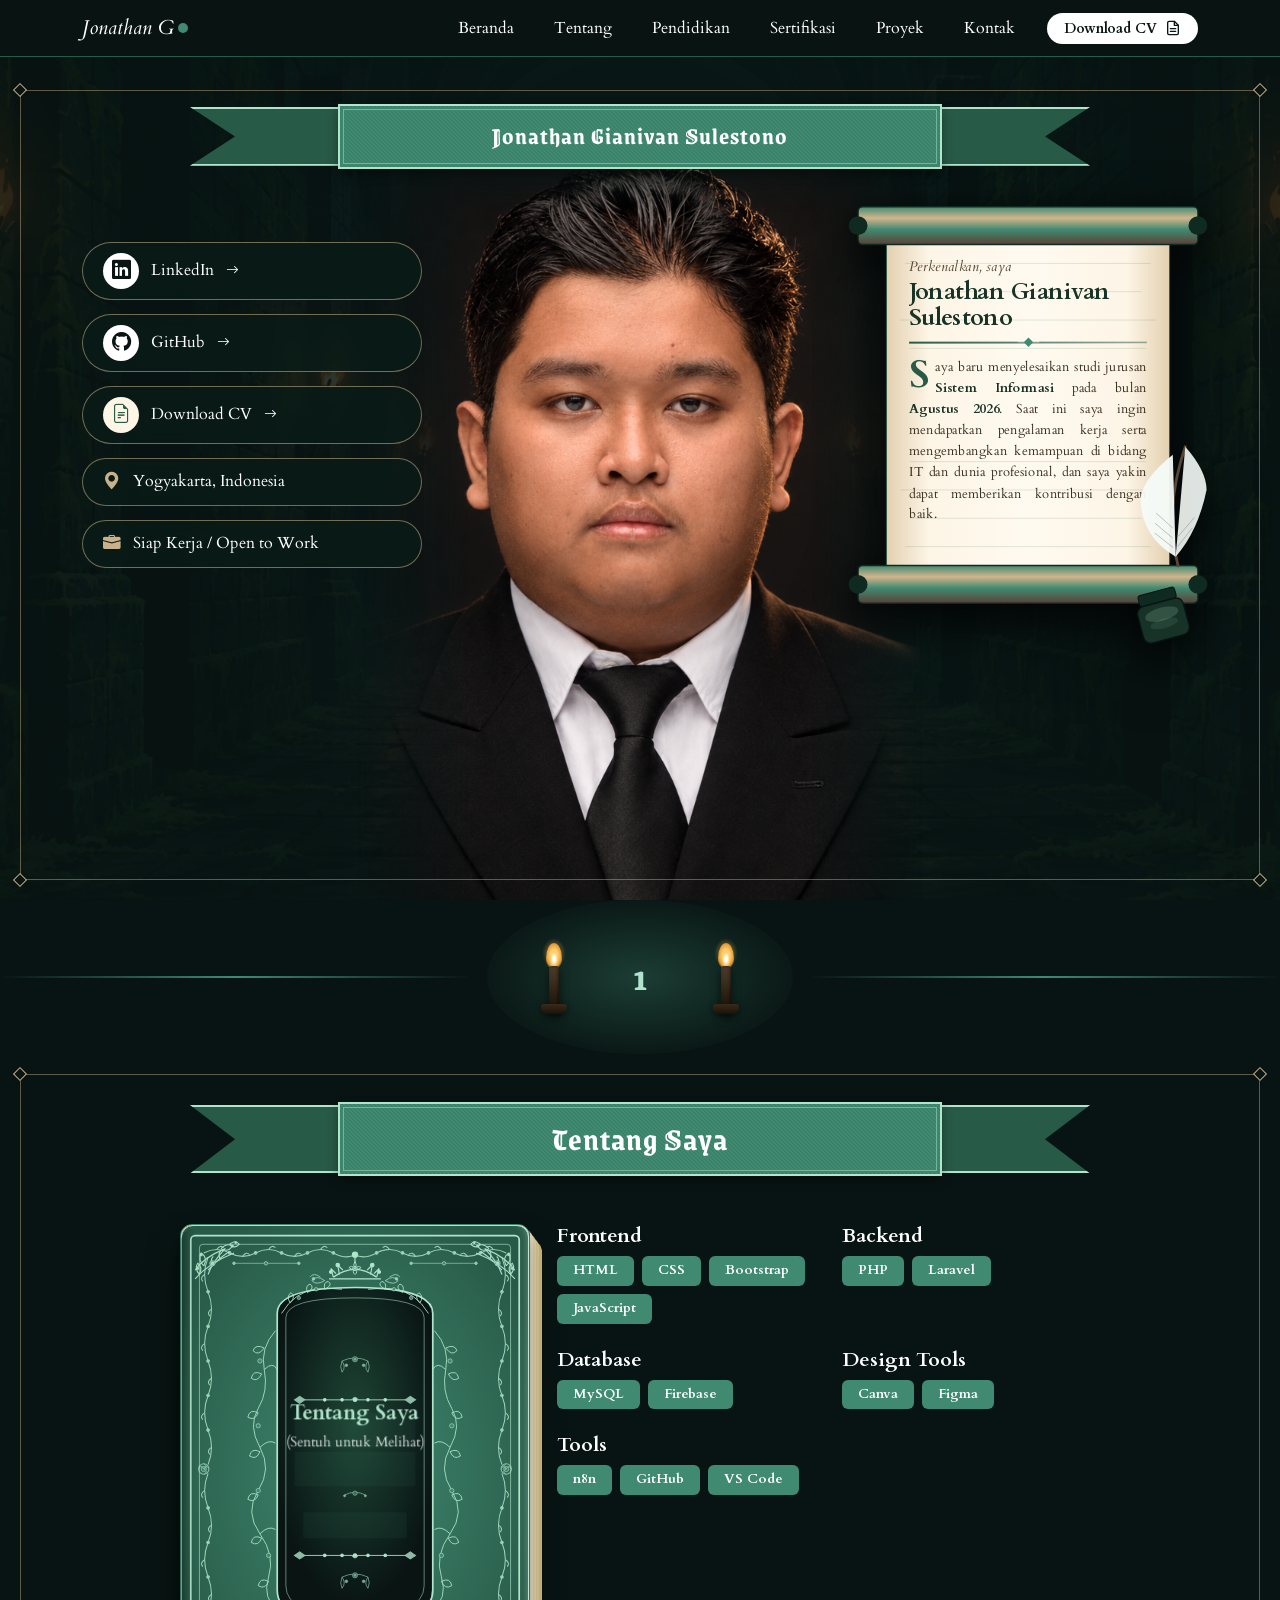
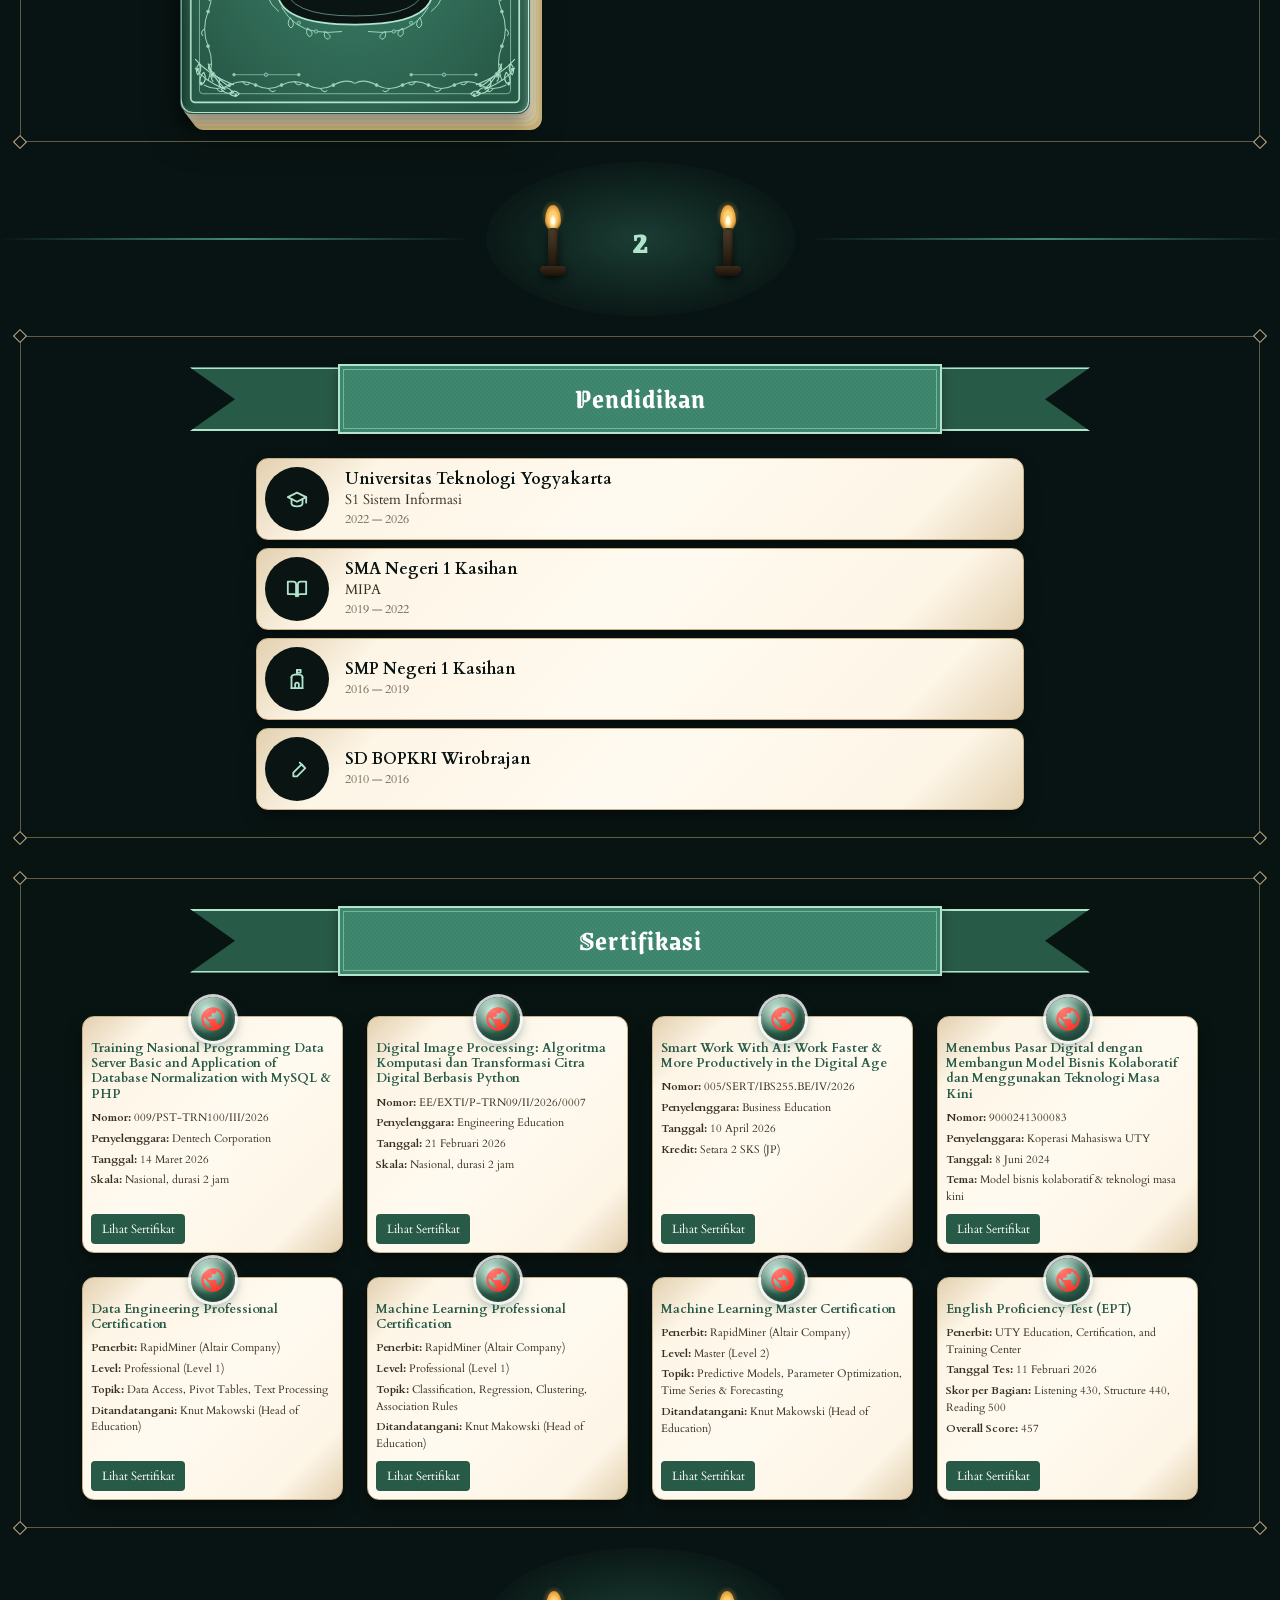
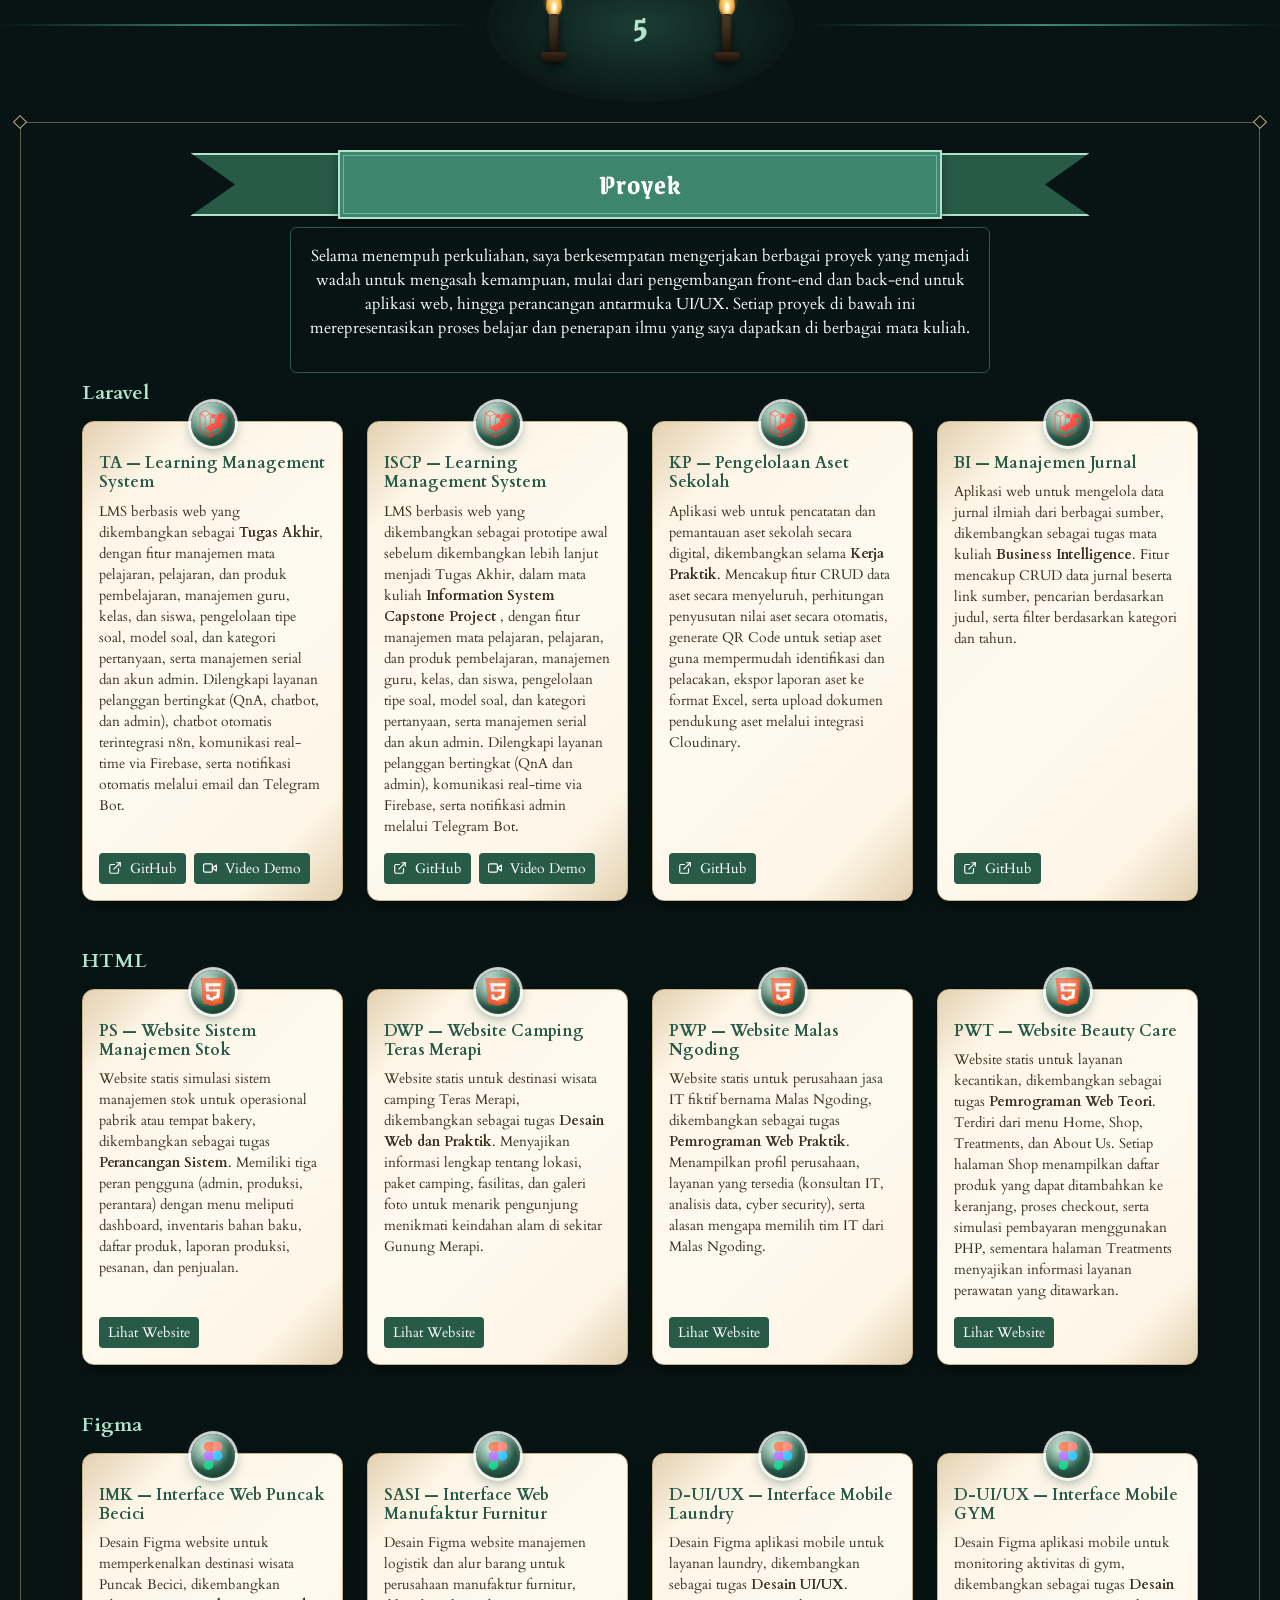
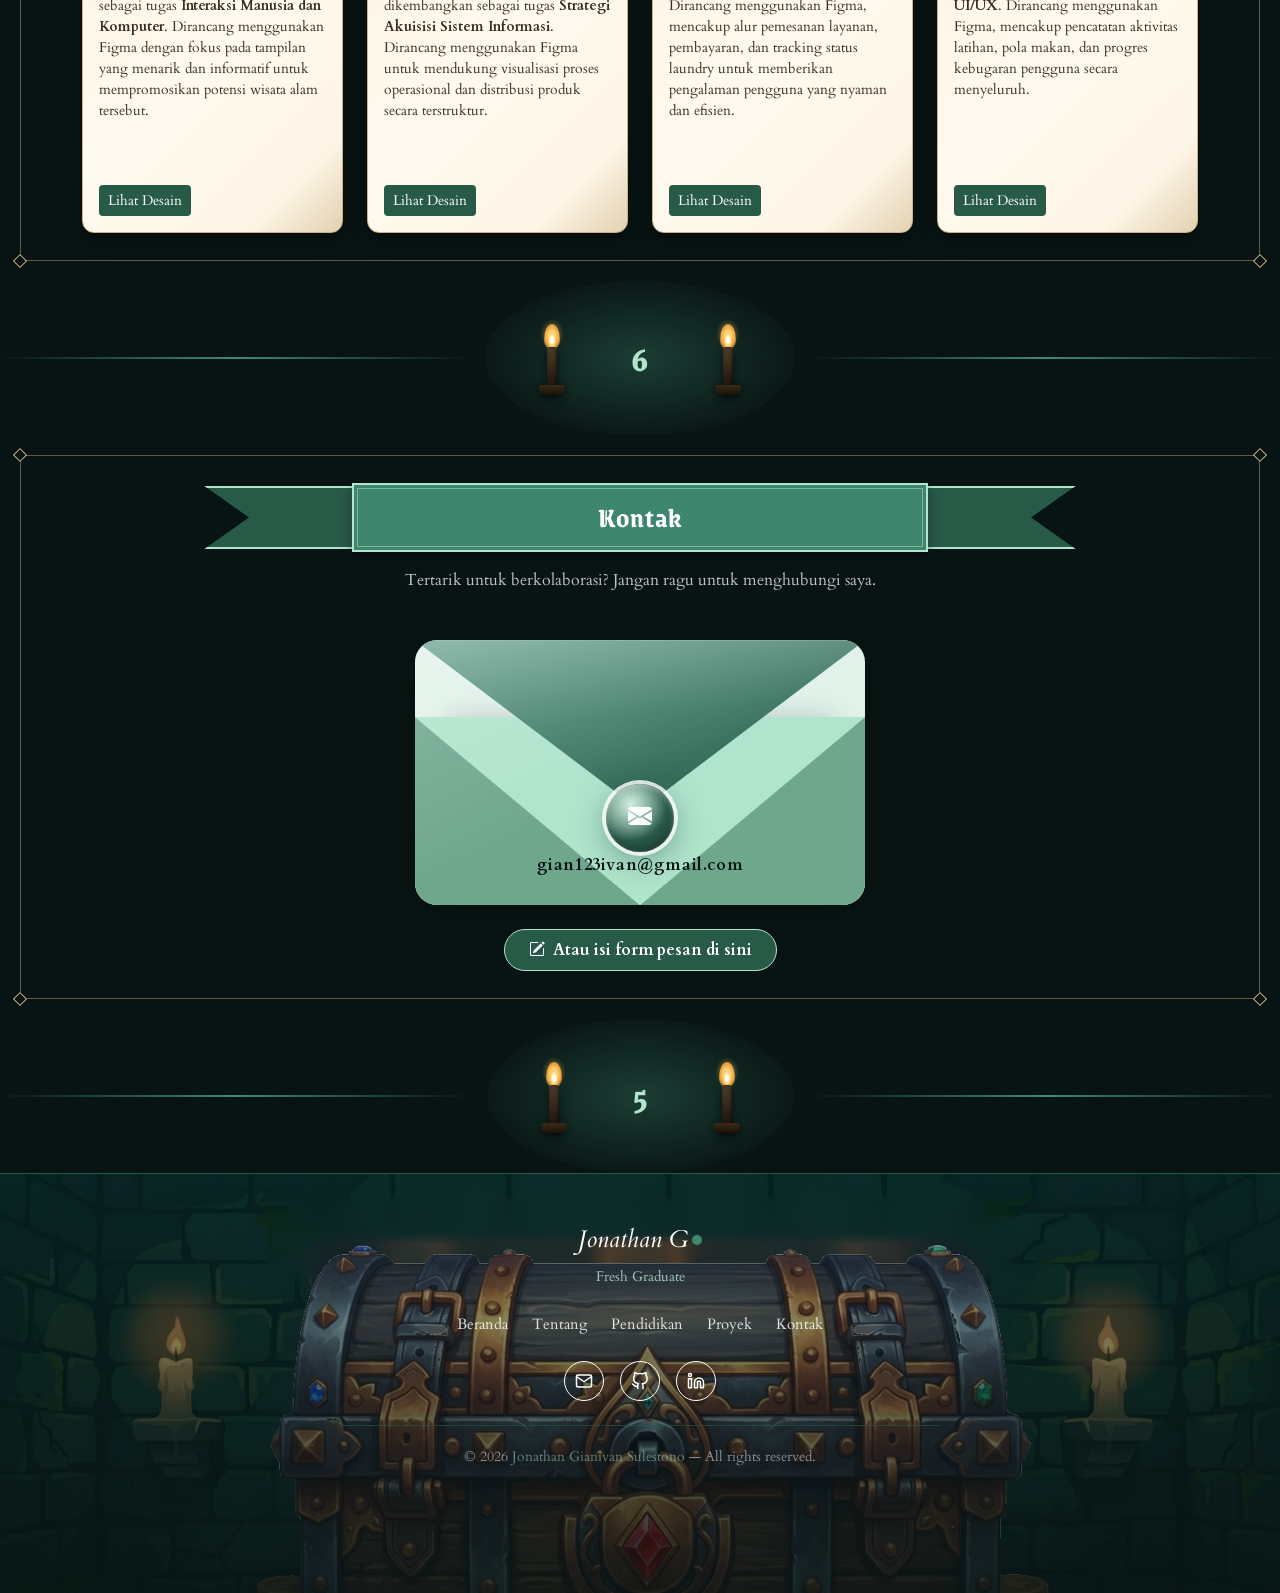
==== commit 35dc5458: "baru" ====
--- a/portfolio.html
+++ b/portfolio.html
@@ -540,6 +540,10 @@
     </div>
     <!-- About & Skills Section -->
     <section id="about" class="section py-5">
+      <div class="hero-frame" aria-hidden="true">
+        <i class="c tl"></i><i class="c tr"></i><i class="c bl"></i
+        ><i class="c br"></i>
+      </div>
       <div class="container">
         <div
           class="d-flex justify-content-center mb-5"
@@ -694,6 +698,10 @@
     </div>
     <!-- Education Section -->
     <section id="education" class="section py-5">
+      <div class="hero-frame" aria-hidden="true">
+        <i class="c tl"></i><i class="c tr"></i><i class="c bl"></i
+        ><i class="c br"></i>
+      </div>
       <div class="container">
         <div
           class="d-flex justify-content-center mb-4"
@@ -853,6 +861,10 @@
 
     <!-- Sertifikasi Section -->
     <section id="certifications" class="section py-5">
+      <div class="hero-frame" aria-hidden="true">
+        <i class="c tl"></i><i class="c tr"></i><i class="c bl"></i
+        ><i class="c br"></i>
+      </div>
       <div class="container">
         <div
           class="d-flex justify-content-center mb-2"
@@ -1324,6 +1336,10 @@
     </div>
     <!-- Projects Section -->
     <section id="projects" class="section py-5">
+      <div class="hero-frame" aria-hidden="true">
+        <i class="c tl"></i><i class="c tr"></i><i class="c bl"></i
+        ><i class="c br"></i>
+      </div>
       <div class="container">
         <div
           class="d-flex justify-content-center mb-2"
@@ -2088,6 +2104,10 @@
     </div>
     <!-- Contact Section -->
     <section id="contact" class="section py-5">
+      <div class="hero-frame" aria-hidden="true">
+        <i class="c tl"></i><i class="c tr"></i><i class="c bl"></i
+        ><i class="c br"></i>
+      </div>
       <div class="container text-center" style="max-width: 56rem">
         <div
           class="d-flex justify-content-center mb-3"
--- a/style.css
+++ b/style.css
@@ -1077,7 +1077,17 @@
 
 /* ===== Section umum ===== */
 .section {
+    position: relative;
     background-color: rgba(9, 20, 19, 0.85);
+}
+
+.section .hero-frame {
+    inset: 20px;
+    border-color: rgba(201, 178, 138, 0.45);
+}
+
+.site-footer {
+    border: none;
 }
 
 
@@ -2026,7 +2036,6 @@
     right: -6px;
 }
 
-/* --- Foto tengah, menyatu ke latar --- */
 .hero-photo {
     position: absolute;
     top: 120px;
@@ -2068,33 +2077,36 @@
     object-position: center top;
 }
 
-/* --- Grid: kiri tautan | tengah foto | kanan gulungan --- */
+/* --- Grid: tautan + scroll (2 kolom) --- */
 .hero-grid {
-    margin-top: auto;
-    margin-bottom: auto;
-    padding-top: 24px;
     display: grid;
-    grid-template-columns: minmax(0, 1fr) minmax(0, 1.15fr) minmax(0, 1.05fr);
-    align-items: center;
-    gap: 24px;
-}
-
-/* --- Kiri --- */
+    grid-template-columns: 1fr 1fr;
+    gap: 40px;
+    align-items: start;
+}
+
+/* --- Kiri: 5 kapsul seragam --- */
 .hero-links {
-    grid-column: 1;
+    max-width: 340px;
+    margin: 0 auto;
     display: flex;
     flex-direction: column;
     gap: 14px;
-    max-width: 340px;
-}
-
-.hero-link {
+}
+
+/* Aturan dasar untuk SEMUA 5 kapsul (link + pill) — ukuran seragam */
+.hero-link,
+.hero-pill {
     display: flex;
     align-items: center;
-    gap: 14px;
-    padding: 10px 18px 10px 12px;
+    gap: 12px;
+    box-sizing: border-box;
+    min-height: 48px;
+    width: 100%;
+    padding: 10px 20px;
+    font-size: 1rem;
+    line-height: 1.2;
     color: #fff;
-    font-size: 1.15rem;
     background: rgba(9, 28, 24, 0.78);
     border: 1px solid rgba(201, 178, 138, 0.55);
     border-radius: 999px;
@@ -2105,30 +2117,23 @@
         transform 0.2s;
 }
 
-.hero-link:hover {
+/* Hover state sama untuk keduanya */
+.hero-link:hover,
+.hero-pill:hover {
     color: #fff;
     background: rgba(40, 90, 72, 0.7);
     border-color: var(--color-green-light);
 }
 
-.hero-link:hover .hero-link-arrow {
-    transform: translateX(4px);
-}
-
-.hero-link:focus-visible,
-.hero-pill:focus-visible {
-    outline: 2px solid var(--color-green-light);
-    outline-offset: 3px;
-}
-
+/* Kustomisasi ikon per tipe */
 .hero-link-icon {
-    width: 42px;
-    height: 42px;
+    width: 36px;
+    height: 36px;
     flex-shrink: 0;
     display: grid;
     place-items: center;
-    border-radius: 12px;
-    font-size: 1.5rem;
+    border-radius: 50%;
+    font-size: 1.2rem;
 }
 
 .hero-link-icon--light {
@@ -2141,31 +2146,18 @@
     color: var(--color-green-dark);
 }
 
-.hero-link-label {
-    flex: 1;
-}
-
+/* Arrow hanya untuk .hero-link (LinkedIn/GitHub/CV), bukan .hero-pill */
 .hero-link-arrow {
     transition: transform 0.2s;
-}
-
-.hero-pill {
-    display: flex;
-    align-items: center;
-    gap: 12px;
-    width: fit-content;
-    padding: 8px 20px 8px 14px;
-    font-size: 0.95rem;
-    color: #fff;
-    white-space: nowrap;
-    background: rgba(9, 28, 24, 0.78);
-    border: 1px solid rgba(201, 178, 138, 0.5);
-    border-radius: 999px;
-}
-
+    flex-shrink: 0;
+    font-size: 0.8rem;
+}
+
+/* Pil tanpa arrow */
 .hero-pill i {
     color: var(--gold);
     font-size: 1.1rem;
+    flex-shrink: 0;
 }
 
 /* --- Kanan: gulungan perkamen (gaya SVG lama) --- */
@@ -2301,4 +2293,100 @@
         width: 70px;
         right: -6px;
     }
+}
+
+@media (max-width: 600px) {
+
+    /* Foto jadi lingkaran + tampilkan di atas grid */
+    .hero-grid {
+        padding-top: 136px;
+        /* sebelumnya 100px; kalau masih terlalu jauh/dekat, ubah angka ini saja */
+    }
+
+    .hero-photo {
+        top: 176px;
+        /* tepat di bawah ribbon nama */
+        bottom: auto;
+        /* lepas dari bawah supaya tinggi tidak ditarik */
+        width: 140px;
+        height: 140px;
+        margin: 0 auto;
+        /* tetap center horizontal (left/right: 0 dari aturan dasar) */
+        border-radius: 50%;
+        overflow: hidden;
+        /* supaya gambar benar-benar terpotong bulat */
+        opacity: 1;
+        /* batalkan opacity 0.4 dari aturan tablet */
+        -webkit-mask-image: none;
+        mask-image: none;
+        border: 3px solid var(--gold);
+        box-shadow:
+            0 0 0 4px rgba(9, 20, 19, 0.95),
+            /* celah gelap */
+            0 0 0 5px rgba(201, 178, 138, 0.6),
+            /* cincin emas tipis di luar */
+            0 8px 20px rgba(0, 0, 0, 0.5);
+        /* bayangan ke bawah */
+    }
+
+
+    /* Grid: baris 1 = LinkedIn/GitHub/CV, baris 2 = Yogyakarta, baris 3 = Siap Kerja */
+    .hero-links {
+        display: grid;
+        grid-template-columns: repeat(3, 1fr);
+        gap: 10px;
+    }
+
+    .hero-link {
+        font-size: 0.85rem;
+        min-height: 40px;
+        padding: 6px 8px;
+        justify-content: center;
+    }
+
+    .hero-link-arrow {
+        display: none;
+    }
+
+    /* Pill: lebar penuh, satu per baris */
+    .hero-pill {
+        grid-column: 1 / -1;
+        font-size: 0.8rem;
+        padding: 8px 14px;
+        justify-content: center;
+    }
+}
+
+/* ===== Desktop: kapsul (kiri) & gulungan (kanan) simetris ===== */
+@media (min-width: 992px) {
+    .hero-grid {
+        grid-template-columns: 1fr 1fr;
+        align-items: center;
+        /* tengah vertikal sama */
+    }
+
+    .hero-grid .hero-links {
+        grid-column: 1;
+        justify-self: start;
+        /* nempel tepi kiri container */
+        width: 340px;
+        max-width: 340px;
+        margin: 0;
+    }
+
+    .hero-grid .hero-scroll {
+        grid-column: 2;
+        /* hapus kolom ke-3 */
+        justify-self: end;
+        /* nempel tepi kanan container */
+        width: 472px;
+        /* lebar kertas terlihat = 340px */
+        margin-right: -66px;
+        /* buang ruang kosong SVG di kanan */
+    }
+
+    .hero-grid .hero-scroll-svg {
+        width: 100%;
+        max-width: none;
+    }
 }
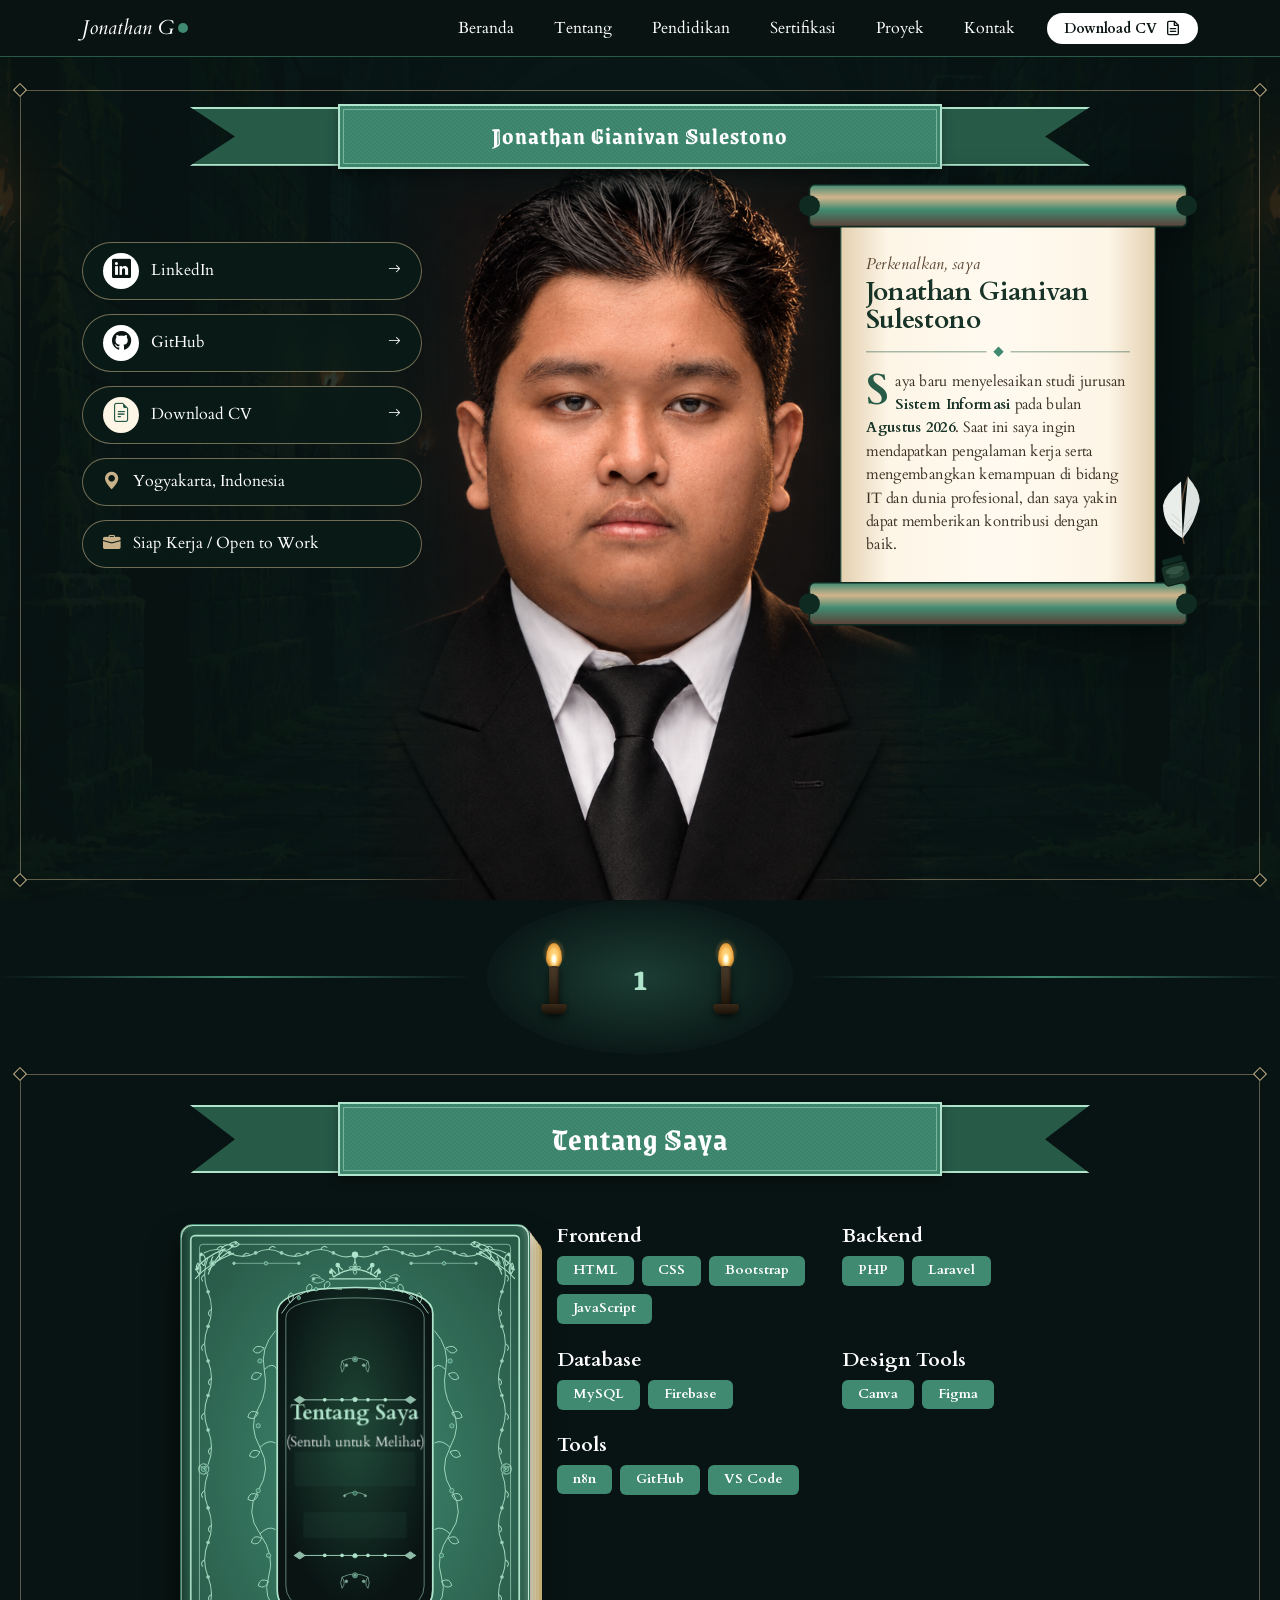
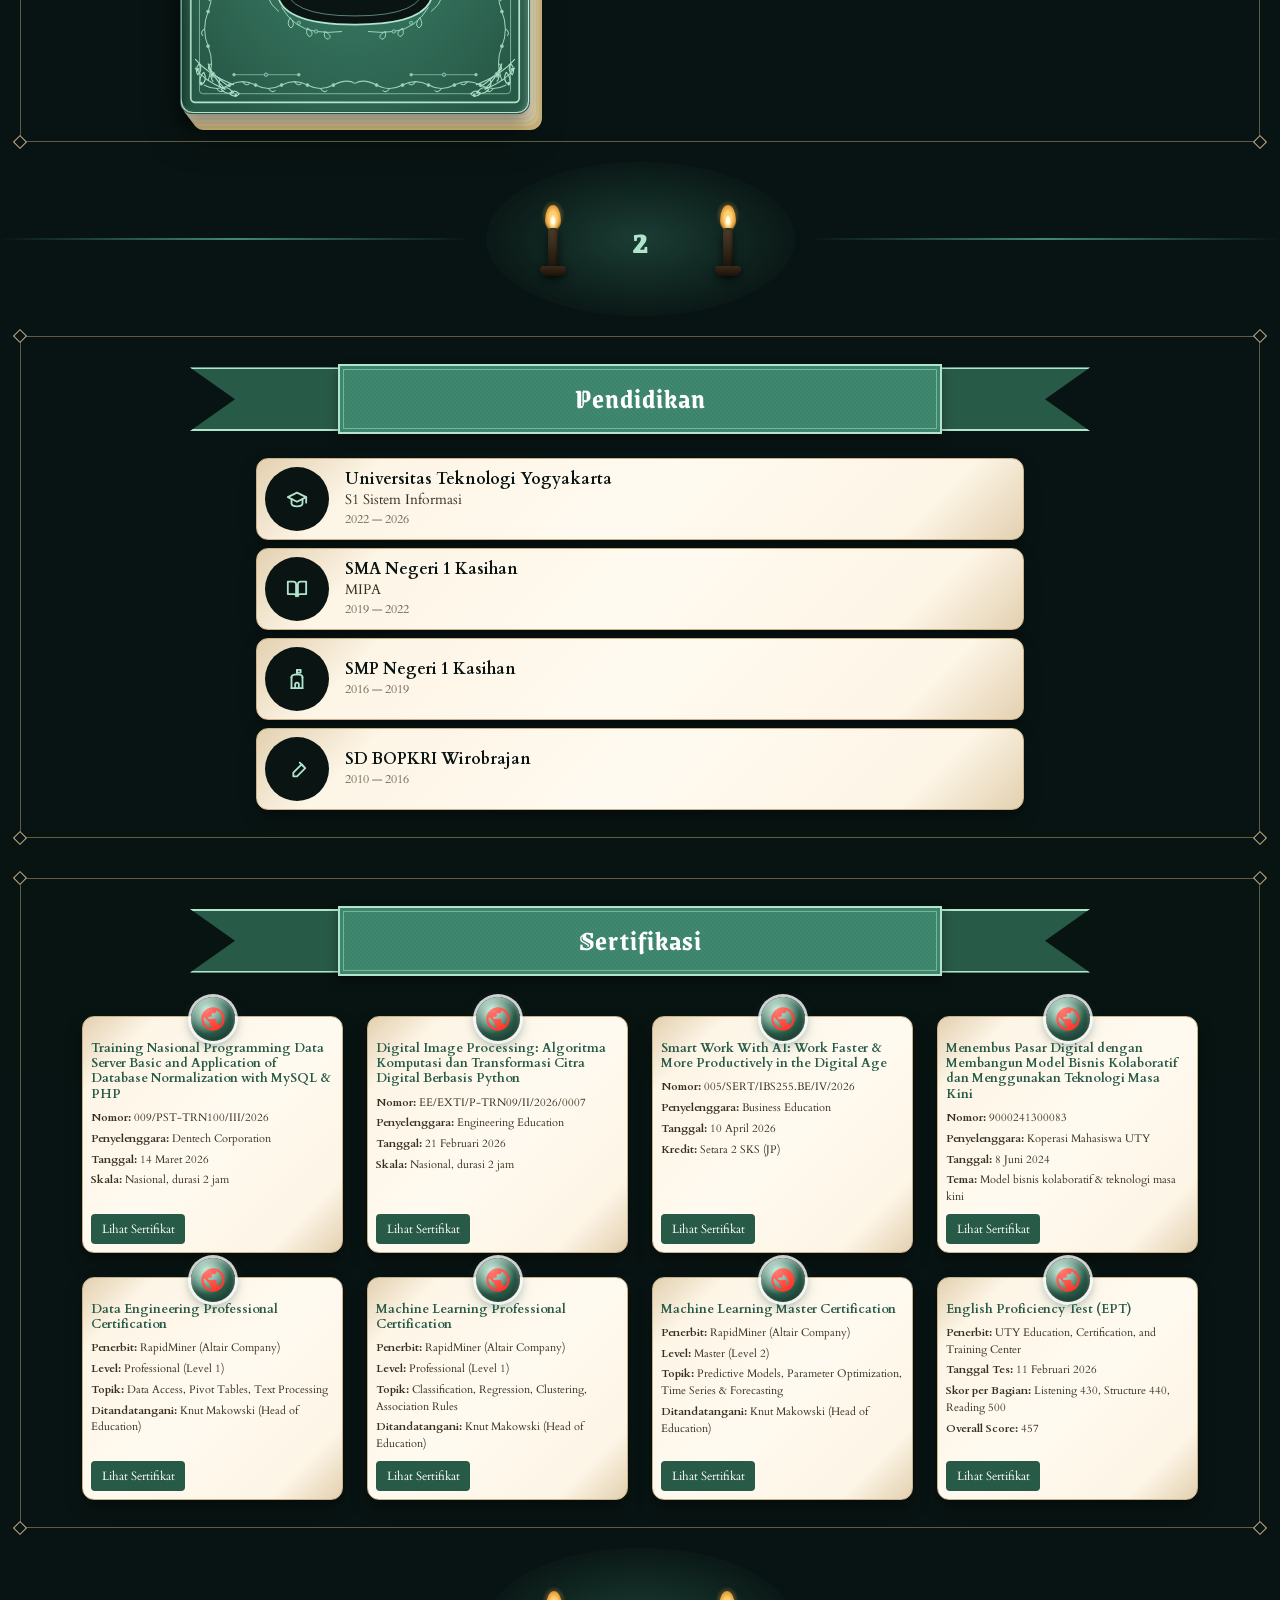
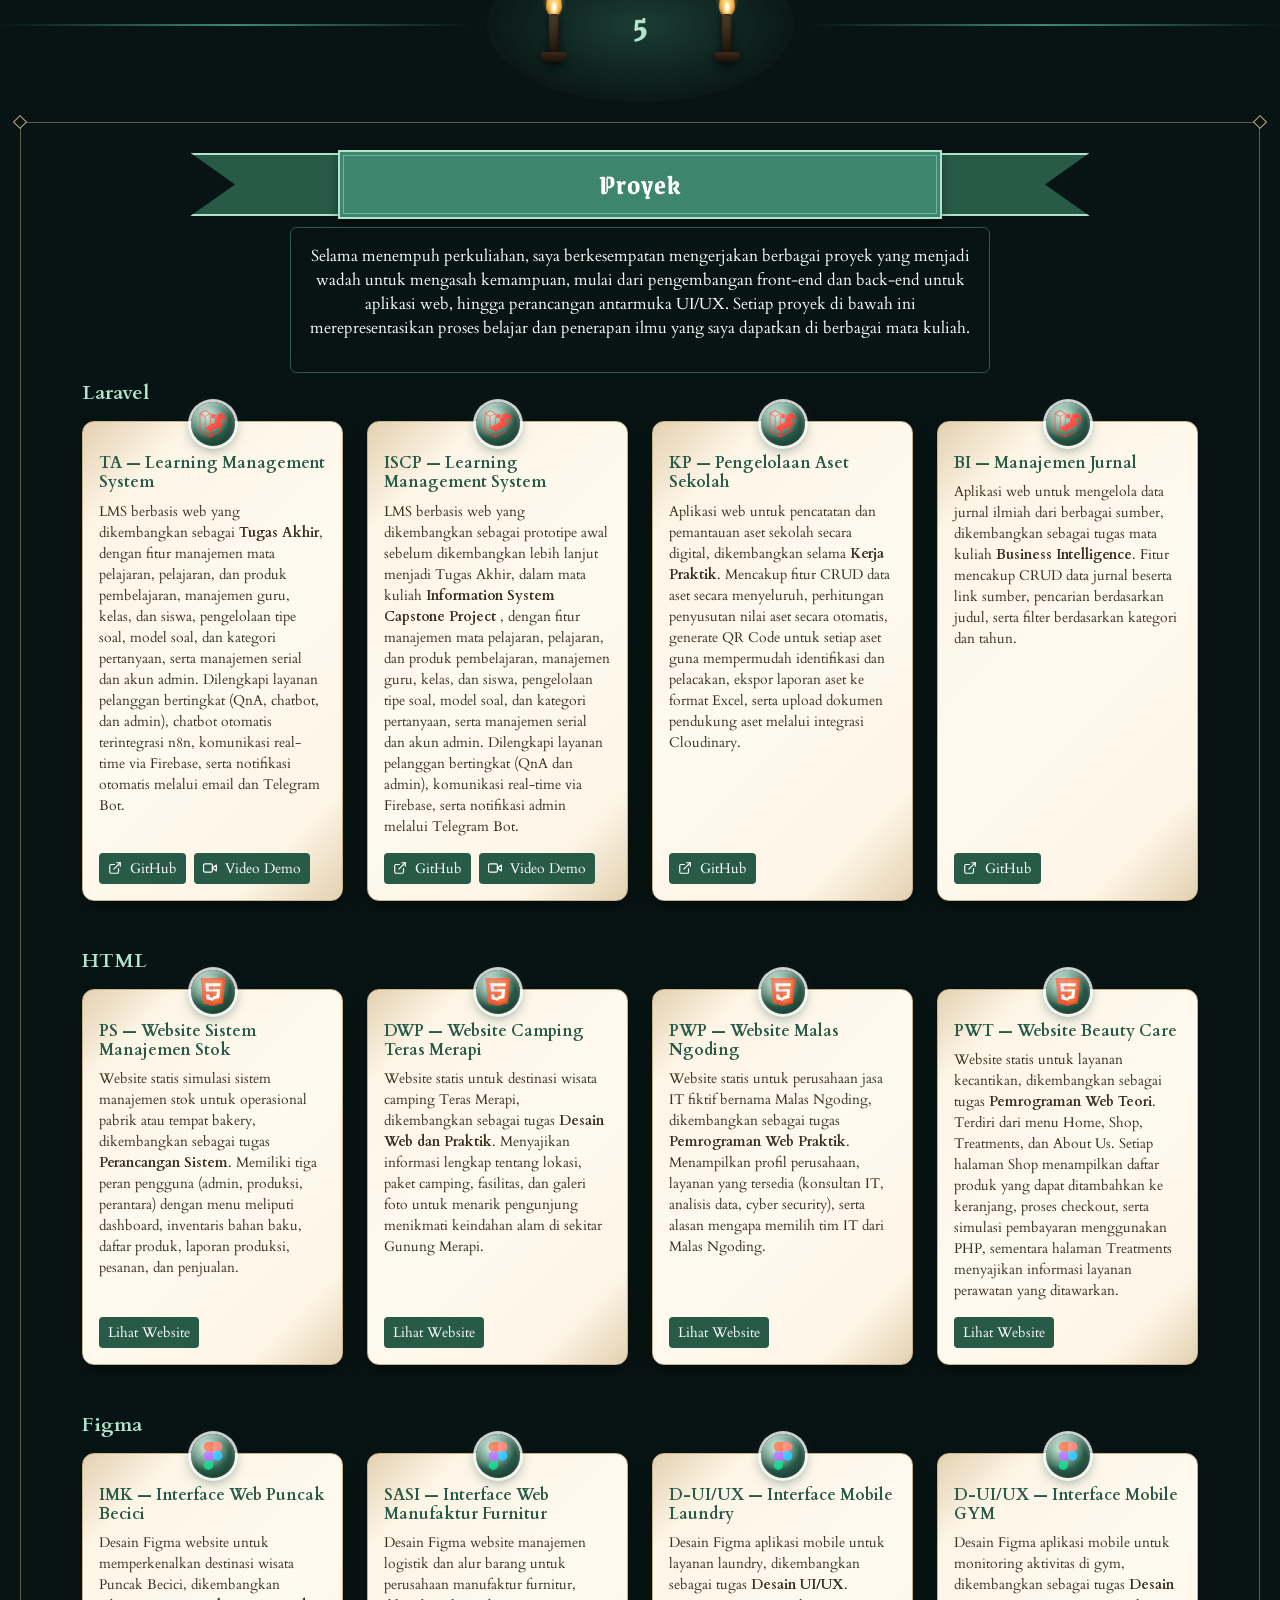
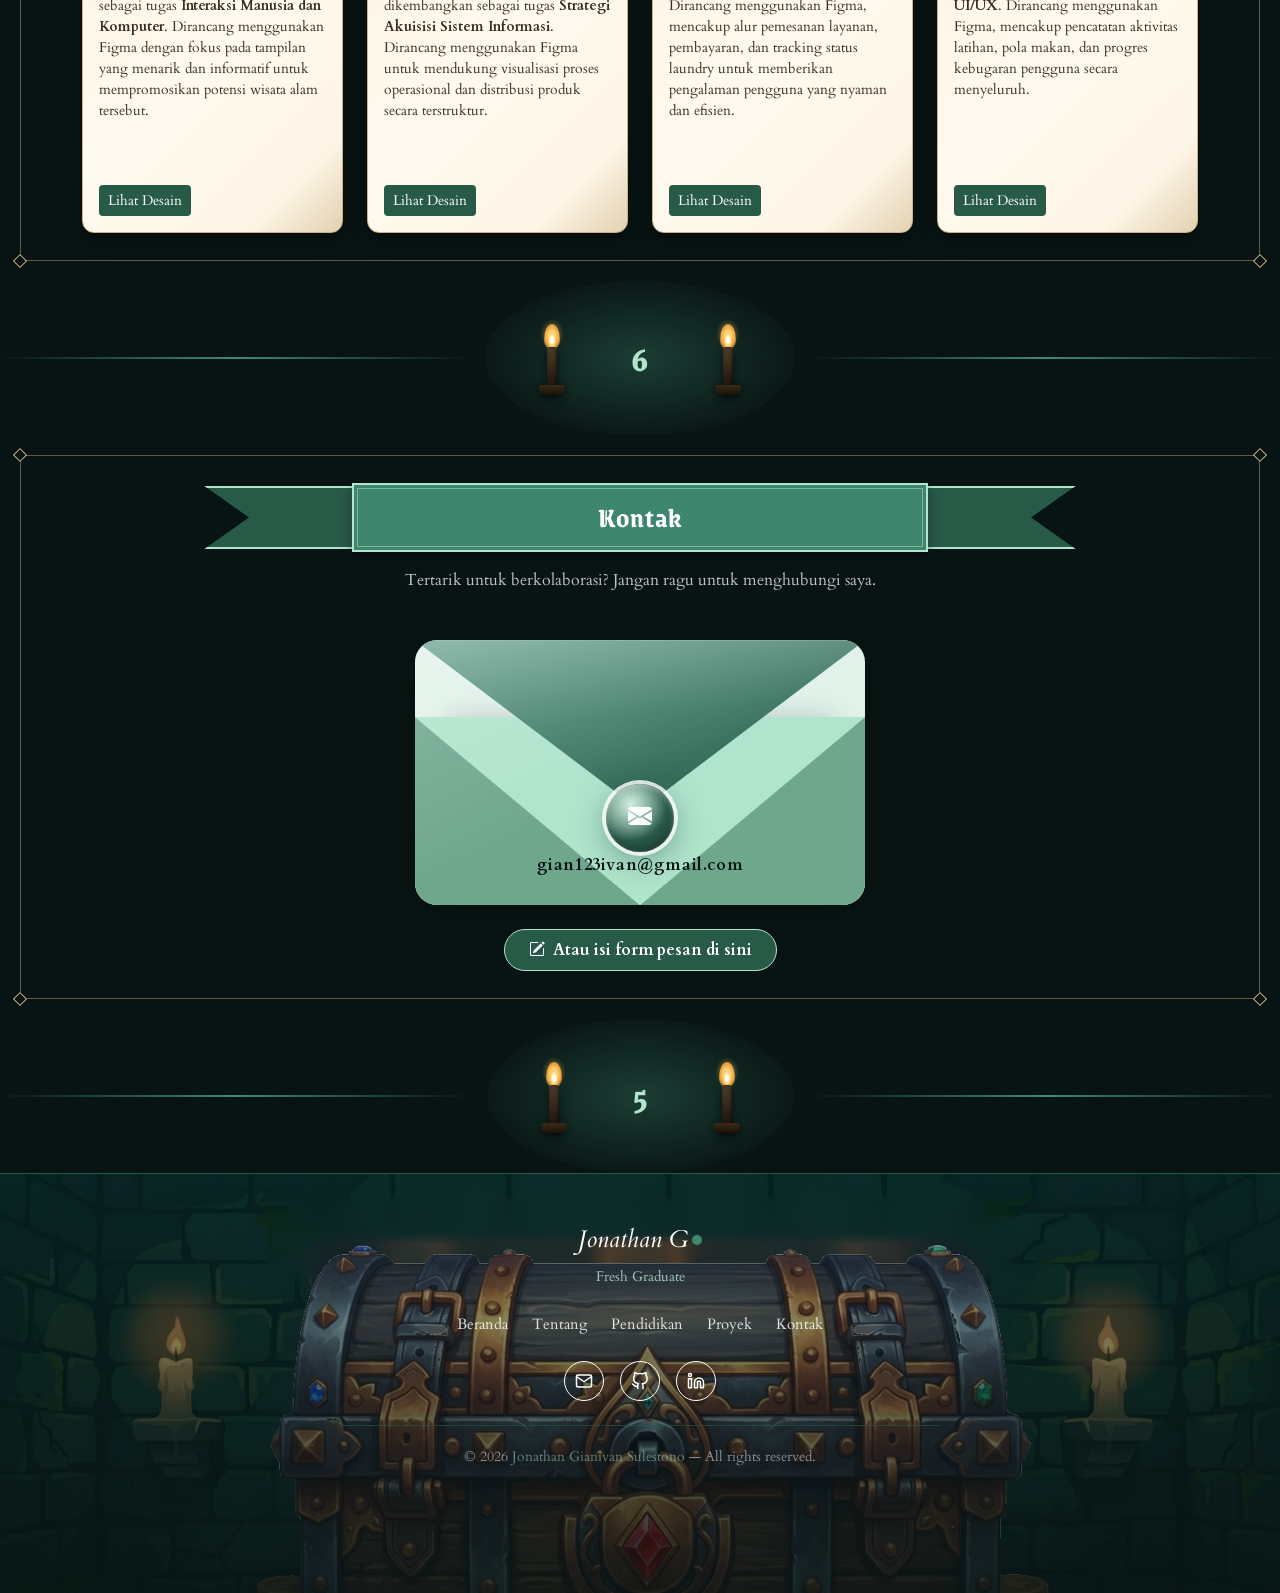
==== commit 7874753d: "perbaikan hp" ====
--- a/portfolio.html
+++ b/portfolio.html
@@ -108,24 +108,16 @@
 
     <!-- Hero Section -->
     <!-- Hero Section: ganti seluruh <section id="hero"> ... </section> dengan ini -->
-    <section id="hero" class="hero hero-full">
+    <!-- ===== Hero Section: ganti seluruh <section id="hero"> ... </section> dengan ini ===== -->
+    <!-- Perubahan: foto dipindah ke dalam .hero-inner (di bawah ribbon), <style> inline dihapus
+     (CSS-nya sudah ada di hero.css), viewBox SVG di-crop simetris, pena dipindah ke luar area teks. -->
+    <section id="hero" class="hero">
       <!-- Bingkai emas + ornamen sudut -->
       <div class="hero-frame" aria-hidden="true">
         <i class="c tl"></i><i class="c tr"></i><i class="c bl"></i
         ><i class="c br"></i>
       </div>
 
-      <!-- Foto di tengah (tetap jadi link portal ke index.html) -->
-      <div class="hero-photo" data-aos="fade-in" data-aos-duration="1200">
-        <a
-          href="index.html"
-          id="photoPortalLink"
-          aria-label="Kembali ke gerbang"
-        >
-          <img src="assets/foto-hero.png" alt="Jonathan Gianivan Sulestono" />
-        </a>
-      </div>
-
       <div class="container-xl hero-inner">
         <!-- Ribbon nama -->
         <div class="d-flex justify-content-center">
@@ -140,6 +132,17 @@
             </h1>
             <div class="title-ribbon-tail-right"></div>
           </div>
+        </div>
+
+        <!-- Foto (tetap jadi link portal ke index.html) -->
+        <div class="hero-photo" data-aos="fade-in" data-aos-duration="1200">
+          <a
+            href="index.html"
+            id="photoPortalLink"
+            aria-label="Kembali ke gerbang"
+          >
+            <img src="assets/foto-hero.png" alt="Jonathan Gianivan Sulestono" />
+          </a>
         </div>
 
         <div class="hero-grid">
@@ -198,22 +201,21 @@
           </div>
 
           <!-- KANAN: gulungan perkamen -->
-          <!-- Gulungan perkenalan: gaya SVG lama (gradien kertas + roller + bulatan ujung + pena bulu + tinta), isi teks -->
           <div
             class="hero-scroll"
             data-aos="fade-left"
             data-aos-duration="1000"
             data-aos-delay="350"
           >
+            <!-- viewBox "40 25 420 450": pusat (250,250) = pusat gulungan -> simetris kiri-kanan & atas-bawah -->
             <svg
               class="hero-scroll-svg"
-              viewBox="0 0 500 500"
+              viewBox="40 25 420 450"
               xmlns="http://www.w3.org/2000/svg"
               role="img"
               aria-label="Perkenalan Jonathan Gianivan Sulestono"
             >
               <defs>
-                <!-- id dibuat unik supaya tidak bentrok dengan SVG lama di halaman yang sama -->
                 <linearGradient
                   id="introPaperGrad"
                   x1="0%"
@@ -221,26 +223,11 @@
                   x2="100%"
                   y2="0%"
                 >
-                  <stop
-                    offset="0%"
-                    style="stop-color: #e3d0b0; stop-opacity: 1"
-                  />
-                  <stop
-                    offset="15%"
-                    style="stop-color: #fdf5e6; stop-opacity: 1"
-                  />
-                  <stop
-                    offset="50%"
-                    style="stop-color: #fffaf0; stop-opacity: 1"
-                  />
-                  <stop
-                    offset="85%"
-                    style="stop-color: #fdf5e6; stop-opacity: 1"
-                  />
-                  <stop
-                    offset="100%"
-                    style="stop-color: #e3d0b0; stop-opacity: 1"
-                  />
+                  <stop offset="0%" style="stop-color: #e3d0b0" />
+                  <stop offset="15%" style="stop-color: #fdf5e6" />
+                  <stop offset="50%" style="stop-color: #fffaf0" />
+                  <stop offset="85%" style="stop-color: #fdf5e6" />
+                  <stop offset="100%" style="stop-color: #e3d0b0" />
                 </linearGradient>
                 <linearGradient
                   id="introRollerGrad"
@@ -249,26 +236,14 @@
                   x2="0%"
                   y2="100%"
                 >
-                  <stop
-                    offset="0%"
-                    style="stop-color: #408a71; stop-opacity: 1"
-                  />
-                  <stop
-                    offset="30%"
-                    style="stop-color: #d2b48c; stop-opacity: 1"
-                  />
-                  <stop
-                    offset="60%"
-                    style="stop-color: #408a71; stop-opacity: 1"
-                  />
-                  <stop
-                    offset="100%"
-                    style="stop-color: #5d4037; stop-opacity: 1"
-                  />
+                  <stop offset="0%" style="stop-color: #408a71" />
+                  <stop offset="30%" style="stop-color: #d2b48c" />
+                  <stop offset="60%" style="stop-color: #408a71" />
+                  <stop offset="100%" style="stop-color: #5d4037" />
                 </linearGradient>
               </defs>
 
-              <!-- Kertas -->
+              <!-- Kertas (garis dekoratif yang menembus teks sudah dihapus) -->
               <rect
                 x="100"
                 y="60"
@@ -278,18 +253,6 @@
                 stroke="#285A48"
                 stroke-width="1"
               />
-
-              <!-- Garis kertas (sama seperti yang lama, hanya di tepi atas & bawah) -->
-              <g stroke="#285A48" stroke-width="0.5" opacity="0.3">
-                <line x1="120" y1="100" x2="380" y2="100" />
-                <line x1="130" y1="130" x2="370" y2="130" />
-                <line x1="115" y1="160" x2="385" y2="160" />
-                <line x1="125" y1="190" x2="375" y2="190" />
-                <line x1="125" y1="310" x2="375" y2="310" />
-                <line x1="115" y1="340" x2="385" y2="340" />
-                <line x1="130" y1="370" x2="370" y2="370" />
-                <line x1="120" y1="400" x2="380" y2="400" />
-              </g>
 
               <!-- Roller atas -->
               <g>
@@ -323,7 +286,7 @@
                 <circle cx="430" cy="440" r="10" fill="#0f2a20" />
               </g>
 
-              <!-- Teks (HTML di dalam SVG, otomatis wrap) -->
+              <!-- Teks -->
               <foreignObject x="124" y="92" width="252" height="316">
                 <div xmlns="http://www.w3.org/1999/xhtml" class="scroll-text">
                   <p class="scroll-greet">Perkenalkan, saya</p>
@@ -340,9 +303,9 @@
                 </div>
               </foreignObject>
 
-              <!-- Pena bulu + tinta: persis dari SVG lama, posisi pojok kanan bawah -->
+              <!-- Pena bulu + tinta: diperkecil & digeser ke luar kanan area teks (x teks maks 376) -->
               <g
-                transform="translate(320, 320) rotate(-15)"
+                transform="translate(383, 332) scale(0.5) rotate(-15)"
                 pointer-events="none"
               >
                 <path
@@ -414,92 +377,6 @@
               </g>
             </svg>
           </div>
-
-          <style>
-            /* HAPUS CSS lama: .hero-scroll, .scroll-roller, .scroll-paper, .scroll-quill.
-     Ganti dengan ini: */
-            .hero-scroll {
-              display: flex;
-              justify-content: center;
-              width: 100%;
-            }
-            .hero-scroll-svg {
-              width: 100%;
-              max-width: 560px;
-              height: auto;
-              overflow: visible;
-              filter: drop-shadow(0 14px 22px rgba(0, 0, 0, 0.45));
-            }
-            .hero-scroll-svg .scroll-text {
-              height: 100%;
-              box-sizing: border-box;
-              font-family: inherit;
-              color: #2b2118;
-              overflow: hidden;
-            }
-            .hero-scroll-svg .scroll-greet {
-              margin: 0 0 2px;
-              font-size: 15px;
-              font-style: italic;
-              letter-spacing: 0.02em;
-              color: #5a4633;
-            }
-            .hero-scroll-svg .scroll-text h2 {
-              margin: 0;
-              font-size: 25px;
-              line-height: 1.08;
-              font-weight: 700;
-              letter-spacing: -0.01em;
-              color: #173226;
-            }
-            /* Garis ornamen: dua garis tipis dengan belah ketupat di tengah */
-            .hero-scroll-svg .scroll-rule {
-              display: flex;
-              align-items: center;
-              gap: 8px;
-              margin: 12px 0 14px;
-            }
-            .hero-scroll-svg .scroll-rule::before,
-            .hero-scroll-svg .scroll-rule::after {
-              content: "";
-              flex: 1;
-              height: 1px;
-              background: #285a48;
-              opacity: 0.55;
-            }
-            .hero-scroll-svg .scroll-rule i {
-              width: 7px;
-              height: 7px;
-              background: #408a71;
-              transform: rotate(45deg);
-            }
-            .hero-scroll-svg .scroll-body {
-              margin: 0;
-              font-size: 14px;
-              line-height: 1.6;
-              text-align: justify;
-              hyphens: auto;
-              color: #3b2f22;
-            }
-            .hero-scroll-svg .scroll-body strong {
-              font-weight: 600;
-              color: #173226;
-            }
-            /* Huruf awal paragraf dibuat besar (drop cap) */
-            .hero-scroll-svg .scroll-body::first-letter {
-              float: left;
-              font-size: 2.9em;
-              line-height: 0.8;
-              padding: 4px 6px 0 0;
-              font-weight: 700;
-              color: #285a48;
-            }
-            @media (max-width: 767px) {
-              .hero-scroll-svg {
-                max-width: 440px;
-              }
-            }
-          </style>
         </div>
       </div>
     </section>
--- a/style.css
+++ b/style.css
@@ -75,8 +75,6 @@
 
 /* Hide old CSS backgrounds */
 #wall,
-.dungeon-vignette,
-.hero-pattern,
 body::after {
     display: none !important;
 }
@@ -411,122 +409,6 @@
     }
 }
 
-/* ===== Dungeon Vignette ===== */
-.dungeon-vignette {
-    position: fixed;
-    inset: 0;
-    pointer-events: none;
-    z-index: 100;
-    background: radial-gradient(ellipse at center,
-            transparent 40%,
-            rgba(0, 0, 0, 0.15) 60%,
-            rgba(0, 0, 0, 0.45) 85%,
-            rgba(0, 0, 0, 0.85) 100%);
-}
-
-/* ===== Dungeon Fog ===== */
-.dungeon-fog {
-    position: fixed;
-    bottom: 0;
-    left: 0;
-    width: 100%;
-    height: 35vh;
-    pointer-events: none;
-    z-index: 90;
-    overflow: hidden;
-}
-
-.dungeon-fog__blob {
-    position: absolute;
-    bottom: -10vw;
-    border-radius: 50%;
-    filter: blur(70px);
-    opacity: 0.2;
-    will-change: transform;
-    animation: fog-drift 30s ease-in-out infinite alternate;
-}
-
-.dungeon-fog__blob:nth-child(1) {
-    width: 60vw;
-    height: 60vw;
-    left: -10%;
-    background: radial-gradient(circle, var(--color-green-mid), transparent 70%);
-    animation-duration: 35s;
-}
-
-.dungeon-fog__blob:nth-child(2) {
-    width: 50vw;
-    height: 50vw;
-    left: 30%;
-    background: radial-gradient(circle, var(--color-green-dark), transparent 70%);
-    animation-duration: 42s;
-    animation-delay: -12s;
-}
-
-.dungeon-fog__blob:nth-child(3) {
-    width: 55vw;
-    height: 55vw;
-    left: 60%;
-    background: radial-gradient(circle, var(--color-green-mid), transparent 70%);
-    animation-duration: 38s;
-    animation-delay: -20s;
-}
-
-@keyframes fog-drift {
-    0% {
-        transform: translateX(0) scale(1);
-        opacity: 0.15;
-    }
-
-    50% {
-        transform: translateX(12vw) scale(1.08);
-        opacity: 0.25;
-    }
-
-    100% {
-        transform: translateX(-5vw) scale(0.95);
-        opacity: 0.18;
-    }
-}
-
-/* ===== Peeking Eyes ===== */
-.dungeon-eyes {
-    position: fixed;
-    inset: 0;
-    pointer-events: none;
-    z-index: 95;
-}
-
-.dungeon-eye {
-    position: absolute;
-    width: 12px;
-    height: 12px;
-    border-radius: 50%;
-    background: var(--color-green-light);
-    box-shadow:
-        0 0 8px var(--color-green-light),
-        0 0 16px var(--color-green-mid);
-    opacity: 0;
-    transform: scale(0.4);
-    transition: opacity 0.8s ease, transform 0.8s ease;
-}
-
-.dungeon-eye.visible {
-    opacity: 0.6;
-    transform: scale(1);
-}
-
-.dungeon-eye .dungeon-eye-pupil {
-    position: absolute;
-    top: 50%;
-    left: 50%;
-    transform: translate(-50%, -50%);
-    width: 5px;
-    height: 5px;
-    border-radius: 50%;
-    background: var(--color-dark);
-}
-
 /* ===== Reduced Motion Guards ===== */
 @media (prefers-reduced-motion: reduce) {
     .brick.ruin {
@@ -596,74 +478,6 @@
     .divider-torch .torch-ember {
         display: none;
     }
-}
-
-/* ===== Scroll Photo (legacy, unused in hero) ===== */
-.scroll-photo {
-    position: relative;
-    filter: drop-shadow(0 10px 30px rgba(0, 0, 0, 0.5));
-}
-
-/* Parchment texture overlay */
-.scroll-photo::before {
-    content: "";
-    position: absolute;
-    inset: 0;
-    background-image:
-        repeating-linear-gradient(0deg,
-            transparent,
-            transparent 1px,
-            rgba(0, 0, 0, 0.02) 1px,
-            rgba(0, 0, 0, 0.02) 2px),
-        repeating-linear-gradient(90deg,
-            transparent,
-            transparent 1px,
-            rgba(0, 0, 0, 0.015) 1px,
-            rgba(0, 0, 0, 0.015) 2px);
-    background-size: 4px 4px;
-    pointer-events: none;
-    opacity: 0.6;
-    z-index: 2;
-    border-radius: 50%;
-}
-
-/* Photo vignette — inner shadow + subtle green tint */
-.scroll-photo svg {
-    filter:
-        drop-shadow(0 0 30px rgba(0, 0, 0, 0.6)) drop-shadow(inset 0 0 40px rgba(0, 0, 0, 0.4));
-}
-
-/* Subtle green tint overlay on photo */
-.scroll-photo::after {
-    content: "";
-    position: absolute;
-    inset: 0;
-    background: radial-gradient(ellipse at center, transparent 60%, rgba(45, 90, 61, 0.15) 100%);
-    pointer-events: none;
-    z-index: 3;
-    border-radius: 50%;
-}
-
-/* Hover whisper — subtle scale, rotate, green glow */
-@media (prefers-reduced-motion: no-preference) {
-    .scroll-photo {
-        transition: transform 0.4s cubic-bezier(0.25, 0.46, 0.45, 0.94),
-            filter 0.4s cubic-bezier(0.25, 0.46, 0.45, 0.94),
-            box-shadow 0.4s cubic-bezier(0.25, 0.46, 0.45, 0.94);
-    }
-
-    .scroll-photo:hover {
-        transform: scale(1.025) rotate(-0.3deg);
-        filter:
-            drop-shadow(0 0 40px rgba(45, 90, 61, 0.4)) drop-shadow(0 15px 35px rgba(0, 0, 0, 0.5)) drop-shadow(inset 0 0 50px rgba(0, 0, 0, 0.5));
-        box-shadow: 0 0 60px rgba(45, 90, 61, 0.25);
-    }
-}
-
-/* Iron bracket hover glow */
-.scroll-photo:hover g[filter="url(#bracketShadow)"] path {
-    stroke: #5d4037;
-    filter: drop-shadow(0 0 4px rgba(93, 64, 55, 0.8));
 }
 
 /* ===== Navbar ===== */
@@ -956,41 +770,12 @@
     }
 }
 
-/* ===== Quick Facts ===== */
-.quick-fact-item {
-    font-size: 0.9rem;
-    color: #fff;
-    opacity: 0.9;
-    background-color: rgba(64, 138, 113, 0.15);
-    border: 1px solid var(--color-green-mid);
-    border-radius: 0.5rem;
-    padding: 6px 12px;
-}
-
 /* ===== Hero ===== */
 .hero {
     min-height: 100vh;
     background-color: rgba(9, 20, 19, 0.85);
     position: relative;
     overflow: hidden;
-}
-
-.hero-pattern {
-    position: absolute;
-    inset: 0;
-    opacity: 0.08;
-}
-
-.badge-hero {
-    background-color: var(--color-green-mid) !important;
-    border-radius: 50rem;
-}
-
-.avatar-small {
-    width: 40px;
-    height: 40px;
-    border-radius: 50%;
-    background-color: var(--color-green-dark);
 }
 
 .quote-card {
@@ -1013,56 +798,6 @@
 .social-icon:hover {
     background-color: var(--color-green-mid);
     border-color: var(--color-green-mid);
-}
-
-.scroll-photo {
-    width: 100%;
-    max-width: 420px;
-    filter: drop-shadow(0 10px 20px rgba(0, 0, 0, 0.4));
-}
-
-.scroll-photo svg {
-    width: 100%;
-    height: auto;
-    display: block;
-}
-
-.photo-circle {
-    position: relative;
-    width: 288px;
-    height: 288px;
-}
-
-.photo-border {
-    position: absolute;
-    inset: 0;
-    border-radius: 50%;
-    border: 4px solid rgba(176, 228, 204, 0.3);
-}
-
-.photo-placeholder {
-    position: absolute;
-    inset: 8px;
-    border-radius: 50%;
-    background-color: var(--color-green-dark);
-    display: flex;
-    align-items: center;
-    justify-content: center;
-    overflow: hidden;
-}
-
-@media (min-width: 640px) {
-    .photo-circle {
-        width: 384px;
-        height: 384px;
-    }
-}
-
-@media (min-width: 1024px) {
-    .photo-circle {
-        width: 450px;
-        height: 450px;
-    }
 }
 
 .education-icon {
@@ -1359,10 +1094,6 @@
 
 .contact-card:hover {
     background-color: var(--color-green-mid);
-}
-
-.footer {
-    border-top: 1px solid var(--color-green-dark);
 }
 
 /* ===== Section Title Ribbon ===== */
@@ -1977,17 +1708,18 @@
     z-index: 2;
 }
 
-
-/* ===== HERO (ganti seluruh isi <style> di portfolio.html dengan ini) ===== */
+/* =====================================================================
+   HERO — GANTI semua CSS dari komentar "HERO" sampai AKHIR style.css
+   dengan isi file ini. Hapus juga <style> inline di dalam <section id="hero">.
+   ===================================================================== */
 :root {
     --gold: #c9b28a;
 }
 
 .hero {
     padding-top: 76px;
-}
-
-/* ruang untuk navbar fixed, supaya ribbon tidak terpotong */
+    overflow: hidden;
+}
 
 .hero-inner {
     position: relative;
@@ -2036,30 +1768,24 @@
     right: -6px;
 }
 
+/* --- Foto (desktop: latar di belakang, di tengah) --- */
 .hero-photo {
     position: absolute;
-    top: 120px;
+    top: 44px;
+    /* relatif ke .hero-inner (sebelumnya 120px relatif ke .hero) */
     bottom: 0;
     left: 0;
     right: 0;
     margin: 0 auto;
     width: min(44vw, 700px);
-    z-index: 1;
+    z-index: -1;
     pointer-events: none;
     -webkit-mask-image:
-        linear-gradient(to right,
-            transparent 0%,
-            #000 20%,
-            #000 80%,
-            transparent 100%),
+        linear-gradient(to right, transparent 0%, #000 20%, #000 80%, transparent 100%),
         linear-gradient(to bottom, transparent 0%, #000 12%, #000 100%);
     -webkit-mask-composite: source-in;
     mask-image:
-        linear-gradient(to right,
-            transparent 0%,
-            #000 20%,
-            #000 80%,
-            transparent 100%),
+        linear-gradient(to right, transparent 0%, #000 20%, #000 80%, transparent 100%),
         linear-gradient(to bottom, transparent 0%, #000 12%, #000 100%);
     mask-composite: intersect;
 }
@@ -2077,16 +1803,21 @@
     object-position: center top;
 }
 
-/* --- Grid: tautan + scroll (2 kolom) --- */
+/* --- Grid: kapsul + gulungan.  minmax(0,1fr) = kunci anti-overflow --- */
 .hero-grid {
     display: grid;
-    grid-template-columns: 1fr 1fr;
+    grid-template-columns: minmax(0, 1fr) minmax(0, 1fr);
     gap: 40px;
-    align-items: start;
-}
-
-/* --- Kiri: 5 kapsul seragam --- */
+    align-items: center;
+}
+
+.hero-grid>* {
+    min-width: 0;
+}
+
+/* --- Kapsul --- */
 .hero-links {
+    width: 100%;
     max-width: 340px;
     margin: 0 auto;
     display: flex;
@@ -2094,13 +1825,11 @@
     gap: 14px;
 }
 
-/* Aturan dasar untuk SEMUA 5 kapsul (link + pill) — ukuran seragam */
 .hero-link,
 .hero-pill {
     display: flex;
     align-items: center;
     gap: 12px;
-    box-sizing: border-box;
     min-height: 48px;
     width: 100%;
     padding: 10px 20px;
@@ -2111,13 +1840,9 @@
     border: 1px solid rgba(201, 178, 138, 0.55);
     border-radius: 999px;
     backdrop-filter: blur(6px);
-    transition:
-        border-color 0.2s,
-        background-color 0.2s,
-        transform 0.2s;
-}
-
-/* Hover state sama untuk keduanya */
+    transition: border-color 0.2s, background-color 0.2s, transform 0.2s;
+}
+
 .hero-link:hover,
 .hero-pill:hover {
     color: #fff;
@@ -2125,7 +1850,10 @@
     border-color: var(--color-green-light);
 }
 
-/* Kustomisasi ikon per tipe */
+.hero-link-label {
+    white-space: nowrap;
+}
+
 .hero-link-icon {
     width: 36px;
     height: 36px;
@@ -2146,247 +1874,227 @@
     color: var(--color-green-dark);
 }
 
-/* Arrow hanya untuk .hero-link (LinkedIn/GitHub/CV), bukan .hero-pill */
 .hero-link-arrow {
-    transition: transform 0.2s;
+    margin-left: auto;
     flex-shrink: 0;
     font-size: 0.8rem;
-}
-
-/* Pil tanpa arrow */
+    transition: transform 0.2s;
+}
+
 .hero-pill i {
     color: var(--gold);
     font-size: 1.1rem;
     flex-shrink: 0;
 }
 
-/* --- Kanan: gulungan perkamen (gaya SVG lama) --- */
+/* --- Gulungan (SVG) --- */
 .hero-scroll {
-    grid-column: 3;
-    position: relative;
-    filter: drop-shadow(0 12px 22px rgba(0, 0, 0, 0.55));
-}
-
-.scroll-roller {
-    position: relative;
-    z-index: 2;
-    height: 24px;
-    margin: 0 -10px;
-    border-radius: 6px;
-    border: 1.5px solid #0f2a20;
-    background: linear-gradient(180deg,
-            #408a71 0%,
-            #d2b48c 35%,
-            #408a71 65%,
-            #5d4037 100%);
-}
-
-.scroll-roller::before,
-.scroll-roller::after {
-    /* tutup ujung gulungan */
+    display: flex;
+    justify-content: center;
+    width: 100%;
+}
+
+.hero-scroll-svg {
+    width: 100%;
+    max-width: 440px;
+    height: auto;
+    overflow: visible;
+    filter: drop-shadow(0 14px 22px rgba(0, 0, 0, 0.45));
+}
+
+.hero-scroll-svg .scroll-text {
+    height: 100%;
+    display: flex;
+    flex-direction: column;
+    justify-content: center;
+    box-sizing: border-box;
+    font-family: inherit;
+    color: #2b2118;
+    overflow: hidden;
+}
+
+.hero-scroll-svg .scroll-greet {
+    margin: 0 0 2px;
+    font-size: 15px;
+    font-style: italic;
+    letter-spacing: 0.02em;
+    color: #5a4633;
+}
+
+.hero-scroll-svg .scroll-text h2 {
+    margin: 0;
+    font-size: 25px;
+    line-height: 1.1;
+    font-weight: 700;
+    letter-spacing: -0.01em;
+    color: #173226;
+}
+
+.hero-scroll-svg .scroll-rule {
+    display: flex;
+    align-items: center;
+    gap: 8px;
+    margin: 12px 0 14px;
+}
+
+.hero-scroll-svg .scroll-rule::before,
+.hero-scroll-svg .scroll-rule::after {
     content: "";
-    position: absolute;
-    top: 50%;
-    width: 20px;
-    height: 20px;
-    margin-top: -10px;
-    border-radius: 50%;
-    background: #0f2a20;
-}
-
-.scroll-roller::before {
-    left: -8px;
-}
-
-.scroll-roller::after {
-    right: -8px;
-}
-
-.scroll-paper {
-    position: relative;
-    padding: 26px 30px 54px;
-    color: var(--color-paper-text);
-    background:
-        repeating-linear-gradient(180deg,
-            transparent 0 33px,
-            rgba(40, 90, 72, 0.18) 33px 34px),
-        linear-gradient(90deg,
-            #e3d0b0 0%,
-            #fdf5e6 15%,
-            #fffaf0 50%,
-            #fdf5e6 85%,
-            #e3d0b0 100%);
-    border-inline: 1px solid var(--color-green-dark);
-}
-
-.scroll-paper h2 {
-    font-family: "Cardo", serif;
+    flex: 1;
+    height: 1px;
+    background: #285a48;
+    opacity: 0.55;
+}
+
+.hero-scroll-svg .scroll-rule i {
+    width: 7px;
+    height: 7px;
+    background: #408a71;
+    transform: rotate(45deg);
+}
+
+.hero-scroll-svg .scroll-body {
+    margin: 0;
+    font-size: 14px;
+    line-height: 1.6;
+    text-align: left;
+    hyphens: auto;
+    overflow-wrap: break-word;
+    color: #3b2f22;
+}
+
+.hero-scroll-svg .scroll-body strong {
+    font-weight: 600;
+    color: #173226;
+}
+
+.hero-scroll-svg .scroll-body::first-letter {
+    float: left;
+    font-size: 2.9em;
+    line-height: 0.8;
+    padding: 4px 6px 0 0;
     font-weight: 700;
-    font-size: clamp(1.35rem, 1.9vw, 1.9rem);
-    line-height: 1.2;
-    color: var(--color-green-dark);
-    margin: 0 0 12px;
-}
-
-.scroll-rule {
-    display: block;
-    height: 2px;
-    margin-bottom: 14px;
-    background: linear-gradient(90deg,
-            var(--color-green-dark),
-            rgba(40, 90, 72, 0.15));
-}
-
-.scroll-paper p {
-    margin: 0;
-    max-width: 46ch;
-    font-size: 1.02rem;
-    line-height: 1.7;
-    color: var(--color-paper-text);
-}
-
-.scroll-quill {
-    position: absolute;
-    right: -14px;
-    bottom: -26px;
-    width: 92px;
-    pointer-events: none;
-    filter: drop-shadow(0 4px 6px rgba(0, 0, 0, 0.4));
-}
-
-/* --- Tablet & HP --- */
+    color: #285a48;
+}
+
+/* =====================================================================
+   DESKTOP (>= 992px): kapsul kiri, gulungan kanan
+   ===================================================================== */
+@media (min-width: 992px) {
+
+    /* foto di belakang tidak boleh terhalang grid transparan */
+    .hero-grid {
+        pointer-events: none;
+    }
+
+    .hero-links,
+    .hero-scroll {
+        pointer-events: auto;
+    }
+
+    .hero-grid .hero-links {
+        grid-column: 1;
+        justify-self: start;
+        width: 340px;
+        max-width: 340px;
+        margin: 0;
+    }
+
+    .hero-grid .hero-scroll {
+        grid-column: 2;
+        justify-self: end;
+        width: 440px;
+        margin-right: -20px;
+        /* ruang kosong SVG di tepi kanan */
+    }
+}
+
+/* =====================================================================
+   TABLET & HP (< 992px): satu kolom, semua di sumbu tengah
+   urutan: ribbon -> foto -> gulungan -> kapsul
+   ===================================================================== */
 @media (max-width: 991.98px) {
     .hero-frame {
         display: none;
     }
 
     .hero-photo {
-        width: 100%;
-        opacity: 0.4;
-        -webkit-mask-image: linear-gradient(to bottom,
-                #000 0%,
-                #000 55%,
-                transparent 100%);
-        mask-image: linear-gradient(to bottom,
-                #000 0%,
-                #000 55%,
-                transparent 100%);
-    }
-
-    .hero-grid {
-        grid-template-columns: 1fr;
-        gap: 20px;
-        padding-top: 34vh;
-    }
-
-    .hero-links,
-    .hero-scroll {
-        grid-column: 1;
-        max-width: none;
-    }
-
-    .hero-scroll {
-        order: -1;
-    }
-
-    .scroll-quill {
-        width: 70px;
-        right: -6px;
-    }
-}
-
-@media (max-width: 600px) {
-
-    /* Foto jadi lingkaran + tampilkan di atas grid */
-    .hero-grid {
-        padding-top: 136px;
-        /* sebelumnya 100px; kalau masih terlalu jauh/dekat, ubah angka ini saja */
-    }
-
-    .hero-photo {
-        top: 176px;
-        /* tepat di bawah ribbon nama */
-        bottom: auto;
-        /* lepas dari bawah supaya tinggi tidak ditarik */
-        width: 140px;
-        height: 140px;
-        margin: 0 auto;
-        /* tetap center horizontal (left/right: 0 dari aturan dasar) */
+        position: relative;
+        inset: auto;
+        flex: none;
+        width: 150px;
+        height: 150px;
+        margin: 20px auto 6px;
+        z-index: 1;
         border-radius: 50%;
         overflow: hidden;
-        /* supaya gambar benar-benar terpotong bulat */
-        opacity: 1;
-        /* batalkan opacity 0.4 dari aturan tablet */
+        pointer-events: auto;
         -webkit-mask-image: none;
         mask-image: none;
         border: 3px solid var(--gold);
         box-shadow:
             0 0 0 4px rgba(9, 20, 19, 0.95),
-            /* celah gelap */
             0 0 0 5px rgba(201, 178, 138, 0.6),
-            /* cincin emas tipis di luar */
             0 8px 20px rgba(0, 0, 0, 0.5);
-        /* bayangan ke bawah */
-    }
-
-
-    /* Grid: baris 1 = LinkedIn/GitHub/CV, baris 2 = Yogyakarta, baris 3 = Siap Kerja */
+    }
+
+    .hero-grid {
+        grid-template-columns: minmax(0, 1fr);
+        gap: 20px;
+        margin-top: 14px;
+    }
+
+    .hero-scroll {
+        order: -1;
+    }
+
+    /* kapsul: 2 kolom -> LinkedIn | GitHub, sisanya selebar penuh */
     .hero-links {
+        max-width: 420px;
         display: grid;
-        grid-template-columns: repeat(3, 1fr);
+        grid-template-columns: repeat(2, minmax(0, 1fr));
         gap: 10px;
     }
 
     .hero-link {
-        font-size: 0.85rem;
-        min-height: 40px;
-        padding: 6px 8px;
         justify-content: center;
+        gap: 8px;
+        min-height: 44px;
+        padding: 6px 12px;
+        font-size: 0.9rem;
+    }
+
+    .hero-link-icon {
+        width: 30px;
+        height: 30px;
+        font-size: 1rem;
     }
 
     .hero-link-arrow {
         display: none;
     }
 
-    /* Pill: lebar penuh, satu per baris */
+    .hero-link:nth-child(3),
+    /* Download CV */
     .hero-pill {
         grid-column: 1 / -1;
-        font-size: 0.8rem;
+    }
+
+    .hero-pill {
+        justify-content: center;
+        min-height: 44px;
         padding: 8px 14px;
-        justify-content: center;
-    }
-}
-
-/* ===== Desktop: kapsul (kiri) & gulungan (kanan) simetris ===== */
-@media (min-width: 992px) {
-    .hero-grid {
-        grid-template-columns: 1fr 1fr;
-        align-items: center;
-        /* tengah vertikal sama */
-    }
-
-    .hero-grid .hero-links {
-        grid-column: 1;
-        justify-self: start;
-        /* nempel tepi kiri container */
-        width: 340px;
-        max-width: 340px;
-        margin: 0;
-    }
-
-    .hero-grid .hero-scroll {
-        grid-column: 2;
-        /* hapus kolom ke-3 */
-        justify-self: end;
-        /* nempel tepi kanan container */
-        width: 472px;
-        /* lebar kertas terlihat = 340px */
-        margin-right: -66px;
-        /* buang ruang kosong SVG di kanan */
-    }
-
-    .hero-grid .hero-scroll-svg {
-        width: 100%;
-        max-width: none;
+        font-size: 0.85rem;
+    }
+}
+
+@media (max-width: 400px) {
+    .hero-link {
+        font-size: 0.82rem;
+        padding-inline: 8px;
+    }
+
+    .hero-pill {
+        font-size: 0.78rem;
     }
 }
